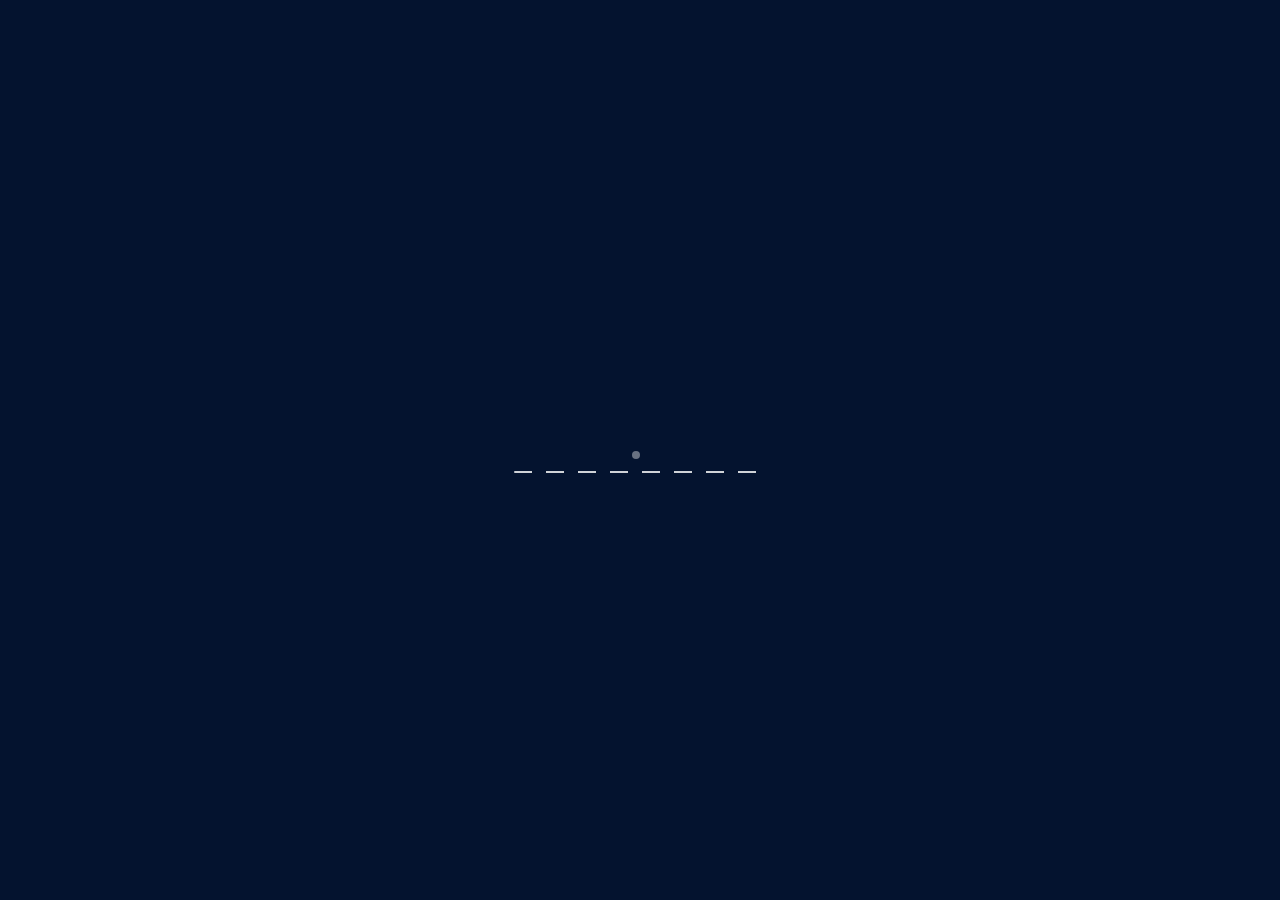
==== index.html @ 8ba049c6 "start" ====
<!Doctype html>
<html class="no-js" lang="zxx">
    
    <head>
        <meta charset="utf-8">
        <meta http-equiv="x-ua-compatible" content="ie=edge">
        <title>Optitech - IT Solutions & Services WordPress Theme</title>
        <meta name="description" content="">
        <meta name="viewport" content="width=device-width, initial-scale=1">
		<link rel="shortcut icon" type="image/x-icon" href="assets/img/favicon.png">
        <!-- Place favicon.ico in the root directory -->


		<!-- all-CSS-link-here -->
        <link rel="stylesheet" href="assets/css/bootstrap.min.css">
        <link rel="stylesheet" href="assets/css/swiper-bundle.min.css">
        <link rel="stylesheet" href="assets/css/all.min.css">
        <link rel="stylesheet" href="assets/css/odometer.min.css">
        <link rel="stylesheet" href="assets/css/nice-select.css">
        <link rel="stylesheet" href="assets/css/animate.css">
        <link rel="stylesheet" href="assets/css/magnific-popup.css">
        <link rel="stylesheet" href="assets/css/flaticon_optitech.css">
        <link rel="stylesheet" href="assets/css/TWK-Everett.css">
        <link rel="stylesheet" href="assets/css/main.css">
    </head>

    <body class="lt-home-1" style="background-color: #001D61;">

            
        <div class="lt-home-1-wrapper ">

            <!-- start preloader -->
            <div class="lt-preloader-1">
                <div class="lt-preloader-1-wrap" role="status" aria-label="Loading Logistox">
                    <div class="lt-preloader-1-road">
                        <span class="truck">
                            <i class="flaticon-truck flaticon"></i>
                        </span>
                        <span class="line"></span>
                    </div>
                </div>
            </div>
            <!-- end preloader -->


            <!-- header-start -->
            <header class="ot-header-1-area">
                <div class="ot-header-1-top">
                    <div class="ot-header-1-social">
                        <a href="#" class="link-elm ot-p-1">
                            Instagram
                            <i class="flaticon-up-right-arrow flaticon"></i>
                        </a>
                        <a href="#" class="link-elm ot-p-1">
                            Facebook
                            <i class="flaticon-up-right-arrow flaticon"></i>
                        </a>
                        <a href="#" class="link-elm ot-p-1">
                            Twitter
                            <i class="flaticon-up-right-arrow flaticon"></i>
                        </a>
                    </div>
                    <div class="ot-header-1-contact">
                        <p class="ot-p-1 link-elm">
                            <a href="#" aria-label="name">
                                <i class="flaticon-pin flaticon"></i>
                                info@themexriver.co.uk
                            </a>
                        </p>
                        <p class="ot-p-1 link-elm">
                            <a href="#" aria-label="name">
                                <i class="flaticon-phone flaticon"></i>
                                +44 20 8980 9731
                            </a>
                        </p>
                        <p class="ot-p-1 link-elm">
                            <i class="flaticon-email flaticon"></i>
                            3891 Ranchview Dr. Richardson, California 62639
                        </p>
                    </div>
                </div>
                <div class="ot-header-1-bottom">

                    <!-- logo -->
                    <div class="ot-header-1-logo">
                        <a href="index.html">
                            <img src="assets/img/logo/logo-1.svg" alt="">
                        </a>
                    </div>

                    <!-- menu -->
                    <div class="ot-header-1-menu d-xl-block d-none">
                        <nav class="lt-main-navigation">
                            <ul id="main-nav" class="nav navbar-nav">
                        
                                <li class="dropdown">
                                    <a href="#">
                                        Home
                                    </a>
                                    <ul class="dropdown-menu clearfix">
                                        <li><a href="index.html">Home O1</a></li>
                                        <li><a href="index-2.html">Home 02</a></li>
                                        <li><a href="index-3.html">Home 03</a></li>
                                    </ul>
                                </li>
                        
                                <li>
                                    <a href="services.html">
                                        About
                                    </a>
                                </li>
                        
                                <li>
                                    <a href="services.html">
                                        Pages
                                    </a>
                                </li>
                        
                                <li>
                                    <a href="services.html">
                                        Projects
                                    </a>
                                </li>
                                

                                <li class="dropdown">
                                    <a href="#">
                                        Pages
                                    </a>
                                    <ul class="dropdown-menu clearfix">
                        
                                        <li class="dropdown">
                                            <a href="team.html">Team</a>
                                            <ul class="dropdown-menu clearfix">
                                                <li><a href="team.html">Team One</a></li>
                                                <li><a href="team-2.html">team two</a></li>
                                                <li><a href="team-3.html">team three</a></li>
                                                <li><a href="team-4.html">team four</a></li>
                                                <li><a href="team-details.html">team details</a></li>
                                            </ul>
                                        </li>
                        
                                        <li class="dropdown">
                                            <a href="career-page.html">Career page</a>
                                            <ul class="dropdown-menu clearfix">
                                                <li><a href="career-page.html">Career page</a></li>
                                                <li><a href="career-single.html">Career single</a></li>
                                            </ul>
                                        </li>
                        
                                        <li><a href="price.html">Price Page</a></li>
                                        <li><a href="choose-us.html">Choose Us</a></li>
                                        <li><a href="testimonial.html">Testimonial</a></li>
                                        <li><a href="work-process.html">Work Process</a></li>
                                        <li><a href="faqs.html">FAQs Page</a></li>
                                        <li><a href="404.html">404</a></li>
                        
                                    </ul>
                                </li>

                                <li>
                                    <a href="#">
                                        Contact Us
                                    </a>
                                </li>

                            </ul>
                        </nav>
                    </div>


                    <!-- action-link -->
                    <div class="ot-header-1-action-link">

                        <!-- search-btn -->
                        <button class="ot-search-btn-1 search_btn_toggle">
                            <i class="flaticon-search flaticon"></i>
                            Search ...
                        </button>

                        <!-- cart-btn -->
                        <button class="ot-cart-btn-1">
                            <i class="flaticon-shopping-cart flaticon"></i>
                            <span class="cart-count">
                                0
                            </span>
                        </button>

                        <!-- primary-btn -->
                        <a href="#" aria-label="name" class="ot-pr-btn-1">
                            <span class="text">
                                Discover More
                            </span>
                            <span class="icon">
                                <i class="flaticon-up-right-arrow flaticon"></i>
                            </span>
                        </a>

                        <!-- offcanvas-btn -->
                        <button type="button" aria-label="name" class="ot-offcanvas-btn-1 offcanvas_toggle">
                            <i class="flaticon-dots flaticon"></i>
                        </button>
                    </div>
                </div>
            </header>
            <!-- header-end -->

            <!-- offcanvas-start -->
            <div class="wa-offcanvas-area   offcanvas_box_active lenis lenis-smooth ">
                <div class="wa-offcanvas-wrap ">
            
                    <!-- top -->
                    <div class="wa-offcanvas-top">
            
                        <!-- logo -->
                        <a href="#" aria-label="Email" class="wa-offcanvas-top-logo">
                            <img src="assets/img/logo/logo-1-black.svg" alt="">
                        </a>
            
                        <!-- close-btn -->
                        <button class="wa-offcanvas-close offcanvas_box_close" aria-label="name">
                            <span></span>
                            <span></span>
                        </button>
            
                    </div>
            
                    <!-- mobile-menu-list -->
                    <nav class="mobile-main-navigation mb-50 d-block d-xl-none">
                        <ul class="navbar-nav">
                            <li class="dropdown">
                                <a href="#">
                                    Home
                                </a>
                                <ul class="dropdown-menu clearfix">
                                    <li><a href="index.html">Home One</a></li>
                                    <li><a href="index-2.html">Home Two</a></li>
                                    <li><a href="index-3.html">Home Three</a></li>
                                    <li><a href="index-4.html">Home Four</a></li>
                                    <li><a href="index-5.html">Home Five</a></li>
                                    <li><a href="index-6.html">Home Six</a></li>
                                    <li><a href="index-7.html">Home Seven</a></li>
                                </ul>
                            </li>
            
                            <li>
                                <a href="about-us.html">
                                    About
                                </a>
                            </li>

                            <li class="dropdown">
                                <a href="#">
                                    Page
                                </a>
                                <ul class="dropdown-menu clearfix">
                                    <li><a href="pricing.html">Pricing Page</a></li>
                                    <li><a href="faqs.html">FAQs</a></li>
                                    <li class="dropdown">
                                        <a href="#">Team</a>
                                        <ul class="dropdown-menu clearfix">
                                            <li><a href="team.html">Team</a></li>
                                            <li><a href="team-details.html">Team Details</a></li>
                                        </ul>
                                    </li>
                                    <li class="dropdown">
                                        <a href="#">Career Page</a>
                                        <ul class="dropdown-menu clearfix">
                                            <li><a href="career.html">Career Page</a></li>
                                            <li><a href="career-details.html">Career Single</a></li>
                                        </ul>
                                    </li>
                                    <li class="dropdown">
                                        <a href="#">Shop</a>
                                        <ul class="dropdown-menu clearfix">
                                            <li><a href="shop.html">Shop</a></li>
                                            <li><a href="shop-sidebar.html">Shop Right Sidebar</a></li>
                                            <li><a href="shop-sidebar-2.html">Shop Left Sidebar</a></li>
                                        </ul>
                                    </li>
                                    <li><a href="404.html">404</a></li>
                                </ul>
                            </li>

                            <li >
                                <a href="features.html">
                                    Features
                                </a>
                            </li>
                    
                            <li class="dropdown">
                                <a href="#">
                                    Blog
                                </a>
                                <ul class="dropdown-menu clearfix">
                                    <li><a href="blog.html">Blog Grid</a></li>
                                    <li><a href="blog-2.html">Blog Right Sidebar</a></li>
                                    <li><a href="blog-3.html">Blog Left Sidebar</a></li>
                                    <li><a href="blog-4.html">Blog Standard</a></li>
                                    <li><a href="blog-details.html">Blog Details 01</a></li>
                                    <li><a href="blog-details-2.html">Blog Details 02</a></li>
                                    <li><a href="blog-details-3.html">Blog Details 03</a></li>
                                </ul>
                            </li>
                            <li >
                                <a href="contact-us.html">
                                    Contact
                                </a>
                            </li>
                        </ul>
                    </nav>
            
                    <div class="wa-offcanvas-gallery">
                        <h6 class="wa-offcanvas-gallery-title lt-p-1 ">Stay Inspired with Instagram</h6>
            
                        <div class="wa-offcanvas-gallery-grid">
                            <a href="assets/img/offcanvas/img-1.jpg" aria-label="name"
                                class="popup-img wa-offcanvas-gallery-item wa-img-cover wa-fix">
                                <img src="assets/img/offcanvas/img-1.jpg" alt="">
                            </a>
                            <a href="assets/img/offcanvas/img-2.jpg" aria-label="name"
                                class="popup-img wa-offcanvas-gallery-item wa-img-cover wa-fix">
                                <img src="assets/img/offcanvas/img-2.jpg" alt="">
                            </a>
                            <a href="assets/img/offcanvas/img-3.jpg" aria-label="name"
                                class="popup-img wa-offcanvas-gallery-item wa-img-cover wa-fix">
                                <img src="assets/img/offcanvas/img-3.jpg" alt="">
                            </a>
                            <a href="assets/img/offcanvas/img-4.jpg" aria-label="name"
                                class="popup-img wa-offcanvas-gallery-item wa-img-cover wa-fix">
                                <img src="assets/img/offcanvas/img-4.jpg" alt="">
                            </a>
                        </div>
                    </div>
            
                    <!-- social -->
                    <div class="wa-offcanvas-social">
                        <h6 class="wa-offcanvas-social-title lt-p-1 ">We're on social media:</h6>
            
                        <div class="wa-offcanvas-social-flex d-flex flex-wrap">
                            <a href="#" class="wa-offcanvas-social-link " aria-label="name">
                                <i class="fa-brands fa-linkedin-in"></i>
                            </a>
                            <a href="#" class="wa-offcanvas-social-link " aria-label="name">
                                <i class="fa-brands fa-facebook-f"></i>
                            </a>
                            <a href="#" class="wa-offcanvas-social-link " aria-label="name">
                                <i class="fa-brands fa-x-twitter"></i>
                            </a>
                            <a href="#" class="wa-offcanvas-social-link" aria-label="name">
                                <i class="fa-brands fa-instagram"></i>
                            </a>
                        </div>
            
                    </div>
            
                </div>
            
            </div>
            <div class="wa-overly"></div>
            <!-- offcanvas-end -->

            <!-- search-popup-start -->
            <div class="wa-search-box search_box_active ">
            
                <div class="wa-search-container">
                    <div class="wa-search-wrap text-center mb-55">
                        <h5 class="wa-search-title lt-h-1">Search</h5>
                        <form action="#" class="wa-search-form">
                            <input class="wa-search-form-input" type="text" placeholder="What are you looking for?...">
                        </form>
                    </div>
            
                    <div class="wa-search-tag-wrap text-center">
                        <h6 class="wa-search-tag-title lt-h-1">People also search for:</h6>
                        <div class="wa-search-tag d-inline-flex flex-wrap  ">
                            <a href="#" aria-label="name" class="wa-search-tag-item lt-h-1">Modern</a>
                            <a href="#" aria-label="name" class="wa-search-tag-item lt-h-1">Classical</a>
                            <a href="#" aria-label="name" class="wa-search-tag-item lt-h-1">Sustainable</a>
                            <a href="#" aria-label="name" class="wa-search-tag-item lt-h-1">Urban</a>
                            <a href="#" aria-label="name" class="wa-search-tag-item lt-h-1">Landscape</a>
                        </div>
                    </div>
                </div>
            
                <button aria-label="search-close" type="button" class="wa-search-box-close search_box_close">
                    <i class="fa-solid fa-x"></i>
                </button>
            
            </div>
            <!-- search-popup-end -->


        </div>


		<!-- all-JS-link-here -->
        <script src="assets/js/jquery-3.7.1.min.js"></script>
        <script src="assets/js/bootstrap.bundle.min.js"></script>
        <script src="assets/js/swiper-bundle.min.js"></script>
        <script src="assets/js/wow.js"></script>
        <script src="assets/js/MotionPathPlugin.min.js"></script>
        <script src="assets/js/odometer.min.js"></script>
        <script src="assets/js/nice-select.min.js"></script>
        <script src="assets/js/marquee.min.js"></script>
        <script src="assets/js/magnific-popup.min.js"></script>
        <script src="assets/js/SplitText.min.js"></script>
        <script src="assets/js/gsap.min.js"></script>
        <script src="assets/js/CustomEase.min.js"></script>
        <script src="assets/js/appear.js"></script>
        <script src="assets/js/ScrollTrigger.min.js"></script>
        <script src="assets/js/main-common.js"></script>
        <script src="assets/js/main.js"></script>
        
    </body>
</html>
---- assets/css/TWK-Everett.css ----
@font-face {
    font-family: 'TWK Everett';
    src: url('../fonts/TWKEverett-Black.woff2') format('woff2'),
        url('../fonts/TWKEverett-Black.woff') format('woff');
    font-weight: 800;
    font-style: normal;
    font-display: swap;
}

@font-face {
    font-family: 'TWK Everett';
    src: url('../fonts/TWKEverett-BlackItalic.woff2') format('woff2'),
        url('../fonts/TWKEverett-BlackItalic.woff') format('woff');
    font-weight: 800;
    font-style: italic;
    font-display: swap;
}

@font-face {
    font-family: 'TWK Everett';
    src: url('../fonts/TWKEverett-Bold.woff2') format('woff2'),
        url('../fonts/TWKEverett-Bold.woff') format('woff');
    font-weight: bold;
    font-style: normal;
    font-display: swap;
}

@font-face {
    font-family: 'TWK Everett';
    src: url('../fonts/TWKEverett-BoldItalic.woff2') format('woff2'),
        url('../fonts/TWKEverett-BoldItalic.woff') format('woff');
    font-weight: bold;
    font-style: italic;
    font-display: swap;
}

@font-face {
    font-family: 'TWK Everett';
    src: url('../fonts/TWKEverett-Extrabold.woff2') format('woff2'),
        url('../fonts/TWKEverett-Extrabold.woff') format('woff');
    font-weight: bold;
    font-style: normal;
    font-display: swap;
}

@font-face {
    font-family: 'TWK Everett';
    src: url('../fonts/TWKEverett-ExtraboldItalic.woff2') format('woff2'),
        url('../fonts/TWKEverett-ExtraboldItalic.woff') format('woff');
    font-weight: bold;
    font-style: italic;
    font-display: swap;
}

@font-face {
    font-family: 'TWK Everett';
    src: url('../fonts/TWKEverett-Hairline.woff2') format('woff2'),
        url('../fonts/TWKEverett-Hairline.woff') format('woff');
    font-weight: 100;
    font-style: normal;
    font-display: swap;
}

@font-face {
    font-family: 'TWK Everett';
    src: url('../fonts/TWKEverett-HairlineItalic.woff2') format('woff2'),
        url('../fonts/TWKEverett-HairlineItalic.woff') format('woff');
    font-weight: 100;
    font-style: italic;
    font-display: swap;
}

@font-face {
    font-family: 'TWK Everett';
    src: url('../fonts/TWKEverett-Light.woff2') format('woff2'),
        url('../fonts/TWKEverett-Light.woff') format('woff');
    font-weight: 300;
    font-style: normal;
    font-display: swap;
}

@font-face {
    font-family: 'TWK Everett';
    src: url('../fonts/TWKEverett-LightItalic.woff2') format('woff2'),
        url('../fonts/TWKEverett-LightItalic.woff') format('woff');
    font-weight: 300;
    font-style: italic;
    font-display: swap;
}

@font-face {
    font-family: 'TWK Everett';
    src: url('../fonts/TWKEverett-Medium.woff2') format('woff2'),
        url('../fonts/TWKEverett-Medium.woff') format('woff');
    font-weight: 500;
    font-style: normal;
    font-display: swap;
}

@font-face {
    font-family: 'TWK Everett';
    src: url('../fonts/TWKEverett-MediumItalic.woff2') format('woff2'),
        url('../fonts/TWKEverett-MediumItalic.woff') format('woff');
    font-weight: 500;
    font-style: italic;
    font-display: swap;
}

@font-face {
    font-family: 'TWK Everett';
    src: url('../fonts/TWKEverett-Regular.woff2') format('woff2'),
        url('../fonts/TWKEverett-Regular.woff') format('woff');
    font-weight: normal;
    font-style: normal;
    font-display: swap;
}

@font-face {
    font-family: 'TWK Everett';
    src: url('../fonts/TWKEverett-RegularItalic.woff2') format('woff2'),
        url('../fonts/TWKEverett-RegularItalic.woff') format('woff');
    font-weight: normal;
    font-style: italic;
    font-display: swap;
}

@font-face {
    font-family: 'TWK Everett';
    src: url('../fonts/TWKEverett-Super.woff2') format('woff2'),
        url('../fonts/TWKEverett-Super.woff') format('woff');
    font-weight: 900;
    font-style: normal;
    font-display: swap;
}

@font-face {
    font-family: 'TWK Everett';
    src: url('../fonts/TWKEverett-SuperItalic.woff2') format('woff2'),
        url('../fonts/TWKEverett-SuperItalic.woff') format('woff');
    font-weight: 900;
    font-style: italic;
    font-display: swap;
}

@font-face {
    font-family: 'TWK Everett';
    src: url('../fonts/TWKEverett-Thin.woff2') format('woff2'),
        url('../fonts/TWKEverett-Thin.woff') format('woff');
    font-weight: 100;
    font-style: normal;
    font-display: swap;
}

@font-face {
    font-family: 'TWK Everett';
    src: url('../fonts/TWKEverett-ThinItalic.woff2') format('woff2'),
        url('../fonts/TWKEverett-ThinItalic.woff') format('woff');
    font-weight: 100;
    font-style: italic;
    font-display: swap;
}

@font-face {
    font-family: 'TWK Everett';
    src: url('../fonts/TWKEverett-Ultralight.woff2') format('woff2'),
        url('../fonts/TWKEverett-Ultralight.woff') format('woff');
    font-weight: 200;
    font-style: normal;
    font-display: swap;
}

@font-face {
    font-family: 'TWK Everett';
    src: url('../fonts/TWKEverett-UltralightItalic.woff2') format('woff2'),
        url('../fonts/TWKEverett-UltralightItalic.woff') format('woff');
    font-weight: 200;
    font-style: italic;
    font-display: swap;
}
---- assets/css/main.css ----
/*
************
*************************

   Template Name: Business Consulting and Services HTML Template
   Description: A modern, professional HTML template designed specifically for business consulting firms, corporate services, and professional advisory companies. This comprehensive template features multiple homepage variations, extensive service showcases, team member profiles, project portfolios, client testimonials, and interactive elements. Built with Bootstrap, SCSS, and modern JavaScript libraries including GSAP animations, Swiper sliders, and WOW.js effects. Includes responsive design, SEO optimization, contact forms, blog/news sections, pricing tables, FAQ pages, and a complete admin dashboard. Perfect for consulting agencies, business advisors, corporate services, and professional service providers looking to establish a strong online presence with a sophisticated, trustworthy design that builds client confidence and drives business growth.
   Author: https://themexriver.com/
   Version: 1.0

-----------------------------------------------------------------------------------

CSS INDEX
=================== 
    01. common
    02. utility
    03. typography
    04. mouse-cursor
    05. button
    06. offcanvas
    07. form
    08. search
    09. preloader
    10. animation
    11. wow-plus
    12. element
    13. back-to-top
    14. typing-text
    15. header
    16. hero
    17. core-features
    18. about
    19. projects
    20. work
    21. property
    22. showcase
    23. award
    24. brand
    25. marquee-text
    26. video
    27. experience
    28. choose
    29. services
    30. core-services
    31. testimonial
    32. contact
    33. team
    34. price
    35. gallery
    36. counter
    37. sponsor
    38. faqs
    39. blog
    40. office
    41. breadcrumb
    42. service-details
    43. team-details
    44. project-details
    45. career
    46. career-single
    47. blog-details
    48. contact-page
    49. error-page
    50. footer
******************************************************* 
*************************************************************** */
/*
    01. common
*/
@import url("https://fonts.googleapis.com/css2?family=Inter:ital,opsz,wght@0,14..32,100..900;1,14..32,100..900&display=swap");
:root {
  scroll-behavior: smooth;
  --ot-font-1: "Inter", sans-serif;
  --ot-font-2: 'TWK Everett';
  --ot-clr-pr-1: #135CFD;
  --ot-clr-sd-1: #3CEDB7;
  --ot-clr-h-1: #030F2B;
  --ot-clr-h-1: #41434A;
  --ot-clr-gd-1: linear-gradient(180deg, #004CF4 0%, #407BFF 100%);
  --ot-cube-1: .3s ;
}

body {
  font-family: var(--sk-font-1);
  font-size: 18px;
  font-weight: 400;
  -moz-osx-font-smoothing: grayscale;
  -webkit-font-smoothing: antialiased;
  line-height: 28px;
  color: #000;
  overflow-x: hidden;
  font-optical-sizing: auto;
  font-feature-settings: "liga" off, "clig" off;
}

.img, img {
  max-width: 100%;
}

a:focus,
.button:focus {
  text-decoration: none;
  outline: none;
}

a, span {
  display: inline-block;
  color: inherit;
  font-size: inherit;
  font-family: inherit;
  font-weight: inherit;
  text-transform: inherit;
  text-decoration: none;
  line-height: inherit;
  transition: inherit;
}

button {
  border: none;
  outline: none;
}

a:focus,
a:hover {
  color: inherit;
  text-decoration: none;
}

h1 {
  font-size: 55px;
}

h2 {
  font-size: 55px;
}

h3 {
  font-size: 42px;
}

h4 {
  font-size: 27px;
}

h5 {
  font-size: 20px;
}

h6 {
  font-size: 16px;
}

::-moz-selection {
  background-color: #3065D0;
  color: white;
  text-shadow: none;
}

::-moz-selection {
  background-color: #3065D0;
  color: white;
  text-shadow: none;
}

::selection {
  background-color: #3065D0;
  color: white;
  text-shadow: none;
}

input, textarea {
  outline: none;
}
input::placeholder, textarea::placeholder {
  font-size: inherit;
  font-weight: inherit;
  color: inherit;
  font-family: inherit;
}

input:focus::placeholder, textarea:focus::placeholder {
  opacity: 0;
}

@media (min-width: 1800px), only screen and (min-width: 1600px) and (max-width: 1799px), only screen and (min-width: 1400px) and (max-width: 1599px) {
  ::-webkit-scrollbar {
    width: 7px;
    background: #fff;
    box-shadow: none;
    border: none;
  }
  ::-webkit-scrollbar-track {
    background: transparent;
    box-shadow: none;
    border: none;
  }
  ::-webkit-scrollbar-thumb {
    background: var(--lt-clr-pr-1);
    border-radius: 6px;
  }
}
.swiper-notification {
  display: none;
}

/* 
    global-css-end
*/
/*
    02. utility
*/
/* 
    margin-&-padding_variable-start
*/
.mt-5 {
  margin-top: 5px;
}

.mt-10 {
  margin-top: 10px;
}

.mt-15 {
  margin-top: 15px;
}

.mt-20 {
  margin-top: 20px;
}

.mt-25 {
  margin-top: 25px;
}

.mt-30 {
  margin-top: 30px;
}

.mt-35 {
  margin-top: 35px;
}

.mt-40 {
  margin-top: 40px;
}

.mt-45 {
  margin-top: 45px;
}

.mt-50 {
  margin-top: 50px;
}

.mt-55 {
  margin-top: 55px;
}

.mt-60 {
  margin-top: 60px;
}

.mt-65 {
  margin-top: 65px;
}

.mt-70 {
  margin-top: 70px;
}

.mt-75 {
  margin-top: 75px;
}

.mt-80 {
  margin-top: 80px;
}

.mt-85 {
  margin-top: 85px;
}

.mt-90 {
  margin-top: 90px;
}

.mt-95 {
  margin-top: 95px;
}

.mt-100 {
  margin-top: 100px;
}

.mt-105 {
  margin-top: 105px;
}

.mt-110 {
  margin-top: 110px;
}

.mt-115 {
  margin-top: 115px;
}

.mt-120 {
  margin-top: 120px;
}

.mt-125 {
  margin-top: 125px;
}

.mt-130 {
  margin-top: 130px;
}

.mt-135 {
  margin-top: 135px;
}

.mt-140 {
  margin-top: 140px;
}

.mt-145 {
  margin-top: 145px;
}

.mt-150 {
  margin-top: 150px;
}

.mt-155 {
  margin-top: 155px;
}

.mt-160 {
  margin-top: 160px;
}

.mt-165 {
  margin-top: 165px;
}

.mt-170 {
  margin-top: 170px;
}

.mt-175 {
  margin-top: 175px;
}

.mt-180 {
  margin-top: 180px;
}

.mt-185 {
  margin-top: 185px;
}

.mt-190 {
  margin-top: 190px;
}

.mt-195 {
  margin-top: 195px;
}

.mt-200 {
  margin-top: 200px;
}

.mb-5 {
  margin-bottom: 5px;
}

.mb-10 {
  margin-bottom: 10px;
}

.mb-15 {
  margin-bottom: 15px;
}

.mb-20 {
  margin-bottom: 20px;
}

.mb-25 {
  margin-bottom: 25px;
}

.mb-30 {
  margin-bottom: 30px;
}

.mb-35 {
  margin-bottom: 35px;
}

.mb-40 {
  margin-bottom: 40px;
}

.mb-45 {
  margin-bottom: 45px;
}

.mb-50 {
  margin-bottom: 50px;
}

.mb-55 {
  margin-bottom: 55px;
}

.mb-60 {
  margin-bottom: 60px;
}

.mb-65 {
  margin-bottom: 65px;
}

.mb-70 {
  margin-bottom: 70px;
}

.mb-75 {
  margin-bottom: 75px;
}

.mb-80 {
  margin-bottom: 80px;
}

.mb-85 {
  margin-bottom: 85px;
}

.mb-90 {
  margin-bottom: 90px;
}

.mb-95 {
  margin-bottom: 95px;
}

.mb-100 {
  margin-bottom: 100px;
}

.mb-105 {
  margin-bottom: 105px;
}

.mb-110 {
  margin-bottom: 110px;
}

.mb-115 {
  margin-bottom: 115px;
}

.mb-120 {
  margin-bottom: 120px;
}

.mb-125 {
  margin-bottom: 125px;
}

.mb-130 {
  margin-bottom: 130px;
}

.mb-135 {
  margin-bottom: 135px;
}

.mb-140 {
  margin-bottom: 140px;
}

.mb-145 {
  margin-bottom: 145px;
}

.mb-150 {
  margin-bottom: 150px;
}

.mb-155 {
  margin-bottom: 155px;
}

.mb-160 {
  margin-bottom: 160px;
}

.mb-165 {
  margin-bottom: 165px;
}

.mb-170 {
  margin-bottom: 170px;
}

.mb-175 {
  margin-bottom: 175px;
}

.mb-180 {
  margin-bottom: 180px;
}

.mb-185 {
  margin-bottom: 185px;
}

.mb-190 {
  margin-bottom: 190px;
}

.mb-195 {
  margin-bottom: 195px;
}

.mb-200 {
  margin-bottom: 200px;
}

.pt-5 {
  padding-top: 5px;
}

.pt-10 {
  padding-top: 10px;
}

.pt-15 {
  padding-top: 15px;
}

.pt-20 {
  padding-top: 20px;
}

.pt-25 {
  padding-top: 25px;
}

.pt-30 {
  padding-top: 30px;
}

.pt-35 {
  padding-top: 35px;
}

.pt-40 {
  padding-top: 40px;
}

.pt-45 {
  padding-top: 45px;
}

.pt-50 {
  padding-top: 50px;
}

.pt-55 {
  padding-top: 55px;
}

.pt-60 {
  padding-top: 60px;
}

.pt-65 {
  padding-top: 65px;
}

.pt-70 {
  padding-top: 70px;
}

.pt-75 {
  padding-top: 75px;
}

.pt-80 {
  padding-top: 80px;
}

.pt-85 {
  padding-top: 85px;
}

.pt-90 {
  padding-top: 90px;
}

.pt-95 {
  padding-top: 95px;
}

.pt-100 {
  padding-top: 100px;
}

.pt-105 {
  padding-top: 105px;
}

.pt-110 {
  padding-top: 110px;
}

.pt-115 {
  padding-top: 115px;
}

.pt-120 {
  padding-top: 120px;
}

.pt-125 {
  padding-top: 125px;
}

.pt-130 {
  padding-top: 130px;
}

.pt-135 {
  padding-top: 135px;
}

.pt-140 {
  padding-top: 140px;
}

.pt-145 {
  padding-top: 145px;
}

.pt-150 {
  padding-top: 150px;
}

.pt-155 {
  padding-top: 155px;
}

.pt-160 {
  padding-top: 160px;
}

.pt-165 {
  padding-top: 165px;
}

.pt-170 {
  padding-top: 170px;
}

.pt-175 {
  padding-top: 175px;
}

.pt-180 {
  padding-top: 180px;
}

.pt-185 {
  padding-top: 185px;
}

.pt-190 {
  padding-top: 190px;
}

.pt-195 {
  padding-top: 195px;
}

.pt-200 {
  padding-top: 200px;
}

.pb-5 {
  padding-bottom: 5px;
}

.pb-10 {
  padding-bottom: 10px;
}

.pb-15 {
  padding-bottom: 15px;
}

.pb-20 {
  padding-bottom: 20px;
}

.pb-25 {
  padding-bottom: 25px;
}

.pb-30 {
  padding-bottom: 30px;
}

.pb-35 {
  padding-bottom: 35px;
}

.pb-40 {
  padding-bottom: 40px;
}

.pb-45 {
  padding-bottom: 45px;
}

.pb-50 {
  padding-bottom: 50px;
}

.pb-55 {
  padding-bottom: 55px;
}

.pb-60 {
  padding-bottom: 60px;
}

.pb-65 {
  padding-bottom: 65px;
}

.pb-70 {
  padding-bottom: 70px;
}

.pb-75 {
  padding-bottom: 75px;
}

.pb-80 {
  padding-bottom: 80px;
}

.pb-85 {
  padding-bottom: 85px;
}

.pb-90 {
  padding-bottom: 90px;
}

.pb-95 {
  padding-bottom: 95px;
}

.pb-100 {
  padding-bottom: 100px;
}

.pb-105 {
  padding-bottom: 105px;
}

.pb-110 {
  padding-bottom: 110px;
}

.pb-115 {
  padding-bottom: 115px;
}

.pb-120 {
  padding-bottom: 120px;
}

.pb-125 {
  padding-bottom: 125px;
}

.pb-130 {
  padding-bottom: 130px;
}

.pb-135 {
  padding-bottom: 135px;
}

.pb-140 {
  padding-bottom: 140px;
}

.pb-145 {
  padding-bottom: 145px;
}

.pb-150 {
  padding-bottom: 150px;
}

.pb-155 {
  padding-bottom: 155px;
}

.pb-160 {
  padding-bottom: 160px;
}

.pb-165 {
  padding-bottom: 165px;
}

.pb-170 {
  padding-bottom: 170px;
}

.pb-175 {
  padding-bottom: 175px;
}

.pb-180 {
  padding-bottom: 180px;
}

.pb-185 {
  padding-bottom: 185px;
}

.pb-190 {
  padding-bottom: 190px;
}

.pb-195 {
  padding-bottom: 195px;
}

.pb-200 {
  padding-bottom: 200px;
}

.pb-205 {
  padding-bottom: 205px;
}

.pb-210 {
  padding-bottom: 210px;
}

.pb-215 {
  padding-bottom: 215px;
}

.pb-220 {
  padding-bottom: 220px;
}

.pb-225 {
  padding-bottom: 225px;
}

.pb-230 {
  padding-bottom: 230px;
}

.pb-235 {
  padding-bottom: 235px;
}

.pb-240 {
  padding-bottom: 240px;
}

.pb-245 {
  padding-bottom: 245px;
}

.pb-250 {
  padding-bottom: 250px;
}

.pb-255 {
  padding-bottom: 255px;
}

.pb-260 {
  padding-bottom: 260px;
}

.pb-265 {
  padding-bottom: 265px;
}

.pb-270 {
  padding-bottom: 270px;
}

.pb-275 {
  padding-bottom: 275px;
}

.pb-280 {
  padding-bottom: 280px;
}

.pb-285 {
  padding-bottom: 285px;
}

.pb-290 {
  padding-bottom: 290px;
}

.pb-295 {
  padding-bottom: 295px;
}

.pb-300 {
  padding-bottom: 300px;
}

/* 
    margin-&-padding_variable-end
*/
.mb-24 {
  margin-bottom: 24px;
}

.wa-fix {
  overflow: hidden;
}

.wa-ul {
  margin: 0px;
  padding: 0px;
  list-style: none;
}

.wa-img-cover img {
  width: 100%;
  height: 100% !important;
  object-fit: cover;
}

.wa-video-cover video {
  width: 100%;
  height: 100%;
  object-fit: cover;
}

.wa-bg-default {
  background-size: cover;
  background-position: center center;
  background-repeat: no-repeat;
}

.flaticon {
  display: inline-block;
  line-height: 0.65;
}

.wa-z-index-3 {
  position: relative;
  z-index: 3;
}

.wa-p-absolute {
  position: absolute;
}

.wa-p-relative {
  position: relative;
  z-index: 1;
}

.z-index-3 {
  position: relative;
  z-index: 3;
}

.wa-origin-left {
  transform-origin: left;
}

.wa-origin-right {
  transform-origin: right;
}

.wa-fw-400 {
  font-weight: 400;
}

.wa-fw-500 {
  font-weight: 500;
}

.wa-fw-600 {
  font-weight: 600;
}

.wa-fw-700 {
  font-weight: 700;
}

.wa-fw-800 {
  font-weight: 800;
}

.wa-fw-900 {
  font-weight: 900;
}

.wa-ml-auto {
  margin-left: auto;
}

.wa-mr-auto {
  margin-right: auto;
}

.mr-0 {
  margin-right: 0 !important;
}

.wa-line-limit {
  overflow: hidden;
  display: -webkit-box;
  -webkit-box-orient: vertical;
}
.wa-line-limit:is(.has-line-1) {
  -webkit-line-clamp: 1;
  line-clamp: 1;
}
.wa-line-limit:is(.has-line-2) {
  -webkit-line-clamp: 2;
  line-clamp: 2;
}
.wa-line-limit:is(.has-line-3) {
  -webkit-line-clamp: 3;
  line-clamp: 3;
}
.wa-line-limit:is(.has-line-4) {
  -webkit-line-clamp: 4;
  line-clamp: 4;
}
.wa-line-limit:is(.has-line-5) {
  -webkit-line-clamp: 5;
  line-clamp: 5;
}
.wa-line-limit:is(.has-line-6) {
  -webkit-line-clamp: 6;
  line-clamp: 6;
}
.wa-line-limit:is(.has-line-7) {
  -webkit-line-clamp: 7;
  line-clamp: 7;
}
.wa-line-limit:is(.has-line-8) {
  -webkit-line-clamp: 8;
  line-clamp: 8;
}
.wa-line-limit:is(.has-line-9) {
  -webkit-line-clamp: 9;
  line-clamp: 9;
}
.wa-line-limit:is(.has-line-10) {
  -webkit-line-clamp: 10;
  line-clamp: 10;
}

.wa-will-change {
  will-change: transform, opacity;
}

.wa-no-ani-tf {
  transform: none !important;
}

.text-right {
  text-align: right;
}

.wa-parallax-img {
  will-change: object-position;
}

.wa-parallax-bg {
  will-change: background-position;
}

.wa-origin-center {
  transform-origin: center;
}

/* 
    components
*/
/* 
    custom-container-start
*/
@media (min-width: 1600px) {
  .container.lt-container-1 {
    max-width: 1424px;
  }
}
/* 
    custom-container-end
*/
/* 
    typography-start
*/
.ot-p-1 {
  font-family: var(--ot-font-1);
  font-weight: 400;
  font-size: 18px;
  color: var(--ot-clr-p-1);
  line-height: 1.555;
  margin-bottom: 0;
}

.ot-h-1 {
  font-family: var(--ot-font-2);
  font-weight: 500;
  color: var(--ot-clr-h-1);
  line-height: 1.083;
  margin-bottom: 0;
}

.lt-subtitle-1 {
  font-family: var(--lt-font-1);
  font-size: 15px;
  font-weight: 500;
  line-height: 1.5;
  color: var(--lt-clr-pr-1);
  border: 1px solid rgba(10, 31, 67, 0.12);
  display: inline-flex;
  border-radius: 100px;
  gap: 6px;
  align-items: center;
  padding-right: 16px;
  margin-bottom: 16px;
}
.lt-subtitle-1 .icon {
  width: 40px;
  background: var(--lt-clr-pr-1);
  border-radius: 100px;
  text-align: center;
  padding: 3px 0;
}

.lt-subtitle-2 {
  font-family: var(--lt-font-1);
  display: inline-flex;
  background-color: #FAC12E;
  font-size: 15px;
  font-weight: 500;
  border-radius: 4px;
  color: var(--lt-clr-sd-1);
  padding: 4px 10px;
  margin-bottom: 12px;
}
.lt-subtitle-2:is(.has-v2) {
  background-color: #fff;
}

.lt-sec-title-1 {
  font-family: var(--lt-font-1);
  font-weight: 700;
  line-height: 1.0769;
  font-size: 52px;
  color: var(--lt-clr-h-1);
  letter-spacing: -2%;
  margin-bottom: 0;
}
@media only screen and (min-width: 1200px) and (max-width: 1399px) {
  .lt-sec-title-1 {
    font-size: 48px;
  }
}
@media only screen and (min-width: 992px) and (max-width: 1199px) {
  .lt-sec-title-1 {
    font-size: 42px;
  }
}
@media only screen and (min-width: 768px) and (max-width: 991px) {
  .lt-sec-title-1 {
    font-size: 36px;
  }
}
@media (max-width: 767px) {
  .lt-sec-title-1 {
    font-size: 30px;
  }
}
@media only screen and (min-width: 576px) and (max-width: 767px) {
  .lt-sec-title-1 {
    font-size: 34px;
  }
}
.lt-sec-title-1:is(.has-v2) {
  line-height: 1;
}

/*
    typography-end
*/
/* 
    button-start
*/
.ot-search-btn-1 {
  display: inline-flex;
  align-items: center;
  background: transparent;
  font-family: var(--ot-font-1);
  color: rgba(255, 255, 255, 0.6);
  gap: 6px;
  font-size: 16px;
  padding: 0;
}
.ot-search-btn-1 i {
  color: #fff;
}

.ot-cart-btn-1 {
  width: 48px;
  height: 48px;
  display: inline-flex;
  align-items: center;
  justify-content: center;
  border-radius: 50%;
  border: 1px solid rgba(255, 255, 255, 0.32);
  background: transparent;
  color: #fff;
  font-size: 20px;
  position: relative;
  z-index: 1;
  padding: 0;
}
.ot-cart-btn-1 .cart-count {
  width: 18px;
  height: 18px;
  background: var(--ot-clr-pr-1);
  border-radius: 50%;
  display: flex;
  align-items: center;
  justify-content: center;
  font-family: var(--ot-font-1);
  font-size: 12px;
  font-weight: 400;
  position: absolute;
  right: -1px;
  top: -1px;
}

.ot-pr-btn-1 {
  font-family: var(--ot-font-2);
  color: #fff;
  font-weight: 500;
  font-size: 16px;
  line-height: 24px;
  display: inline-flex;
  gap: 16px;
  padding: 8px 8px 8px 26px;
  align-items: center;
  border: 3px solid #407BFF;
  background: var(--ot-clr-gd-1);
  box-shadow: 0px 0px 0.224852px 0.224852px rgba(0, 0, 0, 0.07), 0px 0px 0.224852px 0.674556px rgba(0, 0, 0, 0.05), 0px 2.69822px 2.92308px -1.34911px rgba(0, 0, 0, 0.25), 0px 0.899408px 3.59763px 0.899408px rgba(0, 0, 0, 0.12);
  border-radius: 10px;
}
.ot-pr-btn-1 .icon {
  width: 40px;
  height: 40px;
  display: inline-flex;
  align-items: center;
  justify-content: center;
  background: radial-gradient(72.29% 266.57% at 14.71% 21.14%, rgba(78, 133, 255, 0.3) 0%, rgba(78, 133, 255, 0) 100%), #FFFFFF;
  border: 3px solid rgba(255, 255, 255, 0.5);
  border-radius: 6px;
  color: var(--ot-clr-pr-1);
  font-size: 24px;
}

/* 
    button-end
*/
/* 
    offcanvas-start
*/
.wa-offcanvas-area {
  position: fixed;
  right: 0;
  top: 0;
  background: #fff;
  z-index: 9;
  max-width: 450px;
  width: 100%;
  height: 100%;
  overflow: scroll;
  opacity: 1;
  padding: 50px 50px;
  transition: 0.5s ease-in-out;
  transform: translateX(105%);
  visibility: hidden;
  opacity: 0;
}
.wa-offcanvas-area:is(.active) {
  transform: translateX(0%);
  visibility: visible;
  opacity: 1;
  transition: transform 0.5s ease-in-out, opacity 0.2s ease-in-out;
}
.wa-offcanvas-area::-webkit-scrollbar {
  display: none;
}
.wa-offcanvas-close {
  display: flex;
  flex: 0 0 auto;
  width: 25px;
  background: transparent;
  height: 25px;
  justify-content: center;
  align-items: center;
  transition: 300ms;
  gap: 10px;
  flex-direction: column;
  position: relative;
}
.wa-offcanvas-close span {
  transition: 300ms;
  width: 100%;
  height: 3px;
  background: #000;
  position: absolute;
}
.wa-offcanvas-close span:nth-child(1) {
  transform: rotate(45deg);
}
.wa-offcanvas-close span:nth-child(2) {
  transform: rotate(-45deg);
}
.wa-offcanvas-close:hover span {
  transform: rotate(0);
}
.wa-offcanvas-top {
  display: flex;
  align-items: center;
  gap: 20px;
  justify-content: space-between;
  margin-bottom: 50px;
}
.wa-offcanvas-top-logo {
  flex: 0 0 auto;
  max-width: 150px;
  width: 100%;
}
.wa-offcanvas-social-title {
  color: #000;
  font-size: 20px;
  font-weight: 500;
  margin-bottom: 20px;
}
.wa-offcanvas-social-flex {
  gap: 10px;
}
.wa-offcanvas-social-link {
  display: flex;
  width: 40px;
  border: 1px solid rgba(0, 0, 0, 0.3);
  height: 40px;
  color: #000;
  font-size: 18px;
  transition: 400ms;
  justify-content: center;
  align-items: center;
}
.wa-offcanvas-social-link:hover {
  background: #000;
  color: #fff;
  opacity: 1;
}
.wa-offcanvas-gallery {
  margin-bottom: 50px;
}
.wa-offcanvas-gallery-title {
  color: #000;
  font-size: 20px;
  font-weight: 500;
  margin-bottom: 20px;
}
.wa-offcanvas-gallery-grid {
  display: grid;
  grid-template-columns: 1fr 1fr;
  gap: 20px;
}
@media (max-width: 767px) {
  .wa-offcanvas-gallery-grid {
    grid-template-columns: 1fr;
  }
}
@media only screen and (min-width: 576px) and (max-width: 767px) {
  .wa-offcanvas-gallery-grid {
    grid-template-columns: 1fr 1fr;
  }
}
.wa-offcanvas-gallery-item {
  height: 200px;
}
.wa-offcanvas-gallery-item img {
  transition: 0.3s;
}
.wa-offcanvas-gallery-item:hover img {
  transform: scale(102%);
}

.wa-overly {
  position: fixed;
  top: 0;
  left: 0;
  width: 100%;
  height: 100%;
  background-color: rgba(0, 0, 0, 0.8);
  z-index: 4;
  transform: scaleX(0);
  transform-origin: right;
  transition: opacity 0.5s;
  opacity: 0;
}
.wa-overly:is(.active) {
  transform: scaleX(1);
  transition: opacity 0.5s;
  opacity: 1;
}

/* 
    header-menu-customization-start
*/
.mobile-main-navigation ul li {
  position: relative;
  padding: 0px 0;
}
.mobile-main-navigation ul li:not(:last-child) {
  border-bottom: 1px solid rgba(0, 0, 0, 0.1);
}
.mobile-main-navigation ul li a {
  font-family: var(--lt-font-2);
  text-transform: capitalize;
  font-size: 20px;
  font-weight: 500;
  width: 100%;
  line-height: 1;
  transition: 300ms;
  padding: 20px 0;
}
.mobile-main-navigation ul li .dropdown-btn {
  position: absolute;
  top: 0;
  right: 0;
  cursor: pointer;
  width: 100%;
  height: 69px;
  display: flex;
  align-items: center;
  justify-content: end;
  background: transparent;
  font-size: 18px;
  color: #000;
  transition: 300ms;
}
.mobile-main-navigation ul li .dropdown-btn i {
  transition: 300ms;
}
.mobile-main-navigation ul li .dropdown-btn:is(.active) i {
  transform: rotate(90deg);
}
.mobile-main-navigation ul li:hover > a {
  color: var(--el-clr-pr-1);
}
.mobile-main-navigation ul li:hover > .dropdown-btn {
  color: var(--el-clr-pr-1);
}
.mobile-main-navigation ul li .dropdown-menu {
  border-radius: 0;
  background-color: transparent;
  border: none;
  margin-left: 30px;
  padding: 0;
}
.mobile-main-navigation ul li .dropdown-menu li {
  padding: 0px 0;
}
.mobile-main-navigation ul li .dropdown-menu li a {
  font-size: 18px;
}
.mobile-main-navigation ul li .dropdown-menu li .dropdown-btn {
  height: 55px;
  font-size: 16px;
}

/* 
    header-menu-customization-start
*/
/* 
    offcanvas-end
*/
/* 
    search-box-css-start
*/
.wa-search-box {
  padding-top: 56px;
  padding-bottom: 56px;
  background-color: rgb(255, 255, 255);
  position: fixed;
  display: flex;
  left: 0;
  top: 0;
  width: 100%;
  z-index: 9;
  align-items: center;
  transition: 500ms;
  transform-origin: top;
  transform: scaleY(0);
  visibility: hidden;
  box-shadow: 0 5px 10px 1px rgba(0, 0, 0, 0.05);
}
.wa-search-box-close {
  height: 40px;
  width: 40px;
  font-size: 18px;
  border: none;
  outline: none;
  border-radius: 2px;
  background: rgba(0, 0, 0, 0.1);
  color: #000;
  flex: 0 0 auto;
  transition: all 0.3s ease-in-out;
  position: absolute;
  right: 40px;
  top: 35px;
  line-height: 1;
}
@media (max-width: 767px) {
  .wa-search-box-close {
    right: 20px;
    top: 15px;
  }
}
.wa-search-box-close i {
  font-weight: 400;
  line-height: 1;
}
.wa-search-box-close:hover {
  background: #000;
  color: #fff;
}
.wa-search-box.active {
  top: 0;
  opacity: 1;
  visibility: visible;
  transform: scaleY(1);
}
.wa-search-box.active .wa-search-form::after {
  transform: scaleX(1);
  transition-delay: 0.3s;
}
.wa-search-container {
  width: 100%;
  max-width: 840px;
  margin-left: auto;
  margin-right: auto;
  padding-left: 20px;
  padding-right: 20px;
}
.wa-search-title {
  font-size: 23px;
  line-height: 1;
  margin-bottom: 18px;
}
.wa-search-form {
  position: relative;
  z-index: 1;
}
.wa-search-form-input {
  width: 100%;
  margin: 0;
  border: none;
  outline: none;
  text-align: center;
  font-size: 16px;
  color: #888888;
  font-weight: 300;
  padding: 3px 10px;
  background: transparent;
}
.wa-search-form::after {
  content: "";
  width: 100%;
  bottom: 0;
  left: 0;
  right: 0;
  height: 1px;
  position: absolute;
  background-color: #6D6D6D;
  transition: all 0.5s ease-in-out;
  transform: scaleX(0);
  transition-delay: 0s;
}
.wa-search-tag {
  gap: 8px;
  justify-content: center;
}
.wa-search-tag-title {
  font-size: 16px;
  font-weight: 400;
  color: #5D5D5D;
  margin-bottom: 12px;
}
.wa-search-tag-item {
  flex: 0 0 auto;
  display: inline-block;
  font-size: 15px;
  font-weight: 500;
  color: #454545;
  border: 1px solid #DFE1E5;
  line-height: 1;
  padding: 9px 17px;
  transition: all 0.2s ease-in-out;
}
.wa-search-tag-item:hover {
  background: #000;
  color: #fff;
}

/* 
    search-box-css-end
*/
/*
    preloader-1-start
*/
@keyframes lt-preloader-1-road {
  to {
    background-position-x: -32px;
  }
}
@keyframes lt-preloader-1-drive {
  0%, 100% {
    transform: translateY(0) rotate(0deg);
  }
  25% {
    transform: translateY(-3px) rotate(-1.5deg);
  }
  75% {
    transform: translateY(-1px) rotate(1.5deg);
  }
}
@keyframes lt-preloader-1-smoke {
  0% {
    opacity: 0.5;
    transform: translate(0, 0) scale(0.6);
  }
  100% {
    opacity: 0;
    transform: translate(-26px, -10px) scale(1.4);
  }
}
.lt-preloader-1 {
  position: fixed;
  inset: 0;
  z-index: 99999;
  display: flex;
  align-items: center;
  justify-content: center;
  background: #04132F;
  transition: opacity 0.55s var(--lt-cube-1), visibility 0.55s var(--lt-cube-1);
  opacity: 1;
  visibility: visible;
}
.lt-preloader-1.loaded {
  opacity: 0;
  visibility: hidden;
  pointer-events: none;
}
.lt-preloader-1-wrap {
  display: flex;
  flex-direction: column;
  align-items: center;
  width: min(100%, 300px);
  padding: 0 24px;
}
.lt-preloader-1-road {
  position: relative;
  width: 100%;
  height: 46px;
  display: flex;
  align-items: flex-end;
}
.lt-preloader-1-road .truck {
  position: absolute;
  left: 50%;
  bottom: 10px;
  translate: -50% 0;
  font-size: 42px;
  line-height: 0;
  color: var(--lt-clr-pr-1);
  animation: lt-preloader-1-drive 0.5s ease-in-out infinite;
  /* exhaust puff trailing the truck */
}
.lt-preloader-1-road .truck::after {
  content: "";
  position: absolute;
  right: 100%;
  bottom: 4px;
  width: 8px;
  height: 8px;
  border-radius: 50%;
  background-color: rgba(255, 255, 255, 0.4);
  animation: lt-preloader-1-smoke 1s linear infinite;
}
.lt-preloader-1-road .line {
  width: 100%;
  height: 2px;
  border-radius: 2px;
  background-image: linear-gradient(90deg, rgba(255, 255, 255, 0.808) 0 18px, rgba(255, 255, 255, 0) 18px 32px);
  background-size: 32px 2px;
  background-repeat: repeat-x;
  animation: lt-preloader-1-road 0.5s linear infinite;
}

/*
    preloader-1-end
*/
/*
    wow-plus-start
*/
/*
    loop-animations
*/
@keyframes wa-rotated {
  to {
    transform: rotate(360deg);
  }
}
@keyframes wa-rotated-minus {
  to {
    transform: rotate(-360deg);
  }
}
@keyframes wa-fade-in-out {
  0% {
    opacity: 0;
  }
  50% {
    opacity: 1;
  }
  100% {
    opacity: 0;
  }
}
/*
    wow-entrance-animations
*/
@keyframes fadeInUp2 {
  0% {
    opacity: 0;
    transform: translateY(40px);
  }
  100% {
    opacity: 1;
    transform: translateY(0);
  }
}
@keyframes fadeInDown2 {
  0% {
    opacity: 0;
    transform: translateY(-40px);
  }
  100% {
    opacity: 1;
    transform: translateY(0);
  }
}
@keyframes fadeInLeft2 {
  0% {
    opacity: 0;
    transform: translateX(-40px);
  }
  100% {
    opacity: 1;
    transform: translateX(0);
  }
}
@keyframes fadeInRight2 {
  0% {
    opacity: 0;
    transform: translateX(40px);
  }
  100% {
    opacity: 1;
    transform: translateX(0);
  }
}
@keyframes slideInUp2 {
  0% {
    opacity: 0;
    transform: translateY(100%);
  }
  100% {
    opacity: 1;
    transform: translateY(0);
  }
}
@keyframes slideInDown2 {
  0% {
    opacity: 0;
    transform: translateY(-100%);
  }
  100% {
    opacity: 1;
    transform: translateY(0);
  }
}
@keyframes slideInUp3 {
  0% {
    visibility: visible;
    transform: translate3d(0, 100%, 0);
  }
  100% {
    transform: translate3d(0, 0, 0);
  }
}
.fadeInUp2,
.fadeInDown2,
.fadeInLeft2,
.fadeInRight2 {
  animation-duration: 700ms;
  animation-timing-function: var(--lt-cube-1);
  animation-fill-mode: both;
}

.slideInUp2,
.slideInDown2,
.animate__slideInUp3 {
  animation-duration: 1000ms;
  animation-timing-function: var(--lt-cube-1);
  animation-fill-mode: both;
}

.fadeInUp2 {
  animation-name: fadeInUp2;
}

.fadeInDown2 {
  animation-name: fadeInDown2;
}

.fadeInLeft2 {
  animation-name: fadeInLeft2;
}

.fadeInRight2 {
  animation-name: fadeInRight2;
}

.slideInUp2 {
  animation-name: slideInUp2;
}

.slideInDown2 {
  animation-name: slideInDown2;
}

.animate__slideInUp3 {
  animation-name: slideInUp3;
}

/*
    wow-plus-end
*/
/* 
    elements-start
*/
/* 
    elements-end
*/
/* 
    start-back-to-top
*/
.wa-back-to-top {
  position: fixed;
  right: 1.5%;
  bottom: -12.5%;
  z-index: 4;
  width: 40px;
  height: 50px;
  background-color: var(--lt-clr-pr-1);
  transition: 0.3s;
  display: flex;
  align-items: center;
  justify-content: center;
  border-radius: 3px;
  cursor: pointer;
}
@media (max-width: 767px) {
  .wa-back-to-top {
    right: 3%;
  }
}
.wa-back-to-top svg {
  transition: 0.3s;
}
.wa-back-to-top svg * {
  fill: #fff;
  transition: 0.3s;
}
.wa-back-to-top:hover {
  height: 35px;
}
.wa-back-to-top:hover svg {
  transform: translateY(-20px);
  mix-blend-mode: difference;
}
.wa-back-to-top:hover svg * {
  fill: var(--lt-clr-pr-1);
}
.wa-back-to-top:is(.active) {
  bottom: 2.5%;
}

/* 
    start-back-to-end
*/
/* 
    layout
*/
/* 
    header-1-start
*/
.ot-header-1-area {
  position: absolute;
  top: 0;
  left: 0;
  width: 100%;
  z-index: 3;
}
.ot-header-1-top {
  display: flex;
  align-items: center;
  justify-content: space-between;
  background-color: var(--ot-clr-pr-1);
  padding: 5px 0;
}
@media only screen and (min-width: 992px) and (max-width: 1199px), only screen and (min-width: 768px) and (max-width: 991px) {
  .ot-header-1-top {
    justify-content: center;
  }
}
@media (max-width: 767px) {
  .ot-header-1-top {
    display: none;
  }
}
@media only screen and (min-width: 576px) and (max-width: 767px) {
  .ot-header-1-top {
    display: flex;
    justify-content: center;
  }
}
.ot-header-1-social {
  display: flex;
  align-items: center;
}
.ot-header-1-social .link-elm {
  display: flex;
  align-items: center;
  gap: 4px;
  font-size: 14px;
  color: #fff;
  line-height: 1.4;
  padding: 0 22px;
}
.ot-header-1-social .link-elm:not(:last-child) {
  border-right: 1px solid rgba(255, 255, 255, 0.32);
}
.ot-header-1-contact {
  display: flex;
  align-items: center;
}
@media only screen and (min-width: 992px) and (max-width: 1199px), only screen and (min-width: 768px) and (max-width: 991px), (max-width: 767px) {
  .ot-header-1-contact {
    display: none;
  }
}
.ot-header-1-contact .link-elm {
  font-size: 14px;
  color: #fff;
  display: flex;
  align-items: center;
  gap: 8px;
  padding: 0 22px;
}
.ot-header-1-contact .link-elm:not(:first-child) {
  border-left: 1px solid rgba(255, 255, 255, 0.32);
}
.ot-header-1-contact .link-elm a {
  display: flex;
  align-items: center;
  gap: 8px;
}
.ot-header-1-bottom {
  position: relative;
  display: flex;
  align-items: center;
  gap: 60px;
  padding: 0 24px;
  border-bottom: 1px solid rgba(255, 255, 255, 0.4);
  /* blur sits on its own layer, so the nav dropdowns are no longer
     descendants of a backdrop-filtered box (paint ghosting) */
}
.ot-header-1-bottom::before {
  content: "";
  position: absolute;
  inset: 0;
  z-index: -1;
  background: rgba(3, 15, 43, 0.18);
  backdrop-filter: blur(4px);
}
.ot-header-1-action-link {
  margin-left: auto;
}

.lt-main-navigation .navbar-nav {
  display: flex;
  flex-direction: row;
  gap: 60px;
  justify-content: center;
}
.lt-main-navigation .navbar-nav li a {
  position: relative;
  z-index: 1;
  font-family: var(--ot-font-1);
  font-size: 16px;
  font-weight: 400;
  line-height: 1.5;
  text-decoration: none;
  color: #fff;
  padding: 20px 0px;
  display: inline-flex;
  align-items: center;
  transition: var(--ot-cube-1);
}
.lt-main-navigation .navbar-nav li:is(.dropdown) > a {
  padding-right: 10px;
}
.lt-main-navigation .navbar-nav li:is(.dropdown) > a::before {
  content: "";
  display: block;
  width: 6px;
  height: 6px;
  position: absolute;
  right: 0px;
  top: 54%;
  transform: translateY(-50%);
  transition: 0.4s var(--ot-cube-1);
  clip-path: polygon(100% 0, 0% 100%, 100% 100%);
  background-color: var(--ot-clr-sd-1);
}
.lt-main-navigation .navbar-nav li:hover > a {
  opacity: 1;
  color: var(--ot-clr-sd-1);
}
.lt-main-navigation .navbar-nav li:hover > .dropdown-menu {
  opacity: 1;
  visibility: visible;
  transform: scaleY(1);
}
.lt-main-navigation .navbar-nav li .dropdown-menu {
  left: 0;
  top: 100%;
  z-index: 100;
  padding: 0px 0px;
  height: auto;
  min-width: 200px;
  display: block;
  position: absolute;
  text-align: left;
  opacity: 0;
  visibility: hidden;
  transform: scaleY(0);
  transform-origin: top;
  border-radius: 0;
  box-shadow: 0px 0px 5px rgba(0, 0, 0, 0.05);
  background: var(--ot-clr-h-1);
  border: 1px solid rgba(255, 255, 255, 0.1);
  background-color: #001D61;
  transition: var(--ot-cube-1);
}
.lt-main-navigation .navbar-nav li .dropdown-menu li {
  display: block;
  margin: 0;
  transition: var(--ot-cube-1);
}
.lt-main-navigation .navbar-nav li .dropdown-menu li a {
  width: 100%;
  display: block;
  padding: 9px 20px;
  padding-left: 30px;
  font-size: 16px;
  opacity: 1;
}
.lt-main-navigation .navbar-nav li .dropdown-menu li a::after {
  top: 0;
  height: 100%;
}
.lt-main-navigation .navbar-nav li .dropdown-menu li:is(.dropdown) > a {
  padding-right: 13px;
}
.lt-main-navigation .navbar-nav li .dropdown-menu li:is(.dropdown) > a::before {
  right: 20px;
}
.lt-main-navigation .navbar-nav li .dropdown-menu li:hover {
  background: var(--ot-clr-sd-1);
}
.lt-main-navigation .navbar-nav li .dropdown-menu li:hover > a {
  color: var(--ot-clr-h-1);
}
.lt-main-navigation .navbar-nav li .dropdown-menu li .dropdown-menu {
  top: 0;
  left: 100%;
}

/* 
    header-1-end
*/
/* 
    sticky-header-css-start
*/
.wa_sticky_header {
  position: fixed;
  width: 100%;
  top: 0;
  left: 0;
  right: 0;
  transition: 400ms ease-in-out;
  z-index: 8;
}
.wa_sticky_header:is(.wa_sticky) {
  transform: translateY(-190%);
}
.wa_sticky_header:is(.wa_sticky):is(.wa_sticky_show) {
  transform: translateY(0%);
}
.wa_sticky_header:is(.ag-header-1-area) {
  top: 12px;
}
.wa_sticky_header:is(.ag-header-1-area):is(.wa_sticky_show) {
  animation: none;
}

/* 
    sticky-header-css-end
*/
/* 
    pages
*/
/* 
    home-page-css-start
*/
.lt-home-1 {
  background-color: #F3F3F6;
}

.ag-home-3 {
  background-color: #F5F5F5;
}
.ag-home-3 .wa-back-to-top {
  background-color: var(--ag-clr-h-1);
}
.ag-home-3 .wa-back-to-top:hover svg * {
  fill: var(--ag-clr-h-1);
}
@media (min-width: 1800px), only screen and (min-width: 1600px) and (max-width: 1799px), only screen and (min-width: 1400px) and (max-width: 1599px) {
  .ag-home-3::-webkit-scrollbar-thumb {
    background: var(--ag-clr-gd-3);
  }
}

/* 
    home-page-css-end
*/

/*# sourceMappingURL=main.css.map */
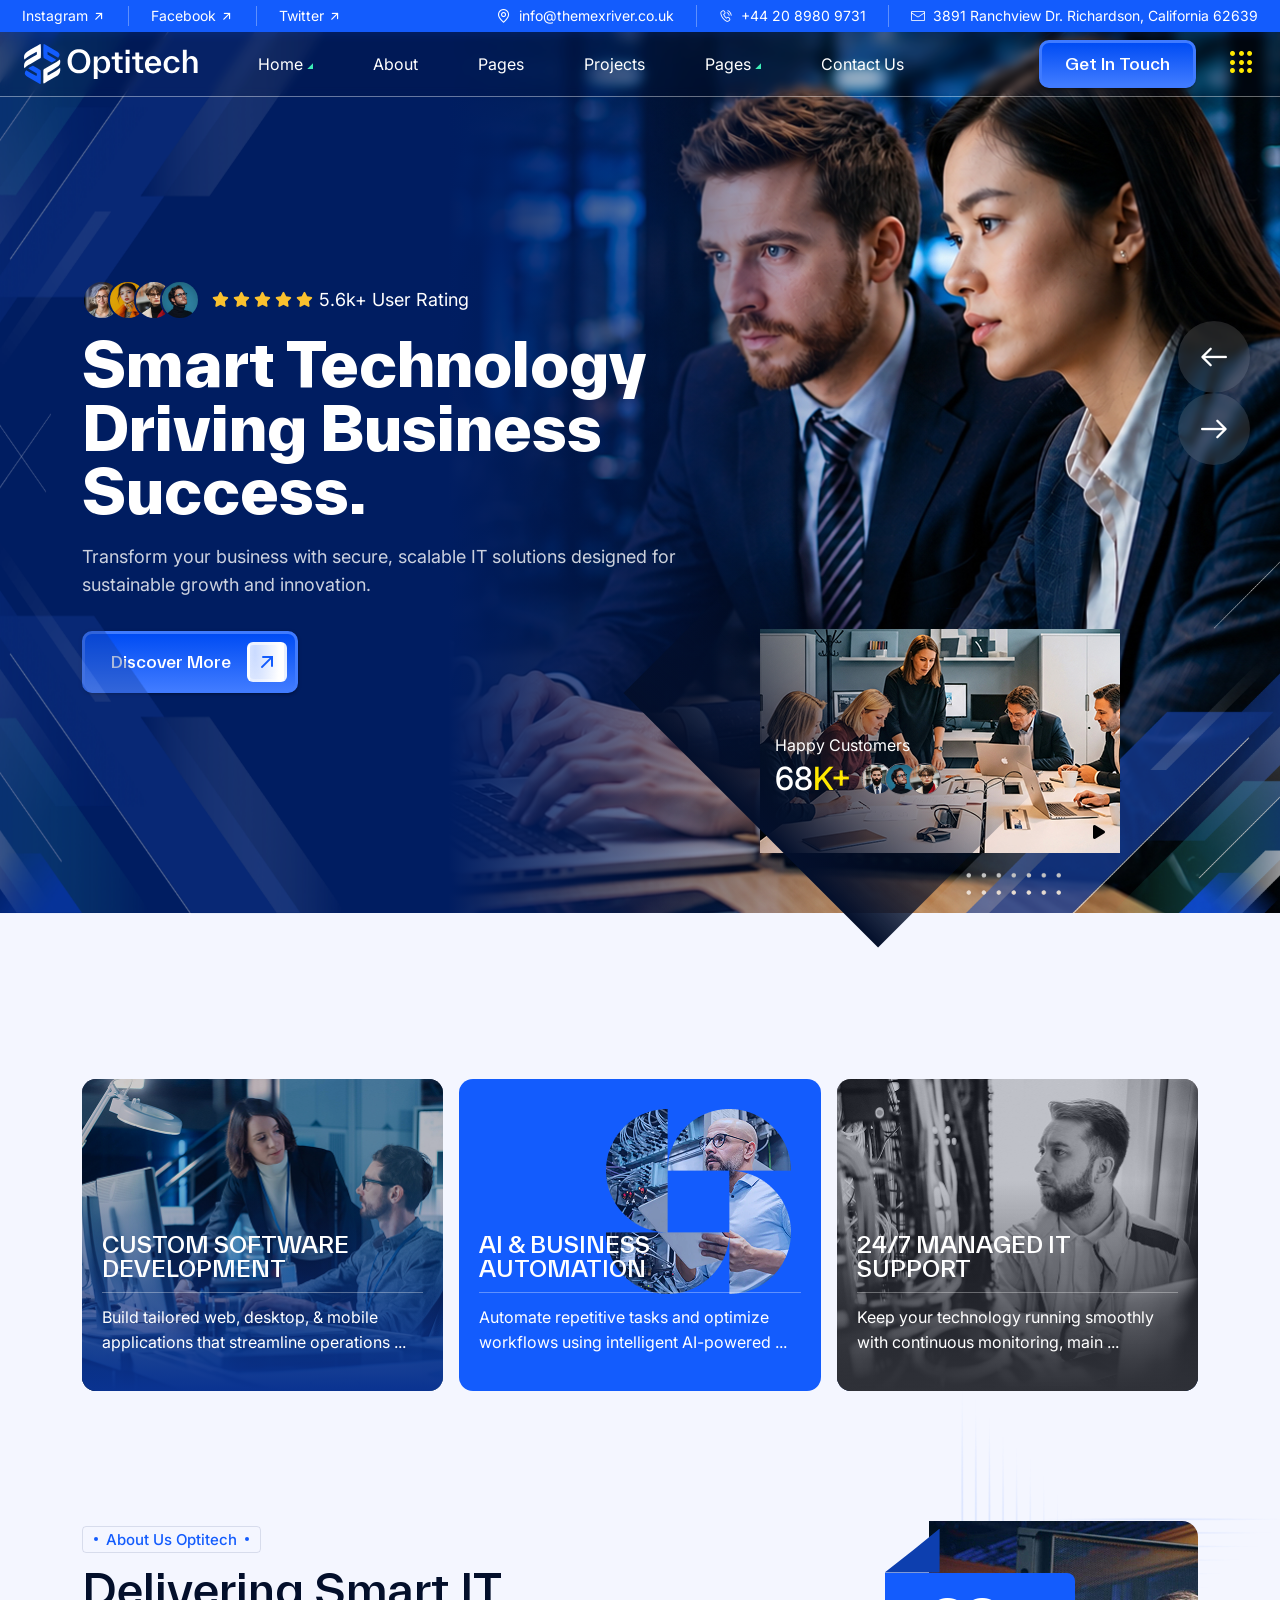
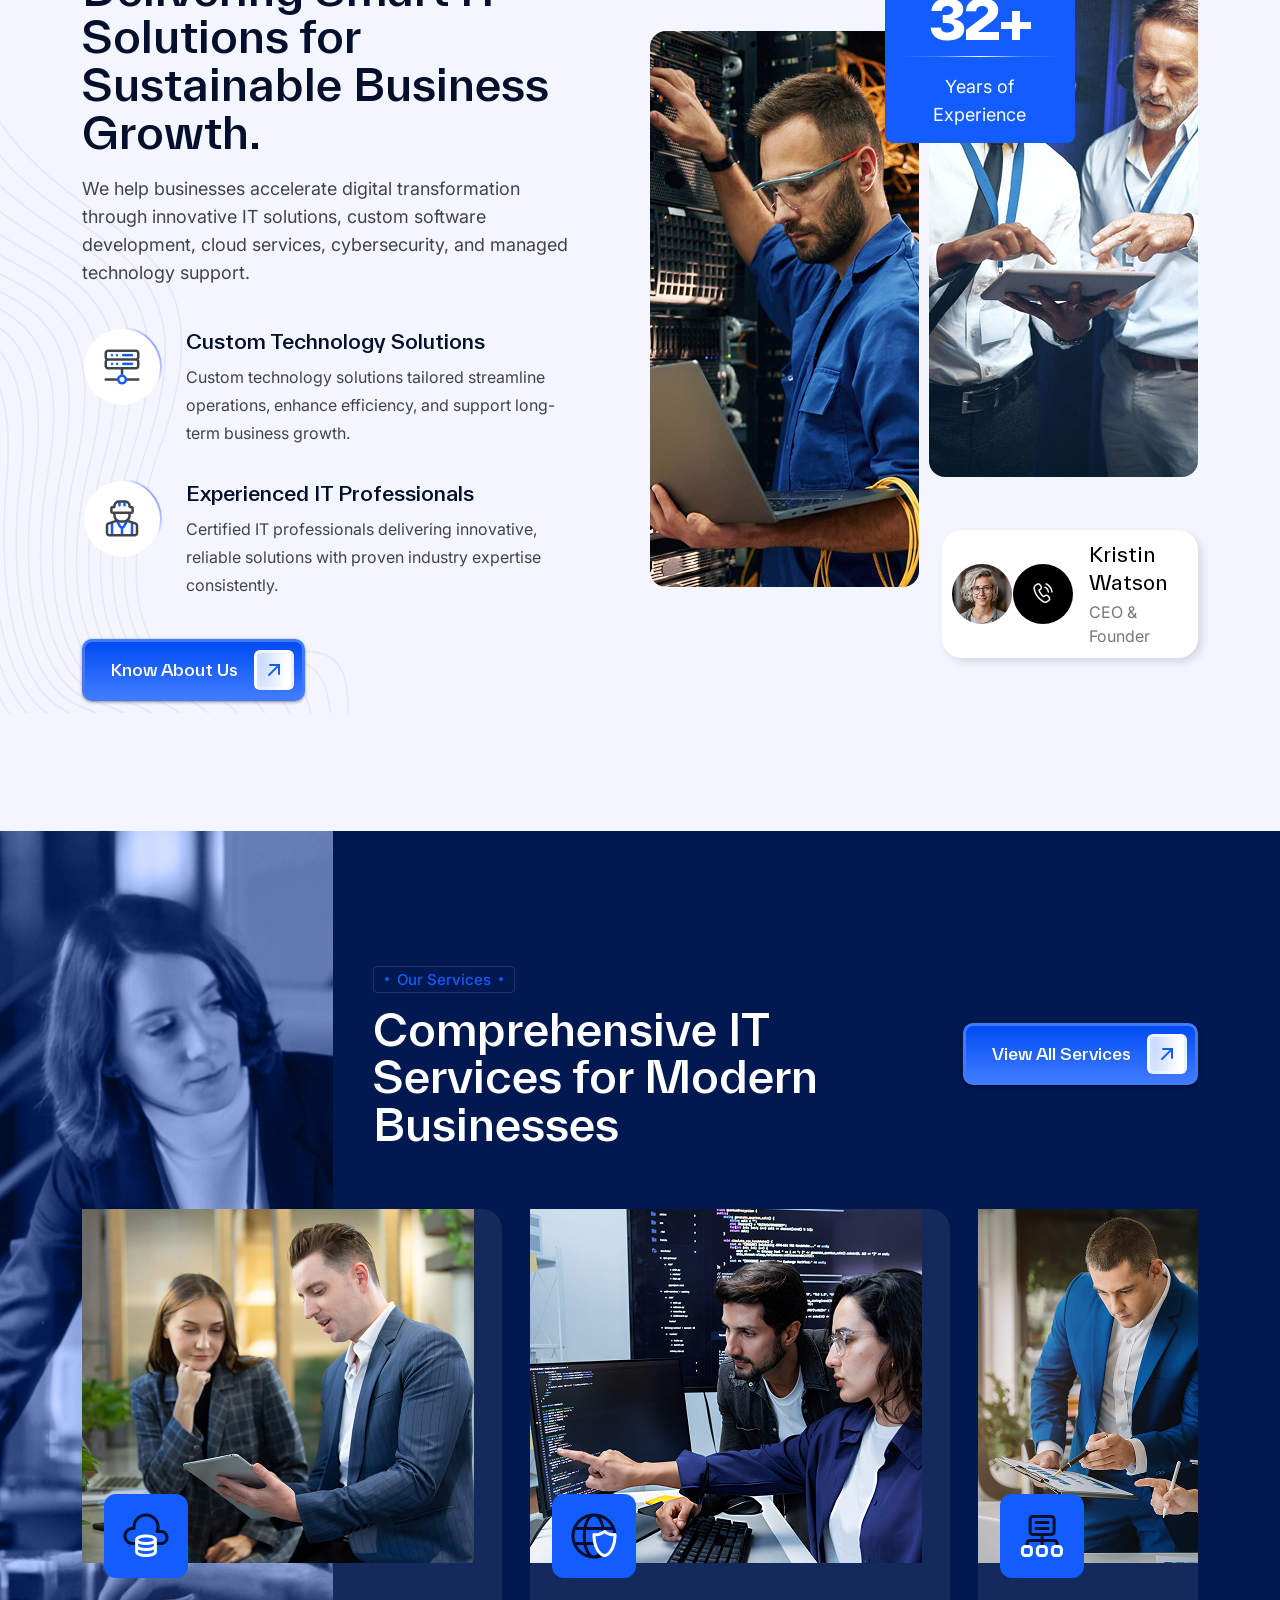
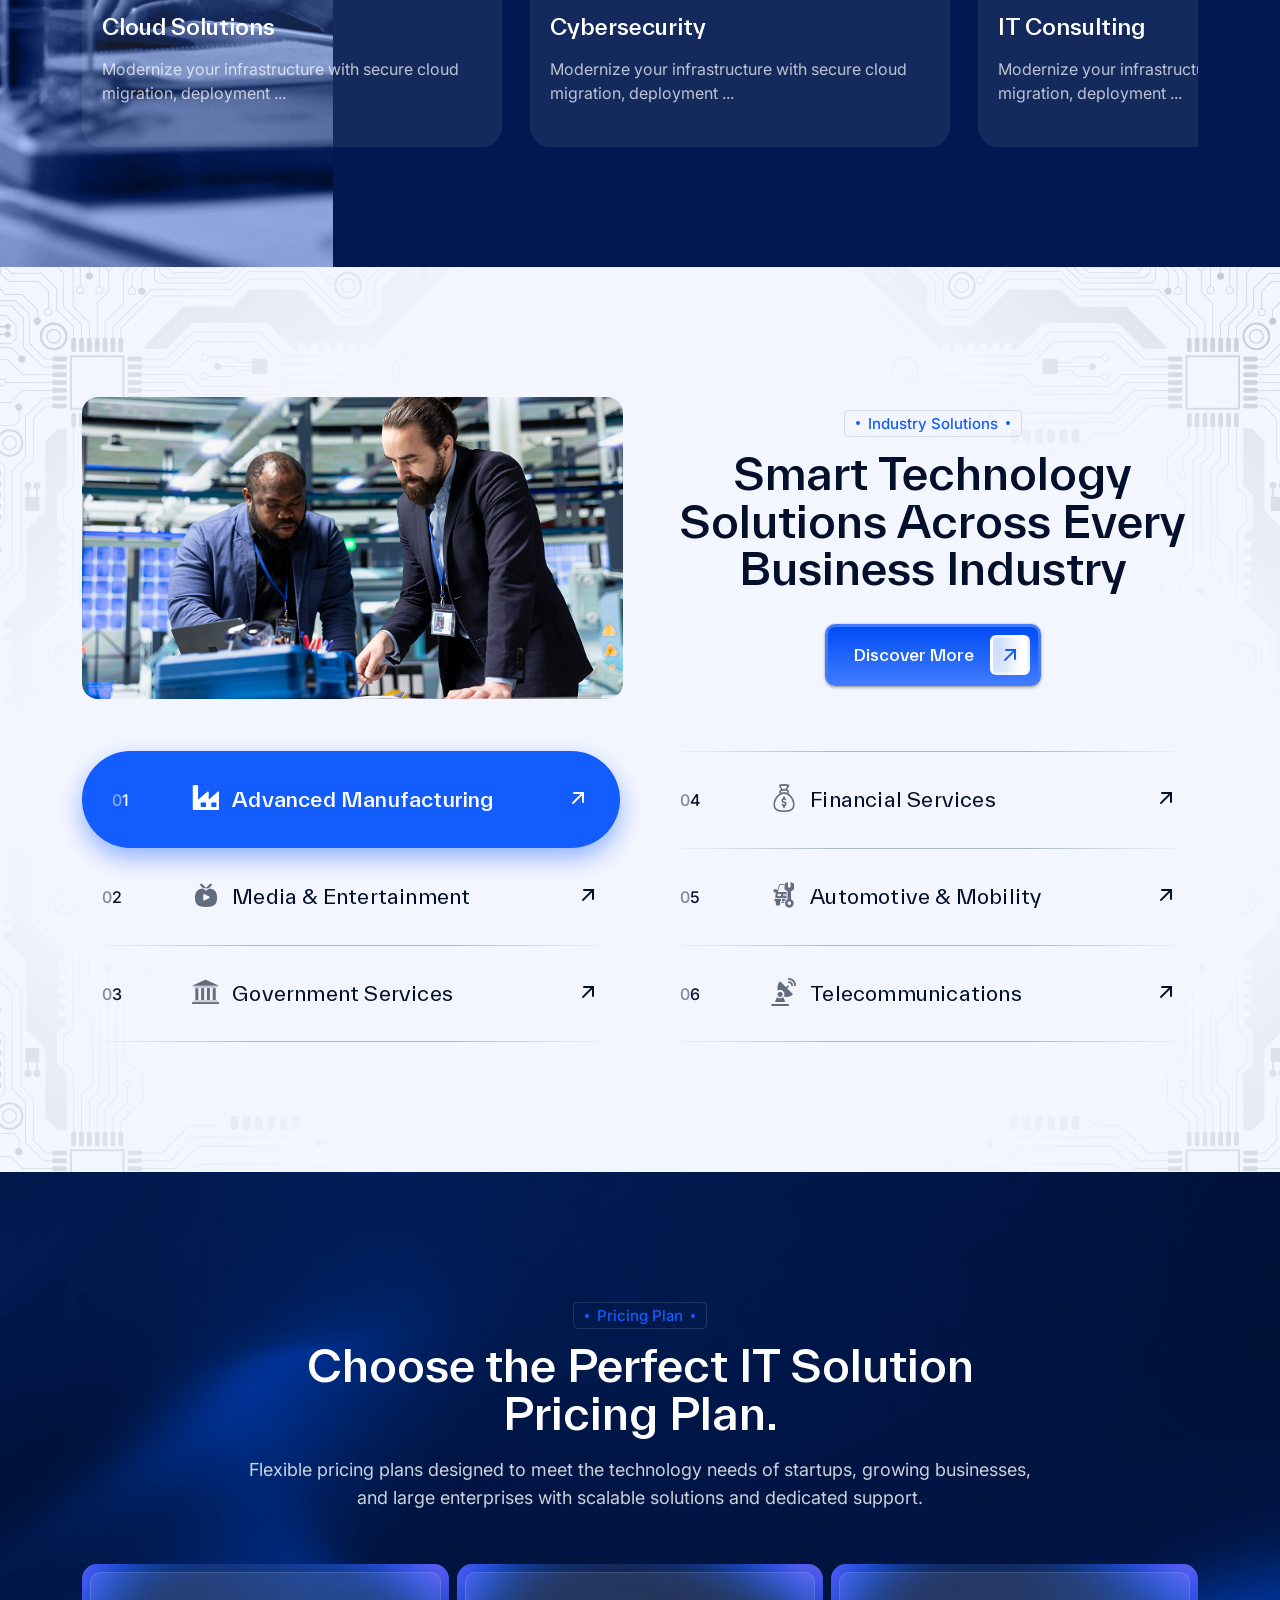
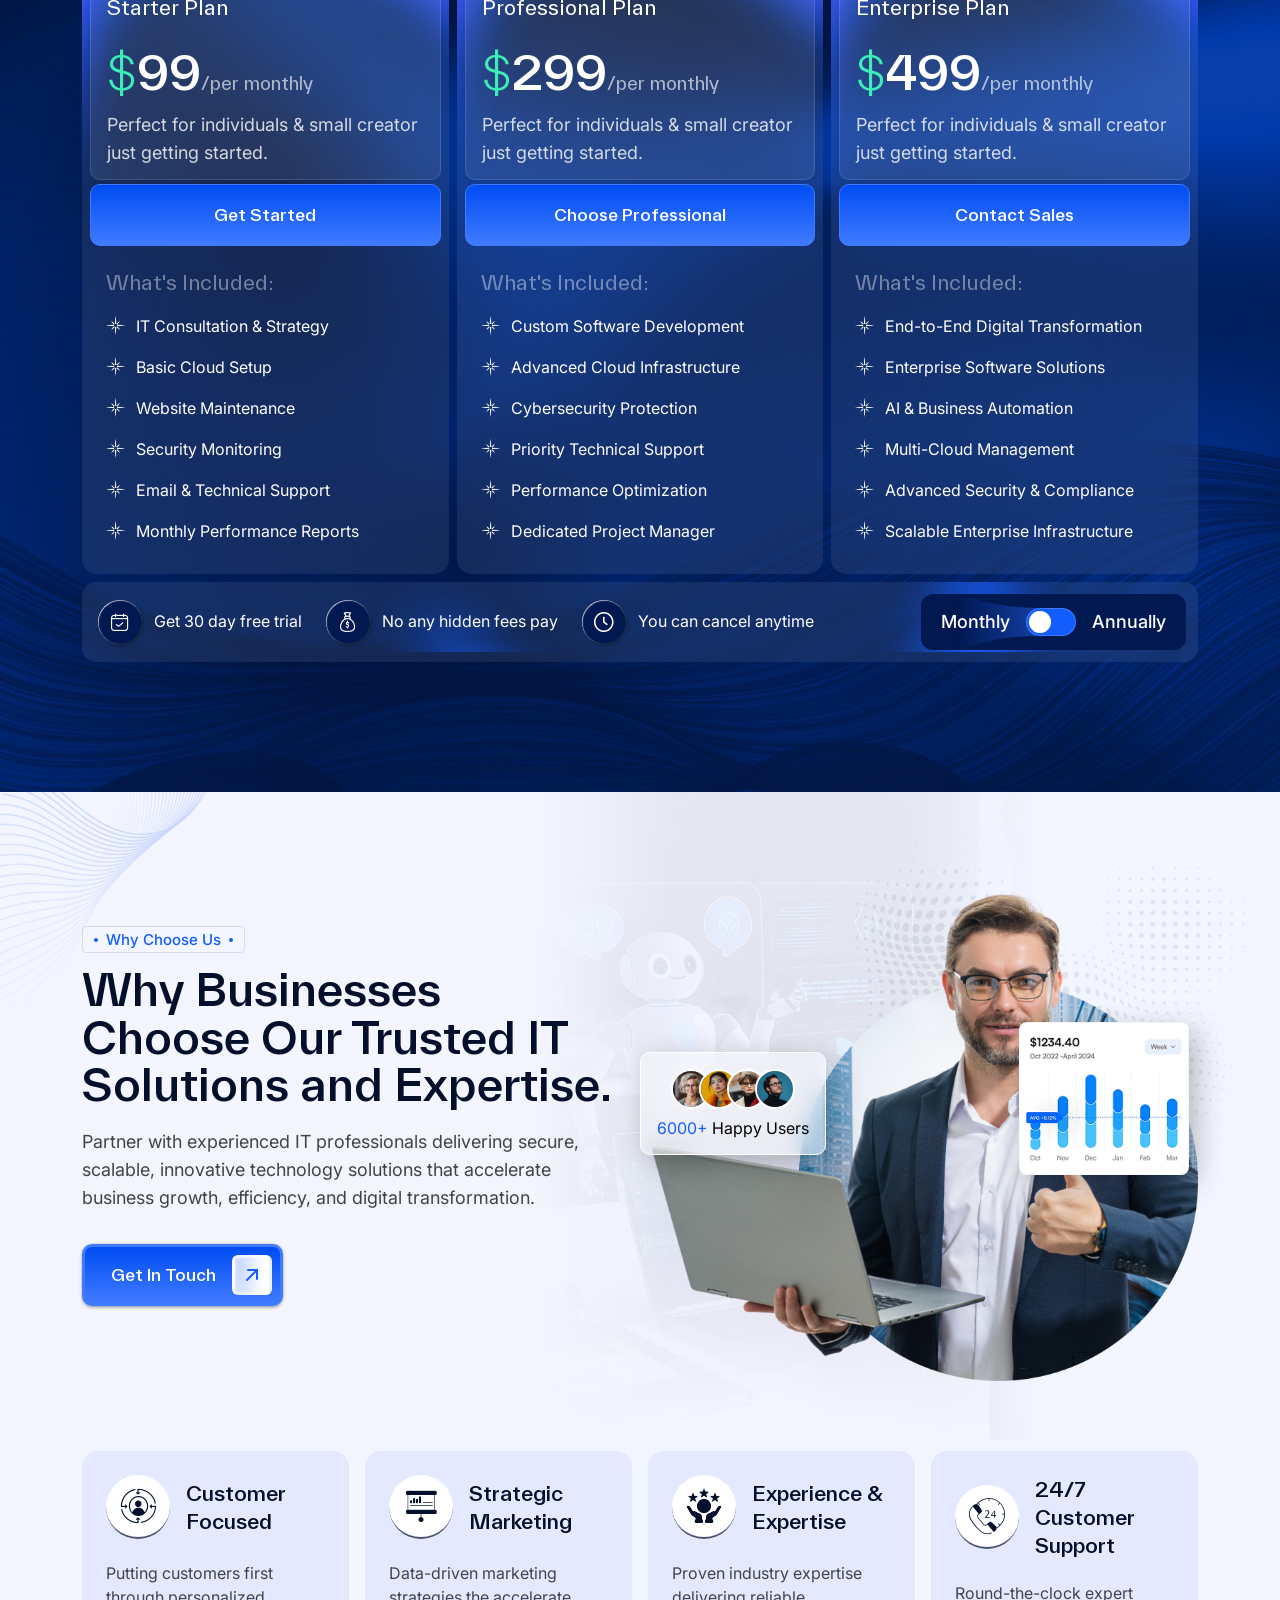
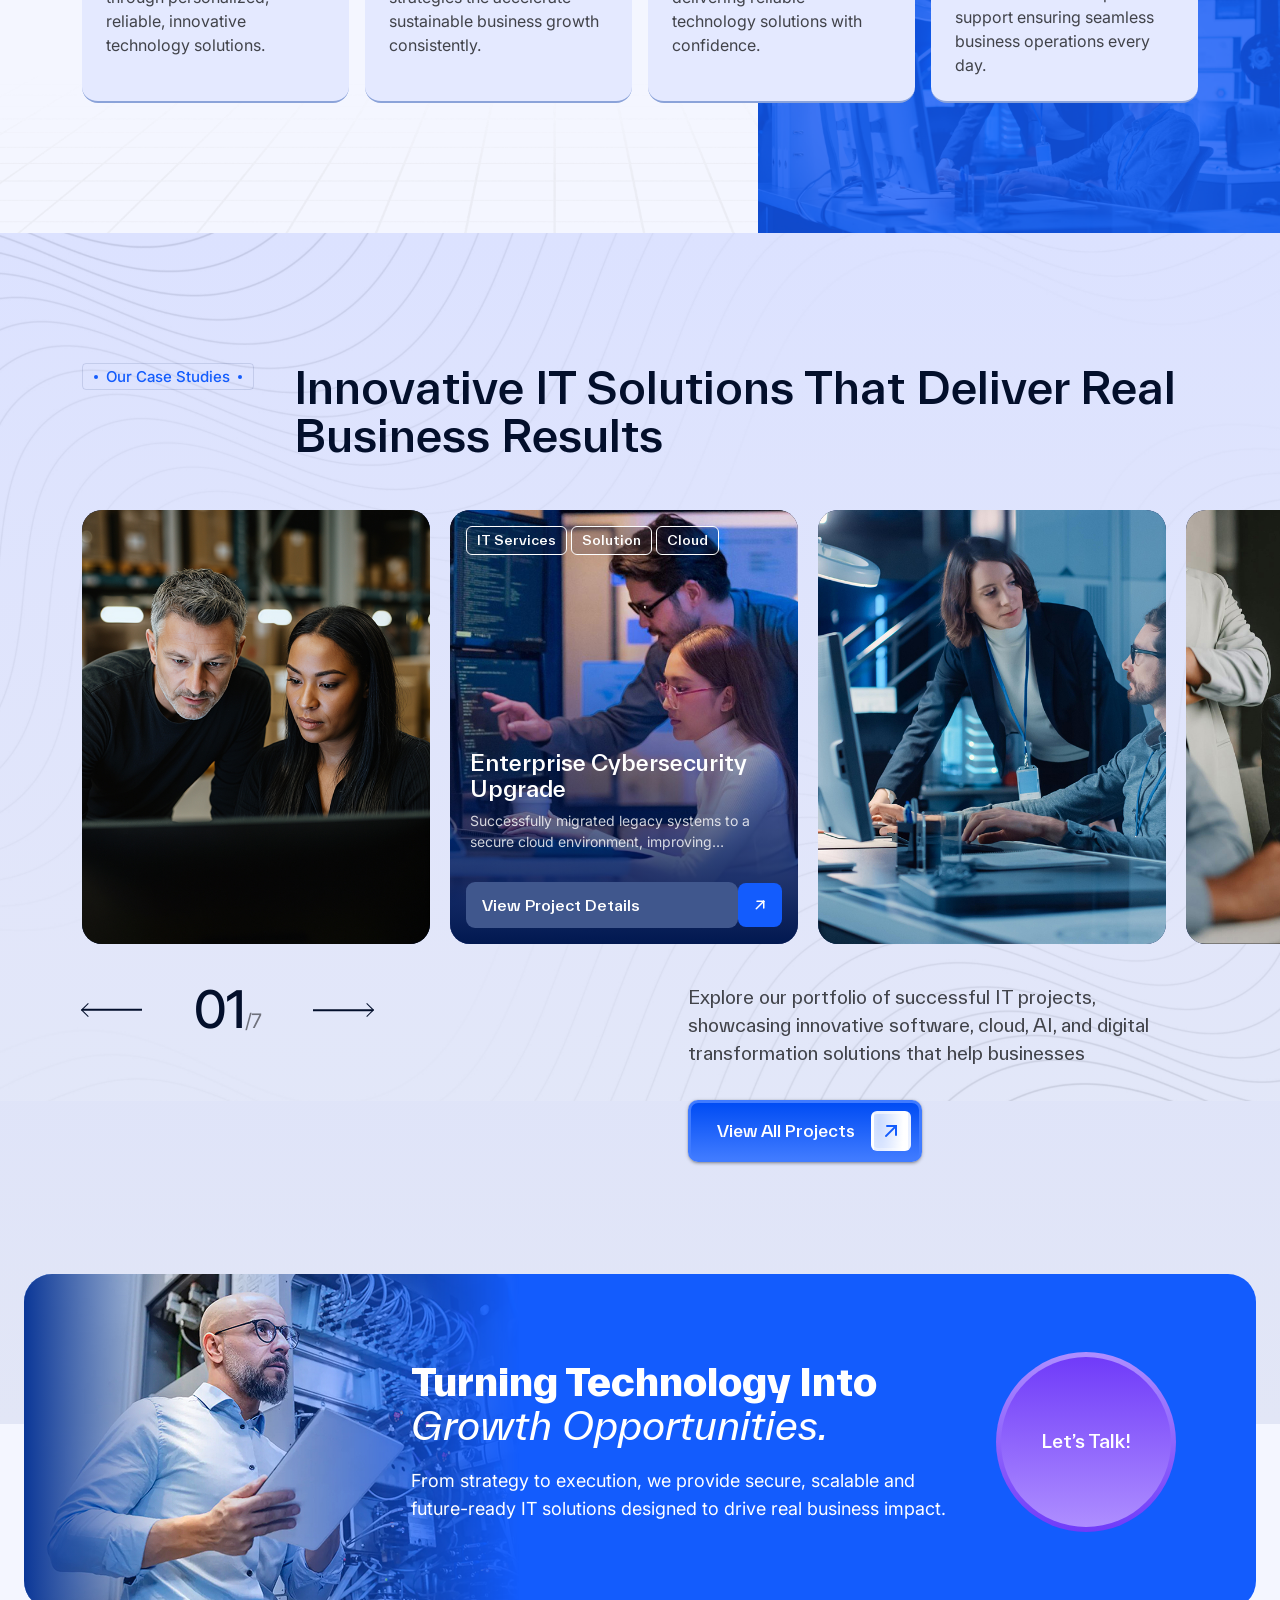
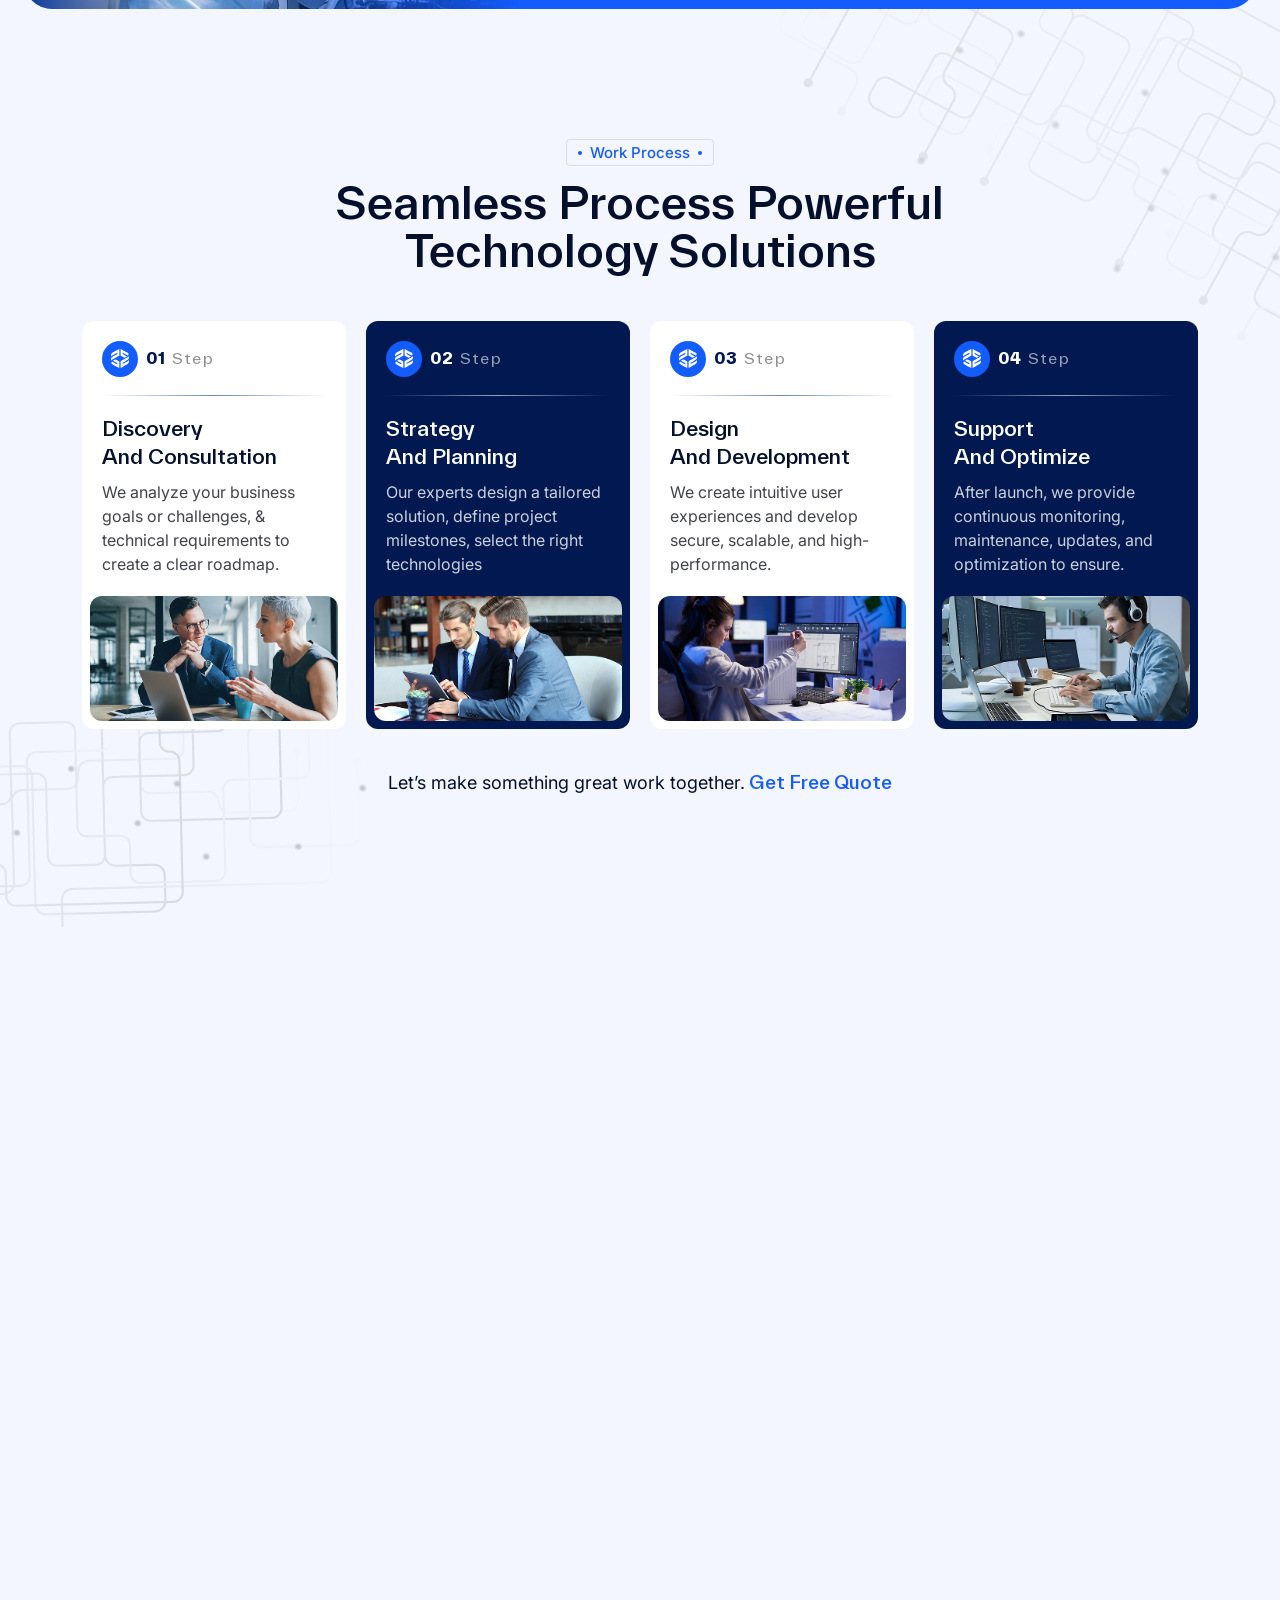
==== commit 6ce4e627: "h1-70%" ====
--- a/index.html
+++ b/index.html
@@ -24,10 +24,10 @@
         <link rel="stylesheet" href="assets/css/main.css">
     </head>
 
-    <body class="lt-home-1" style="background-color: #001D61;">
-
-            
-        <div class="lt-home-1-wrapper ">
+    <body class="ot-home-1" >
+
+            
+        <div class="ot-home-1-wrapper ">
 
             <!-- start preloader -->
             <div class="lt-preloader-1">
@@ -189,21 +189,1377 @@
                         <!-- primary-btn -->
                         <a href="#" aria-label="name" class="ot-pr-btn-1">
                             <span class="text">
-                                Discover More
-                            </span>
-                            <span class="icon">
-                                <i class="flaticon-up-right-arrow flaticon"></i>
+                                Get In Touch
                             </span>
                         </a>
 
                         <!-- offcanvas-btn -->
                         <button type="button" aria-label="name" class="ot-offcanvas-btn-1 offcanvas_toggle">
-                            <i class="flaticon-dots flaticon"></i>
+                            <i class="flaticon-menu flaticon"></i>
                         </button>
                     </div>
                 </div>
             </header>
             <!-- header-end -->
+
+            <!-- hero-start -->
+            <section class="ot-hero-1-area">
+                <!-- slider -->
+                <div class="ot-hero-1-slider ot_hero1_slider">
+                    <div class="swiper-wrapper">
+                        <div class="swiper-slide">
+                            <div class="ot-hero-1-slider-item">
+                                <div class="bg-img wa-img-cover wa-fix wa_clip_animation" data-clip-manual>
+                                    <img class="wa_clip_animation_img" data-animate="true" src="assets/img/hero/h1-img-1.jpg" alt="">
+                                </div>
+                                <div class="container ot-container-1">
+                                    <div class="ot-hero-1-slider-item-content">
+                                        <div class="ot-hero-1-slider-item-author">
+                                            <div class="author-img">
+                                                <div class="author-img-single wa-fix wa-img-cover">
+                                                    <img src="assets/img/testimonial/author-img-1.jpg" alt="">
+                                                </div>
+                                                <div class="author-img-single wa-fix wa-img-cover">
+                                                    <img src="assets/img/testimonial/author-img-2.jpg" alt="">
+                                                </div>
+                                                <div class="author-img-single wa-fix wa-img-cover">
+                                                    <img src="assets/img/testimonial/author-img-3.jpg" alt="">
+                                                </div>
+                                                <div class="author-img-single wa-fix wa-img-cover">
+                                                    <img src="assets/img/testimonial/author-img-4.jpg" alt="">
+                                                </div>
+                                            </div>
+                                            <p class="text-elm ot-p-1">
+                                                <span class="icon">
+                                                    <i class="fa-solid fa-star"></i>
+                                                    <i class="fa-solid fa-star"></i>
+                                                    <i class="fa-solid fa-star"></i>
+                                                    <i class="fa-solid fa-star"></i>
+                                                    <i class="fa-solid fa-star"></i>
+                                                </span>
+                                                5.6k+ User Rating
+                                            </p>
+                                        </div>
+                                        <h2 class="ot-hero-1-slider-item-title ot-h-1">Smart Technology Driving Business Success.</h2>
+                                        <p class="ot-hero-1-slider-item-disc ot-p-1">Transform your business with secure, scalable IT solutions designed for sustainable growth and innovation.</p>
+
+                                        <div class="btn-elm">
+                                            <!-- primary-btn -->
+                                            <a href="#" aria-label="name" class="ot-pr-btn-1">
+                                                <span class="text">
+                                                    Discover More
+                                                </span>
+                                                <span class="icon">
+                                                    <i class="flaticon-up-right-arrow flaticon"></i>
+                                                </span>
+                                            </a>
+                                        </div>
+                                    </div>
+                                </div>
+                            </div>
+                        </div>
+                        <div class="swiper-slide">
+                            <div class="ot-hero-1-slider-item">
+                                <div class="bg-img wa-img-cover wa-fix wa_clip_animation" data-clip-manual>
+                                    <img class="wa_clip_animation_img" data-animate="true" src="assets/img/hero/h1-img-2.jpg" alt="">
+                                </div>
+                                <div class="container ot-container-1">
+                                    <div class="ot-hero-1-slider-item-content">
+                                        <div class="ot-hero-1-slider-item-author">
+                                            <div class="author-img">
+                                                <div class="author-img-single wa-fix wa-img-cover">
+                                                    <img src="assets/img/testimonial/author-img-1.jpg" alt="">
+                                                </div>
+                                                <div class="author-img-single wa-fix wa-img-cover">
+                                                    <img src="assets/img/testimonial/author-img-2.jpg" alt="">
+                                                </div>
+                                                <div class="author-img-single wa-fix wa-img-cover">
+                                                    <img src="assets/img/testimonial/author-img-3.jpg" alt="">
+                                                </div>
+                                                <div class="author-img-single wa-fix wa-img-cover">
+                                                    <img src="assets/img/testimonial/author-img-4.jpg" alt="">
+                                                </div>
+                                            </div>
+                                            <p class="text-elm ot-p-1">
+                                                <span class="icon">
+                                                    <i class="fa-solid fa-star"></i>
+                                                    <i class="fa-solid fa-star"></i>
+                                                    <i class="fa-solid fa-star"></i>
+                                                    <i class="fa-solid fa-star"></i>
+                                                    <i class="fa-solid fa-star"></i>
+                                                </span>
+                                                5.6k+ User Rating
+                                            </p>
+                                        </div>
+                                        <h2 class="ot-hero-1-slider-item-title ot-h-1">Smart Technology Driving Business Success.</h2>
+                                        <p class="ot-hero-1-slider-item-disc ot-p-1">Transform your business with secure, scalable IT solutions designed for sustainable growth and innovation.</p>
+
+                                        <div class="btn-elm">
+                                            <!-- primary-btn -->
+                                            <a href="#" aria-label="name" class="ot-pr-btn-1">
+                                                <span class="text">
+                                                    Discover More
+                                                </span>
+                                                <span class="icon">
+                                                    <i class="flaticon-up-right-arrow flaticon"></i>
+                                                </span>
+                                            </a>
+                                        </div>
+                                    </div>
+                                </div>
+                            </div>
+                        </div>
+                        <div class="swiper-slide">
+                            <div class="ot-hero-1-slider-item">
+                                <div class="bg-img wa-img-cover wa-fix wa_clip_animation" data-clip-manual>
+                                    <img class="wa_clip_animation_img" data-animate="true" src="assets/img/hero/h1-img-3.jpg" alt="">
+                                </div>
+                                <div class="container ot-container-1">
+                                    <div class="ot-hero-1-slider-item-content">
+                                        <div class="ot-hero-1-slider-item-author">
+                                            <div class="author-img">
+                                                <div class="author-img-single wa-fix wa-img-cover">
+                                                    <img src="assets/img/testimonial/author-img-1.jpg" alt="">
+                                                </div>
+                                                <div class="author-img-single wa-fix wa-img-cover">
+                                                    <img src="assets/img/testimonial/author-img-2.jpg" alt="">
+                                                </div>
+                                                <div class="author-img-single wa-fix wa-img-cover">
+                                                    <img src="assets/img/testimonial/author-img-3.jpg" alt="">
+                                                </div>
+                                                <div class="author-img-single wa-fix wa-img-cover">
+                                                    <img src="assets/img/testimonial/author-img-4.jpg" alt="">
+                                                </div>
+                                            </div>
+                                            <p class="text-elm ot-p-1">
+                                                <span class="icon">
+                                                    <i class="fa-solid fa-star"></i>
+                                                    <i class="fa-solid fa-star"></i>
+                                                    <i class="fa-solid fa-star"></i>
+                                                    <i class="fa-solid fa-star"></i>
+                                                    <i class="fa-solid fa-star"></i>
+                                                </span>
+                                                5.6k+ User Rating
+                                            </p>
+                                        </div>
+                                        <h2 class="ot-hero-1-slider-item-title ot-h-1">Smart Technology Driving Business Success.</h2>
+                                        <p class="ot-hero-1-slider-item-disc ot-p-1">Transform your business with secure, scalable IT solutions designed for sustainable growth and innovation.</p>
+
+                                        <div class="btn-elm">
+                                            <!-- primary-btn -->
+                                            <a href="#" aria-label="name" class="ot-pr-btn-1">
+                                                <span class="text">
+                                                    Discover More
+                                                </span>
+                                                <span class="icon">
+                                                    <i class="flaticon-up-right-arrow flaticon"></i>
+                                                </span>
+                                            </a>
+                                        </div>
+                                    </div>
+                                </div>
+                            </div>
+                        </div>
+                        <div class="swiper-slide">
+                            <div class="ot-hero-1-slider-item">
+                                <div class="bg-img wa-img-cover wa-fix wa_clip_animation" data-clip-manual>
+                                    <img class="wa_clip_animation_img" data-animate="true" src="assets/img/hero/h1-img-4.jpg" alt="">
+                                </div>
+                                <div class="container ot-container-1">
+                                    <div class="ot-hero-1-slider-item-content">
+                                        <div class="ot-hero-1-slider-item-author">
+                                            <div class="author-img">
+                                                <div class="author-img-single wa-fix wa-img-cover">
+                                                    <img src="assets/img/testimonial/author-img-1.jpg" alt="">
+                                                </div>
+                                                <div class="author-img-single wa-fix wa-img-cover">
+                                                    <img src="assets/img/testimonial/author-img-2.jpg" alt="">
+                                                </div>
+                                                <div class="author-img-single wa-fix wa-img-cover">
+                                                    <img src="assets/img/testimonial/author-img-3.jpg" alt="">
+                                                </div>
+                                                <div class="author-img-single wa-fix wa-img-cover">
+                                                    <img src="assets/img/testimonial/author-img-4.jpg" alt="">
+                                                </div>
+                                            </div>
+                                            <p class="text-elm ot-p-1">
+                                                <span class="icon">
+                                                    <i class="fa-solid fa-star"></i>
+                                                    <i class="fa-solid fa-star"></i>
+                                                    <i class="fa-solid fa-star"></i>
+                                                    <i class="fa-solid fa-star"></i>
+                                                    <i class="fa-solid fa-star"></i>
+                                                </span>
+                                                5.6k+ User Rating
+                                            </p>
+                                        </div>
+                                        <h2 class="ot-hero-1-slider-item-title ot-h-1">Smart Technology Driving Business Success.</h2>
+                                        <p class="ot-hero-1-slider-item-disc ot-p-1">Transform your business with secure, scalable IT solutions designed for sustainable growth and innovation.</p>
+
+                                        <div class="btn-elm">
+                                            <!-- primary-btn -->
+                                            <a href="#" aria-label="name" class="ot-pr-btn-1">
+                                                <span class="text">
+                                                    Discover More
+                                                </span>
+                                                <span class="icon">
+                                                    <i class="flaticon-up-right-arrow flaticon"></i>
+                                                </span>
+                                            </a>
+                                        </div>
+                                    </div>
+                                </div>
+                            </div>
+                        </div>
+                    </div>
+                </div>
+                
+                <!-- video -->
+                <div class="ot-hero-1-video " data-mask-image="assets/img/hero/h1-video-mask.png">
+                    <div class="bg-img wa-img-cover wa-fix">
+                        <img src="assets/img/hero/h2-video.jpg" alt="">
+                    </div>
+                    <div class="elm-wrap">
+                        <div class="elm-wrap-left">
+                            <h3 class="ot-p-1 title">Happy Customers</h3>
+                            <div class="author-x-number">
+                                <h4 class="ot-p-1 number">
+                                    68<span>K+</span>
+                                </h4>
+                                <div class="author-img">
+                                    <div class="author-img-single wa-fix wa-img-cover">
+                                        <img src="assets/img/testimonial/author-img-5.jpg" alt="">
+                                    </div>
+                                    <div class="author-img-single wa-fix wa-img-cover">
+                                        <img src="assets/img/testimonial/author-img-4.jpg" alt="">
+                                    </div>
+                                    <div class="author-img-single wa-fix wa-img-cover">
+                                        <img src="assets/img/testimonial/author-img-3.jpg" alt="">
+                                    </div>
+                                </div>
+                            </div>
+                        </div>
+                        <a href="#" class="playbtn">
+                            <i class="fa-solid fa-play"></i>
+                        </a>
+                    </div>
+                </div>
+
+                <!-- slider-btn -->
+                <div class="ot-hero-1-slider-btn">
+                    <button type="button" aria-label="previous slide" class="single-btn prev-btn ot_hero1_slider_prev">
+                        <div class="bg-img wa-img-cover wa-fix ot_hero1_prev_img">
+                            <img src="assets/img/hero/h1-img-2.jpg" alt="">
+                        </div>
+                        <i class="flaticon-back flaticon"></i>
+                    </button>
+                    <button type="button" aria-label="next slide" class="single-btn next-btn ot_hero1_slider_next">
+                        <div class="bg-img wa-img-cover wa-fix ot_hero1_next_img">
+                            <img src="assets/img/hero/h1-img-2.jpg" alt="">
+                        </div>
+                        <i class="flaticon-back flaticon"></i>
+                    </button>
+                </div>
+
+                <div class="bg-shape-1">
+                    <img src="assets/img/hero/h1-bg-shape-1.png" alt="">
+                </div>
+                <div class="bg-shape-2">
+                    <img src="assets/img/hero/h1-bg-shape-2.png" alt="">
+                </div>
+            </section>
+            <!-- hero-end -->
+            <div class="ot-dot-shape" data-background="assets/img/hero/dot-shape.png"></div>
+
+            <!-- core-features-start -->
+            <section class="ot-core-features-1-area pt-100">
+                <div class="container ot-container-1">
+                    <div class="ot-core-features-1-wrap">
+                        <!-- single-card -->
+                        <div class="ot-core-features-1-card">
+                            <div class="bg-img wa-img-cover wa-fix">
+                                <img src="assets/img/core-features/cf1-img-1.jpg" alt="">
+                            </div>
+                            <div class="content-wrap">
+                                <h4 class="ot-h-1 title">Custom Software Development</h4>
+                                <div class="br-line"></div>
+                                <p class="ot-p-1 disc">Build tailored web, desktop, & mobile applications that streamline operations ...</p>
+                            </div>
+                        </div>
+                        <!-- single-card -->
+                        <div class="ot-core-features-1-card has-v2">
+                            <div class="bg-img wa-img-cover wa-fix">
+                                <img src="assets/img/core-features/cf1-img-2.png" alt="">
+                            </div>
+                            <div class="content-wrap">
+                                <h4 class="ot-h-1 title">AI & Business <br> Automation</h4>
+                                <div class="br-line"></div>
+                                <p class="ot-p-1 disc">Automate repetitive tasks and optimize workflows using intelligent AI-powered ...</p>
+                            </div>
+                        </div>
+                        <!-- single-card -->
+                        <div class="ot-core-features-1-card has-v3">
+                            <div class="bg-img wa-img-cover wa-fix">
+                                <img src="assets/img/core-features/cf1-img-3.jpg" alt="">
+                            </div>
+                            <div class="content-wrap">
+                                <h4 class="ot-h-1 title">24/7 Managed IT <br> Support</h4>
+                                <div class="br-line"></div>
+                                <p class="ot-p-1 disc">Keep your technology running smoothly with continuous monitoring, main ...</p>
+                            </div>
+                        </div>
+                    </div>
+                </div>
+            </section>
+            <!-- core-features-end -->
+
+            <!-- about-start -->
+            <section class="ot-about-1-area pt-130 pb-130">
+                <div class="container ot-container-1">
+                    <div class="ot-about-1-wrap">
+                        <!-- content -->
+                        <div class="ot-about-1-content ">
+                            <span class="ot-subtitle-1">About Us Optitech</span>
+                            <h2 class="ot-sec-title-1 sec-title">Delivering Smart IT Solutions for Sustainable Business Growth.</h2>
+                            <p class="ot-p-1 sec-disc">We help businesses accelerate digital transformation through innovative IT solutions, custom software development, cloud services, cybersecurity, and managed technology support.</p>
+
+                            <div class="ot-about-1-service">
+                                <!-- single-service -->
+                                <div class="ot-about-1-service-item">
+                                    <div class="icon">
+                                        <img src="assets/img/about/a1-icon-1.png" alt="">
+                                    </div>
+                                    <div class="text-elm">
+                                        <h3 class="ot-h-1 title">Custom Technology Solutions</h3>
+                                        <p class="ot-p-1 disc">Custom technology solutions tailored streamline operations, enhance efficiency, and support long-term business growth.</p>
+                                    </div>
+                                </div>
+                                <!-- single-service -->
+                                <div class="ot-about-1-service-item">
+                                    <div class="icon">
+                                        <img src="assets/img/about/a1-icon-2.png" alt="">
+                                    </div>
+                                    <div class="text-elm">
+                                        <h3 class="ot-h-1 title">Experienced IT Professionals</h3>
+                                        <p class="ot-p-1 disc">Certified IT professionals delivering innovative, reliable solutions with proven industry expertise consistently.</p>
+                                    </div>
+                                </div>
+                            </div>
+
+                            <div class="btn-elm">
+                                <!-- primary-btn -->
+                                <a href="#" aria-label="name" class="ot-pr-btn-1">
+                                    <span class="text">
+                                        Know About Us
+                                    </span>
+                                    <span class="icon">
+                                        <i class="flaticon-up-right-arrow flaticon"></i>
+                                    </span>
+                                </a>
+                            </div>
+                        </div>
+
+                        <!-- images -->
+                        <div class="ot-about-1-img">
+                            <div class="img-single wa-img-cover wa-fix">
+                                <img src="assets/img/about/a1-img-1.jpg" alt="">
+                            </div>
+                            <div class="img-single wa-img-cover wa-fix">
+                                <img src="assets/img/about/a1-img-2.jpg" alt="">
+                            </div>
+
+                            <!-- experience -->
+                            <div class="ot-about-1-exp">
+                                <h3 class="ot-h-1 number">32+</h3>
+                                <div class="br-line"></div>
+                                <p class="ot-p-1 text">Years of Experience</p>
+                            </div>
+
+                            <!-- ceo -->
+                            <div class="ot-about-1-ceo">
+                                <div class="img-elm">
+                                    <div class="author-img wa-img-cover wa-fix">
+                                        <img src="assets/img/testimonial/author-img-1.jpg" alt="">
+                                    </div>
+                                    <div class="icon">
+                                        <i class="flaticon-phone flaticon"></i>
+                                    </div>
+                                </div>
+                                <div class="text-elm">
+                                    <h4 class="ot-h-1 name">Kristin Watson</h4>
+                                    <p class="ot-p-1 designation">CEO &amp; Founder</p>
+                                </div>
+                            </div>
+                        </div>
+                    </div>
+                </div>
+
+                <div class="bg-shape-1">
+                    <img src="assets/img/about/a1-bg-shape-1.png" alt="">
+                </div>
+                <div class="bg-shape-2">
+                    <img src="assets/img/about/a1-bg-shape-2.png" alt="">
+                </div>
+            </section>
+            <!-- about-end -->
+            
+            <!-- services-start -->
+            <section class="ot-services-1-area pt-130 pb-120 wa-p-relative">
+                <div class="bg-dot-shape-1 " data-background="assets/img/services/s1-dot-shape-1.png"></div>
+                <div class="bg-dot-shape-2 " data-background="assets/img/services/s1-dot-shape-2.png"></div>
+
+                <div class="left-bg-img wa-img-cover wa-fix" data-mask-image="assets/img/services/s1-image-mask.png">
+                    <img src="assets/img/services/s1-big-img.jpg" alt="">
+                </div>
+
+                <div class="container ot-container-1">
+                    <div class="ot-services-1-title-wrap">
+                        <div class="title-elm">
+                            <span class="ot-subtitle-1 has-v2">Our Services</span>
+                            <h2 class="ot-sec-title-1 ot-services-1-title">Comprehensive IT Services for Modern Businesses</h2>
+                        </div>
+                        <div class="btn-elm">
+                            <!-- primary-btn -->
+                            <a href="#" aria-label="name" class="ot-pr-btn-1">
+                                <span class="text">
+                                    View All Services
+                                </span>
+                                <span class="icon">
+                                    <i class="flaticon-up-right-arrow flaticon"></i>
+                                </span>
+                            </a>
+                        </div>
+                    </div>
+
+                    <div class="ot-services-1-slider ot_services1_slider wa-fix">
+                        <div class="swiper-wrapper">
+                            <!-- single-card -->
+                            <div class="swiper-slide">
+                                <div class="ot-services-1-card">
+                                    <div class="img-wrap">
+                                        <div class="img-elm wa-img-cover wa-fix " data-mask-image="assets/img/services/s1-card-mask.png">
+                                            <img src="assets/img/services/s1-card-img-1.jpg" alt="">
+                                        </div>
+                                        <div class="icon">
+                                            <img src="assets/img/services/s1-icon-1.png" alt="">
+                                        </div>
+                                    </div>
+                                    <div class="content-wrap">
+                                        <h3 class="ot-h-1 title">
+                                            <a href="#">Cloud Solutions</a>
+                                        </h3>
+                                        <p class="ot-p-1 disc">Modernize your infrastructure with secure cloud migration, deployment ...</p>
+                                    </div>
+                                </div>
+                            </div>
+                            <!-- single-card -->
+                            <div class="swiper-slide">
+                                <div class="ot-services-1-card has-v2">
+                                    <div class="img-wrap">
+                                        <div class="img-elm wa-img-cover wa-fix" data-mask-image="assets/img/services/s1-card-mask.png">
+                                            <img src="assets/img/services/s1-card-img-2.jpg" alt="">
+                                        </div>
+                                        <div class="icon">
+                                            <img src="assets/img/services/s1-icon-2.png" alt="">
+                                        </div>
+                                    </div>
+                                    <div class="content-wrap">
+                                        <h3 class="ot-h-1 title">
+                                            <a href="#">Cybersecurity</a>
+                                        </h3>
+                                        <p class="ot-p-1 disc">Modernize your infrastructure with secure cloud migration, deployment ...</p>
+                                    </div>
+                                </div>
+                            </div>
+                            <!-- single-card -->
+                            <div class="swiper-slide">
+                                <div class="ot-services-1-card">
+                                    <div class="img-wrap">
+                                        <div class="img-elm wa-img-cover wa-fix" data-mask-image="assets/img/services/s1-card-mask.png">
+                                            <img src="assets/img/services/s1-card-img-3.jpg" alt="">
+                                        </div>
+                                        <div class="icon">
+                                            <img src="assets/img/services/s1-icon-3.png" alt="">
+                                        </div>
+                                    </div>
+                                    <div class="content-wrap">
+                                        <h3 class="ot-h-1 title">
+                                            <a href="#">IT Consulting</a>
+                                        </h3>
+                                        <p class="ot-p-1 disc">Modernize your infrastructure with secure cloud migration, deployment ...</p>
+                                    </div>
+                                </div>
+                            </div>
+                            <!-- single-card -->
+                            <div class="swiper-slide">
+                                <div class="ot-services-1-card">
+                                    <div class="img-wrap">
+                                        <div class="img-elm wa-img-cover wa-fix" data-mask-image="assets/img/services/s1-card-mask.png">
+                                            <img src="assets/img/services/s1-card-img-4.jpg" alt="">
+                                        </div>
+                                        <div class="icon">
+                                            <img src="assets/img/services/s1-icon-4.png" alt="">
+                                        </div>
+                                    </div>
+                                    <div class="content-wrap">
+                                        <h3 class="ot-h-1 title">
+                                            <a href="#">AI & Automation</a>
+                                        </h3>
+                                        <p class="ot-p-1 disc">Automate workflows using artificial intelligence to improve productivity ...</p>
+                                    </div>
+                                </div>
+                            </div>
+                            <!-- single-card -->
+                            <div class="swiper-slide">
+                                <div class="ot-services-1-card">
+                                    <div class="img-wrap">
+                                        <div class="img-elm wa-img-cover wa-fix " data-mask-image="assets/img/services/s1-card-mask.png">
+                                            <img src="assets/img/services/s1-card-img-1.jpg" alt="">
+                                        </div>
+                                        <div class="icon">
+                                            <img src="assets/img/services/s1-icon-1.png" alt="">
+                                        </div>
+                                    </div>
+                                    <div class="content-wrap">
+                                        <h3 class="ot-h-1 title">
+                                            <a href="#">Cloud Solutions</a>
+                                        </h3>
+                                        <p class="ot-p-1 disc">Modernize your infrastructure with secure cloud migration, deployment ...</p>
+                                    </div>
+                                </div>
+                            </div>
+                            <!-- single-card -->
+                            <div class="swiper-slide">
+                                <div class="ot-services-1-card has-v2">
+                                    <div class="img-wrap">
+                                        <div class="img-elm wa-img-cover wa-fix" data-mask-image="assets/img/services/s1-card-mask.png">
+                                            <img src="assets/img/services/s1-card-img-2.jpg" alt="">
+                                        </div>
+                                        <div class="icon">
+                                            <img src="assets/img/services/s1-icon-2.png" alt="">
+                                        </div>
+                                    </div>
+                                    <div class="content-wrap">
+                                        <h3 class="ot-h-1 title">
+                                            <a href="#">Cybersecurity</a>
+                                        </h3>
+                                        <p class="ot-p-1 disc">Modernize your infrastructure with secure cloud migration, deployment ...</p>
+                                    </div>
+                                </div>
+                            </div>
+
+                        </div>
+                    </div>
+                </div>
+            </section>
+            <!-- services-end -->
+
+            <!-- industry-start -->
+            <section class="ot-industry-1-area pt-130 pb-130">
+                <div class="bg-img-left">
+                    <img src="assets/img/solutions/bg-img-left.png" alt="">
+                </div>
+                <div class="bg-img-right">
+                    <img src="assets/img/solutions/bg-img-right.png" alt="">
+                </div>
+                <div class="container ot-container-1">
+                    <div class="ot-industry-1-top">
+                        <!-- tab-images -->
+                        <div class="ot-industry-1-img tab-content">
+                <div class="tab-pane fade show active" id="ot-industry-tab-1" role="tabpanel">
+                    <div class="img-elm wa-img-cover wa-fix">
+                        <img src="assets/img/solutions/s1-img-1.jpg" alt="">
+                    </div>
+                </div>
+                <div class="tab-pane fade" id="ot-industry-tab-2" role="tabpanel">
+                    <div class="img-elm wa-img-cover wa-fix">
+                        <img src="assets/img/solutions/s1-img-2.jpg" alt="">
+                    </div>
+                </div>
+                <div class="tab-pane fade" id="ot-industry-tab-3" role="tabpanel">
+                    <div class="img-elm wa-img-cover wa-fix">
+                        <img src="assets/img/solutions/s1-img-3.jpg" alt="">
+                    </div>
+                </div>
+                <div class="tab-pane fade" id="ot-industry-tab-4" role="tabpanel">
+                    <div class="img-elm wa-img-cover wa-fix">
+                        <img src="assets/img/solutions/s1-img-4.jpg" alt="">
+                    </div>
+                </div>
+                <div class="tab-pane fade" id="ot-industry-tab-5" role="tabpanel">
+                    <div class="img-elm wa-img-cover wa-fix">
+                        <img src="assets/img/solutions/s1-img-5.jpg" alt="">
+                    </div>
+                </div>
+                <div class="tab-pane fade" id="ot-industry-tab-6" role="tabpanel">
+                    <div class="img-elm wa-img-cover wa-fix">
+                        <img src="assets/img/solutions/s1-img-6.jpg" alt="">
+                    </div>
+                </div>
+                        </div>
+
+                        <div class="ot-industry-1-title-wrap">
+                            <span class="ot-subtitle-1">Industry Solutions</span>
+                            <h2 class="ot-sec-title-1 ot-industry-1-title">Smart Technology Solutions Across Every Business Industry</h2>
+                            <div class="btn-elm">
+                                <!-- primary-btn -->
+                                <a href="#" aria-label="name" class="ot-pr-btn-1">
+                                    <span class="text">
+                                        Discover More
+                                    </span>
+                                    <span class="icon">
+                                        <i class="flaticon-up-right-arrow flaticon"></i>
+                                    </span>
+                                </a>
+                            </div>
+                        </div>
+                    </div>
+
+                    <!-- tabs -->
+                    <div class="ot-industry-1-tabs nav" role="tablist">
+                <button class="single-tab nav-link active" data-bs-toggle="tab" data-bs-target="#ot-industry-tab-1" type="button" role="tab" aria-selected="true">
+                    <span class="number"><span>0</span>1</span>
+                    <span class="text-elm">
+                        <i class="flaticon-factory"></i>
+                        Advanced Manufacturing
+                    </span>
+                    <span class="arrow">
+                        <i class="flaticon-up-right-arrow"></i>
+                    </span>
+                </button>
+                <button class="single-tab nav-link" data-bs-toggle="tab" data-bs-target="#ot-industry-tab-2" type="button" role="tab" aria-selected="false">
+                    <span class="number"><span>0</span>2</span>
+                    <span class="text-elm">
+                        <i class="flaticon-media"></i>
+                        Media &amp; Entertainment
+                    </span>
+                    <span class="arrow">
+                        <i class="flaticon-up-right-arrow"></i>
+                    </span>
+                </button>
+                <button class="single-tab nav-link" data-bs-toggle="tab" data-bs-target="#ot-industry-tab-3" type="button" role="tab" aria-selected="false">
+                    <span class="number"><span>0</span>3</span>
+                    <span class="text-elm">
+                        <i class="flaticon-bank"></i>
+                        Government Services
+                    </span>
+                    <span class="arrow">
+                        <i class="flaticon-up-right-arrow"></i>
+                    </span>
+                </button>
+                <button class="single-tab nav-link" data-bs-toggle="tab" data-bs-target="#ot-industry-tab-4" type="button" role="tab" aria-selected="false">
+                    <span class="number"><span>0</span>4</span>
+                    <span class="text-elm">
+                        <i class="flaticon-money-bag"></i>
+                        Financial Services
+                    </span>
+                    <span class="arrow">
+                        <i class="flaticon-up-right-arrow"></i>
+                    </span>
+                </button>
+                <button class="single-tab nav-link" data-bs-toggle="tab" data-bs-target="#ot-industry-tab-5" type="button" role="tab" aria-selected="false">
+                    <span class="number"><span>0</span>5</span>
+                    <span class="text-elm">
+                        <i class="flaticon-repair"></i>
+                        Automotive &amp; Mobility
+                    </span>
+                    <span class="arrow">
+                        <i class="flaticon-up-right-arrow"></i>
+                    </span>
+                </button>
+                <button class="single-tab nav-link" data-bs-toggle="tab" data-bs-target="#ot-industry-tab-6" type="button" role="tab" aria-selected="false">
+                    <span class="number"><span>0</span>6</span>
+                    <span class="text-elm">
+                        <i class="flaticon-satellite-dish"></i>
+                        Telecommunications
+                    </span>
+                    <span class="arrow">
+                        <i class="flaticon-up-right-arrow"></i>
+                    </span>
+                </button>
+                    </div>
+                </div>
+            </section>
+            <!-- industry-end -->
+
+            <!-- price-start -->
+            <section class="ot-price-1-area pt-130 pb-130">
+                <div class="bg-dot-shape-1 " data-background="assets/img/services/s1-dot-shape-1.png"></div>
+                <div class="bg-dot-shape-2 " data-background="assets/img/services/s1-dot-shape-2.png"></div>
+
+                <div class="bg-img wa-img-cover wa-fix">
+                    <img src="assets/img/price/p1-bg-img.png" alt="">
+                </div>
+
+                <div class="container ot-container-1">
+                    <div class="ot-price-1-title-wrap">
+                        <span class="ot-subtitle-1 has-v2">Pricing Plan</span>
+                        <h2 class="ot-sec-title-1 ot-price-1-title">Choose the Perfect IT Solution Pricing Plan.</h2>
+                        <p class="ot-p-1 ot-price-1-disc">Flexible pricing plans designed to meet the technology needs of startups, growing businesses, and large enterprises with scalable solutions and dedicated support.</p>
+                    </div>
+
+                    <div class="ot-price-1-wrap">
+                        <!-- single-card -->
+                        <div class="ot-price-1-card">
+                            <div class="card-bg">
+                                <img src="assets/img/price/p1-card-bg-1.png" alt="">
+                            </div>
+                            <div class="card-bg has-hover">
+                                <img src="assets/img/price/p1-card-bg-2.png" alt="">
+                            </div>
+                            <div class="top-content">
+                                <h3 class="ot-h-1 plan-name">Starter Plan</h3>
+                                <h4 class="price"><span class="currency">$</span><span class="amount" data-monthly="99" data-yearly="990">99</span><span class="duration">/per monthly</span></h4>
+                                <p class="ot-p-1 disc">Perfect for individuals &amp; small creator just getting started.</p>
+                            </div>
+                            <a href="#" aria-label="name" class="card-btn">Get Started</a>
+                            <div class="included">
+                                <h4 class="title">What&#39;s Included:</h4>
+                                <ul class="list wa-ul">
+                                    <li>
+                                        <i class="flaticon-sparkler"></i>
+                                        IT Consultation &amp; Strategy
+                                    </li>
+                                    <li>
+                                        <i class="flaticon-sparkler"></i>
+                                        Basic Cloud Setup
+                                    </li>
+                                    <li>
+                                        <i class="flaticon-sparkler"></i>
+                                        Website Maintenance
+                                    </li>
+                                    <li>
+                                        <i class="flaticon-sparkler"></i>
+                                        Security Monitoring
+                                    </li>
+                                    <li>
+                                        <i class="flaticon-sparkler"></i>
+                                        Email &amp; Technical Support
+                                    </li>
+                                    <li>
+                                        <i class="flaticon-sparkler"></i>
+                                        Monthly Performance Reports
+                                    </li>
+                                </ul>
+                            </div>
+                        </div>
+                        <!-- single-card -->
+                        <div class="ot-price-1-card">
+                            <div class="card-bg">
+                                <img src="assets/img/price/p1-card-bg-1.png" alt="">
+                            </div>
+                            <div class="card-bg has-hover">
+                                <img src="assets/img/price/p1-card-bg-2.png" alt="">
+                            </div>
+                            <div class="top-content">
+                                <h3 class="ot-h-1 plan-name">Professional Plan</h3>
+                                <h4 class="price"><span class="currency">$</span><span class="amount" data-monthly="299" data-yearly="2990">299</span><span class="duration">/per monthly</span></h4>
+                                <p class="ot-p-1 disc">Perfect for individuals &amp; small creator just getting started.</p>
+                            </div>
+                            <a href="#" aria-label="name" class="card-btn">Choose Professional</a>
+                            <div class="included">
+                                <h4 class="title">What&#39;s Included:</h4>
+                                <ul class="list wa-ul">
+                                    <li>
+                                        <i class="flaticon-sparkler"></i>
+                                        Custom Software Development
+                                    </li>
+                                    <li>
+                                        <i class="flaticon-sparkler"></i>
+                                        Advanced Cloud Infrastructure
+                                    </li>
+                                    <li>
+                                        <i class="flaticon-sparkler"></i>
+                                        Cybersecurity Protection
+                                    </li>
+                                    <li>
+                                        <i class="flaticon-sparkler"></i>
+                                        Priority Technical Support
+                                    </li>
+                                    <li>
+                                        <i class="flaticon-sparkler"></i>
+                                        Performance Optimization
+                                    </li>
+                                    <li>
+                                        <i class="flaticon-sparkler"></i>
+                                        Dedicated Project Manager
+                                    </li>
+                                </ul>
+                            </div>
+                        </div>
+                        <!-- single-card -->
+                        <div class="ot-price-1-card">
+                            <div class="card-bg">
+                                <img src="assets/img/price/p1-card-bg-1.png" alt="">
+                            </div>
+                            <div class="card-bg has-hover">
+                                <img src="assets/img/price/p1-card-bg-2.png" alt="">
+                            </div>
+                            <div class="top-content">
+                                <h3 class="ot-h-1 plan-name">Enterprise Plan</h3>
+                                <h4 class="price"><span class="currency">$</span><span class="amount" data-monthly="499" data-yearly="4990">499</span><span class="duration">/per monthly</span></h4>
+                                <p class="ot-p-1 disc">Perfect for individuals &amp; small creator just getting started.</p>
+                            </div>
+                            <a href="#" aria-label="name" class="card-btn">Contact Sales</a>
+                            <div class="included">
+                                <h4 class="title">What&#39;s Included:</h4>
+                                <ul class="list wa-ul">
+                                    <li>
+                                        <i class="flaticon-sparkler"></i>
+                                        End-to-End Digital Transformation
+                                    </li>
+                                    <li>
+                                        <i class="flaticon-sparkler"></i>
+                                        Enterprise Software Solutions
+                                    </li>
+                                    <li>
+                                        <i class="flaticon-sparkler"></i>
+                                        AI &amp; Business Automation
+                                    </li>
+                                    <li>
+                                        <i class="flaticon-sparkler"></i>
+                                        Multi-Cloud Management
+                                    </li>
+                                    <li>
+                                        <i class="flaticon-sparkler"></i>
+                                        Advanced Security &amp; Compliance
+                                    </li>
+                                    <li>
+                                        <i class="flaticon-sparkler"></i>
+                                        Scalable Enterprise Infrastructure
+                                    </li>
+                                </ul>
+                            </div>
+                        </div>
+                    </div>
+
+                    <!-- bottom-bar -->
+                    <div class="ot-price-1-bottom">
+                        <div class="bg-clr">
+                            <img src="assets/img/price/p1-bottom-bg-clr.png" alt="">
+                        </div>
+                        <div class="feature-elm">
+                                <div class="single-feature">
+                                    <span class="icon">
+                                        <i class="flaticon-check-mark flaticon"></i>
+                                    </span>
+                                    Get 30 day free trial
+                                </div>
+                                <div class="single-feature">
+                                    <span class="icon">
+                                        <i class="flaticon-money-bag flaticon"></i>
+                                    </span>
+                                    No any hidden fees pay
+                                </div>
+                                <div class="single-feature">
+                                    <span class="icon">
+                                        <i class="flaticon-clock flaticon"></i>
+                                    </span>
+                                    You can cancel anytime
+                                </div>
+                        </div>
+                        <div class="toggle-elm">
+                            <label class="toggle-label" for="ot-price-1-toggle">Monthly</label>
+                            <input type="checkbox" id="ot-price-1-toggle" class="toggle-input">
+                            <label class="toggle-switch" for="ot-price-1-toggle" aria-label="monthly or annually"></label>
+                            <label class="toggle-label" for="ot-price-1-toggle">Annually</label>
+
+                            <img class="toggle-elm-light-1" src="assets/img/price/p1-toggle-light-1.png" alt="">
+                            <img class="toggle-elm-light-2" src="assets/img/price/p1-toggle-light-1.png" alt="">
+                        </div>
+                    </div>
+                </div>
+            </section>
+            <!-- price-end -->
+
+            <!-- choose-start -->
+            <section class="ot-choose-1-area pt-130 pb-130">
+                <div class="bg-shape-1">
+                    <img src="assets/img/choose/c1-bg-shape.png" alt="">
+                </div>
+                <div class="bg-shape-2">
+                    <img src="assets/img/choose/c1-bg-shape-2.png" alt="">
+                </div>
+                <div class="bg-line">
+                    <img src="assets/img/choose/c1-bg-line.png" alt="">
+                </div>
+                <div class="bg-img">
+                    <img src="assets/img/choose/c1-bg-img.png" alt="">
+                </div>
+                <div class="container ot-container-1">
+                    <div class="ot-choose-1-top">
+                        <div class="ot-choose-1-content">
+                            <span class="ot-subtitle-1">Why Choose Us</span>
+                            <h2 class="ot-sec-title-1 ot-choose-1-title">Why Businesses Choose Our Trusted IT Solutions and Expertise.</h2>
+                            <p class="ot-p-1 ot-choose-1-disc">Partner with experienced IT professionals delivering secure, scalable, innovative technology solutions that accelerate business growth, efficiency, and digital transformation.</p>
+                            <div class="btn-elm">
+                                <!-- primary-btn -->
+                                <a href="#" aria-label="name" class="ot-pr-btn-1">
+                                    <span class="text">
+                                        Get In Touch
+                                    </span>
+                                    <span class="icon">
+                                        <i class="flaticon-up-right-arrow flaticon"></i>
+                                    </span>
+                                </a>
+                            </div>
+                        </div>
+
+                        <div class="ot-choose-1-img">
+                            <img src="assets/img/choose/c1-main-img.png" alt="">
+                        </div>
+
+                        <!-- happy-users -->
+                        <div class="ot-choose-1-author">
+                            <div class="author-img">
+                                <div class="author-img-single wa-img-cover wa-fix">
+                                    <img src="assets/img/testimonial/author-img-1.jpg" alt="">
+                                </div>
+                                <div class="author-img-single wa-img-cover wa-fix">
+                                    <img src="assets/img/testimonial/author-img-2.jpg" alt="">
+                                </div>
+                                <div class="author-img-single wa-img-cover wa-fix">
+                                    <img src="assets/img/testimonial/author-img-3.jpg" alt="">
+                                </div>
+                                <div class="author-img-single wa-img-cover wa-fix">
+                                    <img src="assets/img/testimonial/author-img-4.jpg" alt="">
+                                </div>
+                            </div>
+                            <p class="text-elm"><span>6000+</span> Happy Users</p>
+                        </div>
+
+                        <div class="ot-choose-1-graph">
+                            <img src="assets/img/choose/c1-graph.png" alt="">
+                        </div>
+                    </div>
+
+                    <div class="ot-choose-1-wrap">
+                        <!-- single-card -->
+                        <div class="ot-choose-1-card">
+                            <div class="top-elm">
+                                <span class="icon">
+                                    <i class="flaticon-customer-centricity flaticon"></i>
+                                </span>
+                                <h3 class="ot-h-1 title">Customer <br> Focused</h3>
+                            </div>
+                            <p class="ot-p-1 disc">Putting customers first through personalized, reliable, innovative technology solutions.</p>
+                        </div>
+                        <!-- single-card -->
+                        <div class="ot-choose-1-card">
+                            <div class="top-elm">
+                                <span class="icon">
+                                    <i class="flaticon-marketing-plan flaticon"></i>
+                                </span>
+                                <h3 class="ot-h-1 title">Strategic <br> Marketing</h3>
+                            </div>
+                            <p class="ot-p-1 disc">Data-driven marketing strategies the accelerate sustainable business growth consistently.</p>
+                        </div>
+                        <!-- single-card -->
+                        <div class="ot-choose-1-card">
+                            <div class="top-elm">
+                                <span class="icon">
+                                    <i class="flaticon-customer-loyalty flaticon"></i>
+                                </span>
+                                <h3 class="ot-h-1 title">Experience &amp; <br> Expertise</h3>
+                            </div>
+                            <p class="ot-p-1 disc">Proven industry expertise delivering reliable technology solutions with confidence.</p>
+                        </div>
+                        <!-- single-card -->
+                        <div class="ot-choose-1-card">
+                            <div class="top-elm">
+                                <span class="icon">
+                                    <i class="flaticon-customer-care flaticon"></i>
+                                </span>
+                                <h3 class="ot-h-1 title">24/7 Customer <br> Support</h3>
+                            </div>
+                            <p class="ot-p-1 disc">Round-the-clock expert support ensuring seamless business operations every day.</p>
+                        </div>
+                    </div>
+                </div>
+            </section>
+            <!-- choose-end -->
+
+            <!-- project-start -->
+            <section class="ot-project-1-area pt-130">
+                <div class="bg-shape">
+                    <img src="assets/img/projects/p1-bg-shape.png" alt="">
+                </div>
+                <div class="container ot-container-1">
+                    <div class="ot-project-1-title-wrap">
+                        <span class="ot-subtitle-1">Our Case Studies</span>
+                        <h2 class="ot-sec-title-1 ot-project-1-title">Innovative IT Solutions That Deliver Real Business Results</h2>
+                    </div>
+
+                    <div class="ot-project-1-slider ot_project1_slider ">
+                        <div class="swiper-wrapper">
+                            <!-- single-item -->
+                            <div class="swiper-slide">
+                                <div class="ot-project-1-item">
+                                    <div class="bg-img wa-img-cover wa-fix">
+                                        <img src="assets/img/projects/p1-img-1.jpg" alt="">
+                                    </div>
+                                    <div class="tag-elm">
+                                        <span class="single-tag">IT Services</span>
+                                        <span class="single-tag">Solution</span>
+                                        <span class="single-tag">Cloud</span>
+                                    </div>
+                                    <div class="content-elm">
+                                        <h3 class="title">
+                                            <a href="#" aria-label="name">Cloud Infrastructure Migration</a>
+                                        </h3>
+                                        <p class="disc">Successfully migrated legacy systems to a secure cloud environment, improving scalability, reducing ...</p>
+                                    </div>
+                                    <a href="#" aria-label="name" class="item-btn">
+                                        <span class="text">View Project Details</span>
+                                        <span class="icon">
+                                            <i class="flaticon-up-right-arrow flaticon"></i>
+                                        </span>
+                                    </a>
+                                </div>
+                            </div>
+                            <!-- single-item -->
+                            <div class="swiper-slide">
+                                <div class="ot-project-1-item">
+                                    <div class="bg-img wa-img-cover wa-fix">
+                                        <img src="assets/img/projects/p1-img-2.jpg" alt="">
+                                    </div>
+                                    <div class="tag-elm">
+                                        <span class="single-tag">IT Services</span>
+                                        <span class="single-tag">Solution</span>
+                                        <span class="single-tag">Cloud</span>
+                                    </div>
+                                    <div class="content-elm">
+                                        <h3 class="title">
+                                            <a href="#" aria-label="name">Enterprise Cybersecurity Upgrade</a>
+                                        </h3>
+                                        <p class="disc">Successfully migrated legacy systems to a secure cloud environment, improving scalability, reducing ...</p>
+                                    </div>
+                                    <a href="#" aria-label="name" class="item-btn">
+                                        <span class="text">View Project Details</span>
+                                        <span class="icon">
+                                            <i class="flaticon-up-right-arrow flaticon"></i>
+                                        </span>
+                                    </a>
+                                </div>
+                            </div>
+                            <!-- single-item -->
+                            <div class="swiper-slide">
+                                <div class="ot-project-1-item">
+                                    <div class="bg-img wa-img-cover wa-fix">
+                                        <img src="assets/img/projects/p1-img-3.jpg" alt="">
+                                    </div>
+                                    <div class="tag-elm">
+                                        <span class="single-tag">IT Services</span>
+                                        <span class="single-tag">Solution</span>
+                                        <span class="single-tag">Cloud</span>
+                                    </div>
+                                    <div class="content-elm">
+                                        <h3 class="title">
+                                            <a href="#" aria-label="name">AI-Powered Business Automation</a>
+                                        </h3>
+                                        <p class="disc">Successfully migrated legacy systems to a secure cloud environment, improving scalability, reducing ...</p>
+                                    </div>
+                                    <a href="#" aria-label="name" class="item-btn">
+                                        <span class="text">View Project Details</span>
+                                        <span class="icon">
+                                            <i class="flaticon-up-right-arrow flaticon"></i>
+                                        </span>
+                                    </a>
+                                </div>
+                            </div>
+                            <!-- single-item -->
+                            <div class="swiper-slide">
+                                <div class="ot-project-1-item">
+                                    <div class="bg-img wa-img-cover wa-fix">
+                                        <img src="assets/img/projects/p1-img-4.jpg" alt="">
+                                    </div>
+                                    <div class="tag-elm">
+                                        <span class="single-tag">IT Services</span>
+                                        <span class="single-tag">Solution</span>
+                                        <span class="single-tag">Cloud</span>
+                                    </div>
+                                    <div class="content-elm">
+                                        <h3 class="title">
+                                            <a href="#" aria-label="name">Custom Software Development</a>
+                                        </h3>
+                                        <p class="disc">Successfully migrated legacy systems to a secure cloud environment, improving scalability, reducing ...</p>
+                                    </div>
+                                    <a href="#" aria-label="name" class="item-btn">
+                                        <span class="text">View Project Details</span>
+                                        <span class="icon">
+                                            <i class="flaticon-up-right-arrow flaticon" ></i>
+                                        </span>
+                                    </a>
+                                </div>
+                            </div>
+                            <!-- single-item -->
+                            <div class="swiper-slide">
+                                <div class="ot-project-1-item">
+                                    <div class="bg-img wa-img-cover wa-fix">
+                                        <img src="assets/img/projects/p1-img-5.jpg" alt="">
+                                    </div>
+                                    <div class="tag-elm">
+                                        <span class="single-tag">IT Services</span>
+                                        <span class="single-tag">Solution</span>
+                                        <span class="single-tag">Cloud</span>
+                                    </div>
+                                    <div class="content-elm">
+                                        <h3 class="title">
+                                            <a href="#" aria-label="name">
+                                                Managed IT Support Rollout
+                                            </a>
+                                        </h3>
+                                        <p class="disc">Successfully migrated legacy systems to a secure cloud environment, improving scalability, reducing ...</p>
+                                    </div>
+                                    <a href="#" aria-label="name" class="item-btn">
+                                        <span class="text">View Project Details</span>
+                                        <span class="icon">
+                                            <i class="flaticon-up-right-arrow flaticon"></i>
+                                        </span>
+                                    </a>
+                                </div>
+                            </div>
+                            <!-- single-item -->
+                            <div class="swiper-slide">
+                                <div class="ot-project-1-item">
+                                    <div class="bg-img wa-img-cover wa-fix">
+                                        <img src="assets/img/projects/p1-img-1.jpg" alt="">
+                                    </div>
+                                    <div class="tag-elm">
+                                        <span class="single-tag">IT Services</span>
+                                        <span class="single-tag">Solution</span>
+                                        <span class="single-tag">Cloud</span>
+                                    </div>
+                                    <div class="content-elm">
+                                        <h3 class="title">
+                                            <a href="#" aria-label="name">Cloud Infrastructure Migration</a>
+                                        </h3>
+                                        <p class="disc">Successfully migrated legacy systems to a secure cloud environment, improving scalability, reducing ...</p>
+                                    </div>
+                                    <a href="#" aria-label="name" class="item-btn">
+                                        <span class="text">View Project Details</span>
+                                        <span class="icon">
+                                            <i class="flaticon-up-right-arrow flaticon"></i>
+                                        </span>
+                                    </a>
+                                </div>
+                            </div>
+                            <!-- single-item -->
+                            <div class="swiper-slide">
+                                <div class="ot-project-1-item">
+                                    <div class="bg-img wa-img-cover wa-fix">
+                                        <img src="assets/img/projects/p1-img-2.jpg" alt="">
+                                    </div>
+                                    <div class="tag-elm">
+                                        <span class="single-tag">IT Services</span>
+                                        <span class="single-tag">Solution</span>
+                                        <span class="single-tag">Cloud</span>
+                                    </div>
+                                    <div class="content-elm">
+                                        <h3 class="title">
+                                            <a href="#" aria-label="name">Enterprise Cybersecurity Upgrade</a>
+                                        </h3>
+                                        <p class="disc">Successfully migrated legacy systems to a secure cloud environment, improving scalability, reducing ...</p>
+                                    </div>
+                                    <a href="#" aria-label="name" class="item-btn">
+                                        <span class="text">View Project Details</span>
+                                        <span class="icon">
+                                            <i class="flaticon-up-right-arrow flaticon"></i>
+                                        </span>
+                                    </a>
+                                </div>
+                            </div>
+
+                        </div>
+                    </div>
+
+                    <div class="ot-project-1-bottom">
+                        <div class="ot-project-1-arrows">
+                            <button type="button" aria-label="previous project" class="arrow-btn prev ot_project1_prev"></button>
+                            <div class="counter ot_project1_pagination"></div>
+                            <button type="button" aria-label="next project" class="arrow-btn next ot_project1_next"></button>
+                        </div>
+
+                        <div class="ot-project-1-content">
+                            <p class="disc">Explore our portfolio of successful IT projects, showcasing innovative software, cloud, AI, and digital transformation solutions that help businesses</p>
+                            <div class="btn-elm">
+                                <!-- primary-btn -->
+                                <a href="#" aria-label="name" class="ot-pr-btn-1">
+                                    <span class="text">
+                                        View All Projects
+                                    </span>
+                                    <span class="icon">
+                                        <i class="flaticon-up-right-arrow flaticon"></i>
+                                    </span>
+                                </a>
+                            </div>
+                        </div>
+                    </div>
+                </div>
+            </section>
+            <!-- project-end -->
+            
+            <!-- cta-start -->
+            <section class="ot-cta-1-area">
+                <div class="ot-cta-1-wrap">
+                    <div class="bg-img wa-img-cover wa-fix">
+                        <img src="assets/img/cta/c1-img-1.jpg" alt="">
+                    </div>
+
+                    <div class="ot-cta-1-content">
+                        <h2 class="title">Turning Technology Into <span>Growth Opportunities.</span></h2>
+                        <p class="disc">From strategy to execution, we provide secure, scalable and future-ready IT solutions designed to drive real business impact.</p>
+                    </div>
+
+                    <a href="#" aria-label="name" class="ot-cta-1-btn">Let&rsquo;s Talk!</a>
+                </div>
+            </section>
+            <!-- cta-end -->
+
+            <!-- process-start -->
+            <section class="ot-process-1-area  pb-130">
+                <div class="bg-shape-1">
+                    <img src="assets/img/process/p1-bg-shape.png" alt="">
+                </div>
+                <div class="bg-shape-2">
+                    <img src="assets/img/process/p1-bg-shape-2.png" alt="">
+                </div>
+
+                <div class="container ot-container-1">
+
+
+
+                    <div class="ot-process-1-wrap-height">
+                        <div class="ot-process-1-wrap-pin">
+
+                            <div class="ot-process-1-title-wrap">
+                                <span class="ot-subtitle-1">Work Process</span>
+                                <h2 class="ot-sec-title-1">Seamless Process Powerful Technology Solutions</h2>
+                            </div>
+
+                            <div class="ot-process-1-wrap">
+                                <!-- single-card -->
+                                <div class="ot-process-1-card">
+                                    <div class="content-wrap">
+                                        <div class="step-elm">
+                                            <span class="icon">
+                                                <img src="assets/img/process/p1-step-icon.svg" alt="">
+                                            </span>
+                                            <span class="text"><span class="number">01</span> Step</span>
+                                        </div>
+                                        <div class="br-line"></div>
+                                        <h3 class="ot-h-1 title">Discovery <br> And Consultation</h3>
+                                        <p class="ot-p-1 disc">We analyze your business goals or challenges, &amp; technical requirements to create a clear roadmap.</p>
+                                    </div>
+                                    <div class="img-elm wa-img-cover wa-fix">
+                                        <img src="assets/img/process/p1-img-1.jpg" alt="">
+                                    </div>
+                                </div>
+                                <!-- single-card -->
+                                <div class="ot-process-1-card has-v2">
+                                    <div class="content-wrap">
+                                        <div class="step-elm">
+                                            <span class="icon">
+                                                <img src="assets/img/process/p1-step-icon.svg" alt="">
+                                            </span>
+                                            <span class="text"><span class="number">02</span> Step</span>
+                                        </div>
+                                        <div class="br-line"></div>
+                                        <h3 class="ot-h-1 title">Strategy <br> And Planning</h3>
+                                        <p class="ot-p-1 disc">Our experts design a tailored solution, define project milestones, select the right technologies</p>
+                                    </div>
+                                    <div class="img-elm wa-img-cover wa-fix">
+                                        <img src="assets/img/process/p1-img-2.jpg" alt="">
+                                    </div>
+                                </div>
+                                <!-- single-card -->
+                                <div class="ot-process-1-card">
+                                    <div class="content-wrap">
+                                        <div class="step-elm">
+                                            <span class="icon">
+                                                <img src="assets/img/process/p1-step-icon.svg" alt="">
+                                            </span>
+                                            <span class="text"><span class="number">03</span> Step</span>
+                                        </div>
+                                        <div class="br-line"></div>
+                                        <h3 class="ot-h-1 title">Design <br> And Development</h3>
+                                        <p class="ot-p-1 disc">We create intuitive user experiences and develop secure, scalable, and high-performance.</p>
+                                    </div>
+                                    <div class="img-elm wa-img-cover wa-fix">
+                                        <img src="assets/img/process/p1-img-3.jpg" alt="">
+                                    </div>
+                                </div>
+                                <!-- single-card -->
+                                <div class="ot-process-1-card has-v2">
+                                    <div class="content-wrap">
+                                        <div class="step-elm">
+                                            <span class="icon">
+                                                <img src="assets/img/process/p1-step-icon.svg" alt="">
+                                            </span>
+                                            <span class="text"><span class="number">04</span> Step</span>
+                                        </div>
+                                        <div class="br-line"></div>
+                                        <h3 class="ot-h-1 title">Support <br> And Optimize</h3>
+                                        <p class="ot-p-1 disc">After launch, we provide continuous monitoring, maintenance, updates, and optimization to ensure.</p>
+                                    </div>
+                                    <div class="img-elm wa-img-cover wa-fix">
+                                        <img src="assets/img/process/p1-img-4.jpg" alt="">
+                                    </div>
+                                </div>
+                            </div>
+
+                        </div>
+                    </div>
+
+                    <div class="ot-process-1-bottom">
+                        Let&rsquo;s make something great work together.
+                        <a href="#" aria-label="name" class="quote-link">Get Free Quote</a>
+                    </div>
+                </div>
+            </section>
+            <!-- process-end -->
+
+            
+            <br>
+            <br>
+            <br>
+            <br>
+            <br>
+            <br>
+            <br>
+            <br>
+            <br>
+            <br>
+            <br>
+            <br>
+            <br>
+            <br>
+            <br>
+            <br>
+            <br>
+            <br>
+            <br>
+            <br>
+            <br>
+            <br>
+            <br>
+            <br>
+            <br>
+            <br>
+            <br>
+            <br>
+            <br>
+            <br>
+            <br>
+            <br>
+            <br>
+            <br>
+            <br>
+            <br>
+            <br>
+            <br>
+            <br>
+
 
             <!-- offcanvas-start -->
             <div class="wa-offcanvas-area   offcanvas_box_active lenis lenis-smooth ">
@@ -311,7 +1667,7 @@
                     </nav>
             
                     <div class="wa-offcanvas-gallery">
-                        <h6 class="wa-offcanvas-gallery-title lt-p-1 ">Stay Inspired with Instagram</h6>
+                        <h6 class="wa-offcanvas-gallery-title ot-p-1 ">Stay Inspired with Instagram</h6>
             
                         <div class="wa-offcanvas-gallery-grid">
                             <a href="assets/img/offcanvas/img-1.jpg" aria-label="name"
@@ -335,7 +1691,7 @@
             
                     <!-- social -->
                     <div class="wa-offcanvas-social">
-                        <h6 class="wa-offcanvas-social-title lt-p-1 ">We're on social media:</h6>
+                        <h6 class="wa-offcanvas-social-title ot-p-1 ">We're on social media:</h6>
             
                         <div class="wa-offcanvas-social-flex d-flex flex-wrap">
                             <a href="#" class="wa-offcanvas-social-link " aria-label="name">
@@ -365,20 +1721,20 @@
             
                 <div class="wa-search-container">
                     <div class="wa-search-wrap text-center mb-55">
-                        <h5 class="wa-search-title lt-h-1">Search</h5>
+                        <h5 class="wa-search-title ot-h-1">Search</h5>
                         <form action="#" class="wa-search-form">
                             <input class="wa-search-form-input" type="text" placeholder="What are you looking for?...">
                         </form>
                     </div>
             
                     <div class="wa-search-tag-wrap text-center">
-                        <h6 class="wa-search-tag-title lt-h-1">People also search for:</h6>
+                        <h6 class="wa-search-tag-title ot-h-1">People also search for:</h6>
                         <div class="wa-search-tag d-inline-flex flex-wrap  ">
-                            <a href="#" aria-label="name" class="wa-search-tag-item lt-h-1">Modern</a>
-                            <a href="#" aria-label="name" class="wa-search-tag-item lt-h-1">Classical</a>
-                            <a href="#" aria-label="name" class="wa-search-tag-item lt-h-1">Sustainable</a>
-                            <a href="#" aria-label="name" class="wa-search-tag-item lt-h-1">Urban</a>
-                            <a href="#" aria-label="name" class="wa-search-tag-item lt-h-1">Landscape</a>
+                            <a href="#" aria-label="name" class="wa-search-tag-item ot-h-1">Modern</a>
+                            <a href="#" aria-label="name" class="wa-search-tag-item ot-h-1">Classical</a>
+                            <a href="#" aria-label="name" class="wa-search-tag-item ot-h-1">Sustainable</a>
+                            <a href="#" aria-label="name" class="wa-search-tag-item ot-h-1">Urban</a>
+                            <a href="#" aria-label="name" class="wa-search-tag-item ot-h-1">Landscape</a>
                         </div>
                     </div>
                 </div>
--- a/assets/css/main.css
+++ b/assets/css/main.css
@@ -1,3 +1,4 @@
+@charset "UTF-8";
 /*
 ************
 *************************
@@ -74,7 +75,7 @@
   --ot-clr-pr-1: #135CFD;
   --ot-clr-sd-1: #3CEDB7;
   --ot-clr-h-1: #030F2B;
-  --ot-clr-h-1: #41434A;
+  --ot-clr-p-1: #41434A;
   --ot-clr-gd-1: linear-gradient(180deg, #004CF4 0%, #407BFF 100%);
   --ot-cube-1: .3s ;
 }
@@ -1111,7 +1112,7 @@
     custom-container-start
 */
 @media (min-width: 1600px) {
-  .container.lt-container-1 {
+  .container.ot-container-1 {
     max-width: 1424px;
   }
 }
@@ -1138,79 +1139,68 @@
   margin-bottom: 0;
 }
 
-.lt-subtitle-1 {
-  font-family: var(--lt-font-1);
+.ot-subtitle-1 {
+  font-family: var(--ot-font-1);
   font-size: 15px;
   font-weight: 500;
-  line-height: 1.5;
-  color: var(--lt-clr-pr-1);
-  border: 1px solid rgba(10, 31, 67, 0.12);
+  line-height: normal;
+  color: var(--ot-clr-pr-1);
   display: inline-flex;
-  border-radius: 100px;
-  gap: 6px;
-  align-items: center;
-  padding-right: 16px;
-  margin-bottom: 16px;
-}
-.lt-subtitle-1 .icon {
-  width: 40px;
-  background: var(--lt-clr-pr-1);
-  border-radius: 100px;
-  text-align: center;
-  padding: 3px 0;
-}
-
-.lt-subtitle-2 {
-  font-family: var(--lt-font-1);
-  display: inline-flex;
-  background-color: #FAC12E;
-  font-size: 15px;
+  align-items: center;
+  gap: 8px;
+  padding: 3px 11px;
+  border: 1px solid rgba(13, 38, 101, 0.12);
+  border-radius: 4px;
+  margin-bottom: 12px;
+  /* the two dots that bracket the label */
+}
+.ot-subtitle-1::before, .ot-subtitle-1::after {
+  content: "";
+  width: 4px;
+  height: 4px;
+  border-radius: 50%;
+  background-color: currentColor;
+}
+.ot-subtitle-1 {
+  /* on dark sections the frame goes white */
+}
+.ot-subtitle-1:is(.has-v2) {
+  border-color: rgba(255, 255, 255, 0.12);
+}
+
+.ot-sec-title-1 {
+  font-family: var(--ot-font-2);
   font-weight: 500;
-  border-radius: 4px;
-  color: var(--lt-clr-sd-1);
-  padding: 4px 10px;
-  margin-bottom: 12px;
-}
-.lt-subtitle-2:is(.has-v2) {
-  background-color: #fff;
-}
-
-.lt-sec-title-1 {
-  font-family: var(--lt-font-1);
-  font-weight: 700;
-  line-height: 1.0769;
-  font-size: 52px;
-  color: var(--lt-clr-h-1);
+  color: var(--ot-clr-h-1);
+  font-size: 48px;
+  line-height: 1.083;
+  margin-bottom: 0;
   letter-spacing: -2%;
-  margin-bottom: 0;
 }
 @media only screen and (min-width: 1200px) and (max-width: 1399px) {
-  .lt-sec-title-1 {
-    font-size: 48px;
+  .ot-sec-title-1 {
+    font-size: 44px;
   }
 }
 @media only screen and (min-width: 992px) and (max-width: 1199px) {
-  .lt-sec-title-1 {
-    font-size: 42px;
+  .ot-sec-title-1 {
+    font-size: 40px;
   }
 }
 @media only screen and (min-width: 768px) and (max-width: 991px) {
-  .lt-sec-title-1 {
+  .ot-sec-title-1 {
     font-size: 36px;
   }
 }
 @media (max-width: 767px) {
-  .lt-sec-title-1 {
-    font-size: 30px;
+  .ot-sec-title-1 {
+    font-size: 28px;
   }
 }
 @media only screen and (min-width: 576px) and (max-width: 767px) {
-  .lt-sec-title-1 {
-    font-size: 34px;
-  }
-}
-.lt-sec-title-1:is(.has-v2) {
-  line-height: 1;
+  .ot-sec-title-1 {
+    font-size: 32px;
+  }
 }
 
 /*
@@ -1219,6 +1209,13 @@
 /* 
     button-start
 */
+.ot-offcanvas-btn-1 {
+  background: transparent;
+  color: #FFE900;
+  padding: 0;
+  font-size: 30px;
+}
+
 .ot-search-btn-1 {
   display: inline-flex;
   align-items: center;
@@ -1890,6 +1887,26 @@
 /* 
     elements-start
 */
+.wa_clip_animation {
+  width: 100%;
+  display: grid;
+  align-items: center;
+  justify-items: center;
+  overflow: hidden;
+  position: relative;
+}
+.wa_clip_animation > * {
+  grid-area: 1/1/2/2;
+  width: 100%;
+  height: 100%;
+  max-height: 100%;
+}
+.wa_clip_animation .wa_clip_animation_img {
+  opacity: 0;
+  width: 100%;
+  height: 100%;
+}
+
 /* 
     elements-end
 */
@@ -2024,8 +2041,11 @@
   gap: 60px;
   padding: 0 24px;
   border-bottom: 1px solid rgba(255, 255, 255, 0.4);
-  /* blur sits on its own layer, so the nav dropdowns are no longer
-     descendants of a backdrop-filtered box (paint ghosting) */
+}
+@media only screen and (min-width: 992px) and (max-width: 1199px), only screen and (min-width: 768px) and (max-width: 991px), (max-width: 767px) {
+  .ot-header-1-bottom {
+    padding: 10px 24px;
+  }
 }
 .ot-header-1-bottom::before {
   content: "";
@@ -2037,6 +2057,32 @@
 }
 .ot-header-1-action-link {
   margin-left: auto;
+  display: flex;
+  align-items: center;
+  gap: 30px;
+}
+.ot-header-1-action-link .ot-pr-btn-1 {
+  padding: 9px 23px;
+}
+@media only screen and (min-width: 1200px) and (max-width: 1399px), only screen and (min-width: 992px) and (max-width: 1199px), only screen and (min-width: 768px) and (max-width: 991px), (max-width: 767px) {
+  .ot-header-1-action-link .ot-search-btn-1 {
+    display: none;
+  }
+}
+@media only screen and (min-width: 1200px) and (max-width: 1399px), only screen and (min-width: 992px) and (max-width: 1199px), only screen and (min-width: 768px) and (max-width: 991px), (max-width: 767px) {
+  .ot-header-1-action-link .ot-cart-btn-1 {
+    display: none;
+  }
+}
+@media (max-width: 767px) {
+  .ot-header-1-action-link .ot-pr-btn-1 {
+    display: none;
+  }
+}
+@media only screen and (min-width: 576px) and (max-width: 767px) {
+  .ot-header-1-action-link .ot-pr-btn-1 {
+    display: inline-flex;
+  }
 }
 
 .lt-main-navigation .navbar-nav {
@@ -2171,13 +2217,2509 @@
     sticky-header-css-end
 */
 /* 
+    hero-1-start
+*/
+.ot-hero-1-area {
+  background-color: #001D61;
+  position: relative;
+  z-index: 1;
+}
+.ot-hero-1-area .bg-shape-1 {
+  position: absolute;
+  top: 0;
+  left: 0;
+  z-index: 1;
+  width: 27%;
+  pointer-events: none;
+  height: 100%;
+}
+.ot-hero-1-area .bg-shape-1 img {
+  height: 100%;
+}
+.ot-hero-1-area .bg-shape-2 {
+  position: absolute;
+  right: 0;
+  bottom: 0;
+  z-index: 1;
+  width: 28%;
+  text-align: right;
+  pointer-events: none;
+}
+.ot-hero-1-slider-item {
+  position: relative;
+  z-index: 1;
+  padding-top: 280px;
+  padding-bottom: 220px;
+}
+.ot-hero-1-slider-item-content {
+  max-width: 610px;
+}
+.ot-hero-1-slider-item .bg-img {
+  position: absolute;
+  right: 0;
+  top: 0;
+  width: 78.3%;
+  height: 100%;
+  z-index: -3;
+}
+.ot-hero-1-slider-item .bg-img::after {
+  content: "";
+  width: 100%;
+  height: 100%;
+  position: absolute;
+  top: 0;
+  left: 0;
+  background: linear-gradient(90deg, rgb(0, 29, 97) 17%, rgba(255, 255, 255, 0) 60%);
+}
+.ot-hero-1-slider-item-author {
+  display: inline-flex;
+  align-items: center;
+  gap: 12px;
+  margin-bottom: 12px;
+}
+.ot-hero-1-slider-item-author .author-img {
+  display: flex;
+}
+.ot-hero-1-slider-item-author .author-img-single {
+  width: 40px;
+  height: 40px;
+  border-radius: 50%;
+  border: 2px solid #001D61;
+}
+.ot-hero-1-slider-item-author .author-img-single:not(:first-child) {
+  margin-left: -14px;
+}
+.ot-hero-1-slider-item-author .text-elm {
+  color: #fff;
+  display: flex;
+  align-items: center;
+  gap: 6px;
+}
+.ot-hero-1-slider-item-author .text-elm .icon {
+  color: #FAC12E;
+  font-size: 15px;
+}
+.ot-hero-1-slider-item-title {
+  color: #fff;
+  font-weight: 700;
+  font-size: 64px;
+  line-height: 1.062;
+  margin-bottom: 20px;
+}
+@media only screen and (min-width: 1200px) and (max-width: 1399px) {
+  .ot-hero-1-slider-item-title {
+    font-size: 60px;
+  }
+}
+@media only screen and (min-width: 992px) and (max-width: 1199px) {
+  .ot-hero-1-slider-item-title {
+    font-size: 55px;
+  }
+}
+@media only screen and (min-width: 768px) and (max-width: 991px) {
+  .ot-hero-1-slider-item-title {
+    font-size: 50px;
+  }
+}
+@media (max-width: 767px) {
+  .ot-hero-1-slider-item-title {
+    font-size: 40px;
+  }
+}
+@media only screen and (min-width: 576px) and (max-width: 767px) {
+  .ot-hero-1-slider-item-title {
+    font-size: 45px;
+  }
+}
+.ot-hero-1-slider-item-disc {
+  color: #fff;
+  opacity: 80%;
+  margin-bottom: 32px;
+}
+.ot-hero-1-slider-btn {
+  position: absolute;
+  right: 49px;
+  top: 43%;
+  transform: translateY(-50%);
+  z-index: 2;
+  width: 72px;
+  display: flex;
+  flex-direction: column;
+}
+@media only screen and (min-width: 1400px) and (max-width: 1599px), only screen and (min-width: 1200px) and (max-width: 1399px) {
+  .ot-hero-1-slider-btn {
+    right: 30px;
+  }
+}
+@media only screen and (min-width: 992px) and (max-width: 1199px), only screen and (min-width: 768px) and (max-width: 991px) {
+  .ot-hero-1-slider-btn {
+    right: 20px;
+    width: 60px;
+  }
+}
+@media (max-width: 767px) {
+  .ot-hero-1-slider-btn {
+    display: none;
+  }
+}
+.ot-hero-1-slider-btn .single-btn {
+  width: 100%;
+  height: 72px;
+  position: relative;
+  z-index: 1;
+  display: flex;
+  align-items: center;
+  justify-content: center;
+  padding: 20px;
+  overflow: hidden;
+  border-radius: 36px;
+  color: #fff;
+  font-size: 28px;
+  background: rgba(255, 255, 255, 0.12);
+  backdrop-filter: blur(4px);
+}
+@media only screen and (min-width: 992px) and (max-width: 1199px), only screen and (min-width: 768px) and (max-width: 991px) {
+  .ot-hero-1-slider-btn .single-btn {
+    height: 60px;
+    font-size: 24px;
+  }
+}
+.ot-hero-1-slider-btn .single-btn .bg-img {
+  position: absolute;
+  inset: 0;
+  z-index: -1;
+  opacity: 0;
+  transition: var(--ot-cube-1);
+}
+.ot-hero-1-slider-btn .single-btn .bg-img::after {
+  content: "";
+  width: 100%;
+  height: 100%;
+  position: absolute;
+  top: 0;
+  left: 0;
+  background: rgba(19, 92, 253, 0.5);
+}
+.ot-hero-1-slider-btn .single-btn:hover .bg-img {
+  opacity: 1;
+}
+.ot-hero-1-slider-btn .single-btn:is(.next-btn) i {
+  transform: rotate(180deg);
+}
+.ot-hero-1-video {
+  max-width: 360px;
+  width: 100%;
+  height: 224px;
+  position: absolute;
+  right: 160px;
+  bottom: 60px;
+  z-index: 2;
+  display: flex;
+  align-items: end;
+  justify-content: space-between;
+  mask-size: 100% 100%;
+  padding: 0 15px;
+}
+@media (max-width: 767px) {
+  .ot-hero-1-video {
+    display: none;
+  }
+}
+.ot-hero-1-video::after {
+  content: "";
+  width: 100%;
+  height: 100%;
+  background: linear-gradient(180deg, rgba(3, 15, 43, 0) 0%, #030F2B 100%);
+  position: absolute;
+  left: -110px;
+  bottom: 0;
+  z-index: -1;
+  transform: rotate(45deg);
+}
+.ot-hero-1-video .bg-img {
+  position: absolute;
+  inset: 0;
+  width: 100%;
+  height: 100%;
+  z-index: -3;
+}
+.ot-hero-1-video .elm-wrap {
+  display: flex;
+  justify-content: space-between;
+  width: 100%;
+  align-items: end;
+}
+.ot-hero-1-video .elm-wrap-left {
+  margin-bottom: 58px;
+}
+.ot-hero-1-video .author-x-number {
+  display: flex;
+  align-items: center;
+  gap: 10px;
+}
+.ot-hero-1-video .author-x-number .number {
+  font-size: 32px;
+  font-weight: 500;
+  line-height: 1;
+  color: #fff;
+}
+.ot-hero-1-video .author-x-number .number span {
+  color: #FFE900;
+}
+.ot-hero-1-video .title {
+  color: #fff;
+  font-size: 16px;
+  margin-bottom: 5px;
+}
+.ot-hero-1-video .author-img {
+  display: flex;
+  align-items: center;
+}
+.ot-hero-1-video .author-img-single {
+  width: 32px;
+  height: 32px;
+  border-radius: 50%;
+  border: 1px solid #757077;
+}
+.ot-hero-1-video .author-img-single:not(:first-child) {
+  margin-left: -8px;
+}
+.ot-hero-1-video .playbtn {
+  font-size: 16px;
+  margin-bottom: 6px;
+}
+
+.ot-dot-shape {
+  width: 100%;
+  height: 76px;
+  margin-top: -10px;
+}
+
+/* 
+    hero-1-end
+*/
+/* 
+    core-features-1-start
+*/
+.ot-core-features-1-wrap {
+  display: grid;
+  grid-template-columns: 1fr 1fr 1fr;
+  gap: 16px;
+}
+@media only screen and (min-width: 768px) and (max-width: 991px) {
+  .ot-core-features-1-wrap {
+    grid-template-columns: 1fr 1fr;
+  }
+}
+@media (max-width: 767px) {
+  .ot-core-features-1-wrap {
+    grid-template-columns: 1fr;
+  }
+}
+.ot-core-features-1-card {
+  min-height: 312px;
+  border-radius: 14px;
+  overflow: hidden;
+  position: relative;
+  z-index: 1;
+  display: flex;
+  align-items: end;
+  background-color: var(--ot-clr-h-1);
+}
+.ot-core-features-1-card::after {
+  content: "";
+  position: absolute;
+  width: 100%;
+  height: 210px;
+  bottom: 0;
+  left: 0;
+  background: linear-gradient(180deg, rgba(3, 15, 43, 0) 0%, #0A3391 100%);
+  z-index: -1;
+}
+.ot-core-features-1-card .bg-img {
+  position: absolute;
+  inset: 0;
+  width: 100%;
+  height: 100%;
+  z-index: -2;
+  opacity: 80%;
+}
+.ot-core-features-1-card .content-wrap {
+  padding: 36px;
+}
+@media only screen and (min-width: 1200px) and (max-width: 1399px), only screen and (min-width: 992px) and (max-width: 1199px), only screen and (min-width: 768px) and (max-width: 991px), (max-width: 767px) {
+  .ot-core-features-1-card .content-wrap {
+    padding: 36px 20px;
+  }
+}
+.ot-core-features-1-card .title {
+  font-size: 22px;
+  font-weight: 500;
+  text-transform: uppercase;
+  color: #fff;
+  margin-bottom: 12px;
+  letter-spacing: -1%;
+}
+.ot-core-features-1-card .br-line {
+  width: 100%;
+  height: 1px;
+  background: #fff;
+  opacity: 32%;
+  margin-bottom: 12px;
+}
+.ot-core-features-1-card .disc {
+  font-size: 16px;
+  color: #fff;
+}
+.ot-core-features-1-card:is(.has-v2) {
+  background-color: var(--ot-clr-pr-1);
+}
+.ot-core-features-1-card:is(.has-v2)::after {
+  display: none;
+}
+.ot-core-features-1-card:is(.has-v2) .bg-img {
+  right: 30px;
+  top: 30px;
+  width: auto;
+  left: unset;
+}
+.ot-core-features-1-card:is(.has-v2) .bg-img img {
+  width: auto;
+  height: auto !important;
+  object-fit: unset;
+}
+.ot-core-features-1-card:is(.has-v3) {
+  background-color: #41434A;
+}
+.ot-core-features-1-card:is(.has-v3) .bg-img {
+  mix-blend-mode: luminosity;
+}
+.ot-core-features-1-card:is(.has-v3)::after {
+  mix-blend-mode: luminosity;
+}
+
+/* 
+    core-features-1-end
+*/
+/* 
+    about-1-start
+*/
+.ot-about-1-area {
+  position: relative;
+  z-index: 1;
+}
+.ot-about-1-area .bg-shape-1 {
+  position: absolute;
+  left: 0;
+  top: 329px;
+  z-index: -1;
+  pointer-events: none;
+}
+@media only screen and (min-width: 992px) and (max-width: 1199px), only screen and (min-width: 768px) and (max-width: 991px), (max-width: 767px) {
+  .ot-about-1-area .bg-shape-1 {
+    display: none;
+  }
+}
+.ot-about-1-area .bg-shape-2 {
+  position: absolute;
+  right: 0;
+  top: 0;
+  z-index: -1;
+  pointer-events: none;
+}
+@media only screen and (min-width: 768px) and (max-width: 991px), (max-width: 767px) {
+  .ot-about-1-area .bg-shape-2 {
+    display: none;
+  }
+}
+.ot-about-1-wrap {
+  display: grid;
+  grid-template-columns: 1fr 1.1fr;
+  gap: 70px;
+}
+@media only screen and (min-width: 992px) and (max-width: 1199px), only screen and (min-width: 768px) and (max-width: 991px), (max-width: 767px) {
+  .ot-about-1-wrap {
+    grid-template-columns: 1fr;
+  }
+}
+.ot-about-1-content .sec-title {
+  margin-bottom: 20px;
+}
+.ot-about-1-content .sec-disc {
+  margin-bottom: 40px;
+}
+.ot-about-1-service {
+  margin-bottom: 40px;
+}
+.ot-about-1-service-item {
+  display: flex;
+  align-items: flex-start;
+  gap: 24px;
+}
+.ot-about-1-service-item:not(:last-child) {
+  margin-bottom: 32px;
+}
+@media (max-width: 767px) {
+  .ot-about-1-service-item {
+    gap: 16px;
+  }
+}
+.ot-about-1-service-item .icon {
+  width: 80px;
+  height: 80px;
+  flex-shrink: 0;
+  display: flex;
+  align-items: center;
+  justify-content: center;
+  border-radius: 50%;
+  position: relative;
+  z-index: 1;
+}
+.ot-about-1-service-item .icon::after {
+  content: "";
+  width: 100%;
+  height: 100%;
+  border-radius: 50%;
+  position: absolute;
+  inset: 0;
+  z-index: -1;
+  background: linear-gradient(#fff, #fff) padding-box, linear-gradient(60deg, rgba(0, 76, 244, 0) 70%, #406CFF 100%) border-box;
+  border: 2px solid transparent;
+  animation: wa-rotated 10s linear infinite;
+}
+@media (max-width: 767px) {
+  .ot-about-1-service-item .icon {
+    width: 64px;
+    height: 64px;
+  }
+  .ot-about-1-service-item .icon img {
+    width: 32px;
+  }
+}
+.ot-about-1-service-item .title {
+  font-size: 20px;
+  line-height: 1.4;
+  margin-bottom: 8px;
+}
+.ot-about-1-service-item .disc {
+  font-size: 16px;
+  line-height: 1.75;
+}
+.ot-about-1-service-item:nth-child(2) {
+  animation-delay: 4s;
+}
+.ot-about-1-img {
+  display: grid;
+  gap: 10px;
+  grid-template-columns: 1fr 1fr;
+  position: relative;
+  z-index: 1;
+}
+@media (max-width: 767px) {
+  .ot-about-1-img {
+    grid-template-columns: 1fr;
+  }
+}
+@media only screen and (min-width: 576px) and (max-width: 767px) {
+  .ot-about-1-img {
+    grid-template-columns: 1fr 1fr;
+  }
+}
+.ot-about-1-img .img-single {
+  border-radius: 16px;
+  height: 556px;
+}
+.ot-about-1-img .img-single:nth-child(1) {
+  margin-top: 110px;
+}
+.ot-about-1-img .img-single:nth-child(2) {
+  border-radius: 0 16px 16px 16px;
+}
+.ot-about-1-exp {
+  position: absolute;
+  left: 42.8%;
+  top: 6.6%;
+  z-index: 2;
+  width: 210px;
+  padding: 22px 20px 17px;
+  text-align: center;
+  border-radius: 0 8px 8px 8px;
+  background-color: var(--ot-clr-pr-1);
+  /* folded tab that ties the badge into the image corner */
+}
+.ot-about-1-exp::before {
+  content: "";
+  position: absolute;
+  left: 0;
+  top: -44px;
+  width: 55px;
+  height: 44px;
+  background-color: #0D3FAF;
+  clip-path: polygon(53.43% 47.41%, 100% 0, 100% 100%, 0 100%);
+}
+.ot-about-1-exp .number {
+  font-weight: 700;
+  font-size: 62px;
+  line-height: 1;
+  letter-spacing: -0.04em;
+  color: #fff;
+  margin-bottom: 11px;
+}
+.ot-about-1-exp .br-line {
+  width: 100%;
+  height: 1px;
+  margin-bottom: 16px;
+  background: linear-gradient(90deg, #135CFD 0%, #4E85FE 25%, #FFFFFF 50%, #4E85FE 75%, #135CFD 100%);
+}
+.ot-about-1-exp .text {
+  font-size: 18px;
+  line-height: 1.555;
+  color: #fff;
+}
+@media only screen and (min-width: 1200px) and (max-width: 1399px) {
+  .ot-about-1-exp {
+    width: 190px;
+    padding: 18px 16px 14px;
+  }
+  .ot-about-1-exp .number {
+    font-size: 54px;
+  }
+}
+@media (max-width: 767px) {
+  .ot-about-1-exp {
+    width: 150px;
+    padding: 14px 12px 12px;
+  }
+  .ot-about-1-exp::before {
+    width: 40px;
+    height: 32px;
+    top: -32px;
+  }
+  .ot-about-1-exp .number {
+    font-size: 40px;
+    margin-bottom: 8px;
+  }
+  .ot-about-1-exp .br-line {
+    margin-bottom: 10px;
+  }
+  .ot-about-1-exp .text {
+    font-size: 15px;
+  }
+}
+.ot-about-1-ceo {
+  position: absolute;
+  left: 53.2%;
+  top: 78%;
+  z-index: 2;
+  display: flex;
+  align-items: center;
+  gap: 16px;
+  padding: 10px 20px 10px 10px;
+  border-radius: 20px;
+  background-color: #fff;
+  box-shadow: 4px 4px 8px rgba(0, 0, 0, 0.12);
+}
+.ot-about-1-ceo .img-elm {
+  display: flex;
+  align-items: center;
+  gap: 1px;
+  flex-shrink: 0;
+}
+.ot-about-1-ceo .author-img {
+  width: 60px;
+  height: 60px;
+  border-radius: 50%;
+}
+.ot-about-1-ceo .icon {
+  width: 60px;
+  height: 60px;
+  display: flex;
+  align-items: center;
+  justify-content: center;
+  border-radius: 50%;
+  font-size: 24px;
+  color: #fff;
+  background-color: #000;
+}
+.ot-about-1-ceo .name {
+  font-weight: 400;
+  font-size: 20px;
+  line-height: 1.4;
+  color: #000;
+  margin-bottom: 4px;
+}
+.ot-about-1-ceo .designation {
+  font-size: 16px;
+  line-height: 1.5;
+  opacity: 72%;
+}
+@media only screen and (min-width: 1200px) and (max-width: 1399px) {
+  .ot-about-1-ceo {
+    padding: 10px 24px 10px 10px;
+  }
+}
+@media (max-width: 767px) {
+  .ot-about-1-ceo {
+    left: auto;
+    right: 0;
+    gap: 10px;
+    padding: 8px 16px 8px 8px;
+    border-radius: 14px;
+  }
+  .ot-about-1-ceo .author-img,
+  .ot-about-1-ceo .icon {
+    width: 44px;
+    height: 44px;
+  }
+  .ot-about-1-ceo .icon {
+    font-size: 18px;
+  }
+  .ot-about-1-ceo .name {
+    font-size: 16px;
+  }
+  .ot-about-1-ceo .designation {
+    font-size: 14px;
+  }
+}
+
+/* 
+    about-1-end
+*/
+/* 
+    services-1-start
+*/
+.ot-services-1-area {
+  position: relative;
+  z-index: 1;
+  overflow: hidden;
+  background-color: #011850;
+  /* the photo sits behind everything, desaturated into the navy */
+}
+.ot-services-1-area .left-bg-img {
+  position: absolute;
+  left: 0;
+  top: 0;
+  z-index: -1;
+  width: 28.75%;
+  height: 100%;
+  mix-blend-mode: luminosity;
+  mask-size: 100% 100%;
+}
+@media only screen and (min-width: 1400px) and (max-width: 1599px), only screen and (min-width: 1200px) and (max-width: 1399px) {
+  .ot-services-1-area .left-bg-img {
+    width: 26%;
+  }
+}
+@media only screen and (min-width: 992px) and (max-width: 1199px), only screen and (min-width: 768px) and (max-width: 991px), (max-width: 767px) {
+  .ot-services-1-area .left-bg-img {
+    display: none;
+  }
+}
+.ot-services-1-area .bg-dot-shape-1 {
+  position: absolute;
+  top: -8px;
+  left: 0;
+  width: 100%;
+  height: 76px;
+  z-index: 1;
+  pointer-events: none;
+}
+.ot-services-1-area .bg-dot-shape-2 {
+  position: absolute;
+  bottom: -8px;
+  left: 0;
+  width: 100%;
+  height: 76px;
+  z-index: 1;
+  pointer-events: none;
+}
+.ot-services-1-title-wrap {
+  display: flex;
+  align-items: center;
+  justify-content: space-between;
+  gap: 40px;
+  margin-bottom: 61px;
+  /* cleared to the right of the background photo */
+  padding-left: 26.1%;
+}
+@media only screen and (min-width: 992px) and (max-width: 1199px), only screen and (min-width: 768px) and (max-width: 991px), (max-width: 767px) {
+  .ot-services-1-title-wrap {
+    padding-left: 0;
+  }
+}
+@media only screen and (min-width: 768px) and (max-width: 991px), (max-width: 767px) {
+  .ot-services-1-title-wrap {
+    flex-direction: column;
+    align-items: flex-start;
+    gap: 24px;
+    margin-bottom: 40px;
+  }
+}
+.ot-services-1-title-wrap .btn-elm {
+  flex: 0 0 auto;
+}
+.ot-services-1-title {
+  max-width: 725px;
+  color: #fff;
+}
+.ot-services-1 {
+  /* the slider keeps running past the container on the right */
+}
+.ot-services-1-slider {
+  position: relative;
+}
+@media (min-width: 1800px), only screen and (min-width: 1600px) and (max-width: 1799px) {
+  .ot-services-1-slider {
+    margin-right: -410px;
+    margin-left: 40px;
+  }
+}
+.ot-services-1-slider .swiper-slide {
+  max-width: 420px;
+}
+.ot-services-1-card {
+  position: relative;
+  z-index: 1;
+  border-radius: 20px;
+  background-color: rgba(255, 255, 255, 0.08);
+  transition: var(--ot-cube-1);
+  border-bottom: 4px solid transparent;
+}
+.ot-services-1-card .img-wrap {
+  position: relative;
+  z-index: 1;
+  margin-right: 28px;
+}
+.ot-services-1-card .img-elm {
+  height: 354px;
+  mask-size: 100% 100%;
+}
+.ot-services-1-card .icon {
+  position: absolute;
+  left: 22px;
+  bottom: -15px;
+  width: 84px;
+  height: 84px;
+  display: flex;
+  align-items: center;
+  justify-content: center;
+  border-radius: 12px;
+  background-color: var(--ot-clr-pr-1);
+  transition: var(--ot-cube-1);
+}
+.ot-services-1-card .icon img {
+  width: 48px;
+  height: 48px;
+  transition: var(--ot-cube-1);
+}
+@media (max-width: 767px) {
+  .ot-services-1-card .icon {
+    left: 16px;
+    width: 68px;
+    height: 68px;
+  }
+  .ot-services-1-card .icon img {
+    width: 38px;
+    height: 38px;
+  }
+}
+.ot-services-1-card .content-wrap {
+  padding: 38px 36px;
+  padding-top: 50px;
+}
+@media only screen and (min-width: 1200px) and (max-width: 1399px), only screen and (min-width: 992px) and (max-width: 1199px), only screen and (min-width: 768px) and (max-width: 991px), (max-width: 767px) {
+  .ot-services-1-card .content-wrap {
+    padding: 38px 20px;
+    padding-top: 50px;
+  }
+}
+.ot-services-1-card .title {
+  font-size: 22px;
+  line-height: 1.2727;
+  color: #fff;
+  margin-bottom: 16px;
+}
+@media (max-width: 767px) {
+  .ot-services-1-card .title {
+    font-size: 20px;
+    margin-bottom: 12px;
+  }
+}
+.ot-services-1-card .disc {
+  font-size: 16px;
+  line-height: 1.5;
+  color: #fff;
+  opacity: 72%;
+}
+.ot-services-1-card:hover {
+  border-bottom: 4px solid rgba(255, 255, 255, 0.32);
+  background-color: var(--ot-clr-pr-1);
+}
+.ot-services-1-card:hover .icon {
+  border-bottom: 3px solid #fff;
+  background-color: #030F2B;
+}
+.ot-services-1-card:hover .icon img {
+  /* solved filter chain: black → #135CFD */
+  filter: brightness(0) saturate(100%) invert(47%) sepia(42%) saturate(2059%) hue-rotate(202deg) brightness(78%) contrast(177%);
+}
+
+/* 
+    services-1-end
+*/
+/* 
+    industry-1-start
+*/
+.ot-industry-1-area {
+  position: relative;
+  z-index: 1;
+  overflow: hidden;
+}
+.ot-industry-1-area .bg-img-left,
+.ot-industry-1-area .bg-img-right {
+  position: absolute;
+  top: 0;
+  z-index: -1;
+  pointer-events: none;
+}
+@media only screen and (min-width: 992px) and (max-width: 1199px), only screen and (min-width: 768px) and (max-width: 991px), (max-width: 767px) {
+  .ot-industry-1-area .bg-img-left,
+  .ot-industry-1-area .bg-img-right {
+    display: none;
+  }
+}
+.ot-industry-1-area .bg-img-left {
+  left: 0;
+}
+.ot-industry-1-area .bg-img-right {
+  right: 0;
+}
+.ot-industry-1-top {
+  display: flex;
+  align-items: center;
+  gap: 46px;
+  margin-bottom: 52px;
+}
+@media only screen and (min-width: 768px) and (max-width: 991px), (max-width: 767px) {
+  .ot-industry-1-top {
+    flex-direction: column;
+    gap: 40px;
+    margin-bottom: 40px;
+  }
+}
+.ot-industry-1-img {
+  flex: 0 1 684px;
+  width: 684px;
+  max-width: 100%;
+}
+@media only screen and (min-width: 768px) and (max-width: 991px), (max-width: 767px) {
+  .ot-industry-1-img {
+    flex: unset;
+  }
+}
+.ot-industry-1-img .img-elm {
+  aspect-ratio: 684/383;
+  border-radius: 16px;
+}
+.ot-industry-1-title-wrap {
+  flex: 0 1 670px;
+  width: 670px;
+  max-width: 100%;
+  display: flex;
+  flex-direction: column;
+  align-items: center;
+  text-align: center;
+}
+@media only screen and (min-width: 768px) and (max-width: 991px), (max-width: 767px) {
+  .ot-industry-1-title-wrap {
+    flex: unset;
+  }
+}
+.ot-industry-1-title {
+  max-width: 644px;
+  margin-bottom: 32px;
+}
+.ot-industry-1-tabs {
+  display: grid;
+  grid-auto-flow: column;
+  grid-template-columns: 1fr 1fr;
+  grid-template-rows: repeat(3, auto);
+  column-gap: 60px;
+}
+@media only screen and (min-width: 1400px) and (max-width: 1599px), only screen and (min-width: 1200px) and (max-width: 1399px) {
+  .ot-industry-1-tabs {
+    column-gap: 40px;
+  }
+}
+@media only screen and (min-width: 992px) and (max-width: 1199px) {
+  .ot-industry-1-tabs {
+    column-gap: 30px;
+  }
+}
+@media only screen and (min-width: 768px) and (max-width: 991px), (max-width: 767px) {
+  .ot-industry-1-tabs {
+    grid-auto-flow: row;
+    grid-template-columns: 1fr;
+    grid-template-rows: auto;
+  }
+}
+.ot-industry-1-tabs .single-tab {
+  position: relative;
+  z-index: 1;
+  width: 100%;
+  height: 97px;
+  display: flex;
+  align-items: center;
+  padding: 0 24px;
+  border: 0;
+  border-radius: 150px;
+  text-align: left;
+  background-color: transparent;
+  transition: var(--ot-cube-1);
+  /* hairline between the rows — dark in the middle, faded at both ends */
+}
+.ot-industry-1-tabs .single-tab::before, .ot-industry-1-tabs .single-tab::after {
+  content: "";
+  position: absolute;
+  left: 0;
+  width: 100%;
+  height: 1px;
+  opacity: 32%;
+  background: linear-gradient(90deg, #fff 0%, #023D3F 32.5%, #023D3F 67.5%, #fff 100%);
+}
+.ot-industry-1-tabs .single-tab::before {
+  top: 0;
+}
+.ot-industry-1-tabs .single-tab::after {
+  bottom: 0;
+  opacity: 0;
+}
+.ot-industry-1-tabs .single-tab:nth-child(3n)::after {
+  opacity: 32%;
+}
+.ot-industry-1-tabs .single-tab .number {
+  flex: 0 0 118px;
+  font-family: var(--ot-font-1);
+  font-size: 16px;
+  font-weight: 500;
+  line-height: 1;
+  color: var(--ot-clr-h-1);
+}
+.ot-industry-1-tabs .single-tab .number span {
+  opacity: 48%;
+}
+.ot-industry-1-tabs .single-tab .text-elm {
+  display: flex;
+  align-items: center;
+  gap: 12px;
+  margin-right: auto;
+  font-family: var(--ot-font-2);
+  font-size: 22px;
+  font-weight: 400;
+  line-height: 1.3636;
+  letter-spacing: 0.01em;
+  color: var(--ot-clr-h-1);
+}
+.ot-industry-1-tabs .single-tab .text-elm i {
+  font-size: 28px;
+  line-height: 1;
+  opacity: 60%;
+  transition: var(--ot-cube-1);
+}
+.ot-industry-1-tabs .single-tab .arrow {
+  font-size: 24px;
+  line-height: 1;
+  color: var(--ot-clr-h-1);
+}
+.ot-industry-1-tabs .single-tab:is(.active) {
+  padding: 0 40px;
+  background-color: var(--ot-clr-pr-1);
+  box-shadow: 0px 10px 25px rgba(19, 92, 253, 0.44);
+}
+.ot-industry-1-tabs .single-tab:is(.active)::before, .ot-industry-1-tabs .single-tab:is(.active)::after {
+  opacity: 0;
+}
+.ot-industry-1-tabs .single-tab:is(.active) + .single-tab::before {
+  opacity: 0;
+}
+.ot-industry-1-tabs .single-tab:is(.active) .number {
+  flex-basis: 102px;
+}
+.ot-industry-1-tabs .single-tab:is(.active) .number,
+.ot-industry-1-tabs .single-tab:is(.active) .arrow {
+  color: #fff;
+}
+.ot-industry-1-tabs .single-tab:is(.active) .text-elm {
+  font-weight: 500;
+  color: #fff;
+}
+.ot-industry-1-tabs .single-tab:is(.active) .text-elm i {
+  opacity: 1;
+}
+@media only screen and (min-width: 1200px) and (max-width: 1399px) {
+  .ot-industry-1-tabs .single-tab {
+    padding: 0 20px;
+  }
+  .ot-industry-1-tabs .single-tab .number {
+    flex-basis: 90px;
+  }
+  .ot-industry-1-tabs .single-tab .text-elm {
+    font-size: 20px;
+  }
+  .ot-industry-1-tabs .single-tab:is(.active) {
+    padding: 0 30px;
+  }
+  .ot-industry-1-tabs .single-tab:is(.active) .number {
+    flex-basis: 80px;
+  }
+}
+@media only screen and (min-width: 992px) and (max-width: 1199px), only screen and (min-width: 768px) and (max-width: 991px) {
+  .ot-industry-1-tabs .single-tab {
+    height: 84px;
+    padding: 0 16px;
+  }
+  .ot-industry-1-tabs .single-tab .number {
+    flex-basis: 56px;
+  }
+  .ot-industry-1-tabs .single-tab .text-elm {
+    gap: 10px;
+    font-size: 18px;
+  }
+  .ot-industry-1-tabs .single-tab .text-elm i {
+    font-size: 24px;
+  }
+  .ot-industry-1-tabs .single-tab:is(.active) {
+    padding: 0 26px;
+  }
+  .ot-industry-1-tabs .single-tab:is(.active) .number {
+    flex-basis: 46px;
+  }
+}
+@media (max-width: 767px) {
+  .ot-industry-1-tabs .single-tab {
+    height: 76px;
+    padding: 0 12px;
+  }
+  .ot-industry-1-tabs .single-tab .number {
+    flex: 0 0 42px;
+    font-size: 14px;
+  }
+  .ot-industry-1-tabs .single-tab .text-elm {
+    gap: 8px;
+    font-size: 16px;
+  }
+  .ot-industry-1-tabs .single-tab .text-elm i {
+    font-size: 22px;
+  }
+  .ot-industry-1-tabs .single-tab .arrow {
+    font-size: 18px;
+  }
+  .ot-industry-1-tabs .single-tab:is(.active) {
+    padding: 0 20px;
+  }
+  .ot-industry-1-tabs .single-tab:is(.active) .number {
+    flex-basis: 34px;
+  }
+}
+
+/* 
+    industry-1-end
+*/
+/*
+    price-1-start
+*/
+.ot-price-1-area {
+  position: relative;
+  z-index: 1;
+  overflow: hidden;
+  background-color: #011850;
+}
+.ot-price-1-area .bg-dot-shape-1 {
+  position: absolute;
+  top: -27px;
+  left: 0;
+  width: 100%;
+  height: 76px;
+  z-index: 1;
+  pointer-events: none;
+}
+.ot-price-1-area .bg-dot-shape-2 {
+  position: absolute;
+  bottom: -27px;
+  left: 0;
+  width: 100%;
+  height: 76px;
+  z-index: 1;
+  pointer-events: none;
+}
+.ot-price-1-area .bg-img {
+  position: absolute;
+  inset: 0;
+  z-index: -1;
+  pointer-events: none;
+}
+.ot-price-1-title-wrap {
+  max-width: 805px;
+  margin: 0 auto 52px;
+  display: flex;
+  flex-direction: column;
+  align-items: center;
+  text-align: center;
+}
+@media only screen and (min-width: 768px) and (max-width: 991px), (max-width: 767px) {
+  .ot-price-1-title-wrap {
+    margin-bottom: 40px;
+  }
+}
+.ot-price-1-title {
+  color: #fff;
+  margin-bottom: 20px;
+}
+.ot-price-1-disc {
+  color: #fff;
+  opacity: 80%;
+}
+@media (max-width: 767px) {
+  .ot-price-1-disc {
+    font-size: 16px;
+  }
+}
+.ot-price-1-wrap {
+  max-width: 1276px;
+  margin: 0 auto;
+  display: grid;
+  grid-template-columns: repeat(3, 1fr);
+  gap: 8px;
+}
+@media only screen and (min-width: 768px) and (max-width: 991px) {
+  .ot-price-1-wrap {
+    grid-template-columns: repeat(2, 1fr);
+  }
+}
+@media (max-width: 767px) {
+  .ot-price-1-wrap {
+    grid-template-columns: 1fr;
+  }
+}
+.ot-price-1-card {
+  position: relative;
+  z-index: 1;
+  overflow: hidden;
+  padding: 8px 8px 30px;
+  border-radius: 15px;
+  background-color: rgba(255, 255, 255, 0.08);
+  backdrop-filter: blur(50px);
+  /* the dotted / colourful wash that fills the lower half */
+}
+.ot-price-1-card .card-bg {
+  position: absolute;
+  left: 0;
+  top: 0;
+  width: 100%;
+  z-index: -1;
+  pointer-events: none;
+}
+.ot-price-1-card .card-bg img {
+  width: 100%;
+}
+.ot-price-1-card .card-bg {
+  /* the colourful wash only shows on hover */
+}
+.ot-price-1-card .card-bg:is(.has-hover) {
+  top: unset;
+  bottom: 0;
+  opacity: 0;
+  transition: var(--ot-cube-1);
+}
+.ot-price-1-card:hover .card-bg:is(.has-hover) {
+  opacity: 1;
+}
+.ot-price-1-card .top-content {
+  padding: 24px 20px 12px;
+  border: 1px solid rgba(255, 255, 255, 0.12);
+  border-radius: 10px;
+  background-color: rgba(255, 255, 255, 0.08);
+}
+.ot-price-1-card .plan-name {
+  font-size: 20px;
+  line-height: 1.4;
+  color: #fff;
+  margin-bottom: 28px;
+  font-weight: 400;
+}
+.ot-price-1-card .price {
+  font-family: var(--ot-font-2);
+  font-size: 52px;
+  line-height: 1;
+  color: #fff;
+  margin-bottom: 16px;
+}
+.ot-price-1-card .price .currency {
+  font-weight: 300;
+  color: var(--ot-clr-sd-1);
+}
+.ot-price-1-card .price .duration {
+  font-size: 18px;
+  font-weight: 400;
+  color: rgba(255, 255, 255, 0.64);
+}
+@media only screen and (min-width: 1200px) and (max-width: 1399px), only screen and (min-width: 992px) and (max-width: 1199px) {
+  .ot-price-1-card .price {
+    font-size: 46px;
+  }
+}
+@media (max-width: 767px) {
+  .ot-price-1-card .price {
+    font-size: 40px;
+  }
+}
+.ot-price-1-card .disc {
+  font-size: 18px;
+  line-height: 1.555;
+  color: #fff;
+  opacity: 80%;
+}
+.ot-price-1-card .card-btn {
+  display: flex;
+  align-items: center;
+  justify-content: center;
+  margin-top: 4px;
+  padding: 15px 26px;
+  border: 1px solid #407BFF;
+  border-radius: 10px;
+  background: var(--ot-clr-gd-1);
+  font-family: var(--ot-font-2);
+  font-weight: 500;
+  font-size: 16px;
+  line-height: 1.5;
+  color: #fff;
+}
+.ot-price-1-card .included {
+  margin-top: 22px;
+  padding: 0 20px;
+}
+.ot-price-1-card .included .title {
+  font-family: var(--ot-font-2);
+  font-weight: 400;
+  font-size: 20px;
+  line-height: 1.4;
+  color: #fff;
+  opacity: 40%;
+  margin-bottom: 18px;
+}
+.ot-price-1-card .included .list li {
+  display: flex;
+  align-items: center;
+  gap: 10px;
+  font-family: var(--ot-font-1);
+  font-size: 18px;
+  line-height: 1.555;
+  color: #fff;
+}
+.ot-price-1-card .included .list li:not(:last-child) {
+  margin-bottom: 16px;
+}
+.ot-price-1-card .included .list li i {
+  font-size: 20px;
+  line-height: 1;
+}
+@media only screen and (min-width: 1200px) and (max-width: 1399px), only screen and (min-width: 992px) and (max-width: 1199px) {
+  .ot-price-1-card .top-content {
+    padding: 20px 16px 12px;
+  }
+  .ot-price-1-card .card-btn {
+    padding: 18px 20px;
+  }
+  .ot-price-1-card .included {
+    padding: 0 16px;
+  }
+  .ot-price-1-card .included .list li {
+    font-size: 16px;
+  }
+}
+.ot-price-1-bottom {
+  position: relative;
+  z-index: 1;
+  overflow: hidden;
+  max-width: 1276px;
+  margin: 8px auto 0;
+  display: flex;
+  align-items: center;
+  justify-content: space-between;
+  gap: 30px;
+  padding: 12px 12px 12px 16px;
+  border-radius: 14px;
+  background-color: rgba(255, 255, 255, 0.08);
+  backdrop-filter: blur(4px);
+}
+@media only screen and (min-width: 992px) and (max-width: 1199px), only screen and (min-width: 768px) and (max-width: 991px), (max-width: 767px) {
+  .ot-price-1-bottom {
+    flex-wrap: wrap;
+    justify-content: center;
+    gap: 20px;
+  }
+}
+.ot-price-1-bottom .bg-clr {
+  position: absolute;
+  left: 23.2%;
+  top: 0;
+  z-index: -1;
+  pointer-events: none;
+}
+@media only screen and (min-width: 992px) and (max-width: 1199px), only screen and (min-width: 768px) and (max-width: 991px), (max-width: 767px) {
+  .ot-price-1-bottom .bg-clr {
+    display: none;
+  }
+}
+.ot-price-1-bottom .feature-elm {
+  display: flex;
+  align-items: center;
+  flex-wrap: wrap;
+  gap: 40px;
+}
+@media only screen and (min-width: 1400px) and (max-width: 1599px), only screen and (min-width: 1200px) and (max-width: 1399px), only screen and (min-width: 992px) and (max-width: 1199px) {
+  .ot-price-1-bottom .feature-elm {
+    gap: 24px;
+  }
+}
+@media only screen and (min-width: 768px) and (max-width: 991px), (max-width: 767px) {
+  .ot-price-1-bottom .feature-elm {
+    gap: 16px;
+    justify-content: center;
+  }
+}
+.ot-price-1-bottom .single-feature {
+  display: flex;
+  align-items: center;
+  gap: 12px;
+  font-family: var(--ot-font-1);
+  font-size: 18px;
+  line-height: 1.555;
+  color: #fff;
+}
+@media only screen and (min-width: 1200px) and (max-width: 1399px), only screen and (min-width: 992px) and (max-width: 1199px), only screen and (min-width: 768px) and (max-width: 991px), (max-width: 767px) {
+  .ot-price-1-bottom .single-feature {
+    font-size: 16px;
+  }
+}
+.ot-price-1-bottom .single-feature .icon {
+  width: 52px;
+  height: 52px;
+  flex-shrink: 0;
+  display: flex;
+  align-items: center;
+  justify-content: center;
+  border-radius: 50%;
+  font-size: 24px;
+  color: #fff;
+  background-color: #011850;
+  box-shadow: inset 0.5px 0.5px 1px #fff, inset -0.5px -0.5px 1px rgba(20, 28, 20, 0.15), 1.33px 1.33px 1px rgba(20, 28, 20, 0.25), 2.95px 2.95px 2px rgba(20, 28, 20, 0.1);
+}
+@media only screen and (min-width: 1200px) and (max-width: 1399px), only screen and (min-width: 992px) and (max-width: 1199px), only screen and (min-width: 768px) and (max-width: 991px), (max-width: 767px) {
+  .ot-price-1-bottom .single-feature .icon {
+    width: 44px;
+    height: 44px;
+    font-size: 20px;
+  }
+}
+.ot-price-1-bottom .toggle-elm {
+  height: 56px;
+  display: flex;
+  align-items: center;
+  gap: 16px;
+  padding: 0 20px;
+  border-radius: 12px;
+  background-color: #011850;
+  position: relative;
+  z-index: 1;
+}
+.ot-price-1-bottom .toggle-elm .toggle-elm-light-1,
+.ot-price-1-bottom .toggle-elm .toggle-elm-light-2 {
+  position: absolute;
+  z-index: -1;
+  pointer-events: none;
+  transition: var(--ot-cube-1);
+}
+.ot-price-1-bottom .toggle-elm .toggle-elm-light-1 {
+  left: 35px;
+}
+.ot-price-1-bottom .toggle-elm .toggle-elm-light-2 {
+  right: 35px;
+  opacity: 0;
+  transform: scaleX(-1);
+}
+.ot-price-1-bottom .toggle-elm {
+  /* the glow follows whichever side is switched on */
+}
+.ot-price-1-bottom .toggle-elm .toggle-input:checked ~ .toggle-elm-light-1 {
+  opacity: 0;
+}
+.ot-price-1-bottom .toggle-elm .toggle-input:checked ~ .toggle-elm-light-2 {
+  opacity: 1;
+}
+.ot-price-1-bottom .toggle-label {
+  font-family: var(--ot-font-1);
+  font-weight: 500;
+  font-size: 18px;
+  line-height: 1;
+  color: #fff;
+  margin-bottom: 0;
+  cursor: pointer;
+}
+.ot-price-1-bottom .toggle-input {
+  display: none;
+}
+.ot-price-1-bottom .toggle-switch {
+  position: relative;
+  width: 50px;
+  height: 28px;
+  flex-shrink: 0;
+  margin-bottom: 0;
+  border: 1px solid rgba(255, 255, 255, 0.18);
+  border-radius: 40px;
+  background-color: var(--ot-clr-pr-1);
+  cursor: pointer;
+}
+.ot-price-1-bottom .toggle-switch::after {
+  content: "";
+  position: absolute;
+  left: 2px;
+  top: 2px;
+  width: 22px;
+  height: 22px;
+  border-radius: 50%;
+  background-color: #fff;
+  box-shadow: inset 0 0 4px rgba(255, 255, 255, 0.75);
+  transition: var(--ot-cube-1);
+}
+.ot-price-1-bottom .toggle-input:checked + .toggle-switch::after {
+  transform: translateX(22px);
+}
+
+/*
+    price-1-end
+*/
+/*
+    choose-1-start
+*/
+.ot-choose-1-area {
+  position: relative;
+  z-index: 1;
+  overflow: hidden;
+}
+.ot-choose-1-area .bg-shape-1,
+.ot-choose-1-area .bg-shape-2,
+.ot-choose-1-area .bg-line,
+.ot-choose-1-area .bg-img {
+  position: absolute;
+  z-index: -1;
+  pointer-events: none;
+}
+.ot-choose-1-area .bg-shape-1 img,
+.ot-choose-1-area .bg-shape-2 img,
+.ot-choose-1-area .bg-line img,
+.ot-choose-1-area .bg-img img {
+  width: 100%;
+}
+@media only screen and (min-width: 768px) and (max-width: 991px), (max-width: 767px) {
+  .ot-choose-1-area .bg-shape-1,
+  .ot-choose-1-area .bg-shape-2,
+  .ot-choose-1-area .bg-line,
+  .ot-choose-1-area .bg-img {
+    display: none;
+  }
+}
+.ot-choose-1-area .bg-shape-1 {
+  left: 0;
+  top: 0;
+  width: 16.25%;
+  z-index: -1;
+}
+.ot-choose-1-area .bg-shape-2 {
+  left: 41.5%;
+  top: 0;
+  width: 57.4%;
+}
+.ot-choose-1-area .bg-line {
+  left: 0;
+  bottom: 0;
+  width: 100%;
+  z-index: -2;
+}
+.ot-choose-1-area .bg-img {
+  right: 0;
+  bottom: 0;
+  width: 40.8%;
+  background: var(--ot-clr-pr-1);
+  z-index: -1;
+}
+.ot-choose-1-top {
+  position: relative;
+  z-index: 1;
+}
+.ot-choose-1-content {
+  position: relative;
+  z-index: 2;
+  max-width: 605px;
+}
+@media only screen and (min-width: 1400px) and (max-width: 1599px), only screen and (min-width: 1200px) and (max-width: 1399px) {
+  .ot-choose-1-content {
+    max-width: 48%;
+  }
+}
+@media only screen and (min-width: 992px) and (max-width: 1199px), only screen and (min-width: 768px) and (max-width: 991px), (max-width: 767px) {
+  .ot-choose-1-content {
+    max-width: 100%;
+  }
+}
+.ot-choose-1-title {
+  max-width: 639px;
+  margin-bottom: 20px;
+}
+.ot-choose-1-disc {
+  max-width: 639px;
+  margin-bottom: 32px;
+}
+@media (max-width: 767px) {
+  .ot-choose-1-disc {
+    font-size: 16px;
+  }
+}
+.ot-choose-1 {
+  /* the artwork rides above the cards, the badges ride above both */
+}
+.ot-choose-1-img {
+  position: absolute;
+  right: 0;
+  top: -66px;
+  width: 57.4%;
+  z-index: 1;
+}
+@media only screen and (min-width: 1400px) and (max-width: 1599px), only screen and (min-width: 1200px) and (max-width: 1399px) {
+  .ot-choose-1-img {
+    top: -40px;
+    width: 52%;
+  }
+}
+@media only screen and (min-width: 992px) and (max-width: 1199px), only screen and (min-width: 768px) and (max-width: 991px), (max-width: 767px) {
+  .ot-choose-1-img {
+    position: static;
+    width: 100%;
+    max-width: 600px;
+    margin-top: 40px;
+  }
+}
+.ot-choose-1-img img {
+  width: 100%;
+}
+.ot-choose-1-author {
+  position: absolute;
+  left: 53.9%;
+  top: 170px;
+  z-index: 4;
+  display: flex;
+  flex-direction: column;
+  align-items: center;
+  gap: 9px;
+  padding: 16px;
+  border: 1px solid #fff;
+  border-radius: 10px;
+  background-color: rgba(255, 255, 255, 0.36);
+  backdrop-filter: blur(12px);
+  box-shadow: 8px 8px 28px rgba(0, 0, 0, 0.25);
+}
+@media only screen and (min-width: 1400px) and (max-width: 1599px), only screen and (min-width: 1200px) and (max-width: 1399px) {
+  .ot-choose-1-author {
+    left: 50%;
+    top: 130px;
+  }
+}
+@media only screen and (min-width: 992px) and (max-width: 1199px), only screen and (min-width: 768px) and (max-width: 991px), (max-width: 767px) {
+  .ot-choose-1-author {
+    display: none;
+  }
+}
+.ot-choose-1-author .author-img {
+  display: flex;
+  align-items: center;
+}
+.ot-choose-1-author .author-img-single {
+  width: 40px;
+  height: 40px;
+  border-radius: 50%;
+  border: 2px solid #fff;
+}
+.ot-choose-1-author .author-img-single:not(:last-child) {
+  margin-right: -12px;
+}
+.ot-choose-1-author .text-elm {
+  font-family: var(--ot-font-1);
+  font-size: 16px;
+  line-height: 1.25;
+  color: #000;
+  margin-bottom: 0;
+  white-space: nowrap;
+}
+.ot-choose-1-author .text-elm span {
+  color: var(--ot-clr-pr-1);
+}
+.ot-choose-1-graph {
+  position: absolute;
+  left: 90.4%;
+  top: 130px;
+  z-index: 4;
+  width: 209px;
+  pointer-events: none;
+  box-shadow: 8px 8px 28px rgba(0, 0, 0, 0.25);
+  border-radius: 8px;
+  overflow: hidden;
+}
+@media only screen and (min-width: 1400px) and (max-width: 1599px), only screen and (min-width: 1200px) and (max-width: 1399px) {
+  .ot-choose-1-graph {
+    left: 84%;
+    top: 100px;
+    width: 170px;
+  }
+}
+@media only screen and (min-width: 992px) and (max-width: 1199px), only screen and (min-width: 768px) and (max-width: 991px), (max-width: 767px) {
+  .ot-choose-1-graph {
+    display: none;
+  }
+}
+.ot-choose-1-graph img {
+  width: 100%;
+}
+.ot-choose-1-wrap {
+  position: relative;
+  z-index: 3;
+  margin-top: 145px;
+  display: grid;
+  grid-template-columns: repeat(4, 1fr);
+  gap: 16px;
+}
+@media only screen and (min-width: 992px) and (max-width: 1199px), only screen and (min-width: 768px) and (max-width: 991px) {
+  .ot-choose-1-wrap {
+    grid-template-columns: repeat(2, 1fr);
+    margin-top: 60px;
+  }
+}
+@media (max-width: 767px) {
+  .ot-choose-1-wrap {
+    grid-template-columns: 1fr;
+    margin-top: 50px;
+  }
+}
+.ot-choose-1-card {
+  padding: 32px;
+  border-bottom: 2px solid #8BA3D9;
+  border-radius: 16px;
+  background-color: #E4E9FF;
+}
+@media only screen and (min-width: 1200px) and (max-width: 1399px), only screen and (min-width: 992px) and (max-width: 1199px) {
+  .ot-choose-1-card {
+    padding: 24px;
+  }
+}
+.ot-choose-1-card .top-elm {
+  display: flex;
+  align-items: center;
+  gap: 16px;
+  margin-bottom: 22px;
+}
+.ot-choose-1-card .icon {
+  width: 64px;
+  height: 64px;
+  flex-shrink: 0;
+  display: flex;
+  align-items: center;
+  justify-content: center;
+  border-bottom: 2px solid #465370;
+  border-radius: 50%;
+  background-color: #fff;
+  font-size: 36px;
+  line-height: 1;
+  color: var(--ot-clr-h-1);
+}
+.ot-choose-1-card .title {
+  font-size: 20px;
+  line-height: 1.4;
+  color: var(--ot-clr-h-1);
+}
+.ot-choose-1-card .disc {
+  font-size: 16px;
+  line-height: 1.5;
+  color: var(--ot-clr-p-1);
+}
+
+/*
+    choose-1-end
+*/
+/*
+    project-1-start
+*/
+.ot-project-1-area {
+  position: relative;
+  z-index: 1;
+  overflow: hidden;
+  background: linear-gradient(180deg, #D8DFFF 0%, #E2E6F6 100%);
+  padding-bottom: 262px;
+}
+.ot-project-1-area .bg-shape {
+  position: absolute;
+  left: 0;
+  top: 0;
+  width: 100%;
+  z-index: -1;
+  pointer-events: none;
+}
+.ot-project-1-area .bg-shape img {
+  width: 100%;
+}
+.ot-project-1-title-wrap {
+  max-width: 1231px;
+  margin-bottom: 52px;
+  display: flex;
+  align-items: flex-start;
+  justify-content: space-between;
+  gap: 40px;
+}
+.ot-project-1-title-wrap .ot-subtitle-1 {
+  flex-shrink: 0;
+  margin-bottom: 0;
+}
+@media only screen and (min-width: 768px) and (max-width: 991px), (max-width: 767px) {
+  .ot-project-1-title-wrap {
+    flex-direction: column;
+    gap: 12px;
+    margin-bottom: 40px;
+  }
+}
+.ot-project-1-title {
+  max-width: 911px;
+}
+.ot-project-1 {
+  /* the row starts at the container edge and runs on to the viewport edge,
+     so the last slide can still reach the right of the screen */
+}
+.ot-project-1-slider {
+  position: relative;
+  width: calc((100vw + 100%) / 2);
+}
+.ot-project-1-slider .swiper-wrapper {
+  align-items: flex-start;
+}
+.ot-project-1-slider .swiper-slide {
+  max-width: 348px;
+  transition: var(--ot-cube-1);
+}
+@media (max-width: 767px) {
+  .ot-project-1-slider .swiper-slide {
+    max-width: 280px;
+  }
+}
+.ot-project-1-slider {
+  /* the featured card only grows on the full 1920 canvas */
+}
+@media (min-width: 1920px) {
+  .ot-project-1-slider {
+    /* held at the tall slide's height, otherwise the bottom row
+       bounces while the growing / shrinking cards animate */
+    min-height: 748px;
+  }
+  .ot-project-1-slider .swiper-slide-next {
+    position: relative;
+    z-index: 1;
+    max-width: 600px;
+  }
+}
+.ot-project-1-item {
+  position: relative;
+  z-index: 1;
+  height: 434px;
+  overflow: hidden;
+  border-radius: 20px;
+  background-color: #011850;
+  transition: var(--ot-cube-1);
+}
+@media (max-width: 767px) {
+  .ot-project-1-item {
+    height: 360px;
+  }
+}
+.ot-project-1-item .bg-img {
+  position: absolute;
+  inset: 0;
+  z-index: -2;
+}
+.ot-project-1-item {
+  /* the wash only lifts in behind the active slide's copy */
+}
+.ot-project-1-item::after {
+  content: "";
+  position: absolute;
+  left: 0;
+  bottom: 0;
+  width: 100%;
+  height: 75%;
+  z-index: -1;
+  opacity: 0;
+  background: linear-gradient(180deg, rgba(1, 24, 80, 0) 0%, #011850 100%);
+  transition: var(--ot-cube-1);
+}
+.ot-project-1-item .tag-elm,
+.ot-project-1-item .content-elm,
+.ot-project-1-item .item-btn {
+  opacity: 0;
+  visibility: hidden;
+  transition: var(--ot-cube-1);
+}
+.ot-project-1-item .tag-elm {
+  position: absolute;
+  left: 16px;
+  top: 16px;
+  display: flex;
+  align-items: center;
+  flex-wrap: wrap;
+  gap: 4px;
+}
+.ot-project-1-item .tag-elm .single-tag {
+  padding: 3px 10px;
+  border: 1px solid #fff;
+  border-radius: 6px;
+  background-color: rgba(3, 15, 43, 0.13);
+  backdrop-filter: blur(27px);
+  font-family: var(--ot-font-2);
+  font-weight: 500;
+  font-size: 13px;
+  line-height: 1.6;
+  color: #fff;
+}
+.ot-project-1-item .content-elm {
+  position: absolute;
+  left: 20px;
+  right: 20px;
+  bottom: 92px;
+}
+.ot-project-1-item .content-elm .title {
+  font-family: var(--ot-font-2);
+  font-size: 22px;
+  line-height: 1.2;
+  color: #fff;
+  margin-bottom: 8px;
+  max-width: 423px;
+}
+.ot-project-1-item .content-elm .disc {
+  font-family: var(--ot-font-1);
+  font-size: 14px;
+  line-height: 1.5;
+  color: #fff;
+  opacity: 80%;
+  margin-bottom: 0;
+  /* the small card only has room for a couple of lines */
+  display: -webkit-box;
+  -webkit-line-clamp: 2;
+  line-clamp: 2;
+  -webkit-box-orient: vertical;
+  overflow: hidden;
+}
+.ot-project-1-item .item-btn {
+  position: absolute;
+  left: 16px;
+  right: 16px;
+  bottom: 16px;
+  display: flex;
+  align-items: center;
+}
+.ot-project-1-item .item-btn .text {
+  flex: 1 1 auto;
+  padding: 12px 16px;
+  border-radius: 9px;
+  background-color: #40578D;
+  font-family: var(--ot-font-2);
+  font-weight: 500;
+  font-size: 15px;
+  line-height: 1.5;
+  color: #fff;
+}
+.ot-project-1-item .item-btn .icon {
+  width: 44px;
+  height: 44px;
+  flex-shrink: 0;
+  display: flex;
+  align-items: center;
+  justify-content: center;
+  border-radius: 8px;
+  background-color: var(--ot-clr-pr-1);
+  font-size: 18px;
+  color: #fff;
+}
+.ot-project-1-item {
+  /* the slide in focus carries the copy at every width */
+}
+.swiper-slide-next .ot-project-1-item {
+  background-color: var(--ot-clr-h-1);
+}
+.swiper-slide-next .ot-project-1-item::after {
+  opacity: 1;
+}
+.swiper-slide-next .ot-project-1-item .tag-elm,
+.swiper-slide-next .ot-project-1-item .content-elm,
+.swiper-slide-next .ot-project-1-item .item-btn {
+  opacity: 1;
+  visibility: visible;
+}
+.swiper-slide-next .ot-project-1-item {
+  /* only the full canvas has room for the tall card and the
+     copy at its designed size */
+}
+@media (min-width: 1920px) {
+  .swiper-slide-next .ot-project-1-item {
+    height: 748px;
+  }
+  .swiper-slide-next .ot-project-1-item::after {
+    height: 443px;
+  }
+  .swiper-slide-next .ot-project-1-item .tag-elm {
+    left: 28px;
+    top: 28px;
+  }
+  .swiper-slide-next .ot-project-1-item .tag-elm .single-tag {
+    padding: 3px 14px;
+    font-size: 15px;
+  }
+  .swiper-slide-next .ot-project-1-item .content-elm {
+    left: 37px;
+    right: 37px;
+    bottom: 115px;
+  }
+  .swiper-slide-next .ot-project-1-item .content-elm .title {
+    font-size: 40px;
+    line-height: 1.1;
+    margin-bottom: 12px;
+  }
+  .swiper-slide-next .ot-project-1-item .content-elm .disc {
+    display: block;
+    font-size: 18px;
+    line-height: 1.555;
+  }
+  .swiper-slide-next .ot-project-1-item .item-btn {
+    left: 28px;
+    right: 28px;
+    bottom: 27px;
+  }
+  .swiper-slide-next .ot-project-1-item .item-btn .text {
+    padding: 16px 24px;
+    font-size: 16px;
+  }
+  .swiper-slide-next .ot-project-1-item .item-btn .icon {
+    width: 56px;
+    height: 56px;
+    font-size: 20px;
+  }
+}
+.ot-project-1-bottom {
+  position: relative;
+  z-index: 2;
+  margin-top: 40px;
+  display: flex;
+  align-items: flex-start;
+  justify-content: space-between;
+  gap: 40px;
+  /* the row is pulled up over the slide, so its empty area must not
+     swallow the card's own button */
+  pointer-events: none;
+  /* only the tall featured card leaves room to tuck the row in */
+}
+@media (min-width: 1920px) {
+  .ot-project-1-bottom {
+    margin-top: -178px;
+  }
+}
+@media only screen and (min-width: 992px) and (max-width: 1199px), only screen and (min-width: 768px) and (max-width: 991px), (max-width: 767px) {
+  .ot-project-1-bottom {
+    flex-direction: column;
+    margin-top: 40px;
+  }
+}
+.ot-project-1-arrows {
+  display: flex;
+  align-items: center;
+  gap: 52px;
+  pointer-events: auto;
+}
+@media (min-width: 1920px) {
+  .ot-project-1-arrows {
+    margin-top: 126px;
+  }
+}
+@media only screen and (min-width: 992px) and (max-width: 1199px), only screen and (min-width: 768px) and (max-width: 991px), (max-width: 767px) {
+  .ot-project-1-arrows {
+    gap: 30px;
+    margin-top: 0;
+    order: 2;
+  }
+}
+.ot-project-1-arrows .arrow-btn {
+  position: relative;
+  width: 60px;
+  height: 16px;
+  padding: 0;
+  border: 0;
+  background-color: transparent;
+  cursor: pointer;
+  /* shaft */
+}
+.ot-project-1-arrows .arrow-btn::before {
+  content: "";
+  position: absolute;
+  left: 0;
+  top: 50%;
+  width: 100%;
+  height: 1.5px;
+  background-color: var(--ot-clr-h-1);
+  transform: translateY(-50%);
+}
+.ot-project-1-arrows .arrow-btn {
+  /* head */
+}
+.ot-project-1-arrows .arrow-btn::after {
+  content: "";
+  position: absolute;
+  right: 1px;
+  top: 50%;
+  width: 10px;
+  height: 10px;
+  border-top: 1.5px solid var(--ot-clr-h-1);
+  border-right: 1.5px solid var(--ot-clr-h-1);
+  transform: translateY(-50%) rotate(45deg);
+}
+.ot-project-1-arrows .arrow-btn:is(.prev) {
+  transform: rotate(180deg);
+}
+.ot-project-1-arrows .arrow-btn:is(.swiper-button-disabled) {
+  opacity: 32%;
+}
+.ot-project-1-arrows .arrow-btn:hover::after {
+  border-color: var(--ot-clr-pr-1);
+}
+.ot-project-1-arrows .arrow-btn:hover::before {
+  background-color: var(--ot-clr-pr-1);
+}
+.ot-project-1-arrows .counter {
+  font-family: var(--ot-font-1);
+  font-weight: 500;
+  font-size: 52px;
+  line-height: 1;
+  letter-spacing: -0.0123em;
+  color: var(--ot-clr-h-1);
+  white-space: nowrap;
+  width: auto;
+}
+.ot-project-1-arrows .counter .divider {
+  font-size: 20px;
+  font-weight: 400;
+  color: rgba(65, 67, 74, 0.72);
+}
+@media (max-width: 767px) {
+  .ot-project-1-arrows .counter {
+    font-size: 40px;
+  }
+}
+.ot-project-1-content {
+  max-width: 510px;
+  margin-left: auto;
+  pointer-events: auto;
+}
+@media (min-width: 1800px) {
+  .ot-project-1-content {
+    margin-right: -170px;
+  }
+}
+@media only screen and (min-width: 992px) and (max-width: 1199px), only screen and (min-width: 768px) and (max-width: 991px), (max-width: 767px) {
+  .ot-project-1-content {
+    margin-left: 0;
+    order: 1;
+  }
+}
+.ot-project-1-content .disc {
+  font-family: var(--ot-font-2);
+  font-weight: 400;
+  font-size: 18px;
+  line-height: 1.555;
+  color: var(--ot-clr-p-1);
+  margin-bottom: 32px;
+}
+@media (max-width: 767px) {
+  .ot-project-1-content .disc {
+    font-size: 16px;
+  }
+}
+
+/*
+    project-1-end
+*/
+/*
+    cta-1-start
+*/
+.ot-cta-1-area {
+  padding: 0 24px;
+  margin-top: -150px;
+}
+.ot-cta-1-wrap {
+  position: relative;
+  z-index: 1;
+  max-width: 1560px;
+  min-height: 335px;
+  margin: 0 auto;
+  overflow: hidden;
+  border-radius: 28px;
+  background-color: var(--ot-clr-pr-1);
+  display: flex;
+  align-items: center;
+  gap: 40px;
+  padding: 40px 80px 40px 31.4%;
+}
+@media only screen and (min-width: 992px) and (max-width: 1199px) {
+  .ot-cta-1-wrap {
+    padding-left: 32%;
+  }
+}
+@media only screen and (min-width: 768px) and (max-width: 991px), (max-width: 767px) {
+  .ot-cta-1-wrap {
+    flex-direction: column;
+    align-items: flex-start;
+    gap: 28px;
+    padding: 40px 24px;
+  }
+}
+.ot-cta-1-wrap {
+  /* the photo fades out into the blue on its right edge */
+}
+.ot-cta-1-wrap .bg-img {
+  position: absolute;
+  left: 0;
+  top: 0;
+  width: 40.3%;
+  height: 100%;
+  z-index: -1;
+  mask-image: linear-gradient(to right, #000 34%, rgba(0, 0, 0, 0) 100%);
+  -webkit-mask-image: linear-gradient(to right, #000 34%, rgba(0, 0, 0, 0) 100%);
+}
+@media only screen and (min-width: 768px) and (max-width: 991px), (max-width: 767px) {
+  .ot-cta-1-wrap .bg-img {
+    display: none;
+  }
+}
+.ot-cta-1-wrap {
+  /* darker wash pinned to the left edge */
+}
+.ot-cta-1-wrap::before {
+  content: "";
+  position: absolute;
+  left: 0;
+  top: 0;
+  width: 160px;
+  height: 100%;
+  z-index: 1;
+  background: linear-gradient(270deg, rgba(19, 92, 253, 0) 0%, #0B3797 100%);
+}
+@media only screen and (min-width: 768px) and (max-width: 991px), (max-width: 767px) {
+  .ot-cta-1-wrap::before {
+    display: none;
+  }
+}
+.ot-cta-1-content {
+  max-width: 585px;
+}
+.ot-cta-1-content .title {
+  font-family: var(--ot-font-2);
+  font-weight: 600;
+  font-size: 44px;
+  line-height: 1.15;
+  color: #fff;
+  margin-bottom: 20px;
+}
+.ot-cta-1-content .title span {
+  font-weight: 400;
+  font-style: italic;
+}
+@media only screen and (min-width: 1200px) and (max-width: 1399px), only screen and (min-width: 992px) and (max-width: 1199px) {
+  .ot-cta-1-content .title {
+    font-size: 38px;
+  }
+}
+@media only screen and (min-width: 768px) and (max-width: 991px) {
+  .ot-cta-1-content .title {
+    font-size: 34px;
+  }
+}
+@media (max-width: 767px) {
+  .ot-cta-1-content .title {
+    font-size: 28px;
+  }
+}
+.ot-cta-1-content .disc {
+  font-family: var(--ot-font-1);
+  font-size: 18px;
+  line-height: 1.555;
+  color: #fff;
+  margin-bottom: 0;
+}
+@media (max-width: 767px) {
+  .ot-cta-1-content .disc {
+    font-size: 16px;
+  }
+}
+.ot-cta-1-btn {
+  width: 180px;
+  height: 180px;
+  flex-shrink: 0;
+  margin-left: auto;
+  display: flex;
+  align-items: center;
+  justify-content: center;
+  text-align: center;
+  border: 5px solid transparent;
+  border-radius: 50%;
+  font-family: var(--ot-font-2);
+  font-weight: 500;
+  font-size: 18px;
+  line-height: 1.555;
+  color: #fff;
+  /* gradient fill with the reverse gradient on the ring */
+  background: linear-gradient(180deg, #703BF9 0%, #AE8EFF 100%) padding-box, linear-gradient(180deg, #AE8EFF 0%, #703BF9 100%) border-box;
+}
+@media only screen and (min-width: 992px) and (max-width: 1199px) {
+  .ot-cta-1-btn {
+    width: 160px;
+    height: 160px;
+  }
+}
+@media only screen and (min-width: 768px) and (max-width: 991px), (max-width: 767px) {
+  .ot-cta-1-btn {
+    width: 140px;
+    height: 140px;
+    margin-left: 0;
+    font-size: 16px;
+  }
+}
+
+/*
+    cta-1-end
+*/
+/*
+    process-1-start
+*/
+.ot-process-1-area {
+  position: relative;
+}
+@media only screen and (min-width: 1200px) and (max-width: 1399px), only screen and (min-width: 992px) and (max-width: 1199px), only screen and (min-width: 768px) and (max-width: 991px), (max-width: 767px) {
+  .ot-process-1-area {
+    padding-top: 130px;
+  }
+}
+.ot-process-1-area .bg-shape-1,
+.ot-process-1-area .bg-shape-2 {
+  position: absolute;
+  z-index: -1;
+  pointer-events: none;
+  mix-blend-mode: luminosity;
+}
+@media only screen and (min-width: 768px) and (max-width: 991px), (max-width: 767px) {
+  .ot-process-1-area .bg-shape-1,
+  .ot-process-1-area .bg-shape-2 {
+    display: none;
+  }
+}
+.ot-process-1-area .bg-shape-1 {
+  right: 0;
+  top: -180px;
+}
+.ot-process-1-area .bg-shape-2 {
+  left: 0;
+  bottom: 0;
+}
+.ot-process-1-title-wrap {
+  max-width: 768px;
+  margin: 0 auto 47px;
+  display: flex;
+  flex-direction: column;
+  align-items: center;
+  text-align: center;
+}
+@media only screen and (min-width: 768px) and (max-width: 991px), (max-width: 767px) {
+  .ot-process-1-title-wrap {
+    margin-bottom: 40px;
+  }
+}
+.ot-process-1-wrap {
+  display: grid;
+  grid-template-columns: repeat(4, 1fr);
+  gap: 20px;
+}
+@media only screen and (min-width: 992px) and (max-width: 1199px), only screen and (min-width: 768px) and (max-width: 991px) {
+  .ot-process-1-wrap {
+    grid-template-columns: repeat(2, 1fr);
+  }
+}
+@media (max-width: 767px) {
+  .ot-process-1-wrap {
+    grid-template-columns: 1fr;
+  }
+}
+.ot-process-1-card {
+  padding: 8px;
+  border-radius: 12px;
+  background-color: #fff;
+}
+.ot-process-1-card .content-wrap {
+  padding: 12px 12px 20px;
+}
+.ot-process-1-card .step-elm {
+  display: flex;
+  align-items: center;
+  gap: 8px;
+  margin-bottom: 18px;
+}
+.ot-process-1-card .step-elm .icon {
+  width: 36px;
+  height: 36px;
+  flex-shrink: 0;
+  display: flex;
+  align-items: center;
+  justify-content: center;
+  border-radius: 50%;
+  background-color: var(--ot-clr-pr-1);
+}
+.ot-process-1-card .step-elm .icon img {
+  width: 18px;
+}
+.ot-process-1-card .step-elm .text {
+  font-family: var(--ot-font-2);
+  font-size: 15px;
+  line-height: 1.333;
+  letter-spacing: 0.085em;
+  color: rgba(65, 67, 74, 0.6);
+}
+.ot-process-1-card .step-elm .text .number {
+  font-weight: 700;
+  color: #011850;
+}
+.ot-process-1-card {
+  /* hairline that fades out towards both ends */
+}
+.ot-process-1-card .br-line {
+  width: 100%;
+  height: 1px;
+  margin-bottom: 18px;
+  opacity: 60%;
+  background: linear-gradient(90deg, rgba(10, 51, 145, 0) 0%, rgb(10, 51, 145) 50%, rgba(10, 51, 145, 0) 100%);
+}
+.ot-process-1-card .title {
+  font-size: 20px;
+  line-height: 1.4;
+  color: var(--ot-clr-h-1);
+  margin-bottom: 10px;
+}
+.ot-process-1-card .disc {
+  font-size: 16px;
+  line-height: 1.5;
+  color: var(--ot-clr-p-1);
+  margin-bottom: 0;
+}
+.ot-process-1-card .img-elm {
+  aspect-ratio: 319/161;
+  border-radius: 12px;
+}
+.ot-process-1-card:is(.has-v2) {
+  background-color: #011850;
+}
+.ot-process-1-card:is(.has-v2) .step-elm .text {
+  color: rgba(255, 255, 255, 0.6);
+}
+.ot-process-1-card:is(.has-v2) .step-elm .text .number {
+  color: #fff;
+}
+.ot-process-1-card:is(.has-v2) .br-line {
+  background: linear-gradient(90deg, rgba(10, 51, 145, 0) 0%, #fff 50%, rgba(10, 51, 145, 0) 100%);
+}
+.ot-process-1-card:is(.has-v2) .title {
+  color: #fff;
+}
+.ot-process-1-card:is(.has-v2) .disc {
+  color: #fff;
+  opacity: 80%;
+}
+.ot-process-1-bottom {
+  display: flex;
+  align-items: center;
+  justify-content: center;
+  flex-wrap: wrap;
+  gap: 4px;
+  margin-top: 40px;
+  font-family: var(--ot-font-1);
+  font-size: 18px;
+  line-height: 1.555;
+  color: var(--ot-clr-h-1);
+  text-align: center;
+}
+@media (max-width: 767px) {
+  .ot-process-1-bottom {
+    font-size: 16px;
+  }
+}
+.ot-process-1-bottom .quote-link {
+  font-family: var(--ot-font-2);
+  font-weight: 500;
+  color: var(--ot-clr-pr-1);
+}
+.ot-process-1-bottom {
+  /* the row is only tucked up under the pinned cards */
+}
+@media (min-width: 1400px) {
+  .ot-process-1-bottom {
+    margin-top: -12vh;
+  }
+}
+
+/* the pinned scroll only runs where the row is four columns wide */
+.ot-process-1-wrap-height {
+  height: 300vh;
+  position: relative;
+}
+@media only screen and (min-width: 1200px) and (max-width: 1399px), only screen and (min-width: 992px) and (max-width: 1199px), only screen and (min-width: 768px) and (max-width: 991px), (max-width: 767px) {
+  .ot-process-1-wrap-height {
+    height: auto;
+  }
+}
+.ot-process-1-wrap-pin {
+  position: sticky;
+  top: 0;
+  display: flex;
+  flex-direction: column;
+  align-items: center;
+  justify-content: center;
+  height: 100vh;
+}
+@media only screen and (min-width: 1200px) and (max-width: 1399px), only screen and (min-width: 992px) and (max-width: 1199px), only screen and (min-width: 768px) and (max-width: 991px), (max-width: 767px) {
+  .ot-process-1-wrap-pin {
+    position: static;
+    display: block;
+    height: auto;
+  }
+}
+
+/*
+    process-1-end
+*/
+/* 
     pages
 */
 /* 
     home-page-css-start
 */
-.lt-home-1 {
-  background-color: #F3F3F6;
+.ot-home-1 {
+  background-color: #F4F6FF;
 }
 
 .ag-home-3 {
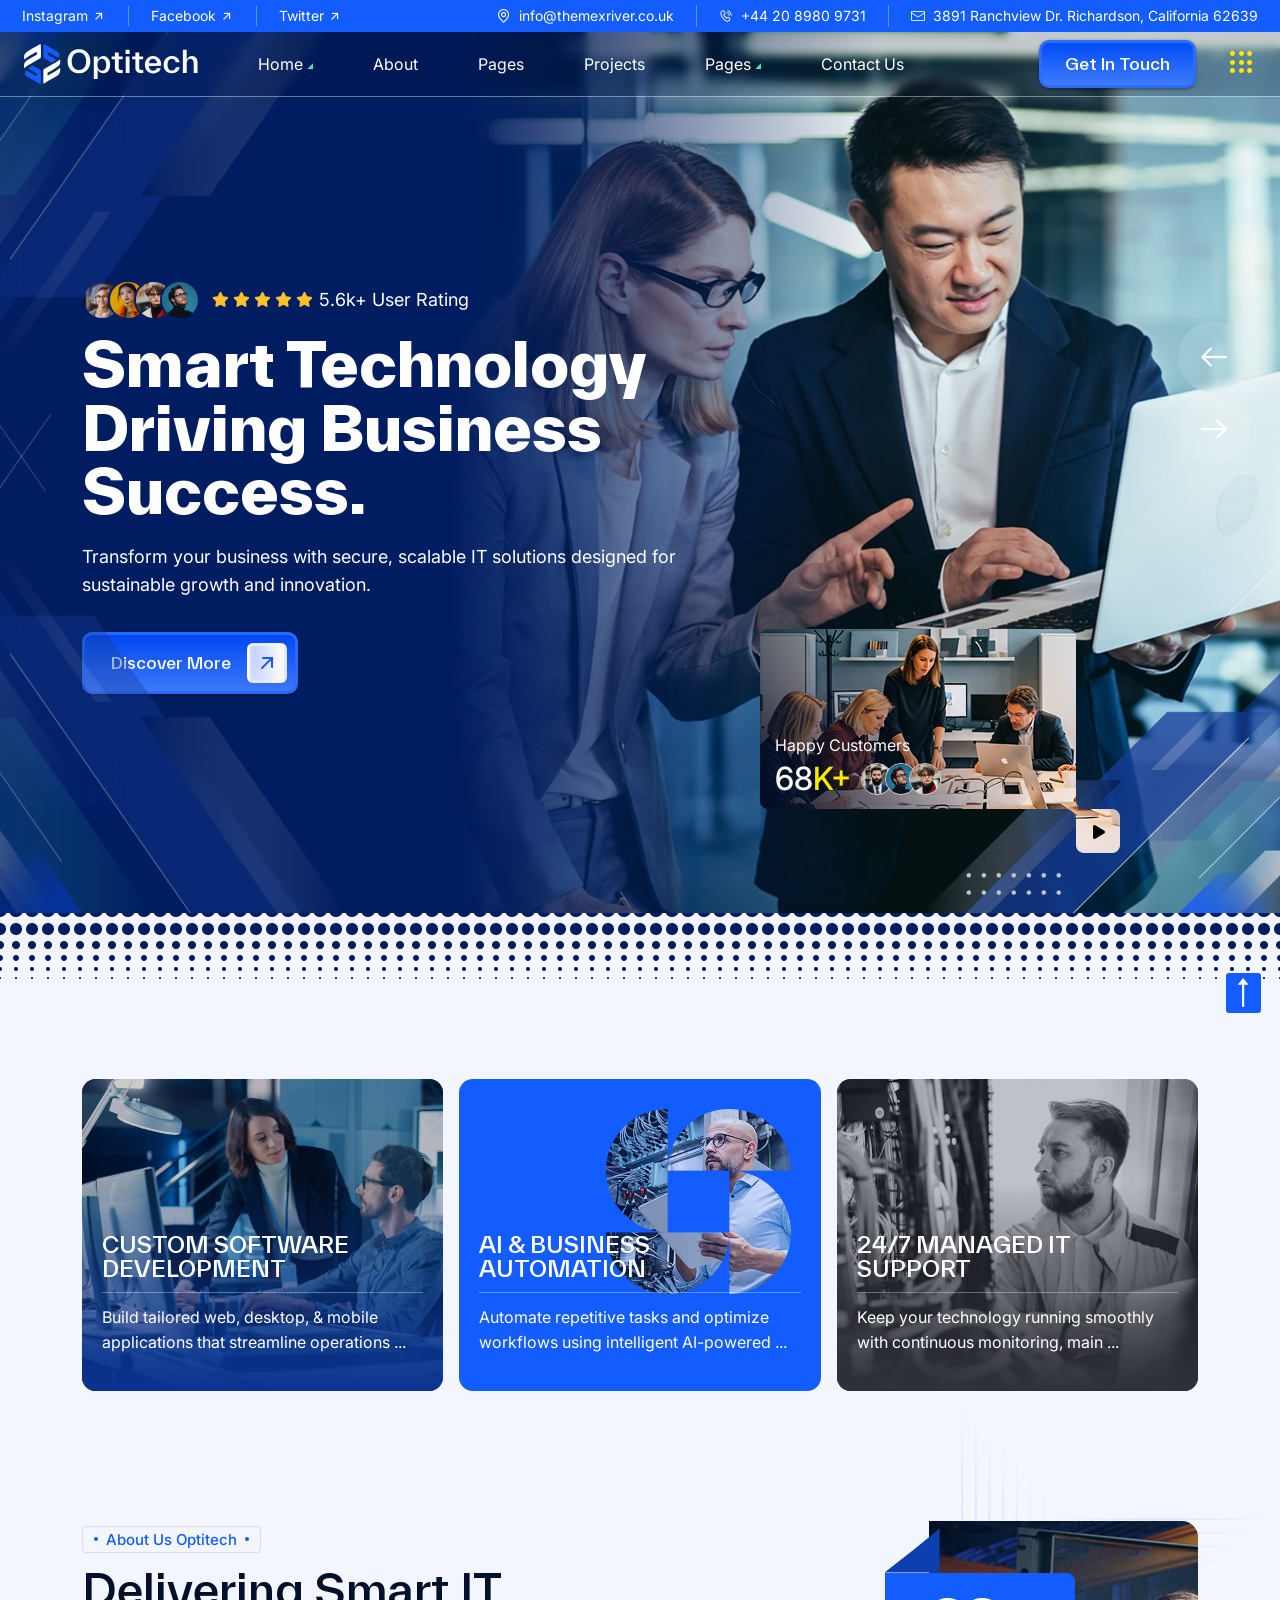
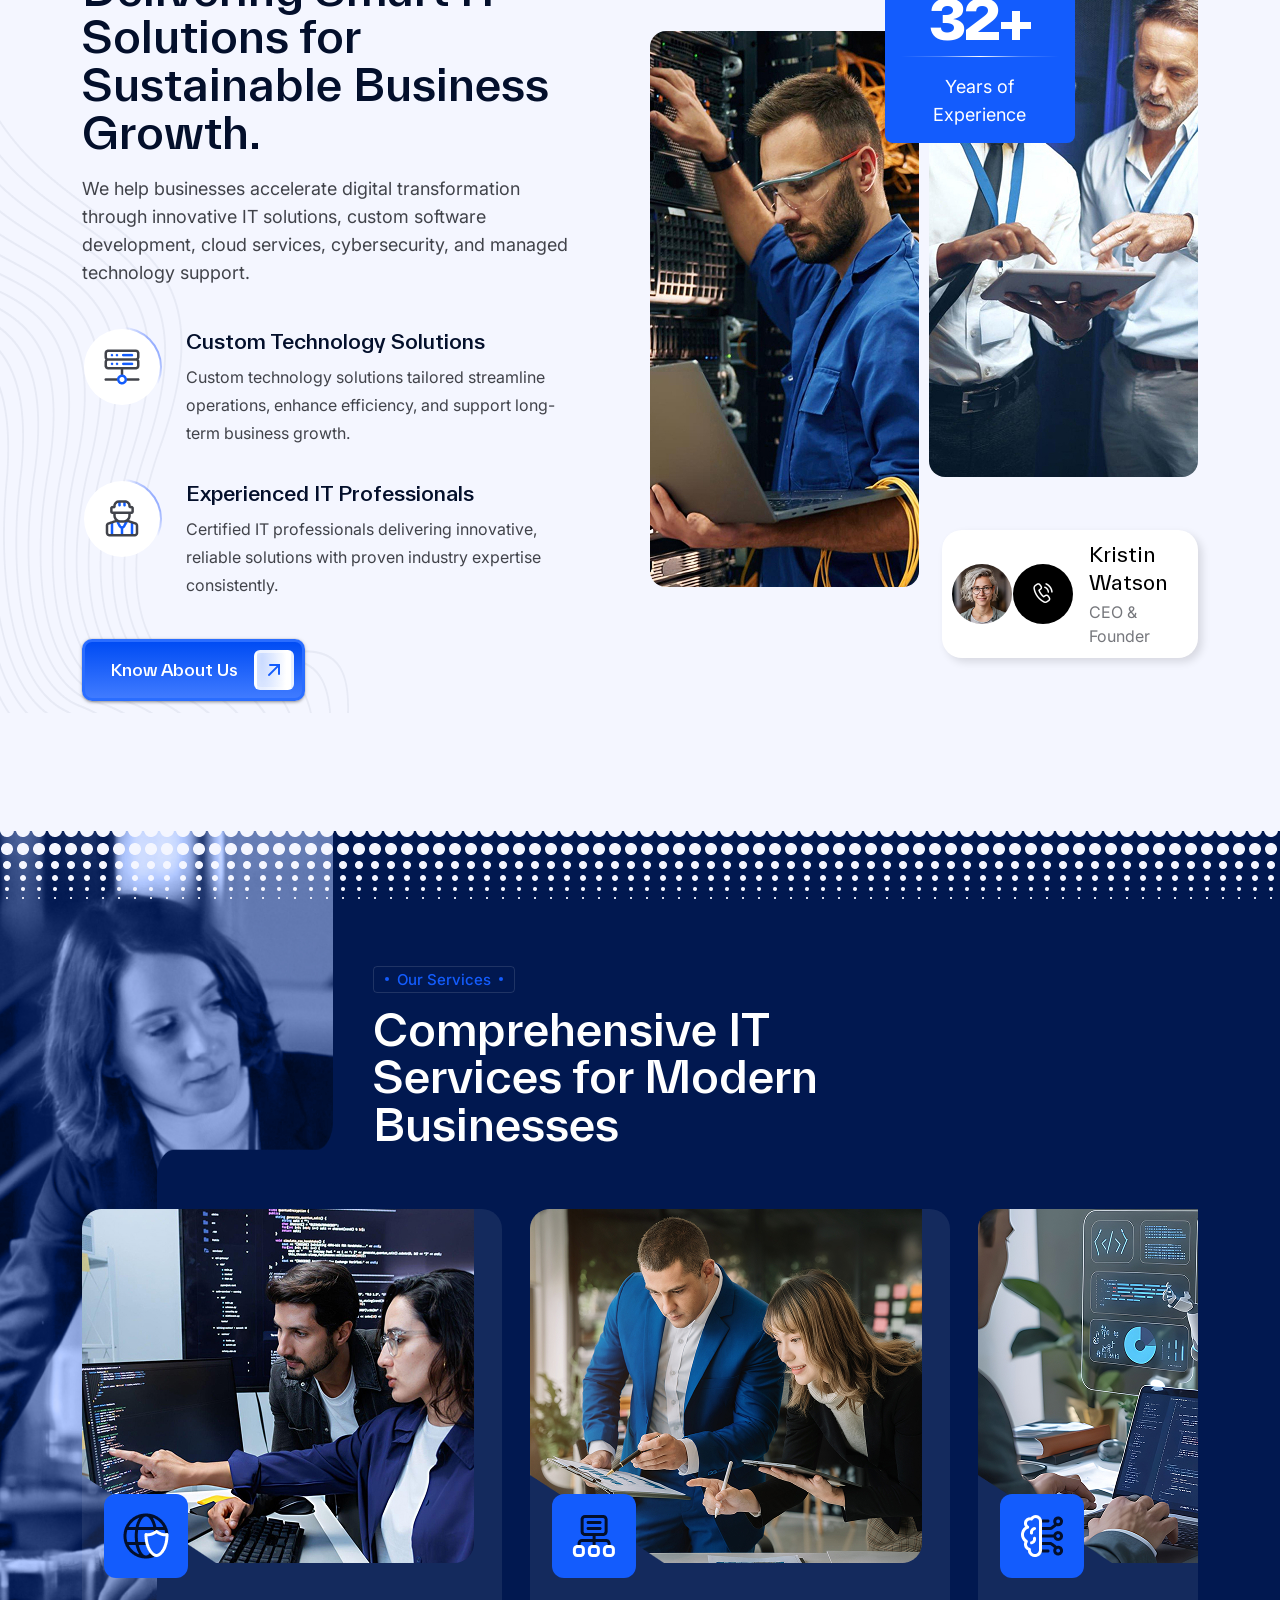
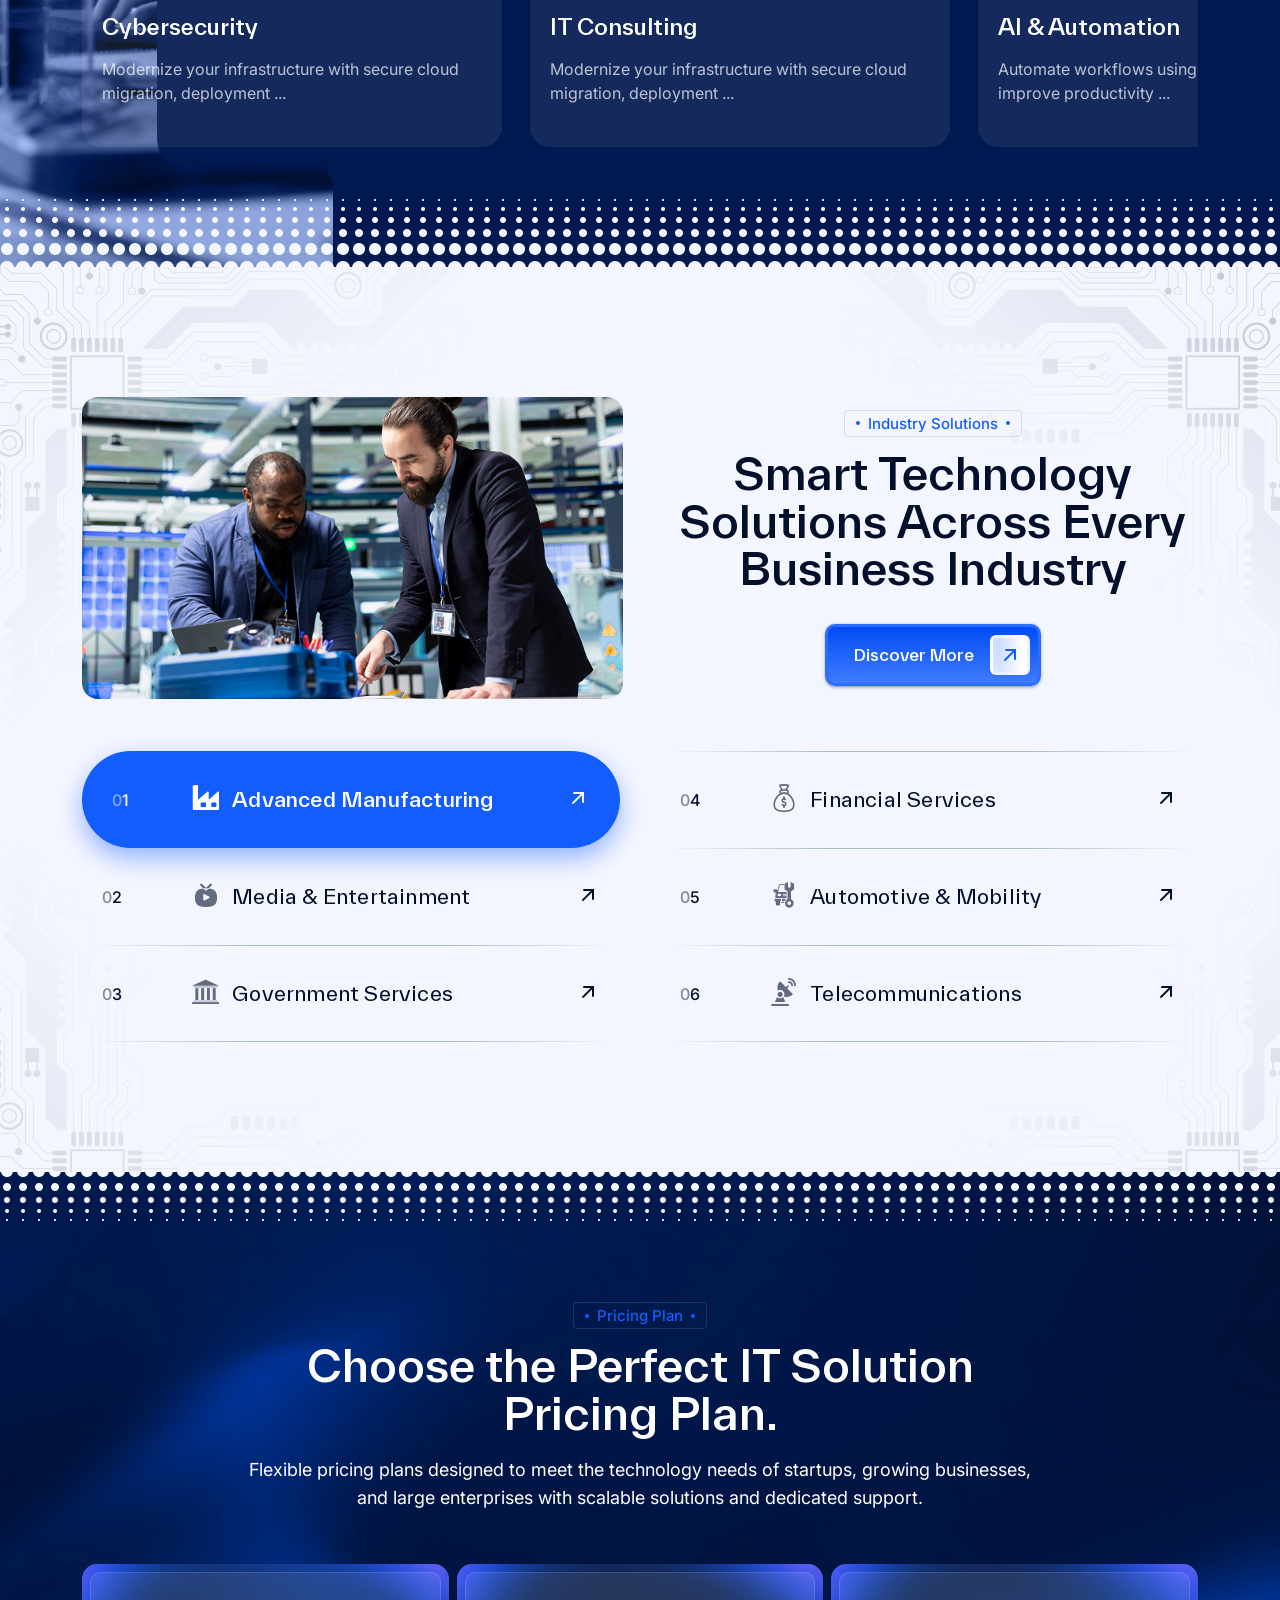
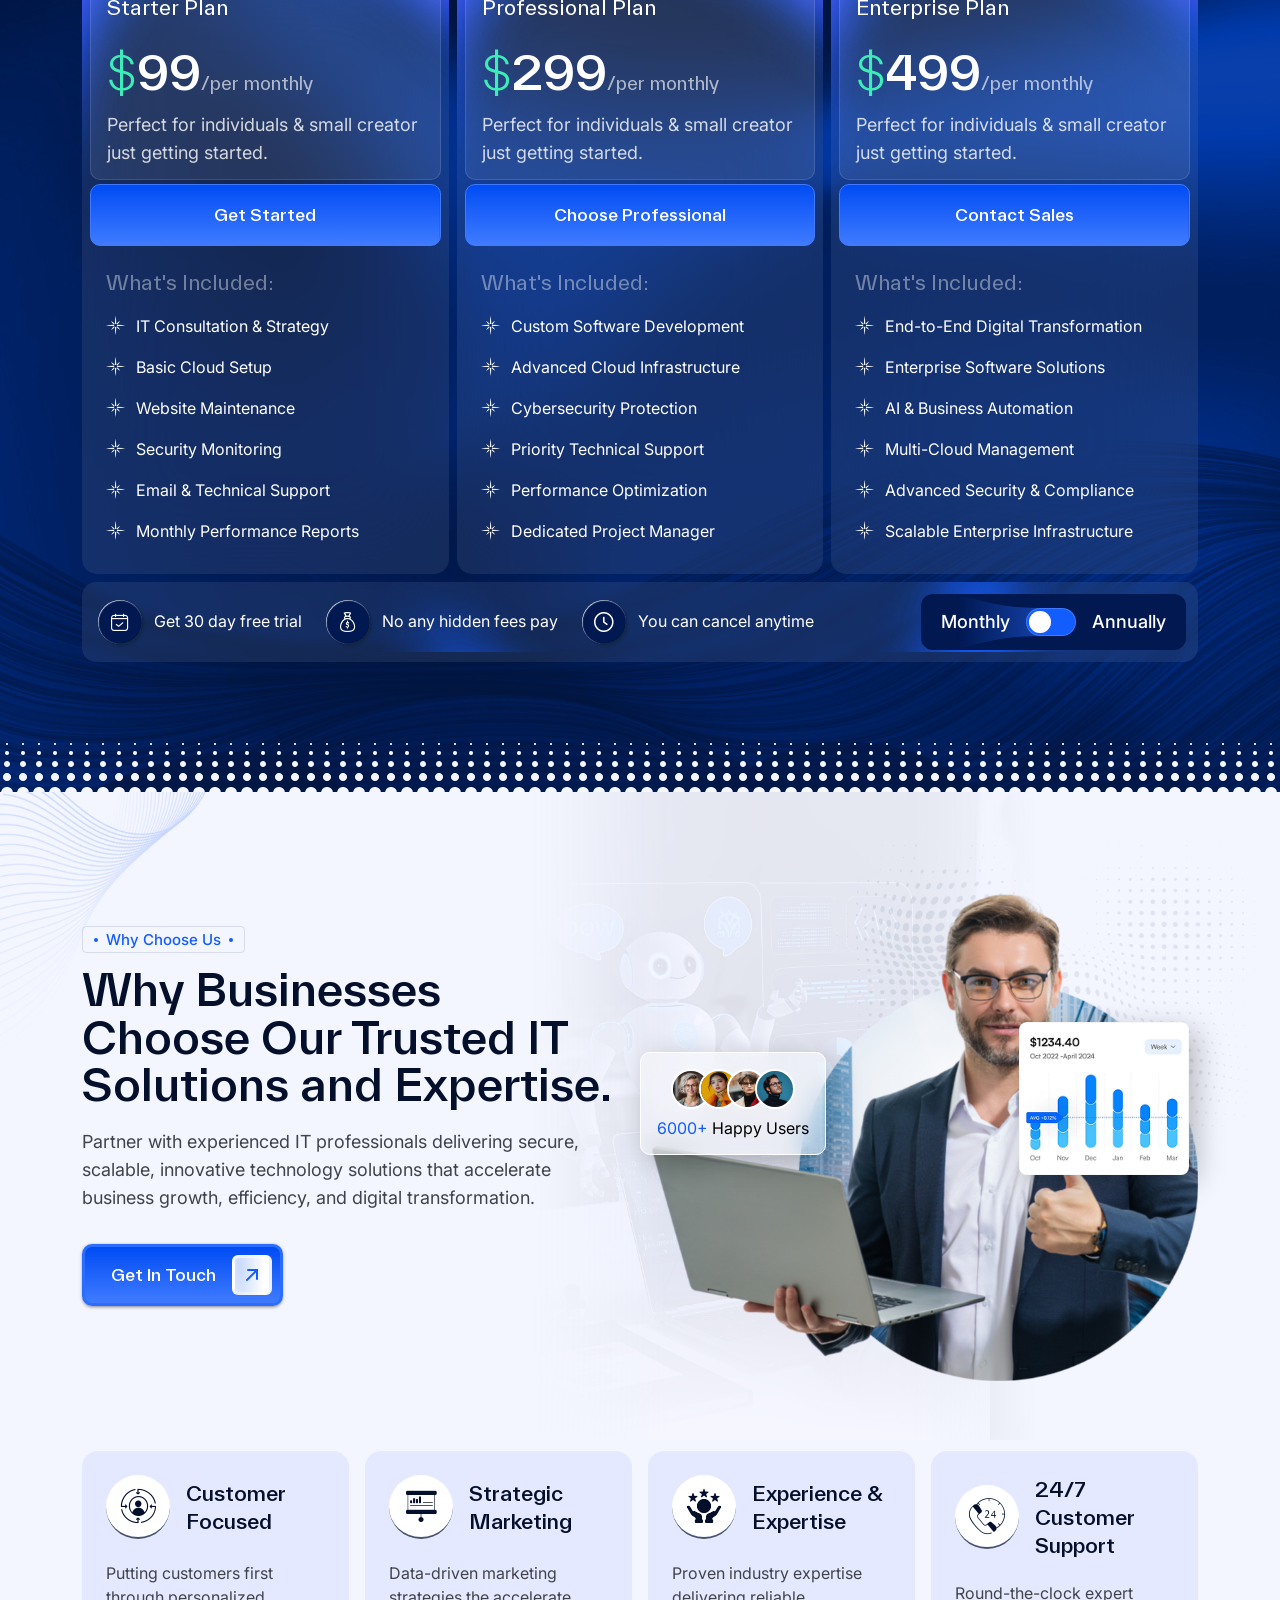
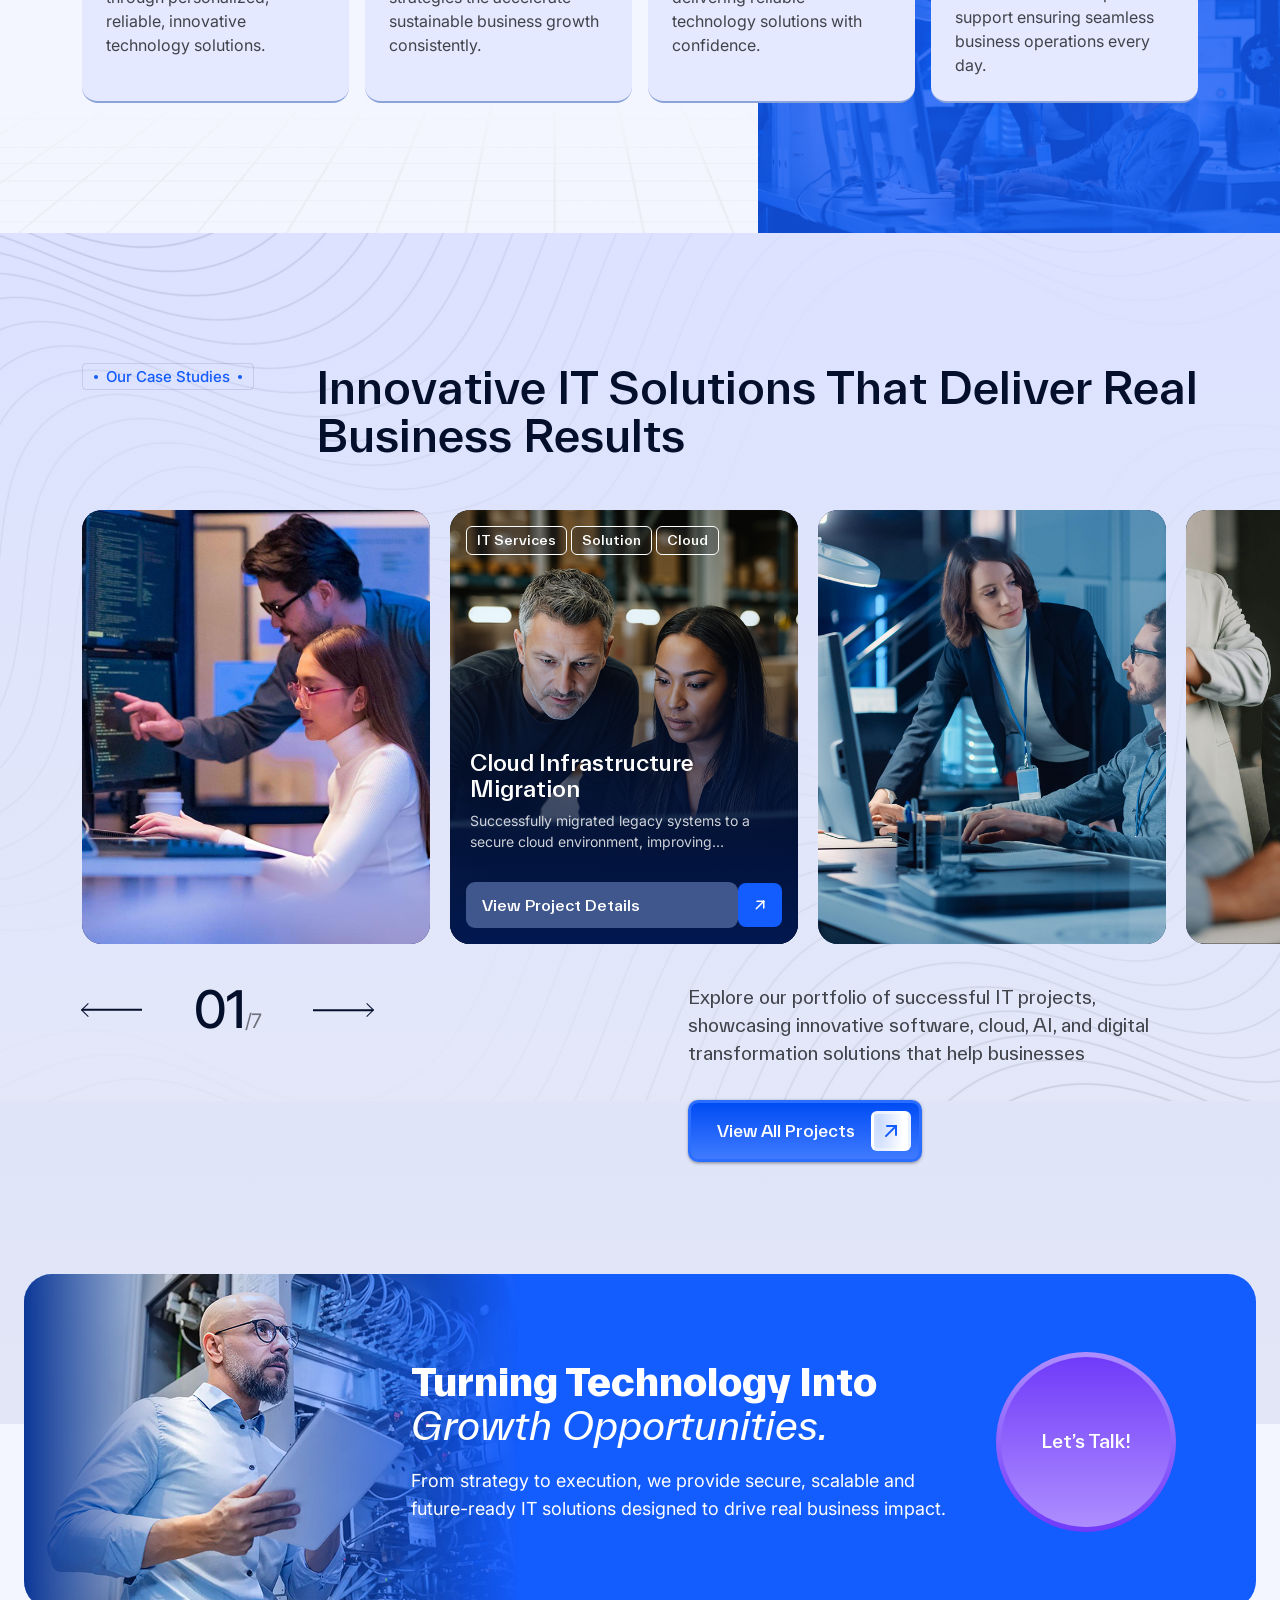
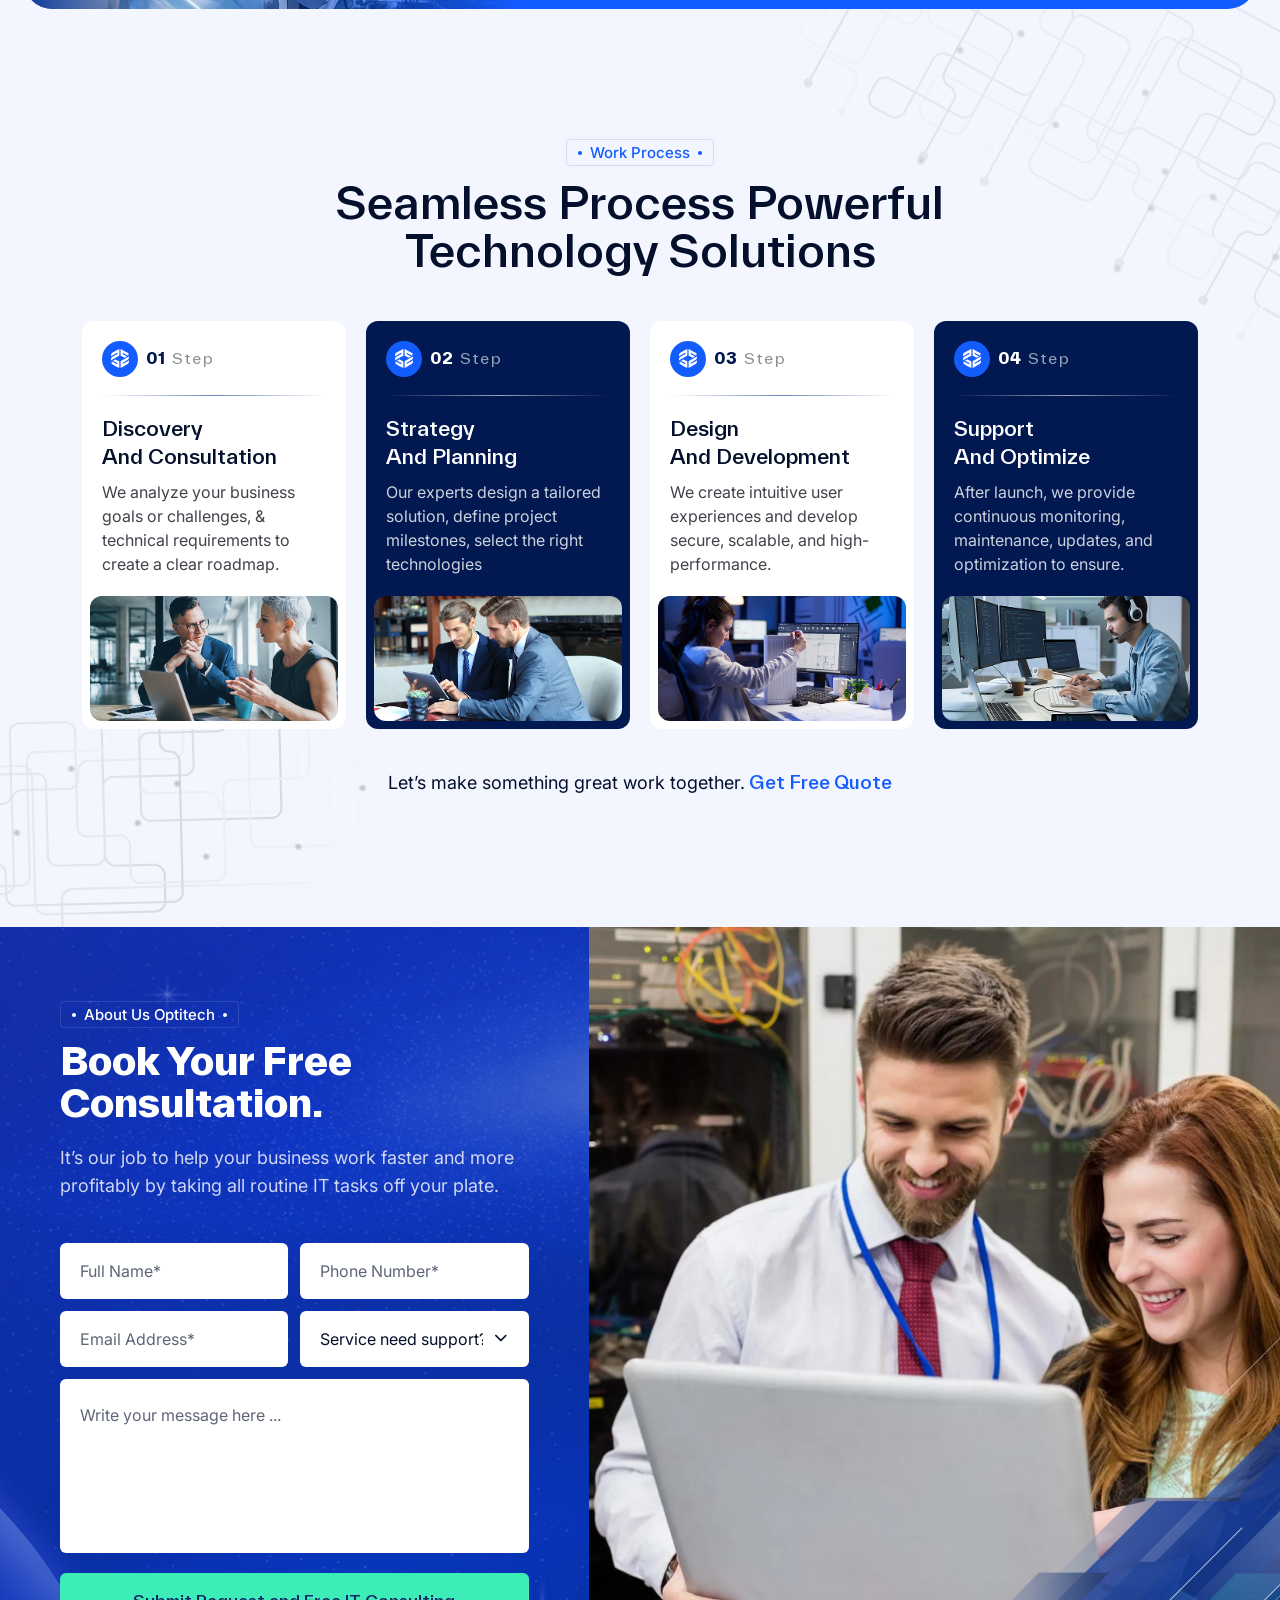
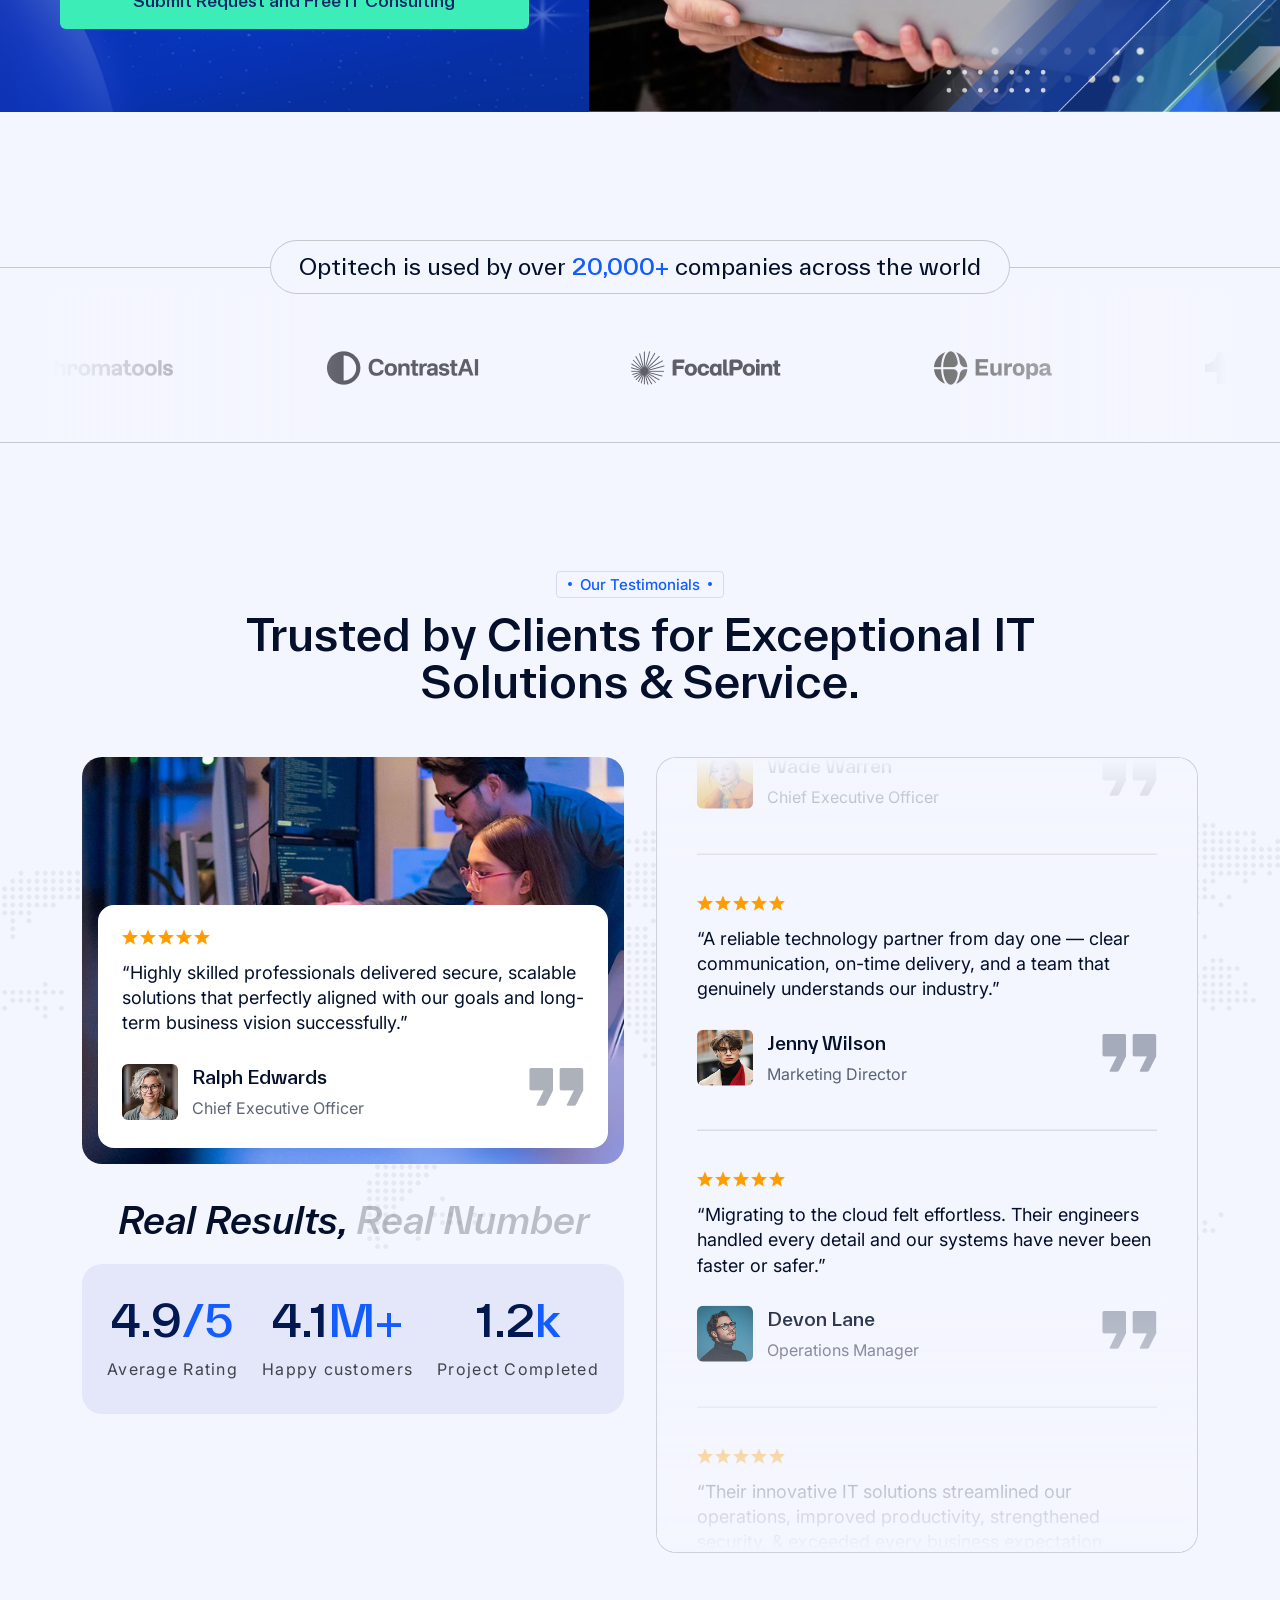
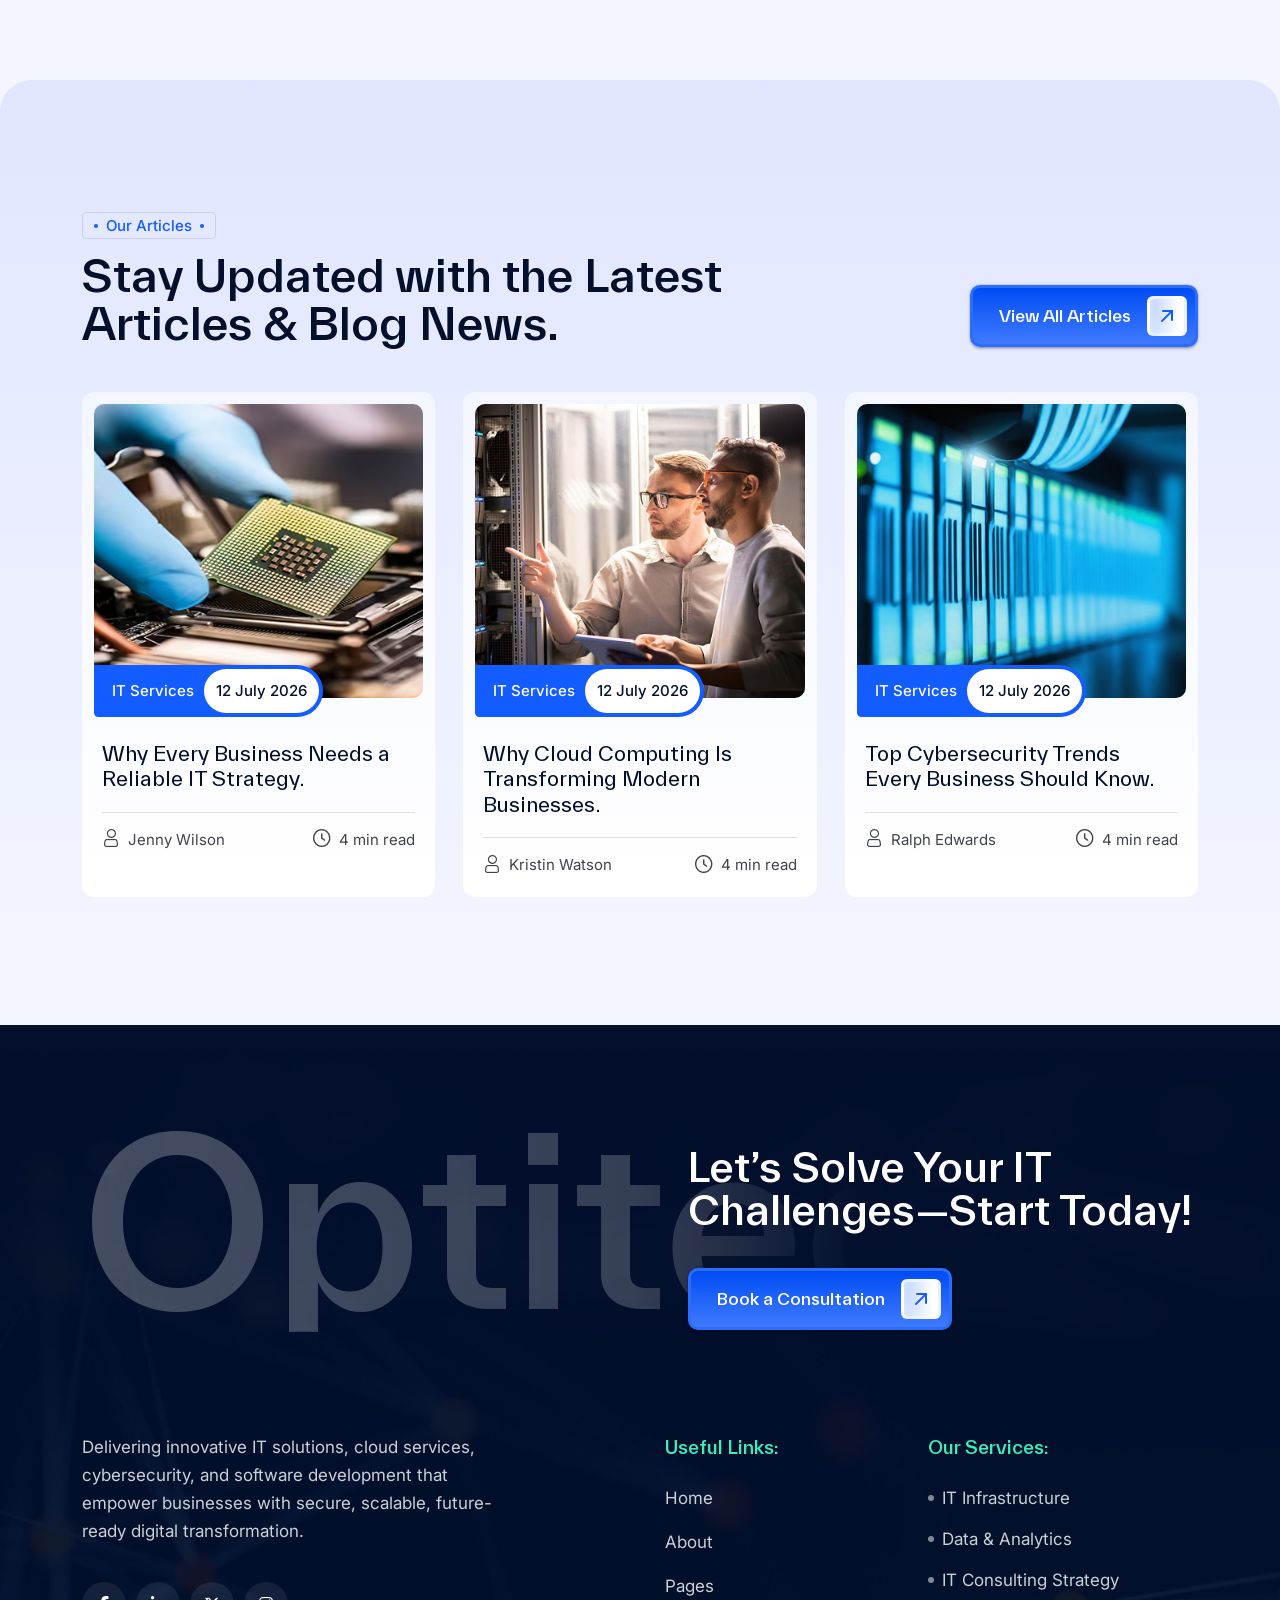
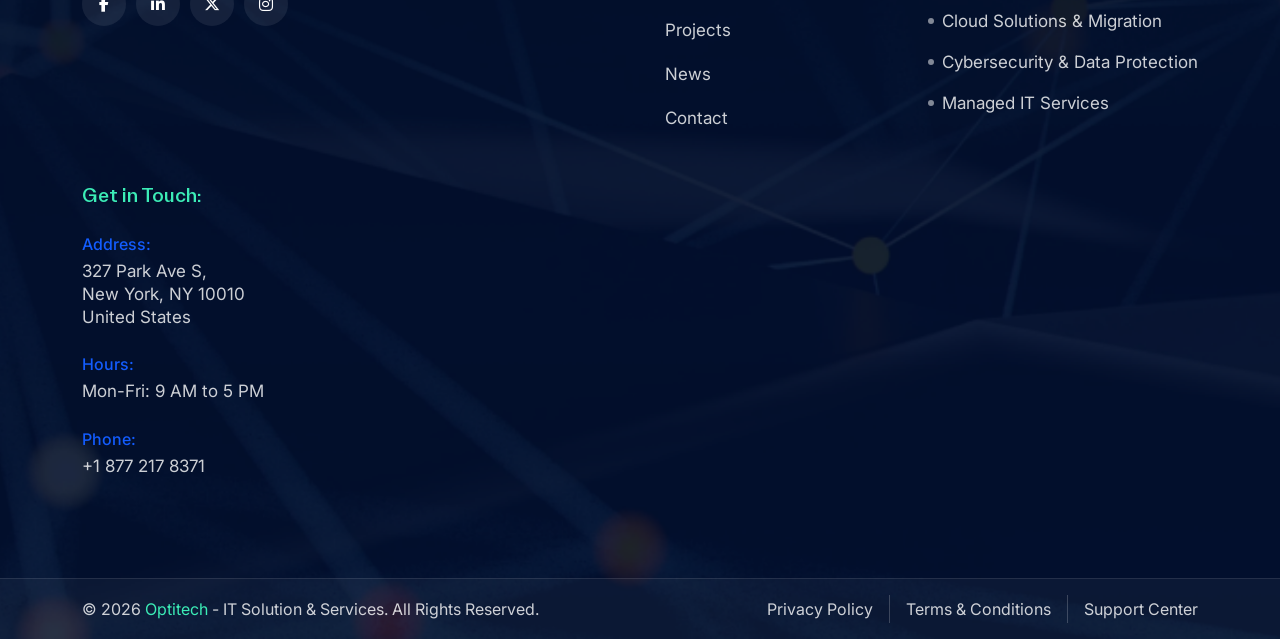
==== commit 79961820: "home-1-dev-done" ====
--- a/index.html
+++ b/index.html
@@ -30,13 +30,12 @@
         <div class="ot-home-1-wrapper ">
 
             <!-- start preloader -->
-            <div class="lt-preloader-1">
-                <div class="lt-preloader-1-wrap" role="status" aria-label="Loading Logistox">
-                    <div class="lt-preloader-1-road">
-                        <span class="truck">
-                            <i class="flaticon-truck flaticon"></i>
-                        </span>
-                        <span class="line"></span>
+            <div class="ot-preloader-1">
+                <div class="ot-preloader-1-wrap" role="status" aria-label="Loading Optitech">
+                    <div class="logo-elm">
+                        <span class="ring"></span>
+                        <span class="ring has-v2"></span>
+                        <img src="assets/img/process/p1-step-icon.svg" alt="">
                     </div>
                 </div>
             </div>
@@ -415,7 +414,7 @@
                 </div>
                 
                 <!-- video -->
-                <div class="ot-hero-1-video " data-mask-image="assets/img/hero/h1-video-mask.png">
+                <div class="ot-hero-1-video wow fadeInUp2" data-wow-delay=".3s" data-mask-image="assets/img/hero/h1-video-mask.png">
                     <div class="bg-img wa-img-cover wa-fix">
                         <img src="assets/img/hero/h2-video.jpg" alt="">
                     </div>
@@ -476,7 +475,7 @@
                 <div class="container ot-container-1">
                     <div class="ot-core-features-1-wrap">
                         <!-- single-card -->
-                        <div class="ot-core-features-1-card">
+                        <div class="ot-core-features-1-card wow fadeInUp2">
                             <div class="bg-img wa-img-cover wa-fix">
                                 <img src="assets/img/core-features/cf1-img-1.jpg" alt="">
                             </div>
@@ -487,7 +486,7 @@
                             </div>
                         </div>
                         <!-- single-card -->
-                        <div class="ot-core-features-1-card has-v2">
+                        <div class="ot-core-features-1-card has-v2 wow fadeInUp2" data-wow-delay=".1s">
                             <div class="bg-img wa-img-cover wa-fix">
                                 <img src="assets/img/core-features/cf1-img-2.png" alt="">
                             </div>
@@ -498,7 +497,7 @@
                             </div>
                         </div>
                         <!-- single-card -->
-                        <div class="ot-core-features-1-card has-v3">
+                        <div class="ot-core-features-1-card has-v3 wow fadeInUp2" data-wow-delay=".2s">
                             <div class="bg-img wa-img-cover wa-fix">
                                 <img src="assets/img/core-features/cf1-img-3.jpg" alt="">
                             </div>
@@ -520,12 +519,12 @@
                         <!-- content -->
                         <div class="ot-about-1-content ">
                             <span class="ot-subtitle-1">About Us Optitech</span>
-                            <h2 class="ot-sec-title-1 sec-title">Delivering Smart IT Solutions for Sustainable Business Growth.</h2>
-                            <p class="ot-p-1 sec-disc">We help businesses accelerate digital transformation through innovative IT solutions, custom software development, cloud services, cybersecurity, and managed technology support.</p>
+                            <h2 class="ot-sec-title-1 wa_title_ani_1 sec-title">Delivering Smart IT Solutions for Sustainable Business Growth.</h2>
+                            <p class="ot-p-1 sec-disc wow fadeInUp2">We help businesses accelerate digital transformation through innovative IT solutions, custom software development, cloud services, cybersecurity, and managed technology support.</p>
 
                             <div class="ot-about-1-service">
                                 <!-- single-service -->
-                                <div class="ot-about-1-service-item">
+                                <div class="ot-about-1-service-item wow fadeInUp2">
                                     <div class="icon">
                                         <img src="assets/img/about/a1-icon-1.png" alt="">
                                     </div>
@@ -535,7 +534,7 @@
                                     </div>
                                 </div>
                                 <!-- single-service -->
-                                <div class="ot-about-1-service-item">
+                                <div class="ot-about-1-service-item wow fadeInUp2">
                                     <div class="icon">
                                         <img src="assets/img/about/a1-icon-2.png" alt="">
                                     </div>
@@ -546,7 +545,7 @@
                                 </div>
                             </div>
 
-                            <div class="btn-elm">
+                            <div class="btn-elm wow fadeInUp2">
                                 <!-- primary-btn -->
                                 <a href="#" aria-label="name" class="ot-pr-btn-1">
                                     <span class="text">
@@ -616,9 +615,9 @@
                     <div class="ot-services-1-title-wrap">
                         <div class="title-elm">
                             <span class="ot-subtitle-1 has-v2">Our Services</span>
-                            <h2 class="ot-sec-title-1 ot-services-1-title">Comprehensive IT Services for Modern Businesses</h2>
-                        </div>
-                        <div class="btn-elm">
+                            <h2 class="ot-sec-title-1 wa_title_ani_1 ot-services-1-title">Comprehensive IT Services for Modern Businesses</h2>
+                        </div>
+                        <div class="btn-elm wow fadeInRight2">
                             <!-- primary-btn -->
                             <a href="#" aria-label="name" class="ot-pr-btn-1">
                                 <span class="text">
@@ -765,43 +764,43 @@
                 <div class="container ot-container-1">
                     <div class="ot-industry-1-top">
                         <!-- tab-images -->
-                        <div class="ot-industry-1-img tab-content">
-                <div class="tab-pane fade show active" id="ot-industry-tab-1" role="tabpanel">
-                    <div class="img-elm wa-img-cover wa-fix">
-                        <img src="assets/img/solutions/s1-img-1.jpg" alt="">
-                    </div>
-                </div>
-                <div class="tab-pane fade" id="ot-industry-tab-2" role="tabpanel">
-                    <div class="img-elm wa-img-cover wa-fix">
-                        <img src="assets/img/solutions/s1-img-2.jpg" alt="">
-                    </div>
-                </div>
-                <div class="tab-pane fade" id="ot-industry-tab-3" role="tabpanel">
-                    <div class="img-elm wa-img-cover wa-fix">
-                        <img src="assets/img/solutions/s1-img-3.jpg" alt="">
-                    </div>
-                </div>
-                <div class="tab-pane fade" id="ot-industry-tab-4" role="tabpanel">
-                    <div class="img-elm wa-img-cover wa-fix">
-                        <img src="assets/img/solutions/s1-img-4.jpg" alt="">
-                    </div>
-                </div>
-                <div class="tab-pane fade" id="ot-industry-tab-5" role="tabpanel">
-                    <div class="img-elm wa-img-cover wa-fix">
-                        <img src="assets/img/solutions/s1-img-5.jpg" alt="">
-                    </div>
-                </div>
-                <div class="tab-pane fade" id="ot-industry-tab-6" role="tabpanel">
-                    <div class="img-elm wa-img-cover wa-fix">
-                        <img src="assets/img/solutions/s1-img-6.jpg" alt="">
-                    </div>
-                </div>
+                        <div class="ot-industry-1-img tab-content wow fadeInUp2">
+                            <div class="tab-pane active" id="ot-industry-tab-1" role="tabpanel">
+                                <div class="img-elm wa-img-cover wa-fix">
+                                    <img src="assets/img/solutions/s1-img-1.jpg" alt="">
+                                </div>
+                            </div>
+                            <div class="tab-pane" id="ot-industry-tab-2" role="tabpanel">
+                                <div class="img-elm wa-img-cover wa-fix">
+                                    <img src="assets/img/solutions/s1-img-2.jpg" alt="">
+                                </div>
+                            </div>
+                            <div class="tab-pane" id="ot-industry-tab-3" role="tabpanel">
+                                <div class="img-elm wa-img-cover wa-fix">
+                                    <img src="assets/img/solutions/s1-img-3.jpg" alt="">
+                                </div>
+                            </div>
+                            <div class="tab-pane" id="ot-industry-tab-4" role="tabpanel">
+                                <div class="img-elm wa-img-cover wa-fix">
+                                    <img src="assets/img/solutions/s1-img-4.jpg" alt="">
+                                </div>
+                            </div>
+                            <div class="tab-pane" id="ot-industry-tab-5" role="tabpanel">
+                                <div class="img-elm wa-img-cover wa-fix">
+                                    <img src="assets/img/solutions/s1-img-5.jpg" alt="">
+                                </div>
+                            </div>
+                            <div class="tab-pane" id="ot-industry-tab-6" role="tabpanel">
+                                <div class="img-elm wa-img-cover wa-fix">
+                                    <img src="assets/img/solutions/s1-img-6.jpg" alt="">
+                                </div>
+                            </div>
                         </div>
 
                         <div class="ot-industry-1-title-wrap">
                             <span class="ot-subtitle-1">Industry Solutions</span>
-                            <h2 class="ot-sec-title-1 ot-industry-1-title">Smart Technology Solutions Across Every Business Industry</h2>
-                            <div class="btn-elm">
+                            <h2 class="ot-sec-title-1 wa_title_ani_1 ot-industry-1-title">Smart Technology Solutions Across Every Business Industry</h2>
+                            <div class="btn-elm wow fadeInUp2">
                                 <!-- primary-btn -->
                                 <a href="#" aria-label="name" class="ot-pr-btn-1">
                                     <span class="text">
@@ -817,66 +816,66 @@
 
                     <!-- tabs -->
                     <div class="ot-industry-1-tabs nav" role="tablist">
-                <button class="single-tab nav-link active" data-bs-toggle="tab" data-bs-target="#ot-industry-tab-1" type="button" role="tab" aria-selected="true">
-                    <span class="number"><span>0</span>1</span>
-                    <span class="text-elm">
-                        <i class="flaticon-factory"></i>
-                        Advanced Manufacturing
-                    </span>
-                    <span class="arrow">
-                        <i class="flaticon-up-right-arrow"></i>
-                    </span>
-                </button>
-                <button class="single-tab nav-link" data-bs-toggle="tab" data-bs-target="#ot-industry-tab-2" type="button" role="tab" aria-selected="false">
-                    <span class="number"><span>0</span>2</span>
-                    <span class="text-elm">
-                        <i class="flaticon-media"></i>
-                        Media &amp; Entertainment
-                    </span>
-                    <span class="arrow">
-                        <i class="flaticon-up-right-arrow"></i>
-                    </span>
-                </button>
-                <button class="single-tab nav-link" data-bs-toggle="tab" data-bs-target="#ot-industry-tab-3" type="button" role="tab" aria-selected="false">
-                    <span class="number"><span>0</span>3</span>
-                    <span class="text-elm">
-                        <i class="flaticon-bank"></i>
-                        Government Services
-                    </span>
-                    <span class="arrow">
-                        <i class="flaticon-up-right-arrow"></i>
-                    </span>
-                </button>
-                <button class="single-tab nav-link" data-bs-toggle="tab" data-bs-target="#ot-industry-tab-4" type="button" role="tab" aria-selected="false">
-                    <span class="number"><span>0</span>4</span>
-                    <span class="text-elm">
-                        <i class="flaticon-money-bag"></i>
-                        Financial Services
-                    </span>
-                    <span class="arrow">
-                        <i class="flaticon-up-right-arrow"></i>
-                    </span>
-                </button>
-                <button class="single-tab nav-link" data-bs-toggle="tab" data-bs-target="#ot-industry-tab-5" type="button" role="tab" aria-selected="false">
-                    <span class="number"><span>0</span>5</span>
-                    <span class="text-elm">
-                        <i class="flaticon-repair"></i>
-                        Automotive &amp; Mobility
-                    </span>
-                    <span class="arrow">
-                        <i class="flaticon-up-right-arrow"></i>
-                    </span>
-                </button>
-                <button class="single-tab nav-link" data-bs-toggle="tab" data-bs-target="#ot-industry-tab-6" type="button" role="tab" aria-selected="false">
-                    <span class="number"><span>0</span>6</span>
-                    <span class="text-elm">
-                        <i class="flaticon-satellite-dish"></i>
-                        Telecommunications
-                    </span>
-                    <span class="arrow">
-                        <i class="flaticon-up-right-arrow"></i>
-                    </span>
-                </button>
+                        <button class="single-tab nav-link active wow fadeInUp2" data-bs-toggle="tab" data-bs-target="#ot-industry-tab-1" type="button" role="tab" aria-selected="true">
+                            <span class="number"><span>0</span>1</span>
+                            <span class="text-elm">
+                                <i class="flaticon-factory"></i>
+                                Advanced Manufacturing
+                            </span>
+                            <span class="arrow">
+                                <i class="flaticon-up-right-arrow"></i>
+                            </span>
+                        </button>
+                        <button class="single-tab nav-link wow fadeInUp2 " data-wow-delay=".2s" data-bs-toggle="tab" data-bs-target="#ot-industry-tab-2" type="button" role="tab" aria-selected="false">
+                            <span class="number"><span>0</span>2</span>
+                            <span class="text-elm">
+                                <i class="flaticon-media"></i>
+                                Media &amp; Entertainment
+                            </span>
+                            <span class="arrow">
+                                <i class="flaticon-up-right-arrow"></i>
+                            </span>
+                        </button>
+                        <button class="single-tab nav-link wow fadeInUp2" data-bs-toggle="tab" data-bs-target="#ot-industry-tab-3" type="button" role="tab" aria-selected="false">
+                            <span class="number"><span>0</span>3</span>
+                            <span class="text-elm">
+                                <i class="flaticon-bank"></i>
+                                Government Services
+                            </span>
+                            <span class="arrow">
+                                <i class="flaticon-up-right-arrow"></i>
+                            </span>
+                        </button>
+                        <button class="single-tab nav-link wow fadeInUp2 " data-wow-delay=".2s" data-bs-toggle="tab" data-bs-target="#ot-industry-tab-4" type="button" role="tab" aria-selected="false">
+                            <span class="number"><span>0</span>4</span>
+                            <span class="text-elm">
+                                <i class="flaticon-money-bag"></i>
+                                Financial Services
+                            </span>
+                            <span class="arrow">
+                                <i class="flaticon-up-right-arrow"></i>
+                            </span>
+                        </button>
+                        <button class="single-tab nav-link wow fadeInUp2" data-bs-toggle="tab" data-bs-target="#ot-industry-tab-5" type="button" role="tab" aria-selected="false">
+                            <span class="number"><span>0</span>5</span>
+                            <span class="text-elm">
+                                <i class="flaticon-repair"></i>
+                                Automotive &amp; Mobility
+                            </span>
+                            <span class="arrow">
+                                <i class="flaticon-up-right-arrow"></i>
+                            </span>
+                        </button>
+                        <button class="single-tab nav-link wow fadeInUp2 " data-wow-delay=".2s" data-bs-toggle="tab" data-bs-target="#ot-industry-tab-6" type="button" role="tab" aria-selected="false">
+                            <span class="number"><span>0</span>6</span>
+                            <span class="text-elm">
+                                <i class="flaticon-satellite-dish"></i>
+                                Telecommunications
+                            </span>
+                            <span class="arrow">
+                                <i class="flaticon-up-right-arrow"></i>
+                            </span>
+                        </button>
                     </div>
                 </div>
             </section>
@@ -894,13 +893,13 @@
                 <div class="container ot-container-1">
                     <div class="ot-price-1-title-wrap">
                         <span class="ot-subtitle-1 has-v2">Pricing Plan</span>
-                        <h2 class="ot-sec-title-1 ot-price-1-title">Choose the Perfect IT Solution Pricing Plan.</h2>
-                        <p class="ot-p-1 ot-price-1-disc">Flexible pricing plans designed to meet the technology needs of startups, growing businesses, and large enterprises with scalable solutions and dedicated support.</p>
+                        <h2 class="ot-sec-title-1 wa_title_ani_1 ot-price-1-title">Choose the Perfect IT Solution Pricing Plan.</h2>
+                        <p class="ot-p-1 ot-price-1-disc wow fadeInUp2">Flexible pricing plans designed to meet the technology needs of startups, growing businesses, and large enterprises with scalable solutions and dedicated support.</p>
                     </div>
 
                     <div class="ot-price-1-wrap">
                         <!-- single-card -->
-                        <div class="ot-price-1-card">
+                        <div class="ot-price-1-card wow fadeInUp2" data-wow-delay=".2s">
                             <div class="card-bg">
                                 <img src="assets/img/price/p1-card-bg-1.png" alt="">
                             </div>
@@ -944,7 +943,7 @@
                             </div>
                         </div>
                         <!-- single-card -->
-                        <div class="ot-price-1-card">
+                        <div class="ot-price-1-card wow fadeInUp2">
                             <div class="card-bg">
                                 <img src="assets/img/price/p1-card-bg-1.png" alt="">
                             </div>
@@ -988,7 +987,7 @@
                             </div>
                         </div>
                         <!-- single-card -->
-                        <div class="ot-price-1-card">
+                        <div class="ot-price-1-card wow fadeInUp2" data-wow-delay=".2s">
                             <div class="card-bg">
                                 <img src="assets/img/price/p1-card-bg-1.png" alt="">
                             </div>
@@ -1034,7 +1033,7 @@
                     </div>
 
                     <!-- bottom-bar -->
-                    <div class="ot-price-1-bottom">
+                    <div class="ot-price-1-bottom wow fadeInUp2">
                         <div class="bg-clr">
                             <img src="assets/img/price/p1-bottom-bg-clr.png" alt="">
                         </div>
@@ -1089,10 +1088,10 @@
                 <div class="container ot-container-1">
                     <div class="ot-choose-1-top">
                         <div class="ot-choose-1-content">
-                            <span class="ot-subtitle-1">Why Choose Us</span>
-                            <h2 class="ot-sec-title-1 ot-choose-1-title">Why Businesses Choose Our Trusted IT Solutions and Expertise.</h2>
-                            <p class="ot-p-1 ot-choose-1-disc">Partner with experienced IT professionals delivering secure, scalable, innovative technology solutions that accelerate business growth, efficiency, and digital transformation.</p>
-                            <div class="btn-elm">
+                            <span class="ot-subtitle-1 wow fadeInUp2">Why Choose Us</span>
+                            <h2 class="ot-sec-title-1 wa_title_ani_1 ot-choose-1-title">Why Businesses Choose Our Trusted IT Solutions and Expertise.</h2>
+                            <p class="ot-p-1 ot-choose-1-disc wow fadeInUp2">Partner with experienced IT professionals delivering secure, scalable, innovative technology solutions that accelerate business growth, efficiency, and digital transformation.</p>
+                            <div class="btn-elm wow fadeInUp2">
                                 <!-- primary-btn -->
                                 <a href="#" aria-label="name" class="ot-pr-btn-1">
                                     <span class="text">
@@ -1105,12 +1104,12 @@
                             </div>
                         </div>
 
-                        <div class="ot-choose-1-img">
+                        <div class="ot-choose-1-img wow fadeInUp2">
                             <img src="assets/img/choose/c1-main-img.png" alt="">
                         </div>
 
                         <!-- happy-users -->
-                        <div class="ot-choose-1-author">
+                        <div class="ot-choose-1-author wow fadeInUp2" data-wow-delay=".2s">
                             <div class="author-img">
                                 <div class="author-img-single wa-img-cover wa-fix">
                                     <img src="assets/img/testimonial/author-img-1.jpg" alt="">
@@ -1128,14 +1127,14 @@
                             <p class="text-elm"><span>6000+</span> Happy Users</p>
                         </div>
 
-                        <div class="ot-choose-1-graph">
+                        <div class="ot-choose-1-graph wow fadeInUp2" data-wow-delay=".3s">
                             <img src="assets/img/choose/c1-graph.png" alt="">
                         </div>
                     </div>
 
                     <div class="ot-choose-1-wrap">
                         <!-- single-card -->
-                        <div class="ot-choose-1-card">
+                        <div class="ot-choose-1-card wow fadeInUp2">
                             <div class="top-elm">
                                 <span class="icon">
                                     <i class="flaticon-customer-centricity flaticon"></i>
@@ -1145,7 +1144,7 @@
                             <p class="ot-p-1 disc">Putting customers first through personalized, reliable, innovative technology solutions.</p>
                         </div>
                         <!-- single-card -->
-                        <div class="ot-choose-1-card">
+                        <div class="ot-choose-1-card wow fadeInUp2" data-wow-delay=".1s">
                             <div class="top-elm">
                                 <span class="icon">
                                     <i class="flaticon-marketing-plan flaticon"></i>
@@ -1155,7 +1154,7 @@
                             <p class="ot-p-1 disc">Data-driven marketing strategies the accelerate sustainable business growth consistently.</p>
                         </div>
                         <!-- single-card -->
-                        <div class="ot-choose-1-card">
+                        <div class="ot-choose-1-card wow fadeInUp2" data-wow-delay=".2s">
                             <div class="top-elm">
                                 <span class="icon">
                                     <i class="flaticon-customer-loyalty flaticon"></i>
@@ -1165,7 +1164,7 @@
                             <p class="ot-p-1 disc">Proven industry expertise delivering reliable technology solutions with confidence.</p>
                         </div>
                         <!-- single-card -->
-                        <div class="ot-choose-1-card">
+                        <div class="ot-choose-1-card wow fadeInUp2" data-wow-delay=".3s">
                             <div class="top-elm">
                                 <span class="icon">
                                     <i class="flaticon-customer-care flaticon"></i>
@@ -1187,16 +1186,17 @@
                 <div class="container ot-container-1">
                     <div class="ot-project-1-title-wrap">
                         <span class="ot-subtitle-1">Our Case Studies</span>
-                        <h2 class="ot-sec-title-1 ot-project-1-title">Innovative IT Solutions That Deliver Real Business Results</h2>
-                    </div>
-
-                    <div class="ot-project-1-slider ot_project1_slider ">
+                        <h2 class="ot-sec-title-1 wa_title_ani_1 ot-project-1-title">Innovative IT Solutions That Deliver Real Business Results</h2>
+                    </div>
+
+                    <div class="ot-project-1-slider ot_project1_slider wow fadeInUp2">
                         <div class="swiper-wrapper">
+
                             <!-- single-item -->
                             <div class="swiper-slide">
                                 <div class="ot-project-1-item">
                                     <div class="bg-img wa-img-cover wa-fix">
-                                        <img src="assets/img/projects/p1-img-1.jpg" alt="">
+                                        <img src="assets/img/projects/p1-img-2.jpg" alt="">
                                     </div>
                                     <div class="tag-elm">
                                         <span class="single-tag">IT Services</span>
@@ -1205,7 +1205,7 @@
                                     </div>
                                     <div class="content-elm">
                                         <h3 class="title">
-                                            <a href="#" aria-label="name">Cloud Infrastructure Migration</a>
+                                            <a href="#" aria-label="name">Enterprise Cybersecurity Upgrade</a>
                                         </h3>
                                         <p class="disc">Successfully migrated legacy systems to a secure cloud environment, improving scalability, reducing ...</p>
                                     </div>
@@ -1217,11 +1217,12 @@
                                     </a>
                                 </div>
                             </div>
+
                             <!-- single-item -->
                             <div class="swiper-slide">
                                 <div class="ot-project-1-item">
                                     <div class="bg-img wa-img-cover wa-fix">
-                                        <img src="assets/img/projects/p1-img-2.jpg" alt="">
+                                        <img src="assets/img/projects/p1-img-1.jpg" alt="">
                                     </div>
                                     <div class="tag-elm">
                                         <span class="single-tag">IT Services</span>
@@ -1230,7 +1231,7 @@
                                     </div>
                                     <div class="content-elm">
                                         <h3 class="title">
-                                            <a href="#" aria-label="name">Enterprise Cybersecurity Upgrade</a>
+                                            <a href="#" aria-label="name">Cloud Infrastructure Migration</a>
                                         </h3>
                                         <p class="disc">Successfully migrated legacy systems to a secure cloud environment, improving scalability, reducing ...</p>
                                     </div>
@@ -1242,6 +1243,7 @@
                                     </a>
                                 </div>
                             </div>
+
                             <!-- single-item -->
                             <div class="swiper-slide">
                                 <div class="ot-project-1-item">
@@ -1267,6 +1269,7 @@
                                     </a>
                                 </div>
                             </div>
+
                             <!-- single-item -->
                             <div class="swiper-slide">
                                 <div class="ot-project-1-item">
@@ -1292,6 +1295,7 @@
                                     </a>
                                 </div>
                             </div>
+                            
                             <!-- single-item -->
                             <div class="swiper-slide">
                                 <div class="ot-project-1-item">
@@ -1374,15 +1378,15 @@
                     </div>
 
                     <div class="ot-project-1-bottom">
-                        <div class="ot-project-1-arrows">
+                        <div class="ot-project-1-arrows wow fadeInUp2">
                             <button type="button" aria-label="previous project" class="arrow-btn prev ot_project1_prev"></button>
                             <div class="counter ot_project1_pagination"></div>
                             <button type="button" aria-label="next project" class="arrow-btn next ot_project1_next"></button>
                         </div>
 
                         <div class="ot-project-1-content">
-                            <p class="disc">Explore our portfolio of successful IT projects, showcasing innovative software, cloud, AI, and digital transformation solutions that help businesses</p>
-                            <div class="btn-elm">
+                            <p class="disc wow fadeInUp2">Explore our portfolio of successful IT projects, showcasing innovative software, cloud, AI, and digital transformation solutions that help businesses</p>
+                            <div class="btn-elm wow fadeInUp2">
                                 <!-- primary-btn -->
                                 <a href="#" aria-label="name" class="ot-pr-btn-1">
                                     <span class="text">
@@ -1402,16 +1406,16 @@
             <!-- cta-start -->
             <section class="ot-cta-1-area">
                 <div class="ot-cta-1-wrap">
-                    <div class="bg-img wa-img-cover wa-fix">
+                    <div class="bg-img wa-img-cover wa-fix wow fadeInLeft2">
                         <img src="assets/img/cta/c1-img-1.jpg" alt="">
                     </div>
 
                     <div class="ot-cta-1-content">
-                        <h2 class="title">Turning Technology Into <span>Growth Opportunities.</span></h2>
-                        <p class="disc">From strategy to execution, we provide secure, scalable and future-ready IT solutions designed to drive real business impact.</p>
-                    </div>
-
-                    <a href="#" aria-label="name" class="ot-cta-1-btn">Let&rsquo;s Talk!</a>
+                        <h2 class="title wow fadeInUp2">Turning Technology Into <span>Growth Opportunities.</span></h2>
+                        <p class="disc wow fadeInUp2" data-wow-delay=".1s">From strategy to execution, we provide secure, scalable and future-ready IT solutions designed to drive real business impact.</p>
+                    </div>
+
+                    <a href="#" aria-label="name" class="ot-cta-1-btn wow fadeInRight2" data-wow-delay=".2s">Let&rsquo;s Talk!</a>
                 </div>
             </section>
             <!-- cta-end -->
@@ -1434,7 +1438,7 @@
 
                             <div class="ot-process-1-title-wrap">
                                 <span class="ot-subtitle-1">Work Process</span>
-                                <h2 class="ot-sec-title-1">Seamless Process Powerful Technology Solutions</h2>
+                                <h2 class="ot-sec-title-1 wa_title_ani_1">Seamless Process Powerful Technology Solutions</h2>
                             </div>
 
                             <div class="ot-process-1-wrap">
@@ -1519,46 +1523,457 @@
             </section>
             <!-- process-end -->
 
-            
-            <br>
-            <br>
-            <br>
-            <br>
-            <br>
-            <br>
-            <br>
-            <br>
-            <br>
-            <br>
-            <br>
-            <br>
-            <br>
-            <br>
-            <br>
-            <br>
-            <br>
-            <br>
-            <br>
-            <br>
-            <br>
-            <br>
-            <br>
-            <br>
-            <br>
-            <br>
-            <br>
-            <br>
-            <br>
-            <br>
-            <br>
-            <br>
-            <br>
-            <br>
-            <br>
-            <br>
-            <br>
-            <br>
-            <br>
+            <!-- contact-start -->
+            <section class="ot-contact-1-area">
+                <div class="ot-contact-1-wrap">
+                    <!-- form-side -->
+                    <div class="ot-contact-1-left">
+                        <div class="bg-img wa-img-cover wa-fix">
+                            <img src="assets/img/contact/c1-bg-img.png" alt="">
+                        </div>
+
+                        <div class="ot-contact-1-content">
+                            <span class="ot-subtitle-1 has-v2">About Us Optitech</span>
+                            <h2 class="title">Book Your Free Consultation.</h2>
+                            <p class="disc">It&rsquo;s our job to help your business work faster and more profitably by taking all routine IT tasks off your plate.</p>
+                        </div>
+
+                        <form action="#" class="ot-contact-1-form">
+                            <div class="form-grp">
+                                <input type="text" placeholder="Full Name*">
+                            </div>
+                            <div class="form-grp">
+                                <input type="tel" placeholder="Phone Number*">
+                            </div>
+                            <div class="form-grp">
+                                <input type="email" placeholder="Email Address*">
+                            </div>
+                            <div class="form-grp has-select">
+                                <select>
+                                    <option>Service need support?</option>
+                                    <option>Cloud Solutions</option>
+                                    <option>Cybersecurity</option>
+                                    <option>IT Consulting</option>
+                                    <option>AI &amp; Automation</option>
+                                </select>
+                                <span class="icon">
+                                    <i class="flaticon-down"></i>
+                                </span>
+                            </div>
+                            <div class="form-grp has-textarea">
+                                <textarea placeholder="Write your message here ..."></textarea>
+                            </div>
+                            <button type="submit" class="form-btn">Submit Request and Free IT Consulting</button>
+                        </form>
+                    </div>
+
+                    <!-- image-side -->
+                    <div class="ot-contact-1-right">
+                        <div class="bg-img wa-img-cover wa-fix wa_clip_animation">
+                            <img class="wa_clip_animation_img" data-animate="true" src="assets/img/contact/c1-img.jpg" alt="">
+                        </div>
+                        <div class="bg-shape">
+                            <img src="assets/img/contact/c1-shape.png" alt="">
+                        </div>
+                    </div>
+                </div>
+            </section>
+            <!-- contact-end -->
+
+            <!-- partner-start -->
+            <section class="ot-partner-1-area">
+                <div class="ot-partner-1-top wa_add_class">
+                    <p class="text-elm">Optitech is used by over&nbsp;<span>20,000+</span>&nbsp;companies across the world</p>
+                </div>
+
+                <div class="ot-partner-1-marquee-wrap">
+                    <div class="ot-partner-1-marquee wa_marquee" data-speed="40" data-pause="true">
+                            <div class="single-logo">
+                                <img src="assets/img/partner/p1-logo-1.png" alt="">
+                            </div>
+                            <div class="single-logo">
+                                <img src="assets/img/partner/p1-logo-2.png" alt="">
+                            </div>
+                            <div class="single-logo">
+                                <img src="assets/img/partner/p1-logo-3.png" alt="">
+                            </div>
+                            <div class="single-logo">
+                                <img src="assets/img/partner/p1-logo-4.png" alt="">
+                            </div>
+                            <div class="single-logo">
+                                <img src="assets/img/partner/p1-logo-5.png" alt="">
+                            </div>
+                            <div class="single-logo">
+                                <img src="assets/img/partner/p1-logo-6.png" alt="">
+                            </div>
+                            <div class="single-logo">
+                                <img src="assets/img/partner/p1-logo-7.png" alt="">
+                            </div>
+                    </div>
+                </div>
+            </section>
+            <!-- partner-end -->
+
+            <!-- testimonial-start -->
+            <section class="ot-testimonial-1-area">
+                <div class="bg-dot-shape">
+                    <img src="assets/img/testimonial/t1-bg-dot-shape.png" alt="">
+                </div>
+                <div class="container ot-container-1">
+                    <div class="ot-testimonial-1-title-wrap">
+                        <span class="ot-subtitle-1">Our Testimonials</span>
+                        <h2 class="ot-sec-title-1 wa_title_ani_1">Trusted by Clients for Exceptional IT Solutions &amp; Service.</h2>
+                    </div>
+
+                    <div class="ot-testimonial-1-wrap">
+                        <!-- feature + results -->
+                        <div class="ot-testimonial-1-left">
+                            <div class="ot-testimonial-1-feature wow fadeInUp2">
+                                <div class="bg-img wa-img-cover wa-fix">
+                                    <img src="assets/img/testimonial/t1-img-1.jpg" alt="">
+                                </div>
+                                <div class="content-card wow fadeInUp2" data-wow-delay=".2s">
+                                            <div class="ot-testimonial-1-item">
+                                                <div class="star-elm">
+                                                    <i class="flaticon-star"></i>
+                                                    <i class="flaticon-star"></i>
+                                                    <i class="flaticon-star"></i>
+                                                    <i class="flaticon-star"></i>
+                                                    <i class="flaticon-star"></i>
+                                                </div>
+                                                <p class="disc">&ldquo;Highly skilled professionals delivered secure, scalable solutions that perfectly aligned with our goals and long-term business vision successfully.&rdquo;</p>
+                                                <div class="author-elm">
+                                                    <div class="author">
+                                                        <div class="author-img wa-img-cover wa-fix">
+                                                            <img src="assets/img/testimonial/author-img-1.jpg" alt="">
+                                                        </div>
+                                                        <div class="text-elm">
+                                                            <h4 class="name">Ralph Edwards</h4>
+                                                            <p class="designation">Chief Executive Officer</p>
+                                                        </div>
+                                                    </div>
+                                                    <span class="quote-icon">
+                                                        <i class="flaticon-quote"></i>
+                                                    </span>
+                                                </div>
+                                            </div>
+                                </div>
+                            </div>
+
+                            <div class="ot-testimonial-1-results">
+                                <h3 class="title wow fadeInUp2">Real Results, <span>Real Number</span></h3>
+                                <div class="counter-wrap wow fadeInUp2" data-wow-delay=".1s">
+                                    <div class="single-counter">
+                                        <h4 class="number">4.9<span>/5</span></h4>
+                                        <p class="text">Average Rating</p>
+                                    </div>
+                                    <div class="single-counter">
+                                        <h4 class="number">4.1<span>M+</span></h4>
+                                        <p class="text">Happy customers</p>
+                                    </div>
+                                    <div class="single-counter">
+                                        <h4 class="number">1.2<span>k</span></h4>
+                                        <p class="text">Project Completed</p>
+                                    </div>
+                                </div>
+                            </div>
+                        </div>
+
+                        <!-- auto sliding list -->
+                        <div class="ot-testimonial-1-right">
+                            <div class="slide-wrap wa_marquee_down_top">
+                                <div class="slide-item">
+                                            <div class="ot-testimonial-1-item">
+                                                <div class="star-elm">
+                                                    <i class="flaticon-star"></i>
+                                                    <i class="flaticon-star"></i>
+                                                    <i class="flaticon-star"></i>
+                                                    <i class="flaticon-star"></i>
+                                                    <i class="flaticon-star"></i>
+                                                </div>
+                                                <p class="disc">&ldquo;Their innovative IT solutions streamlined our operations, improved productivity, strengthened security, &amp; exceeded every business expectation consistently.&rdquo;</p>
+                                                <div class="author-elm">
+                                                    <div class="author">
+                                                        <div class="author-img wa-img-cover wa-fix">
+                                                            <img src="assets/img/testimonial/author-img-2.jpg" alt="">
+                                                        </div>
+                                                        <div class="text-elm">
+                                                            <h4 class="name">Wade Warren</h4>
+                                                            <p class="designation">Chief Executive Officer</p>
+                                                        </div>
+                                                    </div>
+                                                    <span class="quote-icon">
+                                                        <i class="flaticon-quote"></i>
+                                                    </span>
+                                                </div>
+                                            </div>
+                                </div>
+                                <div class="slide-item">
+                                            <div class="ot-testimonial-1-item">
+                                                <div class="star-elm">
+                                                    <i class="flaticon-star"></i>
+                                                    <i class="flaticon-star"></i>
+                                                    <i class="flaticon-star"></i>
+                                                    <i class="flaticon-star"></i>
+                                                    <i class="flaticon-star"></i>
+                                                </div>
+                                                <p class="disc">&ldquo;A reliable technology partner from day one — clear communication, on-time delivery, and a team that genuinely understands our industry.&rdquo;</p>
+                                                <div class="author-elm">
+                                                    <div class="author">
+                                                        <div class="author-img wa-img-cover wa-fix">
+                                                            <img src="assets/img/testimonial/author-img-3.jpg" alt="">
+                                                        </div>
+                                                        <div class="text-elm">
+                                                            <h4 class="name">Jenny Wilson</h4>
+                                                            <p class="designation">Marketing Director</p>
+                                                        </div>
+                                                    </div>
+                                                    <span class="quote-icon">
+                                                        <i class="flaticon-quote"></i>
+                                                    </span>
+                                                </div>
+                                            </div>
+                                </div>
+                                <div class="slide-item">
+                                            <div class="ot-testimonial-1-item">
+                                                <div class="star-elm">
+                                                    <i class="flaticon-star"></i>
+                                                    <i class="flaticon-star"></i>
+                                                    <i class="flaticon-star"></i>
+                                                    <i class="flaticon-star"></i>
+                                                    <i class="flaticon-star"></i>
+                                                </div>
+                                                <p class="disc">&ldquo;Migrating to the cloud felt effortless. Their engineers handled every detail and our systems have never been faster or safer.&rdquo;</p>
+                                                <div class="author-elm">
+                                                    <div class="author">
+                                                        <div class="author-img wa-img-cover wa-fix">
+                                                            <img src="assets/img/testimonial/author-img-4.jpg" alt="">
+                                                        </div>
+                                                        <div class="text-elm">
+                                                            <h4 class="name">Devon Lane</h4>
+                                                            <p class="designation">Operations Manager</p>
+                                                        </div>
+                                                    </div>
+                                                    <span class="quote-icon">
+                                                        <i class="flaticon-quote"></i>
+                                                    </span>
+                                                </div>
+                                            </div>
+                                </div>
+                            </div>
+                        </div>
+                    </div>
+                </div>
+            </section>
+            <!-- testimonial-end -->
+
+            <!-- blog-start -->
+            <section class="ot-blog-1-area">
+                <div class="container ot-container-1">
+                    <div class="ot-blog-1-title-wrap">
+                        <div class="title-elm">
+                            <span class="ot-subtitle-1">Our Articles</span>
+                            <h2 class="ot-sec-title-1 wa_title_ani_1 ot-blog-1-title">Stay Updated with the Latest Articles &amp; Blog News.</h2>
+                        </div>
+                        <div class="btn-elm wow fadeInRight2">
+                            <!-- primary-btn -->
+                            <a href="#" aria-label="name" class="ot-pr-btn-1">
+                                <span class="text">
+                                    View All Articles
+                                </span>
+                                <span class="icon">
+                                    <i class="flaticon-up-right-arrow flaticon"></i>
+                                </span>
+                            </a>
+                        </div>
+                    </div>
+
+                    <div class="ot-blog-1-wrap">
+                            <!-- single-card -->
+                            <div class="ot-blog-1-card wow fadeInUp2" >
+                                <div class="img-wrap">
+                                    <div class="img-elm wa-img-cover wa-fix">
+                                        <img src="assets/img/blog/b1-img-1.jpg" alt="">
+                                    </div>
+                                    <div class="tag-elm">
+                                        <span class="cat">IT Services</span>
+                                        <span class="date">12 July 2026</span>
+                                    </div>
+                                </div>
+                                <div class="content-wrap">
+                                    <h3 class="title">
+                                        <a href="#" aria-label="name">Why Every Business Needs a Reliable IT Strategy.</a>
+                                    </h3>
+                                    <div class="br-line"></div>
+                                    <div class="meta-elm">
+                                        <span class="single-meta">
+                                            <i class="flaticon-user"></i>
+                                            Jenny Wilson
+                                        </span>
+                                        <span class="single-meta">
+                                            <i class="flaticon-clock"></i>
+                                            4 min read
+                                        </span>
+                                    </div>
+                                </div>
+                            </div>
+                            <!-- single-card -->
+                            <div class="ot-blog-1-card wow fadeInUp2" data-wow-delay=".1s">
+                                <div class="img-wrap">
+                                    <div class="img-elm wa-img-cover wa-fix">
+                                        <img src="assets/img/blog/b1-img-2.jpg" alt="">
+                                    </div>
+                                    <div class="tag-elm">
+                                        <span class="cat">IT Services</span>
+                                        <span class="date">12 July 2026</span>
+                                    </div>
+                                </div>
+                                <div class="content-wrap">
+                                    <h3 class="title">
+                                        <a href="#" aria-label="name">Why Cloud Computing Is Transforming Modern Businesses.</a>
+                                    </h3>
+                                    <div class="br-line"></div>
+                                    <div class="meta-elm">
+                                        <span class="single-meta">
+                                            <i class="flaticon-user"></i>
+                                            Kristin Watson
+                                        </span>
+                                        <span class="single-meta">
+                                            <i class="flaticon-clock"></i>
+                                            4 min read
+                                        </span>
+                                    </div>
+                                </div>
+                            </div>
+                            <!-- single-card -->
+                            <div class="ot-blog-1-card wow fadeInUp2" data-wow-delay=".2s">
+                                <div class="img-wrap">
+                                    <div class="img-elm wa-img-cover wa-fix">
+                                        <img src="assets/img/blog/b1-img-3.jpg" alt="">
+                                    </div>
+                                    <div class="tag-elm">
+                                        <span class="cat">IT Services</span>
+                                        <span class="date">12 July 2026</span>
+                                    </div>
+                                </div>
+                                <div class="content-wrap">
+                                    <h3 class="title">
+                                        <a href="#" aria-label="name">Top Cybersecurity Trends Every Business Should Know.</a>
+                                    </h3>
+                                    <div class="br-line"></div>
+                                    <div class="meta-elm">
+                                        <span class="single-meta">
+                                            <i class="flaticon-user"></i>
+                                            Ralph Edwards
+                                        </span>
+                                        <span class="single-meta">
+                                            <i class="flaticon-clock"></i>
+                                            4 min read
+                                        </span>
+                                    </div>
+                                </div>
+                            </div>
+                    </div>
+                </div>
+            </section>
+            <!-- blog-end -->
+
+            <!-- footer-start -->
+            <footer class="ot-footer-1-area">
+                <div class="bg-img wa-img-cover wa-fix">
+                    <img src="assets/img/footer/f1-bg-img.png" alt="">
+                </div>
+
+                <div class="container ot-container-1">
+                    <div class="ot-footer-1-top wa_add_class">
+                        <span class="watermark">Optitech</span>
+                        <div class="cta-elm">
+                            <h2 class="title">Let&rsquo;s Solve Your IT Challenges&mdash;Start Today!</h2>
+                            <!-- primary-btn -->
+                            <a href="#" aria-label="name" class="ot-pr-btn-1">
+                                <span class="text">
+                                    Book a Consultation
+                                </span>
+                                <span class="icon">
+                                    <i class="flaticon-up-right-arrow flaticon"></i>
+                                </span>
+                            </a>
+                        </div>
+                    </div>
+
+                    <div class="ot-footer-1-widget-wrap">
+                        <!-- single-widget -->
+                        <div class="ot-footer-1-widget">
+                            <p class="disc">Delivering innovative IT solutions, cloud services, cybersecurity, and software development that empower businesses with secure, scalable, future-ready digital transformation.</p>
+                            <div class="social-elm">
+                                <a href="#" aria-label="social link" class=""><i class="fa-brands fa-facebook-f"></i></a>
+                                <a href="#" aria-label="social link" ><i class="fa-brands fa-linkedin-in"></i></a>
+                                <a href="#" aria-label="social link" class=""><i class="fa-brands fa-x-twitter"></i></a>
+                                <a href="#" aria-label="social link" class=""><i class="fa-brands fa-instagram"></i></a>
+                            </div>
+                        </div>
+
+                        <!-- single-widget -->
+                        <div class="ot-footer-1-widget">
+                            <h3 class="widget-title">Useful Links:</h3>
+                            <ul class="link-list wa-ul">
+                                    <li><a href="#" aria-label="name">Home</a></li>
+                                    <li><a href="#" aria-label="name">About</a></li>
+                                    <li><a href="#" aria-label="name">Pages</a></li>
+                                    <li><a href="#" aria-label="name">Projects</a></li>
+                                    <li><a href="#" aria-label="name">News</a></li>
+                                    <li><a href="#" aria-label="name">Contact</a></li>
+                            </ul>
+                        </div>
+
+                        <!-- single-widget -->
+                        <div class="ot-footer-1-widget">
+                            <h3 class="widget-title">Our Services:</h3>
+                            <ul class="service-list wa-ul">
+                                    <li><a href="#" aria-label="name">IT Infrastructure</a></li>
+                                    <li><a href="#" aria-label="name">Data &amp; Analytics</a></li>
+                                    <li><a href="#" aria-label="name">IT Consulting Strategy</a></li>
+                                    <li><a href="#" aria-label="name">Cloud Solutions &amp; Migration</a></li>
+                                    <li><a href="#" aria-label="name">Cybersecurity &amp; Data Protection</a></li>
+                                    <li><a href="#" aria-label="name">Managed IT Services</a></li>
+                            </ul>
+                        </div>
+
+                        <!-- single-widget -->
+                        <div class="ot-footer-1-widget">
+                            <h3 class="widget-title">Get in Touch:</h3>
+                            <div class="info-item">
+                                <h4 class="label">Address:</h4>
+                                <p class="text">327 Park Ave S, <br> New York, NY 10010 <br> United States</p>
+                            </div>
+                            <div class="info-item">
+                                <h4 class="label">Hours:</h4>
+                                <p class="text">Mon-Fri: 9 AM to 5 PM</p>
+                            </div>
+                            <div class="info-item">
+                                <h4 class="label">Phone:</h4>
+                                <p class="text"><a href="tel:+18772178371">+1 877 217 8371</a></p>
+                            </div>
+                        </div>
+                    </div>
+                </div>
+
+                <div class="ot-footer-1-bottom">
+                    <div class="container ot-container-1">
+                        <div class="bottom-wrap">
+                            <p class="copyright">&copy; 2026 <span>Optitech</span> - IT Solution &amp; Services. All Rights Reserved.</p>
+                            <ul class="bottom-link wa-ul">
+                                <li><a href="#" aria-label="name">Privacy Policy</a></li>
+                                <li><a href="#" aria-label="name">Terms &amp; Conditions</a></li>
+                                <li><a href="#" aria-label="name">Support Center</a></li>
+                            </ul>
+                        </div>
+                    </div>
+                </div>
+
+            </footer>
+            <!-- footer-end -->
+
 
 
             <!-- offcanvas-start -->
@@ -1746,7 +2161,11 @@
             </div>
             <!-- search-popup-end -->
 
-
+            <!-- back-to-top-button-start -->            
+            <div class="wa-back-to-top wa_backToTop">
+                <svg xmlns="http://www.w3.org/2000/svg" viewBox="0 0 24 24" class="injected-svg" data-src="https://static.elfsight.com/icons/app-back-to-top-arrow-4.svg" xmlns:xlink="http://www.w3.org/1999/xlink"><path d="M8 6.74 11.748 2l3.75 4.74h-3l.001 14.998H11V6.74z"></path></svg>
+            </div>
+            <!-- back-to-top-button-end -->
         </div>
 
 
@@ -1764,6 +2183,7 @@
         <script src="assets/js/gsap.min.js"></script>
         <script src="assets/js/CustomEase.min.js"></script>
         <script src="assets/js/appear.js"></script>
+        <script src="assets/js/lenis.min.js"></script>
         <script src="assets/js/ScrollTrigger.min.js"></script>
         <script src="assets/js/main-common.js"></script>
         <script src="assets/js/main.js"></script>
--- a/assets/css/main.css
+++ b/assets/css/main.css
@@ -69,7 +69,7 @@
 */
 @import url("https://fonts.googleapis.com/css2?family=Inter:ital,opsz,wght@0,14..32,100..900;1,14..32,100..900&display=swap");
 :root {
-  scroll-behavior: smooth;
+  scroll-behavior: inherit;
   --ot-font-1: "Inter", sans-serif;
   --ot-font-2: 'TWK Everett';
   --ot-clr-pr-1: #135CFD;
@@ -195,7 +195,7 @@
     border: none;
   }
   ::-webkit-scrollbar-thumb {
-    background: var(--lt-clr-pr-1);
+    background: var(--ot-clr-pr-1);
     border-radius: 6px;
   }
 }
@@ -1271,12 +1271,19 @@
   gap: 16px;
   padding: 8px 8px 8px 26px;
   align-items: center;
-  border: 3px solid #407BFF;
-  background: var(--ot-clr-gd-1);
+  border: 3px solid #2a6dff;
+  background-image: linear-gradient(180deg, #407BFF 0%, #0038B8 100%), var(--ot-clr-gd-1);
+  background-repeat: no-repeat;
+  background-position: left center, center;
+  background-size: 0% 100%, 100% 100%;
+  transition: background-size 0.5s cubic-bezier(0.16, 1, 0.3, 1);
   box-shadow: 0px 0px 0.224852px 0.224852px rgba(0, 0, 0, 0.07), 0px 0px 0.224852px 0.674556px rgba(0, 0, 0, 0.05), 0px 2.69822px 2.92308px -1.34911px rgba(0, 0, 0, 0.25), 0px 0.899408px 3.59763px 0.899408px rgba(0, 0, 0, 0.12);
   border-radius: 10px;
 }
 .ot-pr-btn-1 .icon {
+  position: relative;
+  z-index: 1;
+  overflow: hidden;
   width: 40px;
   height: 40px;
   display: inline-flex;
@@ -1287,6 +1294,35 @@
   border-radius: 6px;
   color: var(--ot-clr-pr-1);
   font-size: 24px;
+  transition: border-color 0.5s cubic-bezier(0.16, 1, 0.3, 1), box-shadow 0.5s cubic-bezier(0.16, 1, 0.3, 1);
+}
+.ot-pr-btn-1 .icon i {
+  transition: transform 0.45s cubic-bezier(0.16, 1, 0.3, 1);
+}
+.ot-pr-btn-1 .icon::after {
+  content: "\f103";
+  font-family: flaticon_optitech !important;
+  font-style: normal;
+  line-height: 1;
+  position: absolute;
+  left: 50%;
+  top: 50%;
+  transform: translate(-190%, 150%);
+  transition: transform 0.45s cubic-bezier(0.16, 1, 0.3, 1);
+}
+.ot-pr-btn-1:hover {
+  background-size: 100% 100%, 100% 100%;
+  color: #fff;
+}
+.ot-pr-btn-1:hover .icon {
+  border-color: #fff;
+  box-shadow: 0 0 0 4px rgba(255, 255, 255, 0.14);
+}
+.ot-pr-btn-1:hover .icon i {
+  transform: translate(160%, -160%);
+}
+.ot-pr-btn-1:hover .icon::after {
+  transform: translate(-50%, -50%);
 }
 
 /* 
@@ -1645,93 +1681,103 @@
 /*
     preloader-1-start
 */
-@keyframes lt-preloader-1-road {
+@keyframes ot-preloader-1-spin {
   to {
-    background-position-x: -32px;
-  }
-}
-@keyframes lt-preloader-1-drive {
+    transform: rotate(360deg);
+  }
+}
+@keyframes ot-preloader-1-spin-back {
+  to {
+    transform: rotate(-360deg);
+  }
+}
+@keyframes ot-preloader-1-pulse {
   0%, 100% {
-    transform: translateY(0) rotate(0deg);
-  }
-  25% {
-    transform: translateY(-3px) rotate(-1.5deg);
-  }
-  75% {
-    transform: translateY(-1px) rotate(1.5deg);
-  }
-}
-@keyframes lt-preloader-1-smoke {
-  0% {
-    opacity: 0.5;
-    transform: translate(0, 0) scale(0.6);
-  }
-  100% {
-    opacity: 0;
-    transform: translate(-26px, -10px) scale(1.4);
-  }
-}
-.lt-preloader-1 {
+    opacity: 0.35;
+    transform: scale(0.9);
+  }
+  50% {
+    opacity: 0.85;
+    transform: scale(1.15);
+  }
+}
+.ot-preloader-1 {
   position: fixed;
   inset: 0;
   z-index: 99999;
   display: flex;
   align-items: center;
   justify-content: center;
-  background: #04132F;
-  transition: opacity 0.55s var(--lt-cube-1), visibility 0.55s var(--lt-cube-1);
+  background-color: #030F2B;
   opacity: 1;
   visibility: visible;
-}
-.lt-preloader-1.loaded {
+  transition: opacity 0.55s ease, visibility 0.55s ease;
+}
+.ot-preloader-1:is(.loaded) {
   opacity: 0;
   visibility: hidden;
   pointer-events: none;
 }
-.lt-preloader-1-wrap {
+.ot-preloader-1-wrap {
   display: flex;
   flex-direction: column;
   align-items: center;
-  width: min(100%, 300px);
   padding: 0 24px;
 }
-.lt-preloader-1-road {
+.ot-preloader-1 {
+  /* the brand mark sits inside two counter-turning orbits */
+}
+.ot-preloader-1 .logo-elm {
   position: relative;
-  width: 100%;
-  height: 46px;
-  display: flex;
-  align-items: flex-end;
-}
-.lt-preloader-1-road .truck {
+  z-index: 1;
+  width: 120px;
+  height: 120px;
+  display: flex;
+  align-items: center;
+  justify-content: center;
+}
+.ot-preloader-1 .logo-elm img {
+  width: 34px;
+  /* the mark ships dark, the preloader is dark too */
+  filter: brightness(0) invert(1);
+}
+.ot-preloader-1 .logo-elm {
+  /* the soft signal behind the mark */
+}
+.ot-preloader-1 .logo-elm::before {
+  content: "";
   position: absolute;
   left: 50%;
-  bottom: 10px;
-  translate: -50% 0;
-  font-size: 42px;
-  line-height: 0;
-  color: var(--lt-clr-pr-1);
-  animation: lt-preloader-1-drive 0.5s ease-in-out infinite;
-  /* exhaust puff trailing the truck */
-}
-.lt-preloader-1-road .truck::after {
-  content: "";
-  position: absolute;
-  right: 100%;
-  bottom: 4px;
-  width: 8px;
-  height: 8px;
+  top: 50%;
+  width: 64px;
+  height: 64px;
+  margin: -32px 0 0 -32px;
   border-radius: 50%;
-  background-color: rgba(255, 255, 255, 0.4);
-  animation: lt-preloader-1-smoke 1s linear infinite;
-}
-.lt-preloader-1-road .line {
-  width: 100%;
-  height: 2px;
-  border-radius: 2px;
-  background-image: linear-gradient(90deg, rgba(255, 255, 255, 0.808) 0 18px, rgba(255, 255, 255, 0) 18px 32px);
-  background-size: 32px 2px;
-  background-repeat: repeat-x;
-  animation: lt-preloader-1-road 0.5s linear infinite;
+  z-index: -1;
+  background: radial-gradient(circle, rgba(19, 92, 253, 0.55) 0%, rgba(19, 92, 253, 0) 70%);
+  animation: ot-preloader-1-pulse 1.8s ease-in-out infinite;
+}
+.ot-preloader-1 .logo-elm .ring {
+  position: absolute;
+  left: 50%;
+  top: 50%;
+  border-radius: 50%;
+  /* outer dashed orbit */
+  width: 120px;
+  height: 120px;
+  margin: -60px 0 0 -60px;
+  border: 1px dashed rgba(255, 255, 255, 0.16);
+  animation: ot-preloader-1-spin 9s linear infinite;
+  /* inner arc in the two brand colours */
+}
+.ot-preloader-1 .logo-elm .ring:is(.has-v2) {
+  width: 92px;
+  height: 92px;
+  margin: -46px 0 0 -46px;
+  border: 2px solid transparent;
+  border-top-color: var(--ot-clr-pr-1);
+  border-right-color: var(--ot-clr-sd-1);
+  animation: ot-preloader-1-spin-back 1.4s cubic-bezier(0.65, 0.05, 0.36, 1) infinite;
 }
 
 /*
@@ -1841,7 +1887,7 @@
 .fadeInLeft2,
 .fadeInRight2 {
   animation-duration: 700ms;
-  animation-timing-function: var(--lt-cube-1);
+  animation-timing-function: var(--ot-cube-1);
   animation-fill-mode: both;
 }
 
@@ -1849,7 +1895,7 @@
 .slideInDown2,
 .animate__slideInUp3 {
   animation-duration: 1000ms;
-  animation-timing-function: var(--lt-cube-1);
+  animation-timing-function: var(--ot-cube-1);
   animation-fill-mode: both;
 }
 
@@ -1907,6 +1953,21 @@
   height: 100%;
 }
 
+/* the two passes SplitText makes for the line reveal: the mask clips,
+   the inner line is what actually moves */
+.wa-split-mask {
+  display: block;
+  overflow: hidden;
+  /* room for descenders, taken straight back out of the layout */
+  padding-bottom: 0.15em;
+  margin-bottom: -0.15em;
+}
+
+.wa-split-line {
+  display: block;
+  will-change: transform;
+}
+
 /* 
     elements-end
 */
@@ -1918,9 +1979,9 @@
   right: 1.5%;
   bottom: -12.5%;
   z-index: 4;
-  width: 40px;
-  height: 50px;
-  background-color: var(--lt-clr-pr-1);
+  width: 35px;
+  height: 40px;
+  background-color: var(--ot-clr-pr-1);
   transition: 0.3s;
   display: flex;
   align-items: center;
@@ -1948,7 +2009,7 @@
   mix-blend-mode: difference;
 }
 .wa-back-to-top:hover svg * {
-  fill: var(--lt-clr-pr-1);
+  fill: var(--ot-clr-pr-1);
 }
 .wa-back-to-top:is(.active) {
   bottom: 2.5%;
@@ -2005,6 +2066,16 @@
   color: #fff;
   line-height: 1.4;
   padding: 0 22px;
+  transition: var(--ot-cube-1);
+}
+.ot-header-1-social .link-elm i {
+  transition: var(--ot-cube-1);
+}
+.ot-header-1-social .link-elm:hover {
+  color: var(--ot-clr-sd-1);
+}
+.ot-header-1-social .link-elm:hover i {
+  transform: rotate(45deg);
 }
 .ot-header-1-social .link-elm:not(:last-child) {
   border-right: 1px solid rgba(255, 255, 255, 0.32);
@@ -2033,6 +2104,10 @@
   display: flex;
   align-items: center;
   gap: 8px;
+  transition: var(--ot-cube-1);
+}
+.ot-header-1-contact .link-elm a:hover {
+  color: var(--ot-clr-sd-1);
 }
 .ot-header-1-bottom {
   position: relative;
@@ -2117,7 +2192,7 @@
   right: 0px;
   top: 54%;
   transform: translateY(-50%);
-  transition: 0.4s var(--ot-cube-1);
+  transition: 0.4s cubic-bezier(0.16, 1, 0.3, 1);
   clip-path: polygon(100% 0, 0% 100%, 100% 100%);
   background-color: var(--ot-clr-sd-1);
 }
@@ -2254,6 +2329,10 @@
 .ot-hero-1-slider-item-content {
   max-width: 610px;
 }
+.ot-hero-1-slider-item-content .btn-elm {
+  position: relative;
+  z-index: 1;
+}
 .ot-hero-1-slider-item .bg-img {
   position: absolute;
   right: 0;
@@ -2479,10 +2558,15 @@
   width: 32px;
   height: 32px;
   border-radius: 50%;
-  border: 1px solid #757077;
+  border: 1px solid #d6d6d6;
+  position: relative;
+  z-index: 1;
 }
 .ot-hero-1-video .author-img-single:not(:first-child) {
   margin-left: -8px;
+}
+.ot-hero-1-video .author-img-single img {
+  transform: scale(1.05);
 }
 .ot-hero-1-video .playbtn {
   font-size: 16px;
@@ -2543,6 +2627,15 @@
   height: 100%;
   z-index: -2;
   opacity: 80%;
+}
+.ot-core-features-1-card .bg-img img {
+  transition: transform 0.6s cubic-bezier(0.16, 1, 0.3, 1);
+}
+.ot-core-features-1-card {
+  /* the photo eases in a touch under the card */
+}
+.ot-core-features-1-card:hover .bg-img img {
+  transform: scale(1.06);
 }
 .ot-core-features-1-card .content-wrap {
   padding: 36px;
@@ -2705,7 +2798,7 @@
   font-size: 16px;
   line-height: 1.75;
 }
-.ot-about-1-service-item:nth-child(2) {
+.ot-about-1-service-item:nth-child(2) .icon {
   animation-delay: 4s;
 }
 .ot-about-1-img {
@@ -3038,6 +3131,11 @@
   line-height: 1.2727;
   color: #fff;
   margin-bottom: 16px;
+  transition: transform 0.4s cubic-bezier(0.16, 1, 0.3, 1);
+  /* the heading nudges over when it is pointed at */
+}
+.ot-services-1-card .title:hover {
+  transform: translateX(3px);
 }
 @media (max-width: 767px) {
   .ot-services-1-card .title {
@@ -3483,16 +3581,43 @@
   display: flex;
   align-items: center;
   justify-content: center;
+  gap: 0;
   margin-top: 4px;
   padding: 15px 26px;
   border: 1px solid #407BFF;
   border-radius: 10px;
-  background: var(--ot-clr-gd-1);
   font-family: var(--ot-font-2);
   font-weight: 500;
   font-size: 16px;
   line-height: 1.5;
   color: #fff;
+  /* same two-layer wipe the primary button uses */
+  background-image: linear-gradient(180deg, #407BFF 0%, #0038B8 100%), var(--ot-clr-gd-1);
+  background-repeat: no-repeat;
+  background-position: left center, center;
+  background-size: 0% 100%, 100% 100%;
+  transition: background-size 0.5s cubic-bezier(0.16, 1, 0.3, 1), gap 0.5s cubic-bezier(0.16, 1, 0.3, 1), border-color 0.5s cubic-bezier(0.16, 1, 0.3, 1);
+  /* the arrow unfolds out of the label */
+}
+.ot-price-1-card .card-btn::after {
+  content: "\f103";
+  font-family: flaticon_optitech !important;
+  font-style: normal;
+  font-size: 15px;
+  line-height: 1;
+  max-width: 0;
+  opacity: 0;
+  overflow: hidden;
+  transition: max-width 0.5s cubic-bezier(0.16, 1, 0.3, 1), opacity 0.4s cubic-bezier(0.16, 1, 0.3, 1);
+}
+.ot-price-1-card .card-btn:hover {
+  gap: 10px;
+  border-color: #fff;
+  background-size: 100% 100%, 100% 100%;
+}
+.ot-price-1-card .card-btn:hover::after {
+  max-width: 20px;
+  opacity: 1;
 }
 .ot-price-1-card .included {
   margin-top: 22px;
@@ -3914,6 +4039,7 @@
   border-bottom: 2px solid #8BA3D9;
   border-radius: 16px;
   background-color: #E4E9FF;
+  transition: var(--ot-cube-1);
 }
 @media only screen and (min-width: 1200px) and (max-width: 1399px), only screen and (min-width: 992px) and (max-width: 1199px) {
   .ot-choose-1-card {
@@ -3949,6 +4075,9 @@
   font-size: 16px;
   line-height: 1.5;
   color: var(--ot-clr-p-1);
+}
+.ot-choose-1-card:hover {
+  border-color: var(--ot-clr-pr-1);
 }
 
 /*
@@ -4134,14 +4263,21 @@
   flex: 1 1 auto;
   padding: 12px 16px;
   border-radius: 9px;
-  background-color: #40578D;
   font-family: var(--ot-font-2);
   font-weight: 500;
   font-size: 15px;
   line-height: 1.5;
   color: #fff;
+  /* the brand blue wipes across the bar on hover */
+  background-image: linear-gradient(var(--ot-clr-pr-1), var(--ot-clr-pr-1)), linear-gradient(#40578D, #40578D);
+  background-repeat: no-repeat;
+  background-position: left center, center;
+  background-size: 0% 100%, 100% 100%;
+  transition: background-size 0.5s cubic-bezier(0.16, 1, 0.3, 1);
 }
 .ot-project-1-item .item-btn .icon {
+  position: relative;
+  overflow: hidden;
   width: 44px;
   height: 44px;
   flex-shrink: 0;
@@ -4153,6 +4289,32 @@
   font-size: 18px;
   color: #fff;
 }
+.ot-project-1-item .item-btn .icon i {
+  transition: transform 0.45s cubic-bezier(0.16, 1, 0.3, 1);
+}
+.ot-project-1-item .item-btn .icon {
+  /* the arrow waiting to take over */
+}
+.ot-project-1-item .item-btn .icon::after {
+  content: "\f103";
+  font-family: flaticon_optitech !important;
+  font-style: normal;
+  line-height: 1;
+  position: absolute;
+  left: 50%;
+  top: 50%;
+  transform: translate(-190%, 150%);
+  transition: transform 0.45s cubic-bezier(0.16, 1, 0.3, 1);
+}
+.ot-project-1-item .item-btn:hover .text {
+  background-size: 100% 100%, 100% 100%;
+}
+.ot-project-1-item .item-btn:hover .icon i {
+  transform: translate(160%, -160%);
+}
+.ot-project-1-item .item-btn:hover .icon::after {
+  transform: translate(-50%, -50%);
+}
 .ot-project-1-item {
   /* the slide in focus carries the copy at every width */
 }
@@ -4196,6 +4358,10 @@
     font-size: 40px;
     line-height: 1.1;
     margin-bottom: 12px;
+    transition: var(--ot-cube-1);
+  }
+  .swiper-slide-next .ot-project-1-item .content-elm .title:hover {
+    transform: translateX(3px);
   }
   .swiper-slide-next .ot-project-1-item .content-elm .disc {
     display: block;
@@ -4486,8 +4652,23 @@
   font-size: 18px;
   line-height: 1.555;
   color: #fff;
-  /* gradient fill with the reverse gradient on the ring */
-  background: linear-gradient(180deg, #703BF9 0%, #AE8EFF 100%) padding-box, linear-gradient(180deg, #AE8EFF 0%, #703BF9 100%) border-box;
+  /* three layers: the hover fill waits at the bottom edge, then the
+     base fill, then the reverse gradient that paints the ring */
+  background-image: linear-gradient(180deg, #AE8EFF 0%, #5B25E0 100%), linear-gradient(180deg, #703BF9 0%, #AE8EFF 100%), linear-gradient(180deg, #AE8EFF 0%, #703BF9 100%);
+  background-origin: padding-box, padding-box, border-box;
+  background-clip: padding-box, padding-box, border-box;
+  background-repeat: no-repeat;
+  background-position: bottom center, center, center;
+  background-size: 100% 0%, 100% 100%, 100% 100%;
+  box-shadow: 0 0 0 0 rgba(112, 59, 249, 0.45);
+  transition: background-size 0.6s cubic-bezier(0.16, 1, 0.3, 1), box-shadow 0.6s cubic-bezier(0.16, 1, 0.3, 1), letter-spacing 0.6s cubic-bezier(0.16, 1, 0.3, 1);
+  /* the fill floods up and a soft ring pushes out of the edge */
+}
+.ot-cta-1-btn:hover {
+  background-size: 100% 100%, 100% 100%, 100% 100%;
+  box-shadow: 0 0 0 14px rgba(112, 59, 249, 0);
+  letter-spacing: 0.03em;
+  color: #fff;
 }
 @media only screen and (min-width: 992px) and (max-width: 1199px) {
   .ot-cta-1-btn {
@@ -4662,6 +4843,8 @@
   line-height: 1.555;
   color: var(--ot-clr-h-1);
   text-align: center;
+  position: relative;
+  z-index: 1;
 }
 @media (max-width: 767px) {
   .ot-process-1-bottom {
@@ -4672,6 +4855,10 @@
   font-family: var(--ot-font-2);
   font-weight: 500;
   color: var(--ot-clr-pr-1);
+  transition: var(--ot-cube-1);
+}
+.ot-process-1-bottom .quote-link:hover {
+  color: var(--ot-clr-sd-1);
 }
 .ot-process-1-bottom {
   /* the row is only tucked up under the pinned cards */
@@ -4712,6 +4899,1206 @@
 /*
     process-1-end
 */
+/*
+    contact-1-start
+*/
+.ot-contact-1-area {
+  position: relative;
+  z-index: 1;
+  overflow: hidden;
+  background-color: #fff;
+}
+.ot-contact-1-wrap {
+  display: flex;
+  align-items: stretch;
+  min-height: 785px;
+}
+@media only screen and (min-width: 768px) and (max-width: 991px), (max-width: 767px) {
+  .ot-contact-1-wrap {
+    flex-direction: column;
+    min-height: 0;
+  }
+}
+.ot-contact-1 {
+  /* blue panel, full bleed to the left edge */
+}
+.ot-contact-1-left {
+  position: relative;
+  z-index: 1;
+  width: 41.15%;
+  flex-shrink: 0;
+  overflow: hidden;
+  padding: 100px;
+  background-color: #073EB8;
+}
+@media only screen and (min-width: 1400px) and (max-width: 1599px), only screen and (min-width: 1200px) and (max-width: 1399px) {
+  .ot-contact-1-left {
+    width: 46%;
+    padding: 70px 60px;
+  }
+}
+@media only screen and (min-width: 992px) and (max-width: 1199px) {
+  .ot-contact-1-left {
+    width: 50%;
+    padding: 60px 40px;
+  }
+}
+@media only screen and (min-width: 768px) and (max-width: 991px), (max-width: 767px) {
+  .ot-contact-1-left {
+    width: 100%;
+    padding: 60px 24px;
+  }
+}
+.ot-contact-1-left .bg-img {
+  position: absolute;
+  inset: 0;
+  z-index: -1;
+  pointer-events: none;
+}
+.ot-contact-1-right {
+  position: relative;
+  z-index: 1;
+  width: 58.85%;
+  flex-grow: 1;
+}
+@media only screen and (min-width: 768px) and (max-width: 991px), (max-width: 767px) {
+  .ot-contact-1-right {
+    width: 100%;
+    min-height: 420px;
+  }
+}
+.ot-contact-1-right .bg-img {
+  position: absolute;
+  inset: 0;
+}
+.ot-contact-1-right .bg-shape {
+  position: absolute;
+  right: 0;
+  bottom: 0;
+  width: 55%;
+  pointer-events: none;
+}
+.ot-contact-1-right .bg-shape img {
+  width: 100%;
+}
+.ot-contact-1-content {
+  max-width: 590px;
+  margin-bottom: 43px;
+}
+.ot-contact-1-content .ot-subtitle-1 {
+  color: #fff;
+}
+.ot-contact-1-content .title {
+  font-family: var(--ot-font-2);
+  font-weight: 700;
+  font-size: 38px;
+  line-height: 1.1;
+  color: #fff;
+  margin-bottom: 20px;
+}
+@media only screen and (min-width: 992px) and (max-width: 1199px), only screen and (min-width: 768px) and (max-width: 991px) {
+  .ot-contact-1-content .title {
+    font-size: 34px;
+  }
+}
+@media (max-width: 767px) {
+  .ot-contact-1-content .title {
+    font-size: 28px;
+  }
+}
+.ot-contact-1-content .disc {
+  font-family: var(--ot-font-1);
+  font-size: 18px;
+  line-height: 1.555;
+  color: #fff;
+  opacity: 80%;
+  margin-bottom: 0;
+}
+@media (max-width: 767px) {
+  .ot-contact-1-content .disc {
+    font-size: 16px;
+  }
+}
+.ot-contact-1-form {
+  max-width: 590px;
+  display: grid;
+  grid-template-columns: repeat(2, 1fr);
+  gap: 12px;
+}
+@media (max-width: 767px) {
+  .ot-contact-1-form {
+    grid-template-columns: 1fr;
+  }
+}
+.ot-contact-1-form .form-grp {
+  position: relative;
+}
+.ot-contact-1-form .form-grp input,
+.ot-contact-1-form .form-grp textarea,
+.ot-contact-1-form .form-grp select {
+  width: 100%;
+  height: 56px;
+  padding: 0 20px;
+  border: 0;
+  border-radius: 6px;
+  background-color: #fff;
+  font-family: var(--ot-font-1);
+  font-size: 16px;
+  line-height: 1.75;
+  color: var(--ot-clr-h-1);
+  outline: 0;
+}
+.ot-contact-1-form .form-grp input::placeholder,
+.ot-contact-1-form .form-grp textarea::placeholder,
+.ot-contact-1-form .form-grp select::placeholder {
+  color: var(--ot-clr-h-1);
+  opacity: 64%;
+}
+.ot-contact-1-form .form-grp {
+  /* the picker keeps the native behaviour, only the arrow is ours */
+}
+.ot-contact-1-form .form-grp select {
+  appearance: none;
+  padding-right: 46px;
+  cursor: pointer;
+}
+.ot-contact-1-form .form-grp .icon {
+  position: absolute;
+  right: 18px;
+  top: 50%;
+  transform: translateY(-50%);
+  font-size: 20px;
+  line-height: 1;
+  color: var(--ot-clr-h-1);
+  pointer-events: none;
+}
+.ot-contact-1-form .form-grp:is(.has-textarea) {
+  grid-column: 1/-1;
+}
+.ot-contact-1-form .form-grp:is(.has-textarea) textarea {
+  height: 174px;
+  padding: 22px 20px;
+  resize: none;
+}
+.ot-contact-1-form .form-btn {
+  grid-column: 1/-1;
+  width: 100%;
+  height: 56px;
+  display: flex;
+  align-items: center;
+  justify-content: center;
+  gap: 0;
+  border: 0;
+  border-radius: 6px;
+  font-family: var(--ot-font-2);
+  font-weight: 500;
+  font-size: 16px;
+  line-height: 1.75;
+  color: #0D2665;
+  /* white wipes across the mint from the left */
+  background-image: linear-gradient(#fff, #fff), linear-gradient(var(--ot-clr-sd-1), var(--ot-clr-sd-1));
+  background-repeat: no-repeat;
+  background-position: left center, center;
+  background-size: 0% 100%, 100% 100%;
+  transition: background-size 0.5s cubic-bezier(0.16, 1, 0.3, 1), gap 0.5s cubic-bezier(0.16, 1, 0.3, 1);
+  /* the arrow unfolds out of the label */
+}
+.ot-contact-1-form .form-btn::after {
+  content: "\f103";
+  font-family: flaticon_optitech !important;
+  font-style: normal;
+  font-size: 15px;
+  line-height: 1;
+  max-width: 0;
+  opacity: 0;
+  overflow: hidden;
+  transition: max-width 0.5s cubic-bezier(0.16, 1, 0.3, 1), opacity 0.4s cubic-bezier(0.16, 1, 0.3, 1);
+}
+.ot-contact-1-form .form-btn:hover {
+  gap: 10px;
+  background-size: 100% 100%, 100% 100%;
+}
+.ot-contact-1-form .form-btn:hover::after {
+  max-width: 20px;
+  opacity: 1;
+}
+
+/*
+    contact-1-end
+*/
+/*
+    partner-1-start
+*/
+.ot-partner-1-area {
+  position: relative;
+  z-index: 1;
+  overflow: hidden;
+  padding-top: 128px;
+}
+@media only screen and (min-width: 992px) and (max-width: 1199px), only screen and (min-width: 768px) and (max-width: 991px) {
+  .ot-partner-1-area {
+    padding-top: 100px;
+  }
+}
+@media (max-width: 767px) {
+  .ot-partner-1-area {
+    padding-top: 80px;
+  }
+}
+.ot-partner-1 {
+  /* the hairline runs the full width, the pill sits on top of it */
+}
+.ot-partner-1-top {
+  position: relative;
+  z-index: 1;
+  text-align: center;
+}
+.ot-partner-1-top::before {
+  content: "";
+  position: absolute;
+  left: 0;
+  top: 50%;
+  width: 100%;
+  height: 1px;
+  z-index: -1;
+  opacity: 20%;
+  background-color: var(--ot-clr-h-1);
+  /* drawn out from the middle once the row scrolls in */
+  transform: scaleX(0);
+  transform-origin: center;
+  transition: transform 2.2s cubic-bezier(0.22, 1, 0.36, 1);
+}
+.ot-partner-1-top:is(.active)::before {
+  transform: scaleX(1);
+}
+.ot-partner-1-top .text-elm {
+  display: inline-flex;
+  align-items: center;
+  padding: 12px 28px;
+  border: 1px solid rgba(3, 15, 43, 0.2);
+  border-radius: 80px;
+  background-color: #F4F6FF;
+  font-family: var(--ot-font-2);
+  font-size: 22px;
+  line-height: 1.2727;
+  color: var(--ot-clr-h-1);
+  margin-bottom: 0;
+}
+.ot-partner-1-top .text-elm span {
+  font-weight: 500;
+  color: var(--ot-clr-pr-1);
+}
+@media only screen and (min-width: 768px) and (max-width: 991px) {
+  .ot-partner-1-top .text-elm {
+    font-size: 18px;
+    padding: 14px 22px;
+  }
+}
+@media (max-width: 767px) {
+  .ot-partner-1-top .text-elm {
+    font-size: 15px;
+    padding: 12px 18px;
+    text-align: center;
+  }
+}
+.ot-partner-1-marquee-wrap {
+  position: relative;
+  z-index: 1;
+  border-bottom: 1px solid rgba(3, 15, 43, 0.2);
+  /* the row fades out into the background at both ends */
+}
+.ot-partner-1-marquee-wrap::before, .ot-partner-1-marquee-wrap::after {
+  content: "";
+  position: absolute;
+  top: 0;
+  width: 345px;
+  height: 100%;
+  z-index: 2;
+  pointer-events: none;
+}
+@media only screen and (min-width: 768px) and (max-width: 991px), (max-width: 767px) {
+  .ot-partner-1-marquee-wrap::before, .ot-partner-1-marquee-wrap::after {
+    width: 120px;
+  }
+}
+.ot-partner-1-marquee-wrap::before {
+  left: 0;
+  background: linear-gradient(270deg, rgba(244, 246, 255, 0) 0%, #F4F6FF 84.8%);
+}
+.ot-partner-1-marquee-wrap::after {
+  right: 0;
+  background: linear-gradient(90deg, rgba(244, 246, 255, 0) 0%, #F4F6FF 84.8%);
+}
+.ot-partner-1-marquee {
+  height: 148px;
+  overflow: hidden;
+}
+@media (max-width: 767px) {
+  .ot-partner-1-marquee {
+    height: 120px;
+  }
+}
+.ot-partner-1-marquee .single-logo {
+  height: 148px;
+  display: inline-flex;
+  align-items: center;
+  margin-right: 148px;
+}
+@media only screen and (min-width: 992px) and (max-width: 1199px), only screen and (min-width: 768px) and (max-width: 991px) {
+  .ot-partner-1-marquee .single-logo {
+    margin-right: 100px;
+  }
+}
+@media (max-width: 767px) {
+  .ot-partner-1-marquee .single-logo {
+    height: 120px;
+    margin-right: 60px;
+  }
+}
+.ot-partner-1-marquee .single-logo img {
+  height: 40px;
+  width: auto;
+  transition: var(--ot-cube-1);
+}
+@media (max-width: 767px) {
+  .ot-partner-1-marquee .single-logo img {
+    height: 32px;
+  }
+}
+.ot-partner-1-marquee .single-logo {
+  /* solved filter chain: any color → #135CFD */
+}
+.ot-partner-1-marquee .single-logo:hover img {
+  filter: brightness(0) saturate(100%) invert(47%) sepia(42%) saturate(2059%) hue-rotate(202deg) brightness(78%) contrast(177%);
+}
+
+/*
+    partner-1-end
+*/
+/*
+    testimonial-1-start
+*/
+.ot-testimonial-1-area {
+  position: relative;
+  z-index: 1;
+  overflow: hidden;
+  padding: 128px 0 127px;
+  background-color: #F4F6FF;
+}
+@media only screen and (min-width: 992px) and (max-width: 1199px), only screen and (min-width: 768px) and (max-width: 991px) {
+  .ot-testimonial-1-area {
+    padding: 100px 0;
+  }
+}
+@media (max-width: 767px) {
+  .ot-testimonial-1-area {
+    padding: 80px 0;
+  }
+}
+.ot-testimonial-1-area .bg-dot-shape {
+  position: absolute;
+  left: 0;
+  top: 323px;
+  width: 100%;
+  z-index: -1;
+  pointer-events: none;
+}
+.ot-testimonial-1-area .bg-dot-shape img {
+  width: 100%;
+}
+@media only screen and (min-width: 768px) and (max-width: 991px), (max-width: 767px) {
+  .ot-testimonial-1-area .bg-dot-shape {
+    display: none;
+  }
+}
+.ot-testimonial-1-title-wrap {
+  max-width: 874px;
+  margin: 0 auto 52px;
+  display: flex;
+  flex-direction: column;
+  align-items: center;
+  text-align: center;
+}
+@media only screen and (min-width: 768px) and (max-width: 991px), (max-width: 767px) {
+  .ot-testimonial-1-title-wrap {
+    margin-bottom: 40px;
+  }
+}
+.ot-testimonial-1-wrap {
+  display: grid;
+  grid-template-columns: repeat(2, 1fr);
+  gap: 32px;
+}
+@media only screen and (min-width: 992px) and (max-width: 1199px), only screen and (min-width: 768px) and (max-width: 991px), (max-width: 767px) {
+  .ot-testimonial-1-wrap {
+    grid-template-columns: 1fr;
+    gap: 40px;
+  }
+}
+.ot-testimonial-1 {
+  /* the white quote card hangs inside the bottom of the photo */
+}
+.ot-testimonial-1-feature {
+  position: relative;
+  z-index: 1;
+  margin-bottom: 36px;
+}
+.ot-testimonial-1-feature .bg-img {
+  aspect-ratio: 684/514;
+  border-radius: 20px;
+}
+.ot-testimonial-1-feature .content-card {
+  position: absolute;
+  left: 16px;
+  right: 16px;
+  bottom: 16px;
+  padding: 32px;
+  border-radius: 16px;
+  background-color: #fff;
+}
+@media only screen and (min-width: 1200px) and (max-width: 1399px), only screen and (min-width: 992px) and (max-width: 1199px), only screen and (min-width: 768px) and (max-width: 991px) {
+  .ot-testimonial-1-feature .content-card {
+    padding: 24px;
+  }
+}
+.ot-testimonial-1-feature .content-card {
+  /* on a phone the card drops below the photo and only laps it */
+}
+@media (max-width: 767px) {
+  .ot-testimonial-1-feature .content-card {
+    position: relative;
+    left: auto;
+    right: auto;
+    bottom: auto;
+    margin: -60px 16px 0;
+    padding: 20px;
+  }
+}
+.ot-testimonial-1 {
+  /* shared by the feature card and the sliding list */
+}
+.ot-testimonial-1-item .star-elm {
+  display: flex;
+  align-items: center;
+  gap: 2px;
+  margin-bottom: 12px;
+  font-size: 16px;
+  line-height: 1;
+  color: #FF9D00;
+}
+.ot-testimonial-1-item .disc {
+  font-family: var(--ot-font-1);
+  font-size: 20px;
+  line-height: 1.4;
+  color: var(--ot-clr-h-1);
+  margin-bottom: 24px;
+}
+@media only screen and (min-width: 1200px) and (max-width: 1399px), only screen and (min-width: 992px) and (max-width: 1199px), only screen and (min-width: 768px) and (max-width: 991px) {
+  .ot-testimonial-1-item .disc {
+    font-size: 18px;
+  }
+}
+@media (max-width: 767px) {
+  .ot-testimonial-1-item .disc {
+    font-size: 16px;
+  }
+}
+.ot-testimonial-1-item .author-elm {
+  display: flex;
+  align-items: center;
+  justify-content: space-between;
+  gap: 20px;
+}
+@media (max-width: 767px) {
+  .ot-testimonial-1-item .author-elm {
+    gap: 12px;
+  }
+}
+.ot-testimonial-1-item .author {
+  display: flex;
+  align-items: center;
+  gap: 14px;
+  min-width: 0;
+}
+@media (max-width: 767px) {
+  .ot-testimonial-1-item .author {
+    gap: 10px;
+  }
+}
+.ot-testimonial-1-item .author-img {
+  width: 56px;
+  height: 56px;
+  flex-shrink: 0;
+  border-radius: 6px;
+}
+@media (max-width: 767px) {
+  .ot-testimonial-1-item .author-img {
+    width: 48px;
+    height: 48px;
+  }
+}
+.ot-testimonial-1-item .name {
+  font-family: var(--ot-font-2);
+  font-weight: 500;
+  font-size: 18px;
+  line-height: 1.555;
+  color: var(--ot-clr-h-1);
+  margin-bottom: 4px;
+}
+@media (max-width: 767px) {
+  .ot-testimonial-1-item .name {
+    font-size: 16px;
+    margin-bottom: 2px;
+  }
+}
+.ot-testimonial-1-item .designation {
+  font-family: var(--ot-font-1);
+  font-size: 16px;
+  line-height: 1.5;
+  color: var(--ot-clr-h-1);
+  opacity: 64%;
+  margin-bottom: 0;
+}
+@media (max-width: 767px) {
+  .ot-testimonial-1-item .designation {
+    font-size: 14px;
+  }
+}
+.ot-testimonial-1-item .quote-icon {
+  flex-shrink: 0;
+  font-size: 56px;
+  line-height: 1;
+  color: var(--ot-clr-h-1);
+  opacity: 32%;
+}
+@media (max-width: 767px) {
+  .ot-testimonial-1-item .quote-icon {
+    font-size: 40px;
+  }
+}
+.ot-testimonial-1-results .title {
+  font-family: var(--ot-font-2);
+  font-weight: 500;
+  font-style: italic;
+  font-size: 36px;
+  line-height: 1.111;
+  color: var(--ot-clr-h-1);
+  text-align: center;
+  margin-bottom: 24px;
+}
+.ot-testimonial-1-results .title span {
+  color: rgba(65, 67, 74, 0.32);
+}
+@media (max-width: 767px) {
+  .ot-testimonial-1-results .title {
+    font-size: 26px;
+  }
+}
+.ot-testimonial-1-results .counter-wrap {
+  display: flex;
+  align-items: center;
+  justify-content: center;
+  gap: 48px;
+  padding: 40px 39px;
+  border-radius: 20px;
+  background-color: #E3E7F9;
+}
+@media only screen and (min-width: 1200px) and (max-width: 1399px), only screen and (min-width: 992px) and (max-width: 1199px), only screen and (min-width: 768px) and (max-width: 991px) {
+  .ot-testimonial-1-results .counter-wrap {
+    gap: 24px;
+    padding: 32px 24px;
+  }
+}
+.ot-testimonial-1-results .counter-wrap {
+  /* three across even on a phone, with the labels wrapping */
+}
+@media (max-width: 767px) {
+  .ot-testimonial-1-results .counter-wrap {
+    display: grid;
+    grid-template-columns: repeat(3, 1fr);
+    gap: 12px;
+    padding: 24px 16px;
+  }
+}
+.ot-testimonial-1-results .single-counter {
+  text-align: center;
+}
+.ot-testimonial-1-results .number {
+  font-family: var(--ot-font-2);
+  font-weight: 500;
+  font-size: 56px;
+  line-height: 1.071;
+  color: #011850;
+  margin-bottom: 14px;
+}
+.ot-testimonial-1-results .number span {
+  color: var(--ot-clr-pr-1);
+}
+@media only screen and (min-width: 1200px) and (max-width: 1399px), only screen and (min-width: 992px) and (max-width: 1199px), only screen and (min-width: 768px) and (max-width: 991px) {
+  .ot-testimonial-1-results .number {
+    font-size: 44px;
+  }
+}
+@media (max-width: 767px) {
+  .ot-testimonial-1-results .number {
+    font-size: 30px;
+    margin-bottom: 6px;
+  }
+}
+.ot-testimonial-1-results .text {
+  font-family: var(--ot-font-1);
+  font-size: 18px;
+  line-height: 1.555;
+  letter-spacing: 0.08em;
+  color: var(--ot-clr-p-1);
+  margin-bottom: 0;
+  white-space: nowrap;
+}
+@media only screen and (min-width: 1200px) and (max-width: 1399px), only screen and (min-width: 992px) and (max-width: 1199px), only screen and (min-width: 768px) and (max-width: 991px) {
+  .ot-testimonial-1-results .text {
+    font-size: 16px;
+  }
+}
+@media (max-width: 767px) {
+  .ot-testimonial-1-results .text {
+    font-size: 13px;
+    letter-spacing: 0;
+    white-space: normal;
+  }
+}
+.ot-testimonial-1 {
+  /* the column scrolls itself, fading out top and bottom */
+}
+.ot-testimonial-1-right {
+  position: relative;
+  z-index: 1;
+  height: 796px;
+  overflow: hidden;
+  padding: 64px;
+  border: 1px solid rgba(3, 15, 43, 0.16);
+  background-color: #F4F6FF;
+  border-radius: 20px;
+}
+@media only screen and (min-width: 1200px) and (max-width: 1399px), only screen and (min-width: 992px) and (max-width: 1199px), only screen and (min-width: 768px) and (max-width: 991px) {
+  .ot-testimonial-1-right {
+    padding: 40px;
+  }
+}
+@media (max-width: 767px) {
+  .ot-testimonial-1-right {
+    height: 560px;
+    padding: 24px 20px;
+  }
+}
+.ot-testimonial-1-right::before, .ot-testimonial-1-right::after {
+  content: "";
+  position: absolute;
+  left: 0;
+  width: 100%;
+  z-index: 2;
+  pointer-events: none;
+}
+.ot-testimonial-1-right::before {
+  top: 0;
+  height: 125px;
+  background: linear-gradient(180deg, #F4F6FF 0%, rgba(244, 246, 255, 0) 100%);
+}
+@media (max-width: 767px) {
+  .ot-testimonial-1-right::before {
+    height: 60px;
+  }
+}
+.ot-testimonial-1-right::after {
+  bottom: 0;
+  height: 282px;
+  background: linear-gradient(180deg, rgba(244, 246, 255, 0) 0%, #F4F6FF 100%);
+}
+@media (max-width: 767px) {
+  .ot-testimonial-1-right::after {
+    height: 120px;
+  }
+}
+.ot-testimonial-1-right .slide-item {
+  padding-bottom: 40px;
+  margin-bottom: 40px;
+  border-bottom: 1px solid #CDD0DD;
+}
+@media (max-width: 767px) {
+  .ot-testimonial-1-right .slide-item {
+    padding-bottom: 24px;
+    margin-bottom: 24px;
+  }
+}
+
+/*
+    testimonial-1-end
+*/
+/*
+    blog-1-start
+*/
+.ot-blog-1-area {
+  position: relative;
+  z-index: 1;
+  overflow: hidden;
+  padding: 128px 0;
+  border-radius: 32px 32px 0 0;
+  background: linear-gradient(180deg, #E0E6FF 0%, #F4F6FF 100%);
+  max-width: 1868px;
+  margin-left: auto;
+  margin-right: auto;
+}
+@media only screen and (min-width: 992px) and (max-width: 1199px), only screen and (min-width: 768px) and (max-width: 991px) {
+  .ot-blog-1-area {
+    padding: 100px 0;
+  }
+}
+@media (max-width: 767px) {
+  .ot-blog-1-area {
+    padding: 80px 0;
+  }
+}
+.ot-blog-1-title-wrap {
+  display: flex;
+  align-items: flex-end;
+  justify-content: space-between;
+  gap: 40px;
+  margin-bottom: 45px;
+}
+@media only screen and (min-width: 768px) and (max-width: 991px), (max-width: 767px) {
+  .ot-blog-1-title-wrap {
+    flex-direction: column;
+    align-items: flex-start;
+    gap: 24px;
+    margin-bottom: 40px;
+  }
+}
+.ot-blog-1-title {
+  max-width: 752px;
+}
+.ot-blog-1-wrap {
+  display: grid;
+  grid-template-columns: repeat(3, 1fr);
+  gap: 28px;
+}
+@media only screen and (min-width: 768px) and (max-width: 991px) {
+  .ot-blog-1-wrap {
+    grid-template-columns: repeat(2, 1fr);
+    gap: 20px;
+  }
+}
+@media (max-width: 767px) {
+  .ot-blog-1-wrap {
+    grid-template-columns: 1fr;
+  }
+}
+.ot-blog-1-card {
+  padding: 12px;
+  border-radius: 12px;
+  background: linear-gradient(180deg, #F4F6FF 0%, #FFFFFF 100%);
+  transition: box-shadow 0.5s cubic-bezier(0.16, 1, 0.3, 1);
+  /* the photo eases in, the headline picks up the brand blue and the
+     card settles onto a soft shadow */
+}
+.ot-blog-1-card:hover {
+  box-shadow: 0 18px 40px -18px rgba(10, 51, 145, 0.3);
+}
+.ot-blog-1-card:hover .img-elm img {
+  transform: scale(1.06);
+}
+.ot-blog-1-card:hover .title a {
+  color: var(--ot-clr-pr-1);
+}
+.ot-blog-1-card .img-wrap {
+  position: relative;
+  z-index: 1;
+}
+.ot-blog-1-card .img-elm {
+  aspect-ratio: 411/367;
+  border-radius: 10px;
+}
+.ot-blog-1-card .img-elm img {
+  transition: transform 0.7s cubic-bezier(0.16, 1, 0.3, 1);
+}
+.ot-blog-1-card {
+  /* the badge laps the bottom of the photo */
+}
+.ot-blog-1-card .tag-elm {
+  position: absolute;
+  left: 0;
+  bottom: -19px;
+  display: flex;
+  align-items: center;
+  gap: 14px;
+  padding: 4px 4px 4px 26px;
+  border-radius: 0 100px 100px 16px;
+  background-color: var(--ot-clr-pr-1);
+}
+@media only screen and (min-width: 1200px) and (max-width: 1399px), only screen and (min-width: 992px) and (max-width: 1199px), only screen and (min-width: 768px) and (max-width: 991px) {
+  .ot-blog-1-card .tag-elm {
+    gap: 10px;
+    padding-left: 18px;
+  }
+}
+.ot-blog-1-card .tag-elm .cat {
+  font-family: var(--ot-font-1);
+  font-weight: 500;
+  font-size: 15px;
+  line-height: 1.866;
+  color: #fff;
+  white-space: nowrap;
+}
+.ot-blog-1-card .tag-elm .date {
+  padding: 2px 15px;
+  border-radius: 50px;
+  background-color: #fff;
+  font-family: var(--ot-font-1);
+  font-weight: 500;
+  font-size: 15px;
+  line-height: 1.866;
+  color: var(--ot-clr-h-1);
+  white-space: nowrap;
+}
+@media only screen and (min-width: 1200px) and (max-width: 1399px), only screen and (min-width: 992px) and (max-width: 1199px), only screen and (min-width: 768px) and (max-width: 991px) {
+  .ot-blog-1-card .tag-elm .date {
+    padding: 8px 12px;
+  }
+}
+.ot-blog-1-card .content-wrap {
+  padding: 43px 16px 16px;
+}
+@media only screen and (min-width: 1200px) and (max-width: 1399px), only screen and (min-width: 992px) and (max-width: 1199px), only screen and (min-width: 768px) and (max-width: 991px) {
+  .ot-blog-1-card .content-wrap {
+    padding: 43px 8px 8px;
+  }
+}
+.ot-blog-1-card .title {
+  font-family: var(--ot-font-2);
+  font-weight: 400;
+  font-size: 22px;
+  line-height: 1.2727;
+  color: var(--ot-clr-h-1);
+  margin-bottom: 20px;
+}
+.ot-blog-1-card .title a {
+  transition: color 0.4s cubic-bezier(0.16, 1, 0.3, 1);
+}
+@media only screen and (min-width: 1200px) and (max-width: 1399px), only screen and (min-width: 992px) and (max-width: 1199px), only screen and (min-width: 768px) and (max-width: 991px) {
+  .ot-blog-1-card .title {
+    font-size: 20px;
+  }
+}
+.ot-blog-1-card .br-line {
+  width: 100%;
+  height: 1px;
+  margin-bottom: 16px;
+  opacity: 12%;
+  background-color: var(--ot-clr-h-1);
+}
+.ot-blog-1-card .meta-elm {
+  display: flex;
+  align-items: center;
+  justify-content: space-between;
+  flex-wrap: wrap;
+  gap: 12px;
+}
+.ot-blog-1-card .single-meta {
+  display: flex;
+  align-items: center;
+  gap: 8px;
+  font-family: var(--ot-font-1);
+  font-size: 16px;
+  line-height: 1.5;
+  color: var(--ot-clr-p-1);
+}
+.ot-blog-1-card .single-meta i {
+  font-size: 20px;
+  line-height: 1;
+}
+@media only screen and (min-width: 1200px) and (max-width: 1399px), only screen and (min-width: 992px) and (max-width: 1199px), only screen and (min-width: 768px) and (max-width: 991px) {
+  .ot-blog-1-card .single-meta {
+    font-size: 15px;
+  }
+  .ot-blog-1-card .single-meta i {
+    font-size: 18px;
+  }
+}
+
+/*
+    blog-1-end
+*/
+/*
+    footer-1-start
+*/
+.ot-footer-1-area {
+  position: relative;
+  z-index: 1;
+  overflow: hidden;
+  padding-top: 120px;
+  background-color: #030F2B;
+}
+@media only screen and (min-width: 992px) and (max-width: 1199px), only screen and (min-width: 768px) and (max-width: 991px) {
+  .ot-footer-1-area {
+    padding-top: 80px;
+  }
+}
+@media (max-width: 767px) {
+  .ot-footer-1-area {
+    padding-top: 60px;
+  }
+}
+.ot-footer-1-area .bg-img {
+  position: absolute;
+  inset: 0;
+  z-index: -1;
+  pointer-events: none;
+}
+.ot-footer-1-top {
+  position: relative;
+  z-index: 1;
+  display: flex;
+  justify-content: flex-end;
+  padding-bottom: 104px;
+}
+@media only screen and (min-width: 768px) and (max-width: 991px), (max-width: 767px) {
+  .ot-footer-1-top {
+    justify-content: flex-start;
+    padding-bottom: 40px;
+  }
+}
+.ot-footer-1-top {
+  /* the oversized wordmark bleeds off behind the copy */
+}
+.ot-footer-1-top .watermark {
+  position: absolute;
+  left: 0;
+  top: 25%;
+  transform: translateY(-50%);
+  font-family: var(--ot-font-2);
+  font-weight: 500;
+  font-size: clamp(50px, 18vw, 260px);
+  line-height: 1;
+  white-space: nowrap;
+  pointer-events: none;
+  user-select: none;
+  background: linear-gradient(90deg, rgba(255, 255, 255, 0.26) 0%, rgba(255, 255, 255, 0.2) 55%, rgba(255, 255, 255, 0) 78%);
+  background-clip: text;
+  -webkit-background-clip: text;
+  color: transparent;
+  /* the wordmark writes itself in from the left when it scrolls up */
+  clip-path: inset(0 100% 0 0);
+  transition: clip-path 2s cubic-bezier(0.22, 1, 0.36, 1);
+  letter-spacing: -2%;
+}
+@media only screen and (min-width: 768px) and (max-width: 991px), (max-width: 767px) {
+  .ot-footer-1-top .watermark {
+    display: none;
+  }
+}
+.ot-footer-1-top:is(.active) .watermark {
+  clip-path: inset(0 0 0 0);
+}
+.ot-footer-1-top .cta-elm {
+  max-width: 510px;
+  position: relative;
+}
+.ot-footer-1-top .cta-elm .title {
+  font-family: var(--ot-font-2);
+  font-weight: 500;
+  font-size: 40px;
+  line-height: 1.09;
+  color: #fff;
+  margin-bottom: 36px;
+}
+@media only screen and (min-width: 992px) and (max-width: 1199px), only screen and (min-width: 768px) and (max-width: 991px) {
+  .ot-footer-1-top .cta-elm .title {
+    font-size: 38px;
+  }
+}
+@media (max-width: 767px) {
+  .ot-footer-1-top .cta-elm .title {
+    font-size: 28px;
+    margin-bottom: 28px;
+  }
+}
+.ot-footer-1-widget-wrap {
+  display: flex;
+  justify-content: space-between;
+  gap: 50px;
+  padding-bottom: 100px;
+  flex-wrap: wrap;
+}
+.ot-footer-1-widget .widget-title {
+  font-family: var(--ot-font-2);
+  font-weight: 500;
+  font-size: 18px;
+  line-height: 1.55;
+  color: var(--ot-clr-sd-1);
+  margin-bottom: 22px;
+}
+.ot-footer-1-widget .disc {
+  font-family: var(--ot-font-1);
+  font-size: 17px;
+  line-height: 1.647;
+  color: rgba(255, 255, 255, 0.8);
+  max-width: 434px;
+  margin-bottom: 36px;
+}
+@media (max-width: 767px) {
+  .ot-footer-1-widget .disc {
+    font-size: 16px;
+  }
+}
+.ot-footer-1-widget .social-elm {
+  display: flex;
+  align-items: center;
+  gap: 10px;
+}
+.ot-footer-1-widget .social-elm a {
+  width: 44px;
+  height: 44px;
+  display: flex;
+  align-items: center;
+  justify-content: center;
+  border-radius: 50%;
+  font-size: 16px;
+  color: #fff;
+  background-color: rgba(255, 255, 255, 0.08);
+  transition: var(--ot-cube-1);
+}
+.ot-footer-1-widget .social-elm a:hover, .ot-footer-1-widget .social-elm a:is(.active) {
+  background-color: var(--ot-clr-pr-1);
+}
+.ot-footer-1-widget .link-list li:not(:last-child) {
+  margin-bottom: 16px;
+}
+.ot-footer-1-widget .link-list a {
+  font-family: var(--ot-font-1);
+  font-size: 17px;
+  line-height: 1.41;
+  color: rgba(255, 255, 255, 0.8);
+  transition: var(--ot-cube-1);
+}
+.ot-footer-1-widget .link-list a:hover {
+  color: var(--ot-clr-sd-1);
+  transform: translateX(3px);
+}
+.ot-footer-1-widget .service-list li {
+  position: relative;
+  padding-left: 14px;
+  transition: var(--ot-cube-1);
+}
+.ot-footer-1-widget .service-list li:not(:last-child) {
+  margin-bottom: 13px;
+}
+.ot-footer-1-widget .service-list li {
+  /* the small dot in front of every service */
+}
+.ot-footer-1-widget .service-list li::before {
+  content: "";
+  position: absolute;
+  left: 0;
+  top: 11px;
+  width: 6px;
+  height: 6px;
+  border-radius: 50%;
+  background-color: rgba(255, 255, 255, 0.5);
+  transition: var(--ot-cube-1);
+}
+.ot-footer-1-widget .service-list li:hover {
+  transform: translateX(3px);
+}
+.ot-footer-1-widget .service-list li:hover::before {
+  width: 12px;
+  border-radius: 100px;
+  background-color: var(--ot-clr-sd-1);
+}
+.ot-footer-1-widget .service-list li:hover a {
+  color: var(--ot-clr-sd-1);
+}
+.ot-footer-1-widget .service-list a {
+  font-family: var(--ot-font-1);
+  font-size: 17px;
+  line-height: 1.41;
+  color: rgba(255, 255, 255, 0.8);
+  transition: var(--ot-cube-1);
+}
+.ot-footer-1-widget .info-item:not(:last-child) {
+  margin-bottom: 24px;
+}
+.ot-footer-1-widget .info-item .label {
+  font-family: var(--ot-font-1);
+  font-weight: 500;
+  font-size: 16px;
+  line-height: 1.5;
+  color: var(--ot-clr-pr-1);
+  margin-bottom: 4px;
+}
+.ot-footer-1-widget .info-item .text {
+  font-family: var(--ot-font-1);
+  font-size: 17px;
+  line-height: 1.35;
+  color: rgba(255, 255, 255, 0.8);
+  margin-bottom: 0;
+}
+.ot-footer-1-widget .info-item .text a {
+  color: inherit;
+  transition: var(--ot-cube-1);
+}
+.ot-footer-1-widget .info-item .text a:hover {
+  color: var(--ot-clr-sd-1);
+}
+.ot-footer-1-bottom {
+  border-top: 1px solid rgba(255, 255, 255, 0.1);
+  background-color: rgba(255, 255, 255, 0.04);
+}
+.ot-footer-1-bottom .bottom-wrap {
+  display: flex;
+  align-items: center;
+  justify-content: space-between;
+  flex-wrap: wrap;
+  gap: 16px;
+  padding: 16px 0;
+}
+@media only screen and (min-width: 768px) and (max-width: 991px), (max-width: 767px) {
+  .ot-footer-1-bottom .bottom-wrap {
+    justify-content: center;
+    text-align: center;
+  }
+}
+.ot-footer-1-bottom .copyright {
+  font-family: var(--ot-font-1);
+  font-size: 16px;
+  line-height: 1.75;
+  color: rgba(255, 255, 255, 0.8);
+  margin-bottom: 0;
+}
+.ot-footer-1-bottom .copyright span {
+  color: var(--ot-clr-sd-1);
+}
+.ot-footer-1-bottom .bottom-link {
+  display: flex;
+  align-items: center;
+  flex-wrap: wrap;
+}
+.ot-footer-1-bottom .bottom-link li:not(:last-child) {
+  padding-right: 16px;
+  margin-right: 16px;
+  border-right: 1px solid rgba(255, 255, 255, 0.2);
+}
+.ot-footer-1-bottom .bottom-link a {
+  font-family: var(--ot-font-1);
+  font-size: 16px;
+  line-height: 1.75;
+  color: rgba(255, 255, 255, 0.8);
+  transition: var(--ot-cube-1);
+}
+.ot-footer-1-bottom .bottom-link a:hover {
+  color: var(--ot-clr-sd-1);
+}
+
+/*
+    footer-1-end
+*/
 /* 
     pages
 */
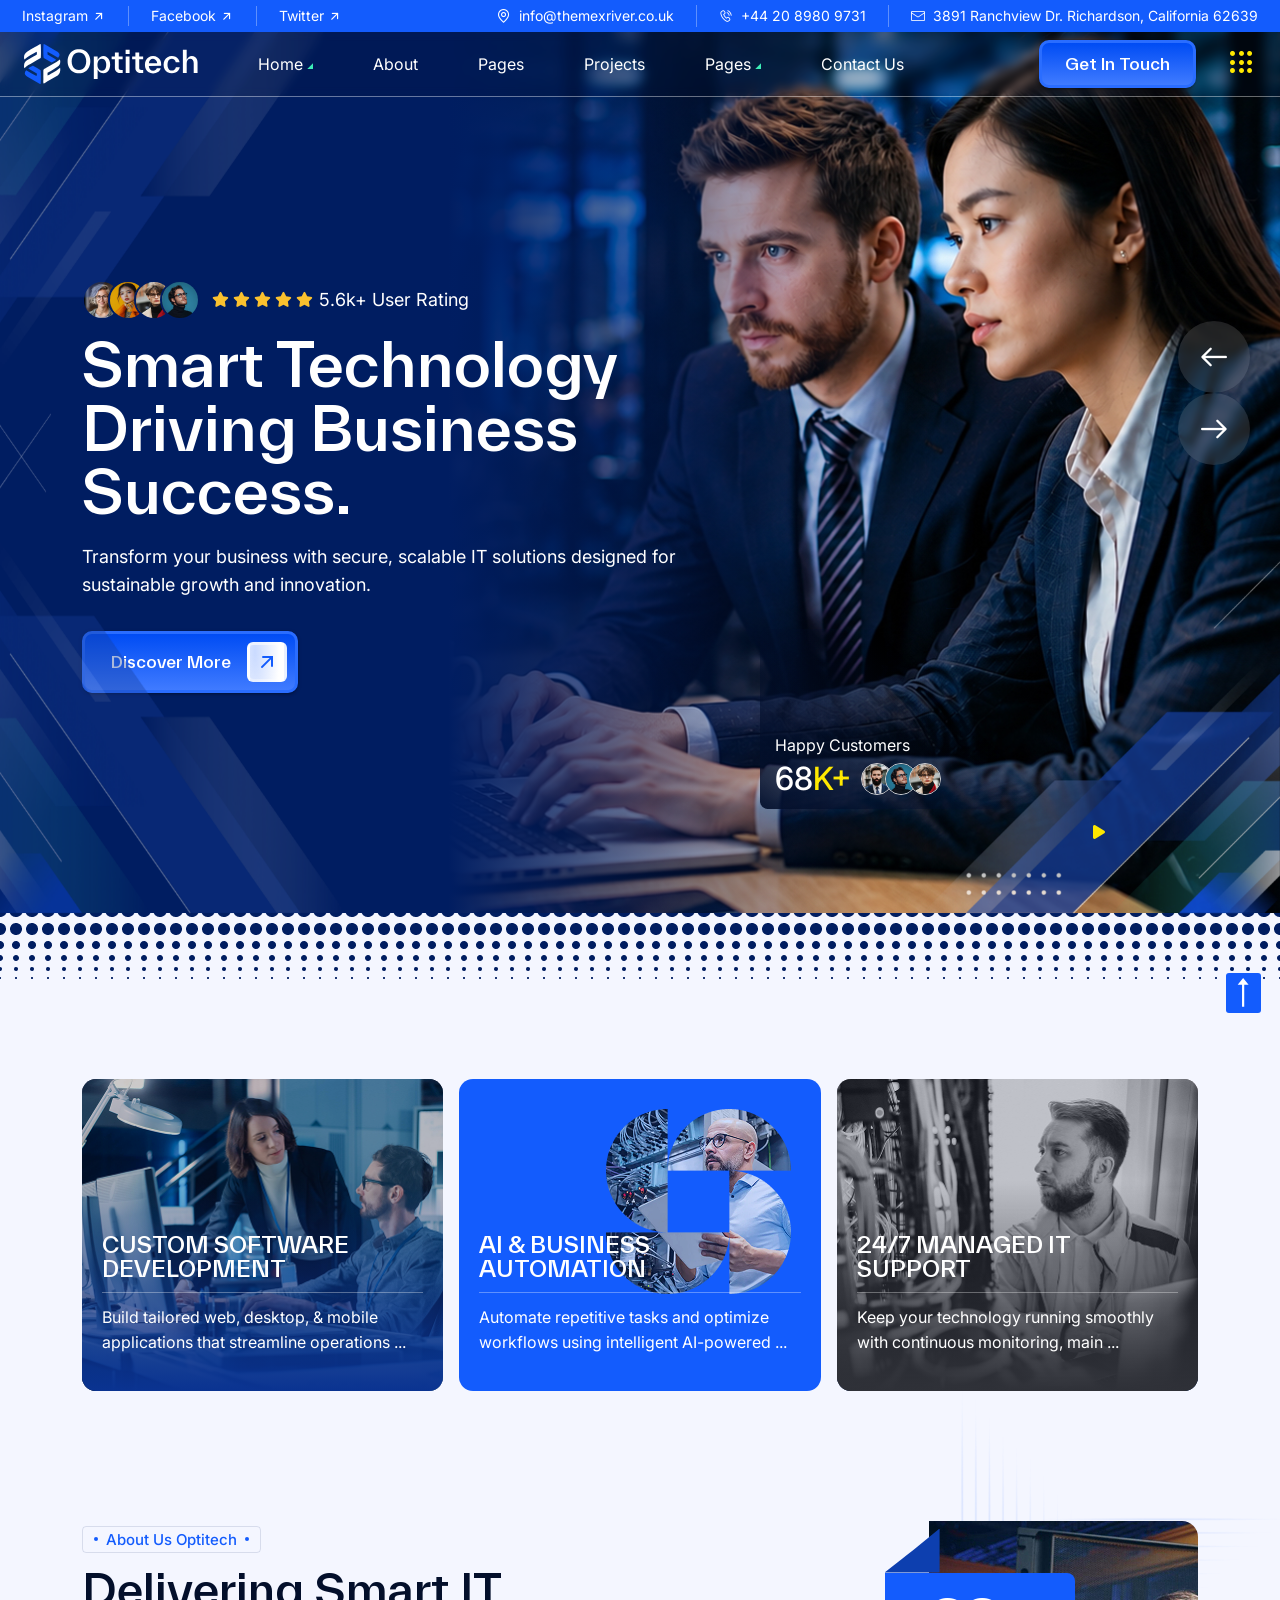
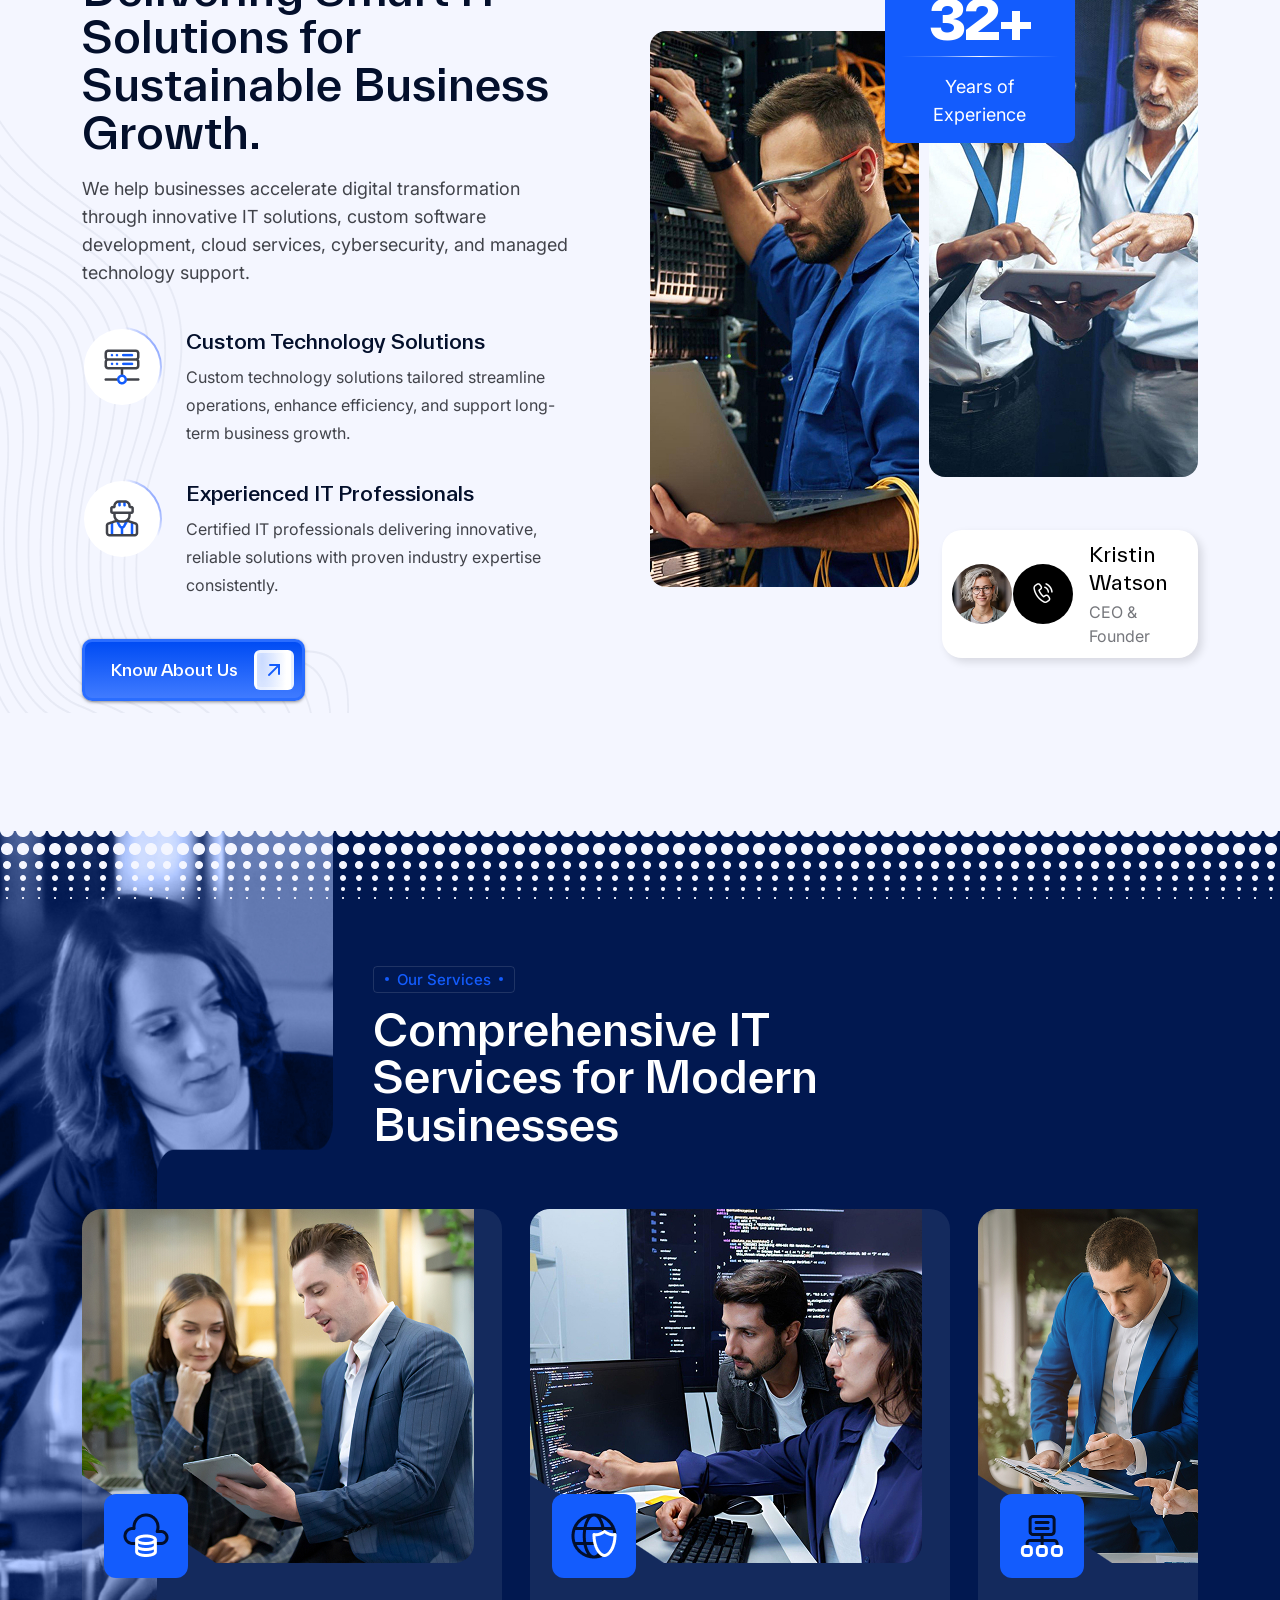
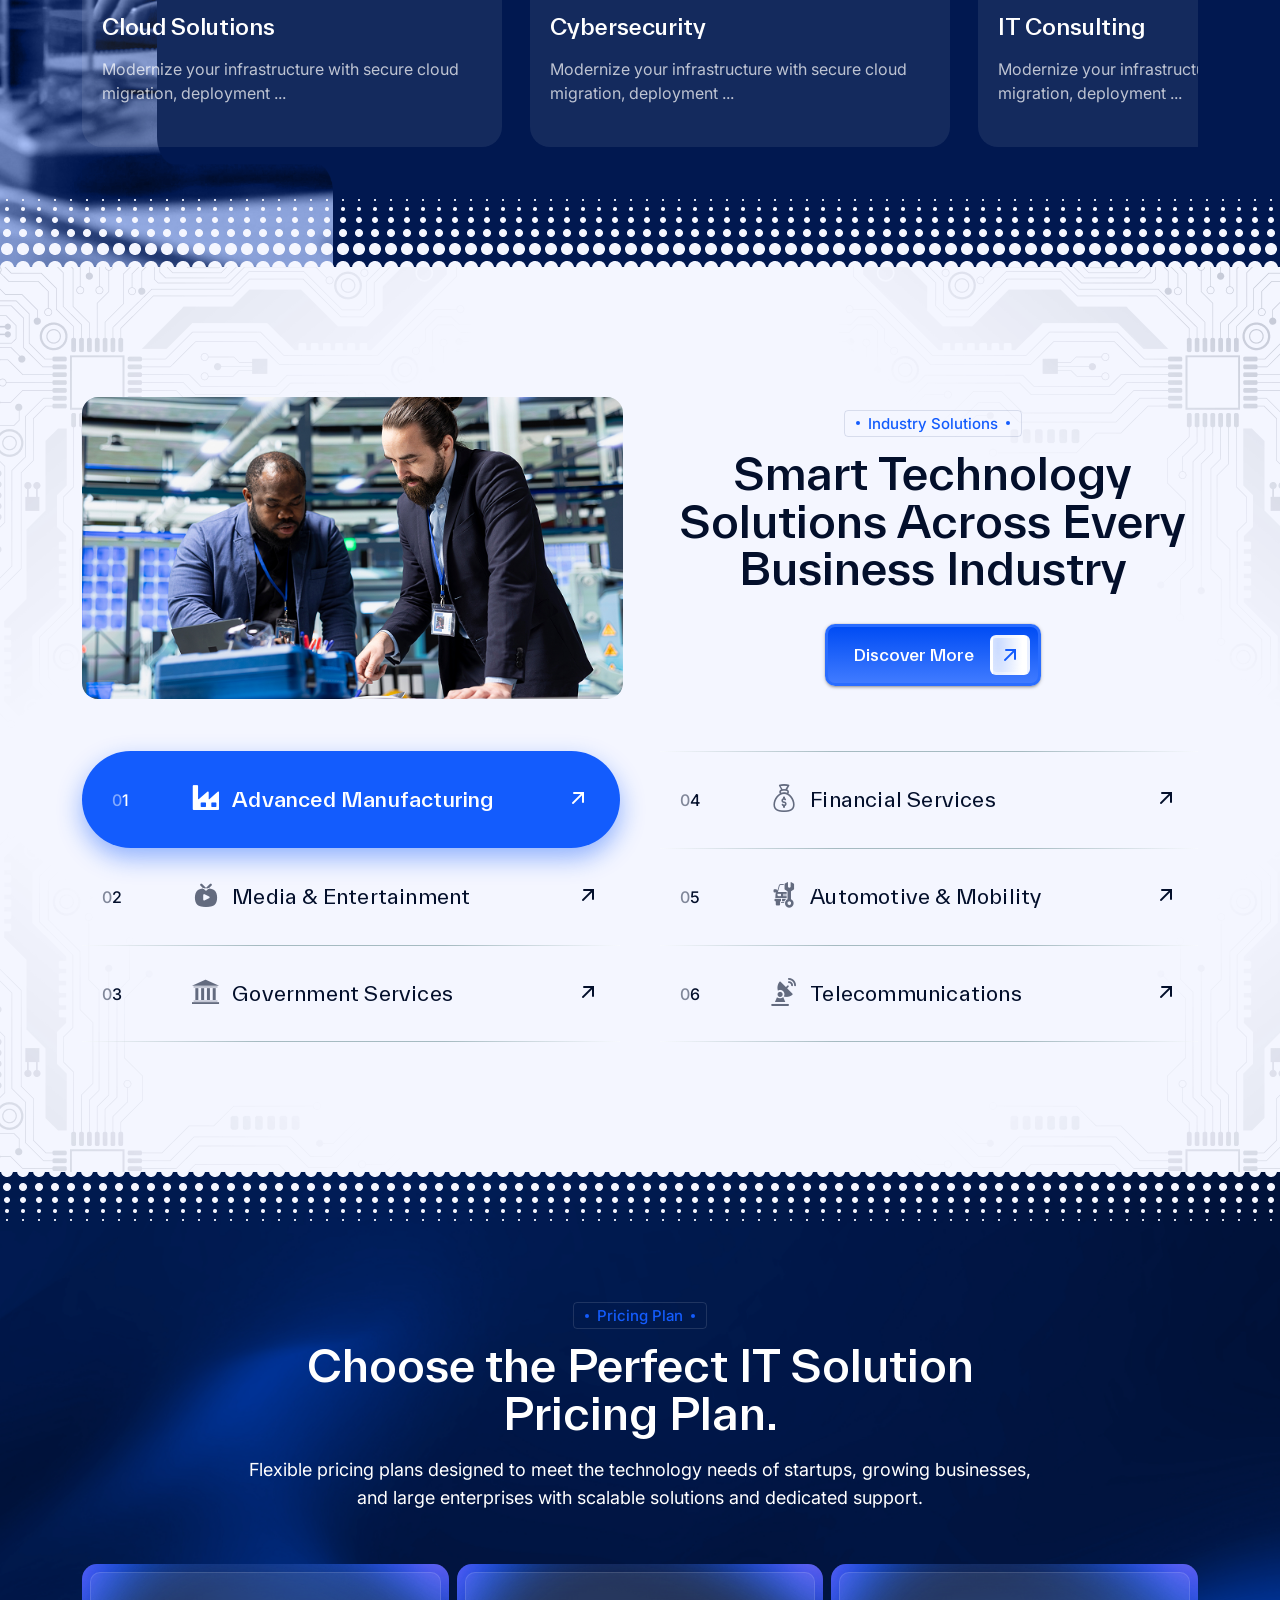
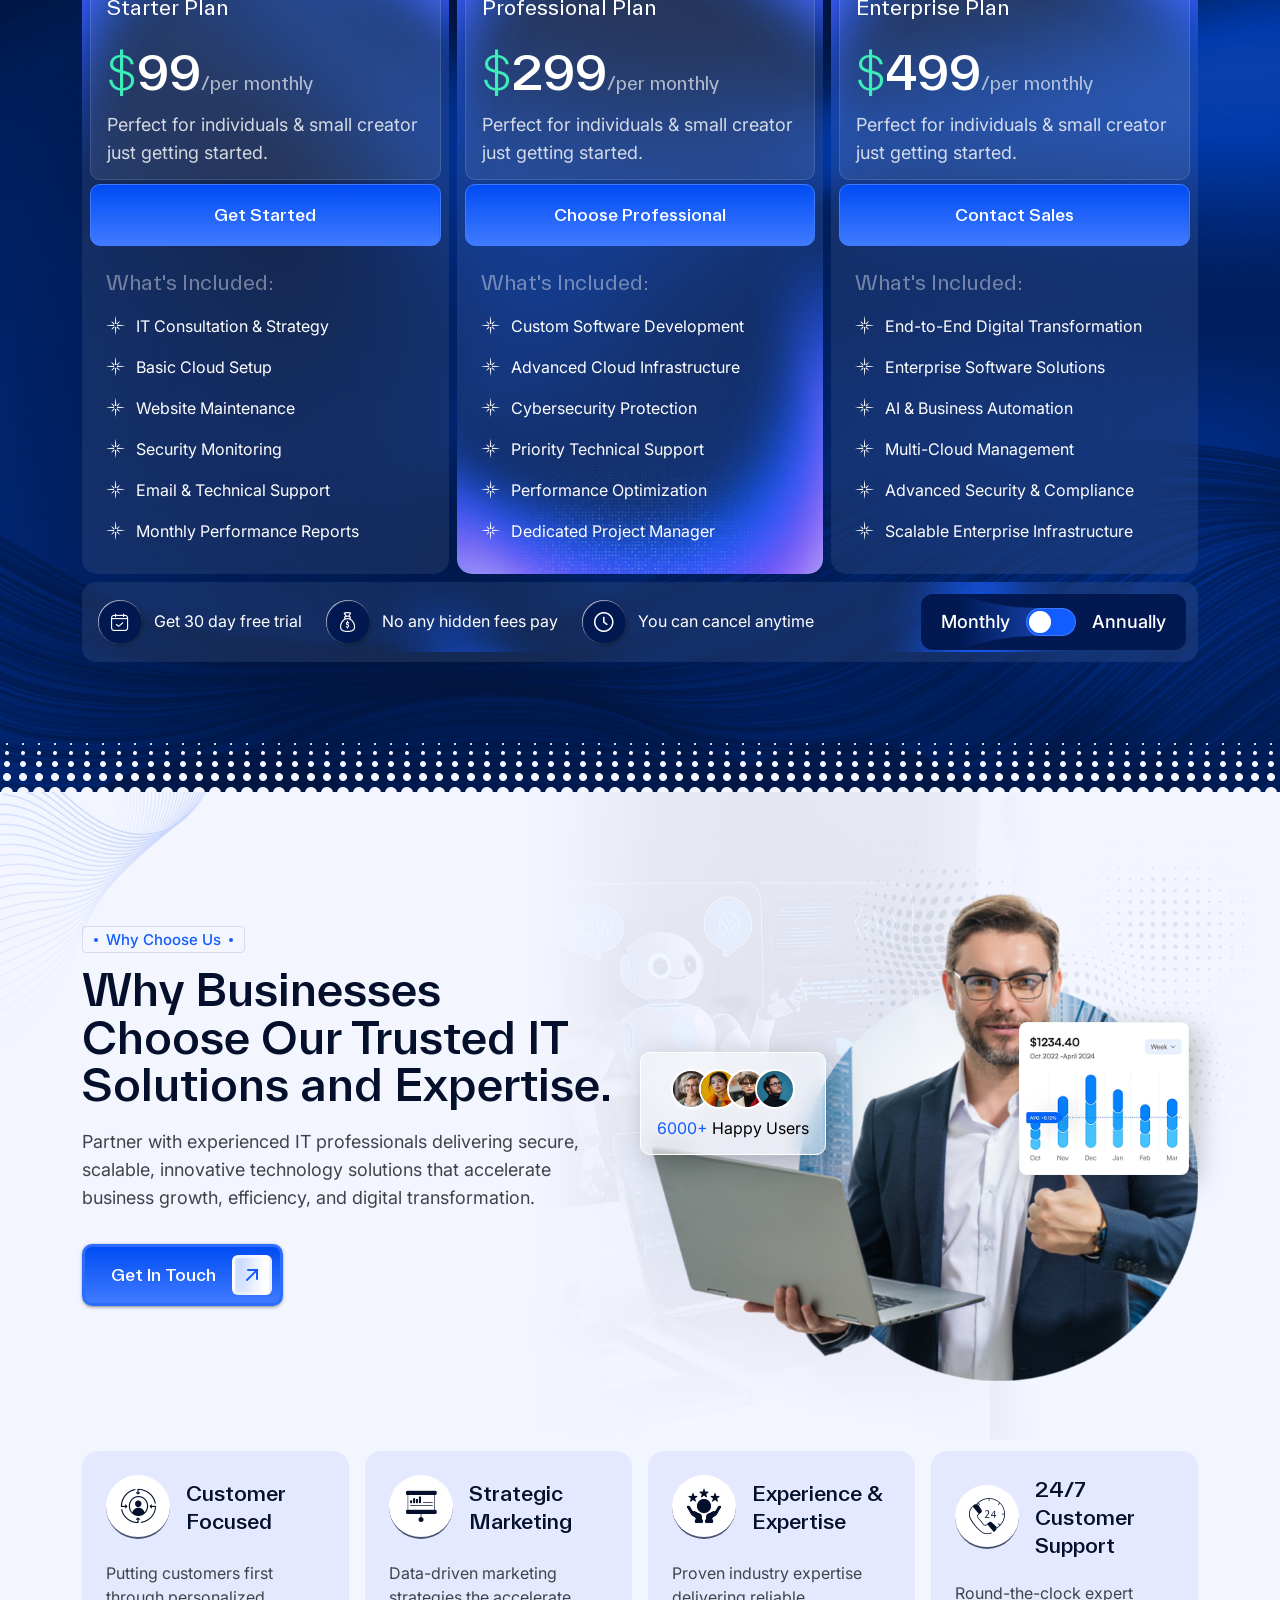
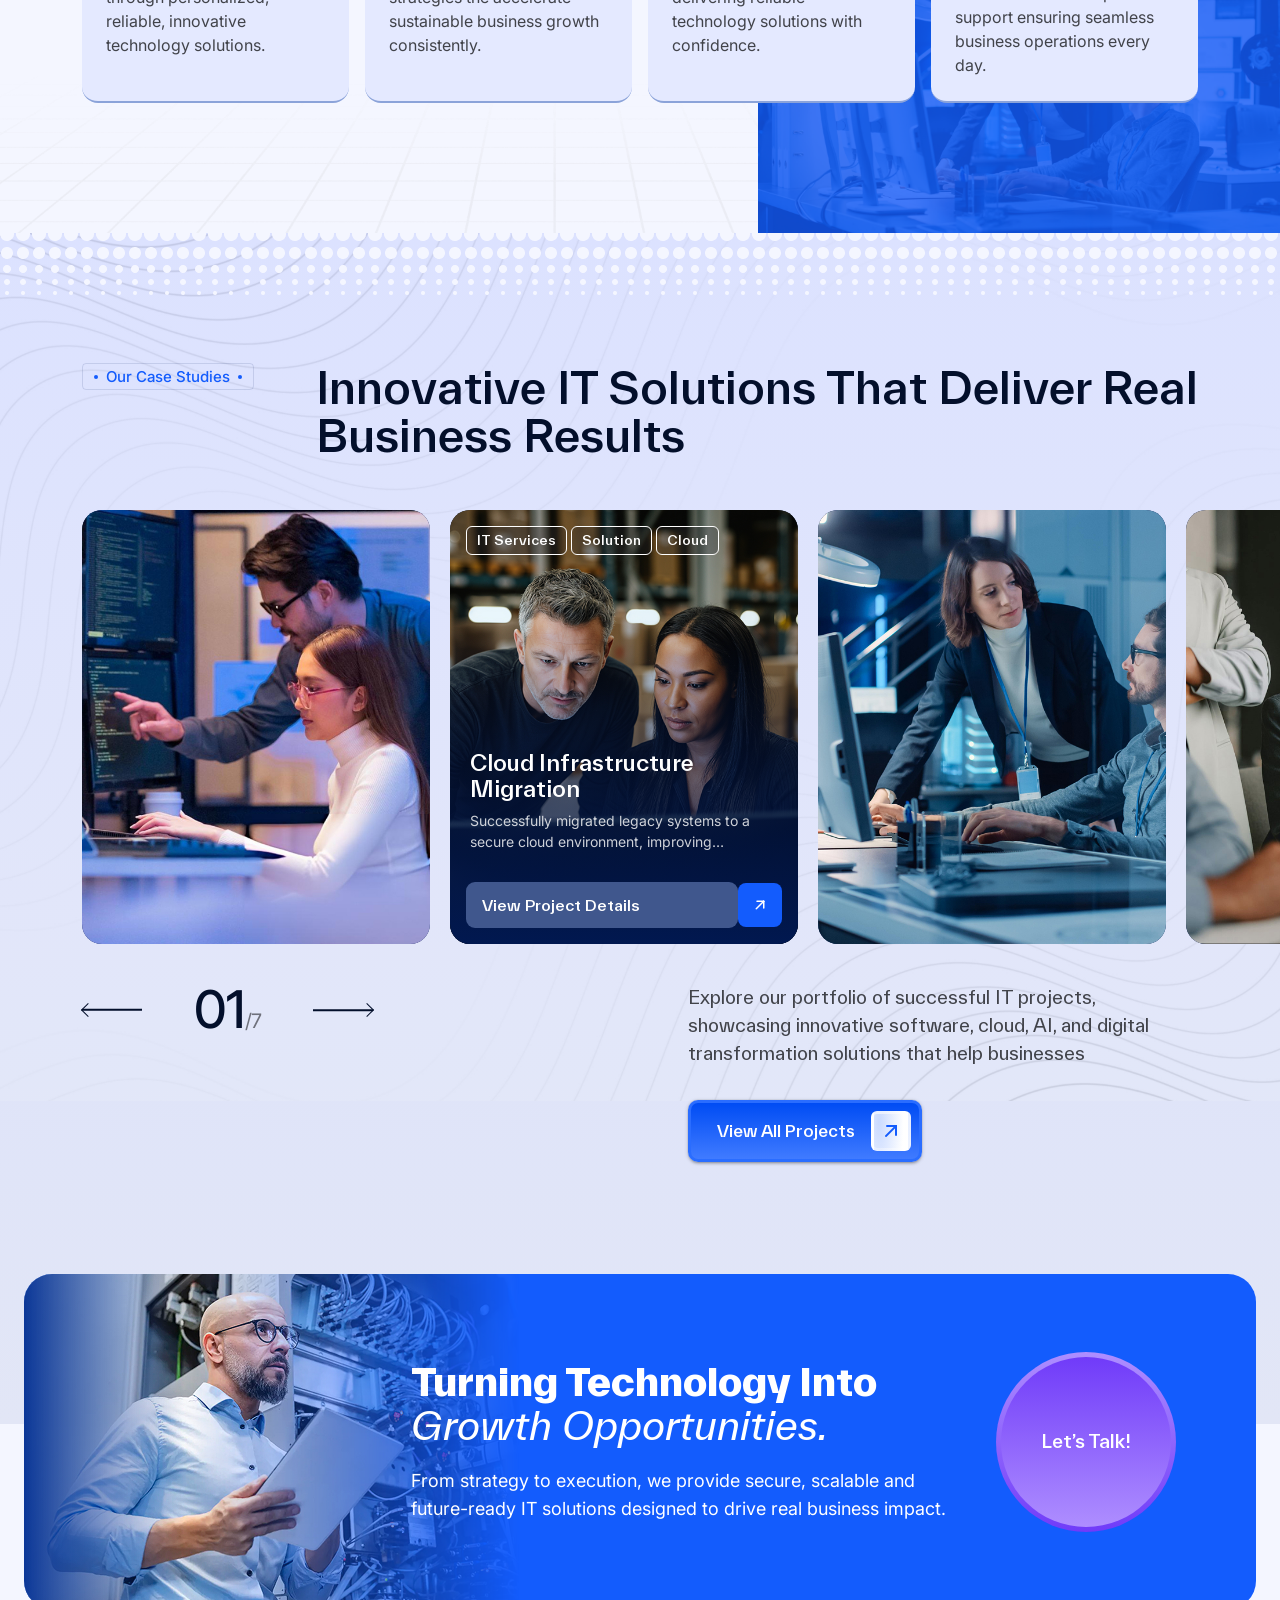
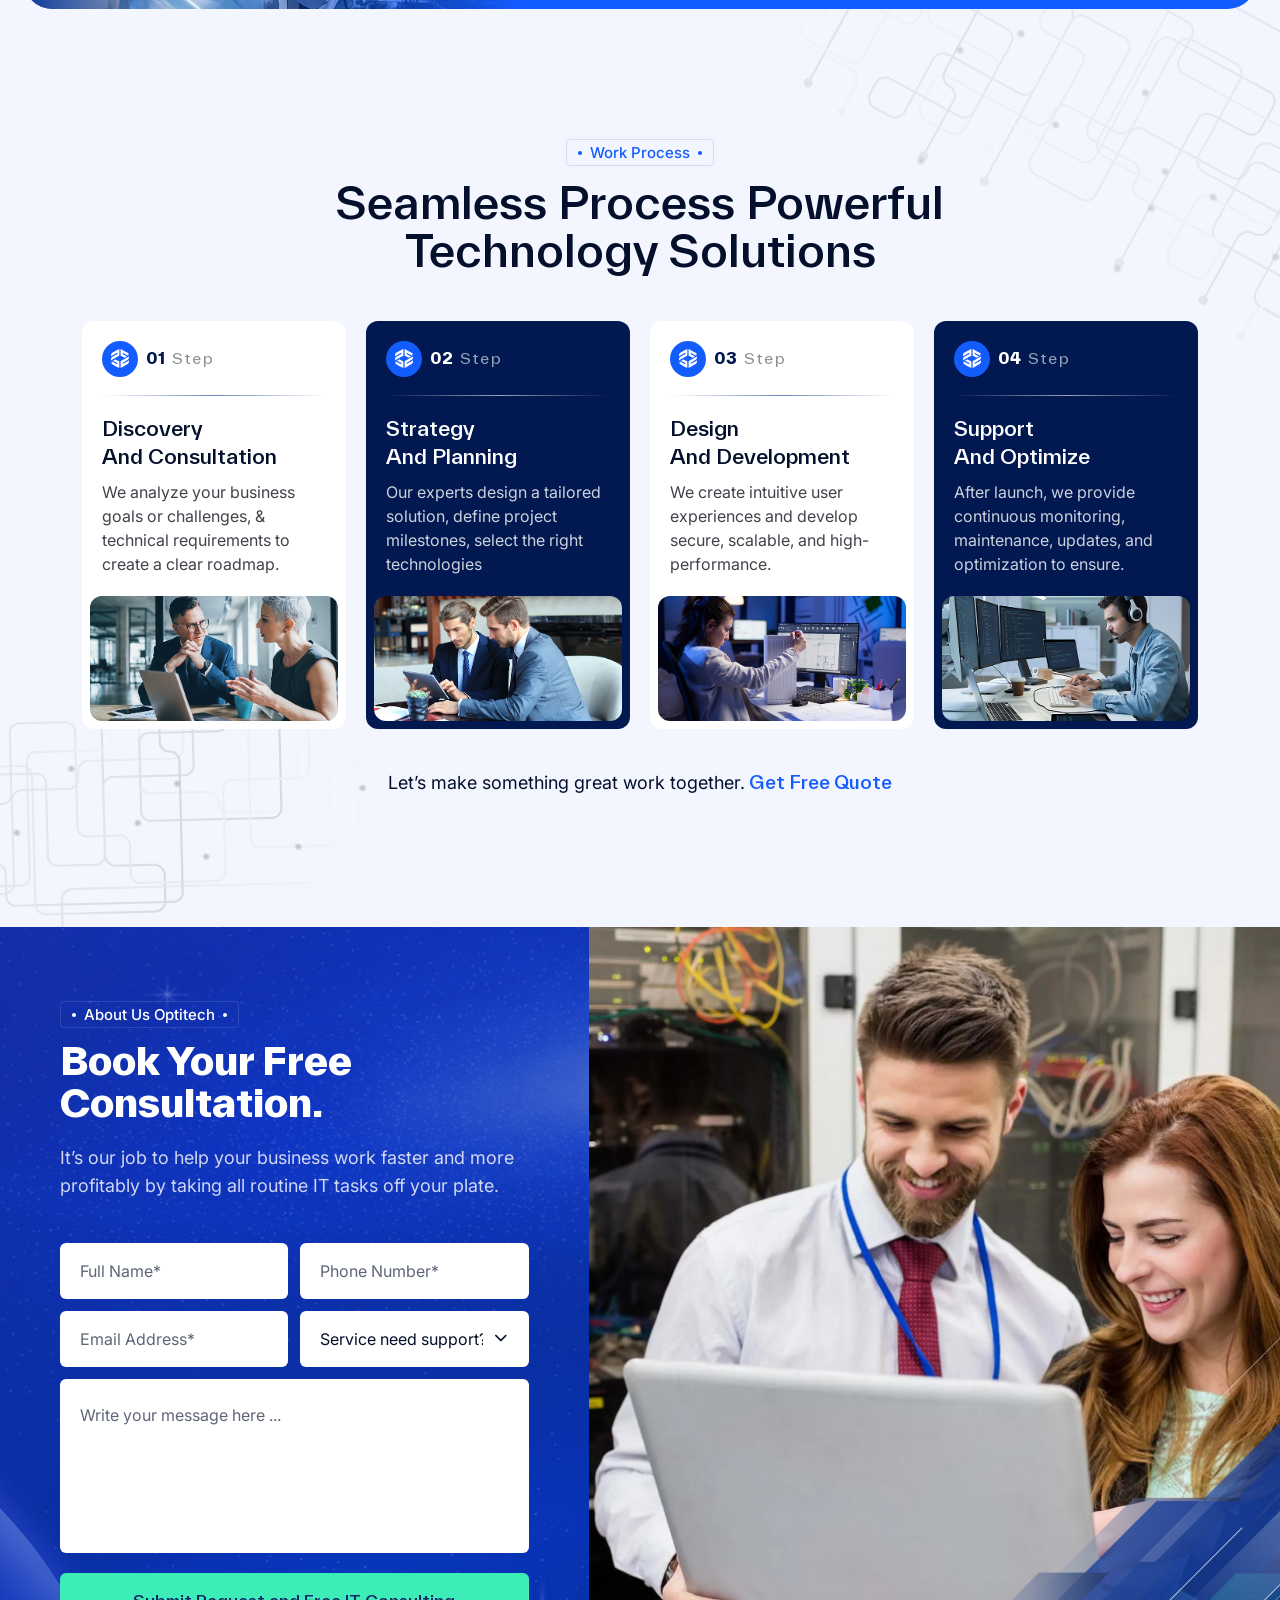
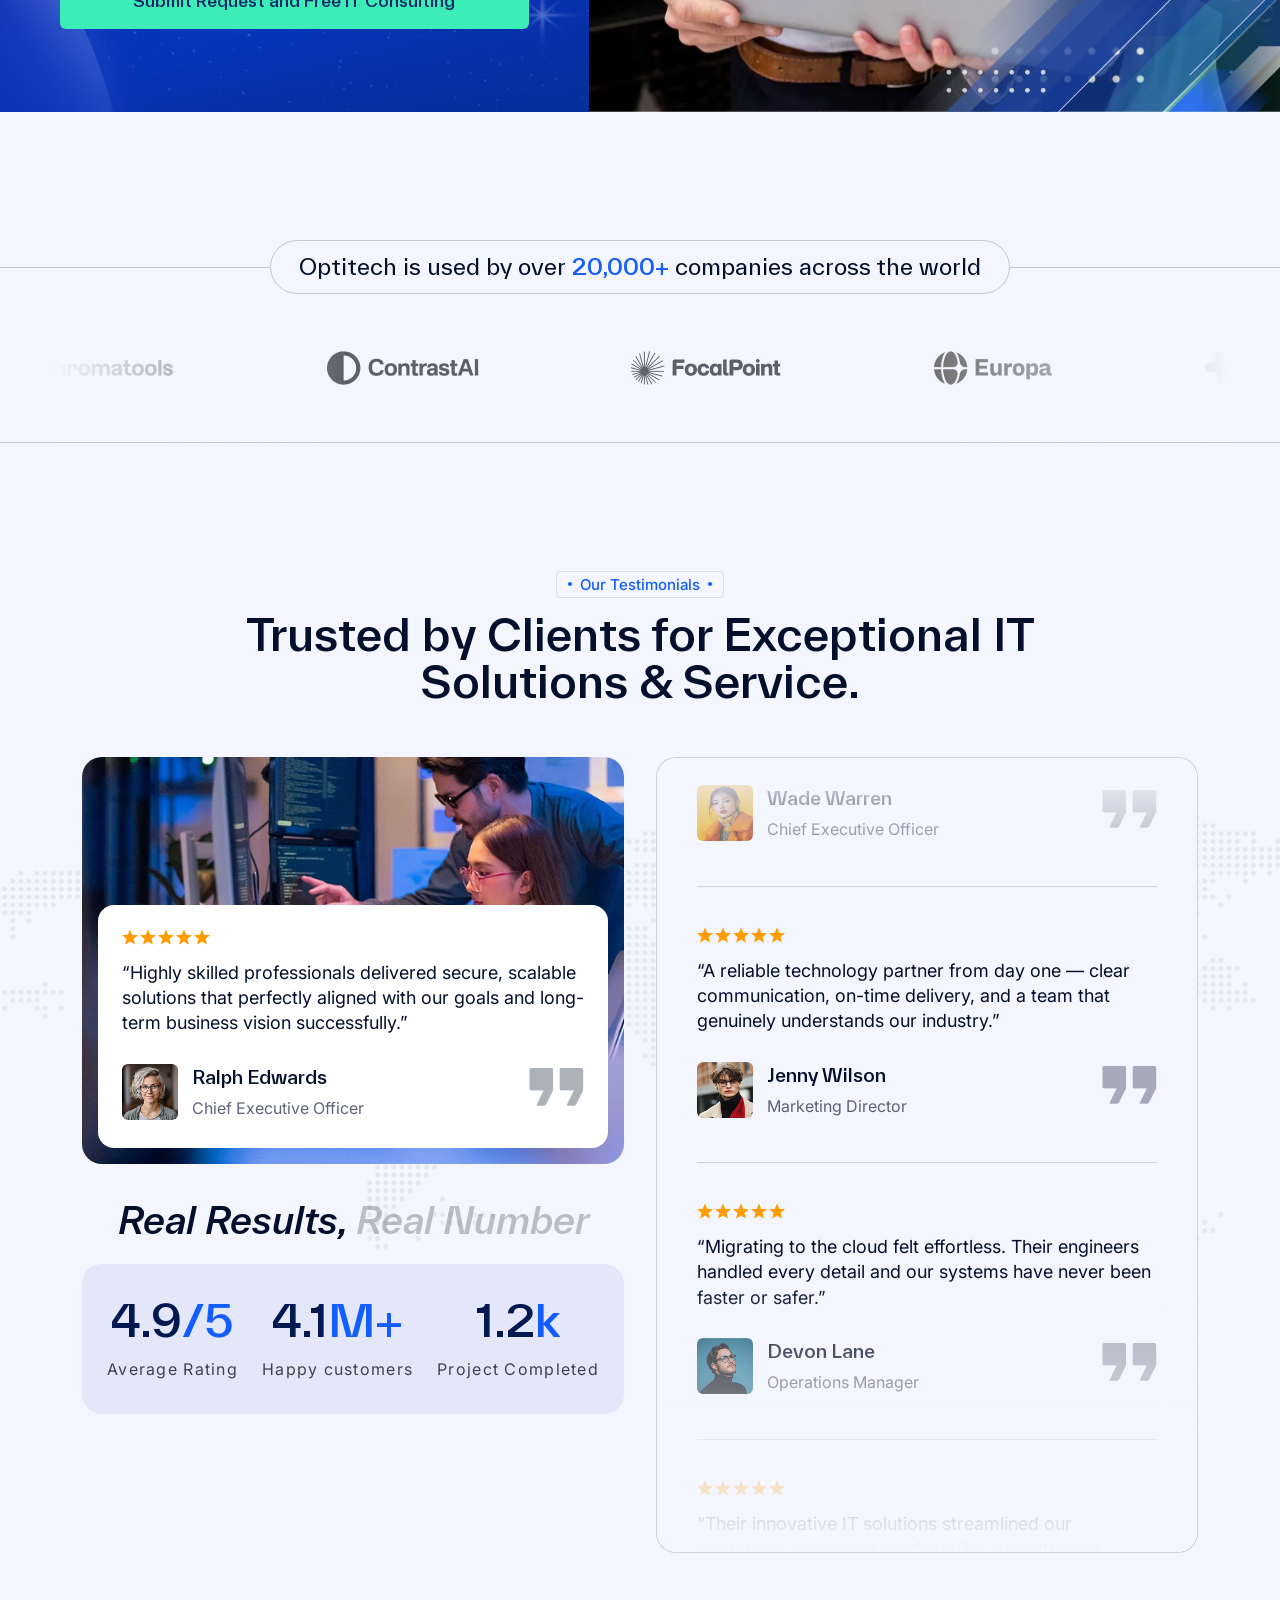
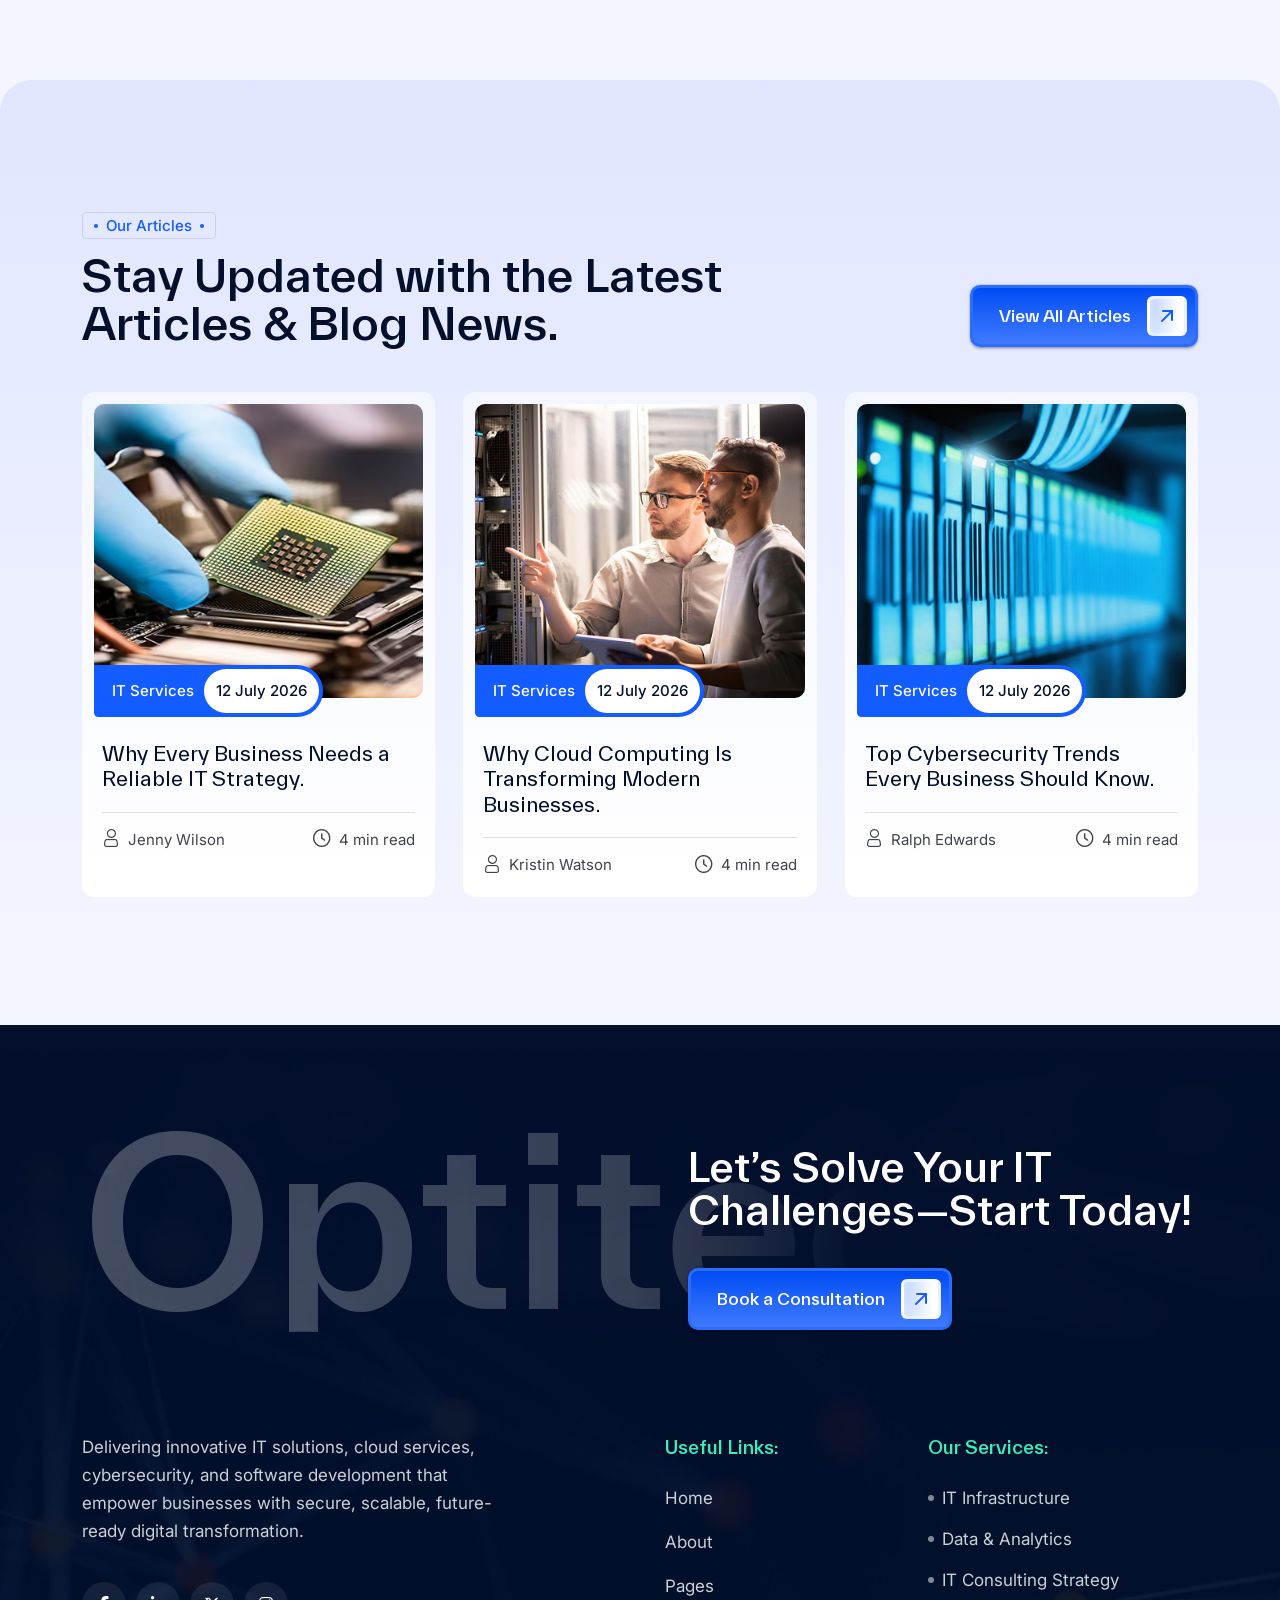
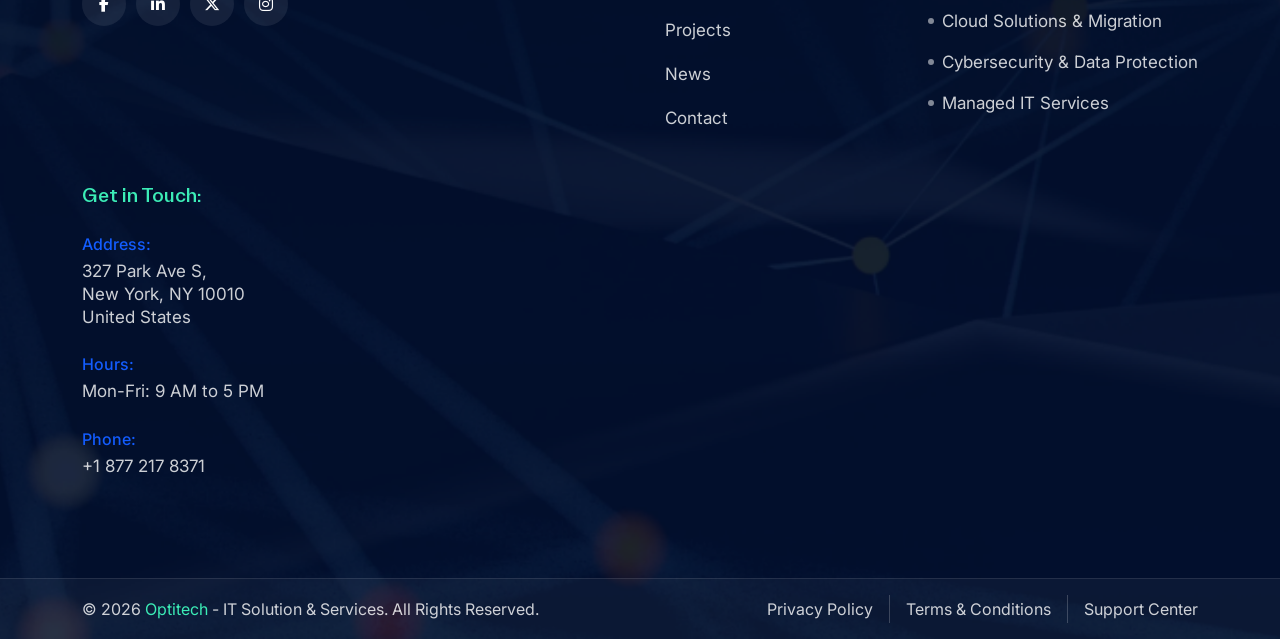
==== commit 55942f99: "h1-bdc-done" ====
--- a/index.html
+++ b/index.html
@@ -415,8 +415,8 @@
                 
                 <!-- video -->
                 <div class="ot-hero-1-video wow fadeInUp2" data-wow-delay=".3s" data-mask-image="assets/img/hero/h1-video-mask.png">
-                    <div class="bg-img wa-img-cover wa-fix">
-                        <img src="assets/img/hero/h2-video.jpg" alt="">
+                    <div class="bg-img wa-img-cover wa-fix wa-video-cover">
+                        <video src="assets/img/hero/h1-video.mp4" autoplay muted loop></video>
                     </div>
                     <div class="elm-wrap">
                         <div class="elm-wrap-left">
@@ -461,10 +461,10 @@
                 </div>
 
                 <div class="bg-shape-1">
-                    <img src="assets/img/hero/h1-bg-shape-1.png" alt="">
+                    <img class="wow fadeInLeft2" data-wow-delay=".5s" src="assets/img/hero/h1-bg-shape-1.png" alt="">
                 </div>
                 <div class="bg-shape-2">
-                    <img src="assets/img/hero/h1-bg-shape-2.png" alt="">
+                    <img class="wow fadeInRight2" data-wow-delay=".5s" src="assets/img/hero/h1-bg-shape-2.png" alt="">
                 </div>
             </section>
             <!-- hero-end -->
@@ -1180,6 +1180,8 @@
 
             <!-- project-start -->
             <section class="ot-project-1-area pt-130">
+                <div class="bg-dot-shape-1 " data-background="assets/img/services/s1-dot-shape-1.png"></div>
+                
                 <div class="bg-shape">
                     <img src="assets/img/projects/p1-bg-shape.png" alt="">
                 </div>
@@ -1973,7 +1975,6 @@
 
             </footer>
             <!-- footer-end -->
-
 
 
             <!-- offcanvas-start -->
--- a/assets/css/main.css
+++ b/assets/css/main.css
@@ -2380,7 +2380,7 @@
 }
 .ot-hero-1-slider-item-title {
   color: #fff;
-  font-weight: 700;
+  font-weight: 500;
   font-size: 64px;
   line-height: 1.062;
   margin-bottom: 20px;
@@ -2498,6 +2498,7 @@
   justify-content: space-between;
   mask-size: 100% 100%;
   padding: 0 15px;
+  color: #fde700;
 }
 @media (max-width: 767px) {
   .ot-hero-1-video {
@@ -2778,7 +2779,7 @@
   z-index: -1;
   background: linear-gradient(#fff, #fff) padding-box, linear-gradient(60deg, rgba(0, 76, 244, 0) 70%, #406CFF 100%) border-box;
   border: 2px solid transparent;
-  animation: wa-rotated 10s linear infinite;
+  animation: wa-rotated 4s linear infinite;
 }
 @media (max-width: 767px) {
   .ot-about-1-service-item .icon {
@@ -2798,8 +2799,8 @@
   font-size: 16px;
   line-height: 1.75;
 }
-.ot-about-1-service-item:nth-child(2) .icon {
-  animation-delay: 4s;
+.ot-about-1-service-item:nth-child(2) .icon::after {
+  animation-delay: 2s;
 }
 .ot-about-1-img {
   display: grid;
@@ -3498,6 +3499,21 @@
   .ot-price-1-wrap {
     grid-template-columns: 1fr;
   }
+}
+.ot-price-1-wrap {
+  /* the middle plan carries the featured wash on its own … */
+}
+.ot-price-1-wrap .ot-price-1-card:nth-child(2) .card-bg:is(.has-hover) {
+  opacity: 1;
+}
+.ot-price-1-wrap {
+  /* … and hands it over to whichever card the pointer is on */
+}
+.ot-price-1-wrap:hover .ot-price-1-card:nth-child(2) .card-bg:is(.has-hover) {
+  opacity: 0;
+}
+.ot-price-1-wrap:hover .ot-price-1-card:hover .card-bg:is(.has-hover) {
+  opacity: 1;
 }
 .ot-price-1-card {
   position: relative;
@@ -4103,6 +4119,15 @@
 }
 .ot-project-1-area .bg-shape img {
   width: 100%;
+}
+.ot-project-1-area .bg-dot-shape-1 {
+  position: absolute;
+  top: -6px;
+  left: 0;
+  width: 100%;
+  height: 73px;
+  z-index: 1;
+  pointer-events: none;
 }
 .ot-project-1-title-wrap {
   max-width: 1231px;
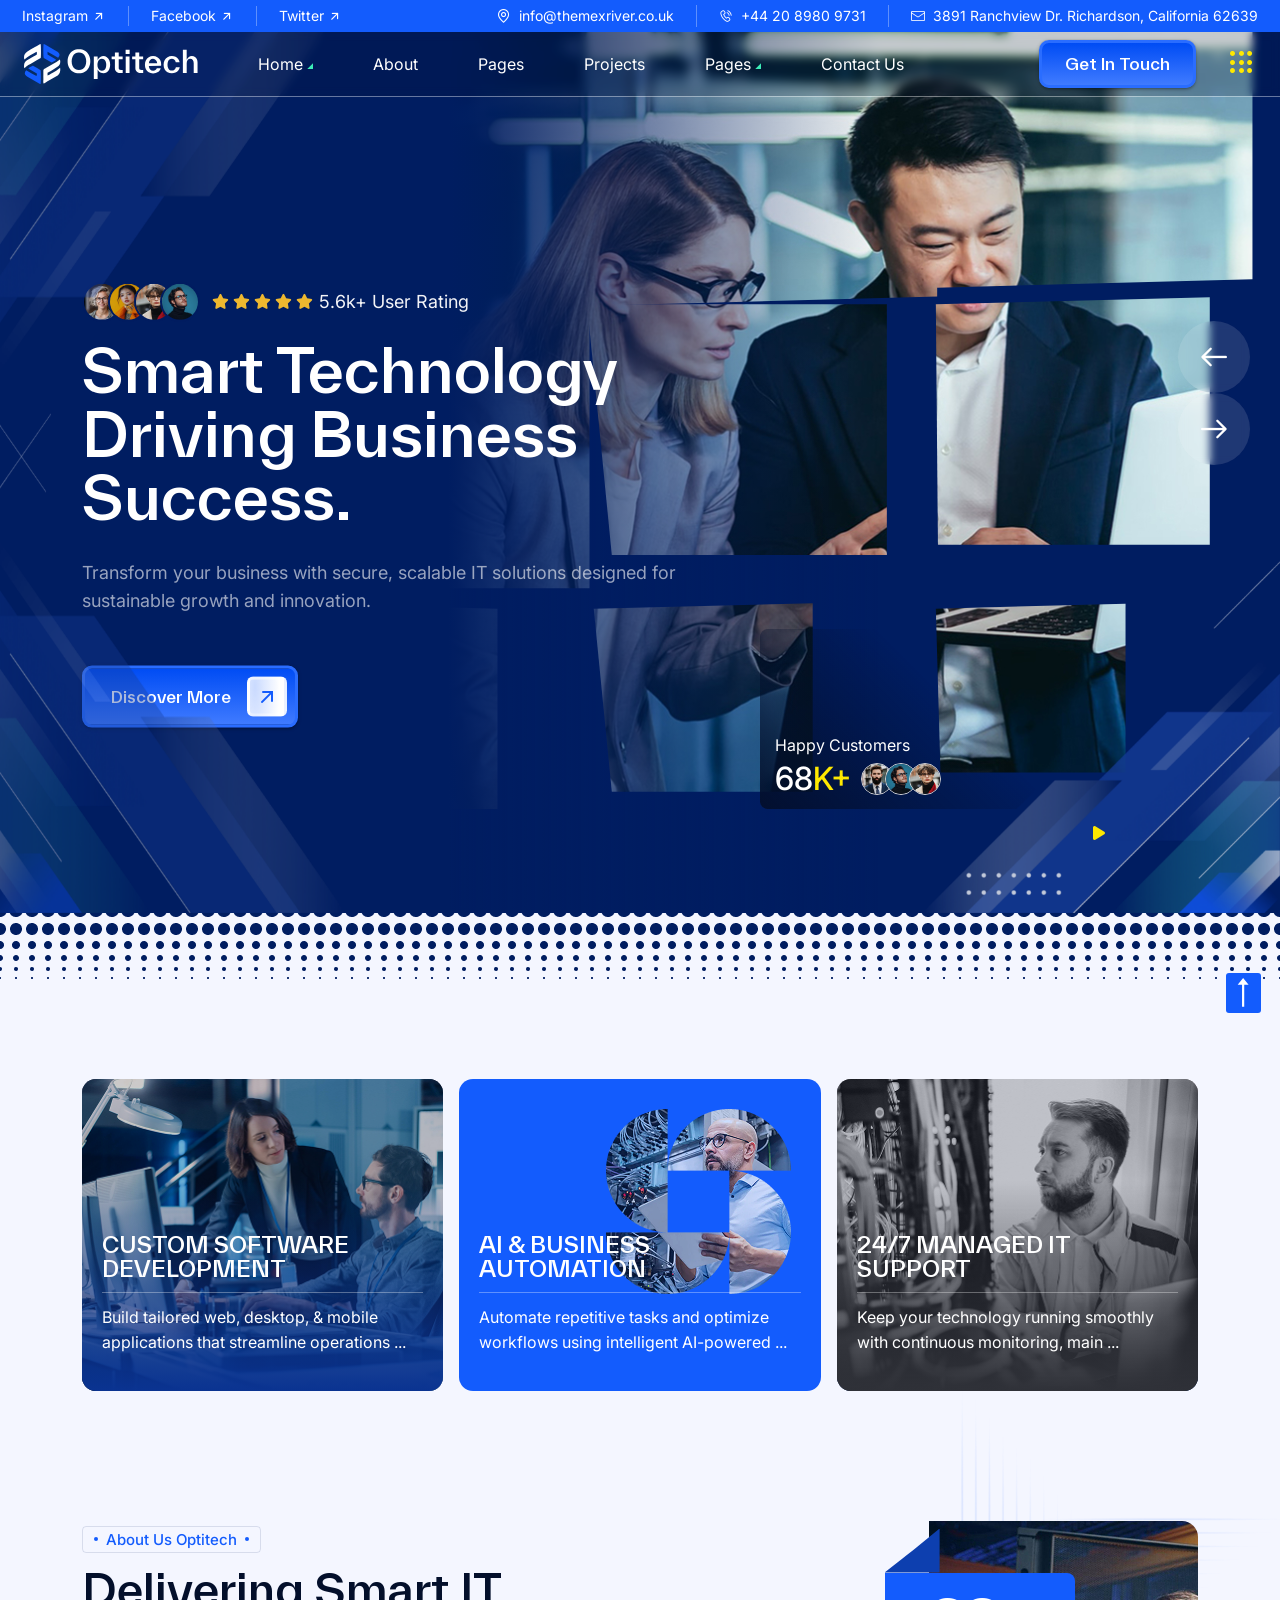
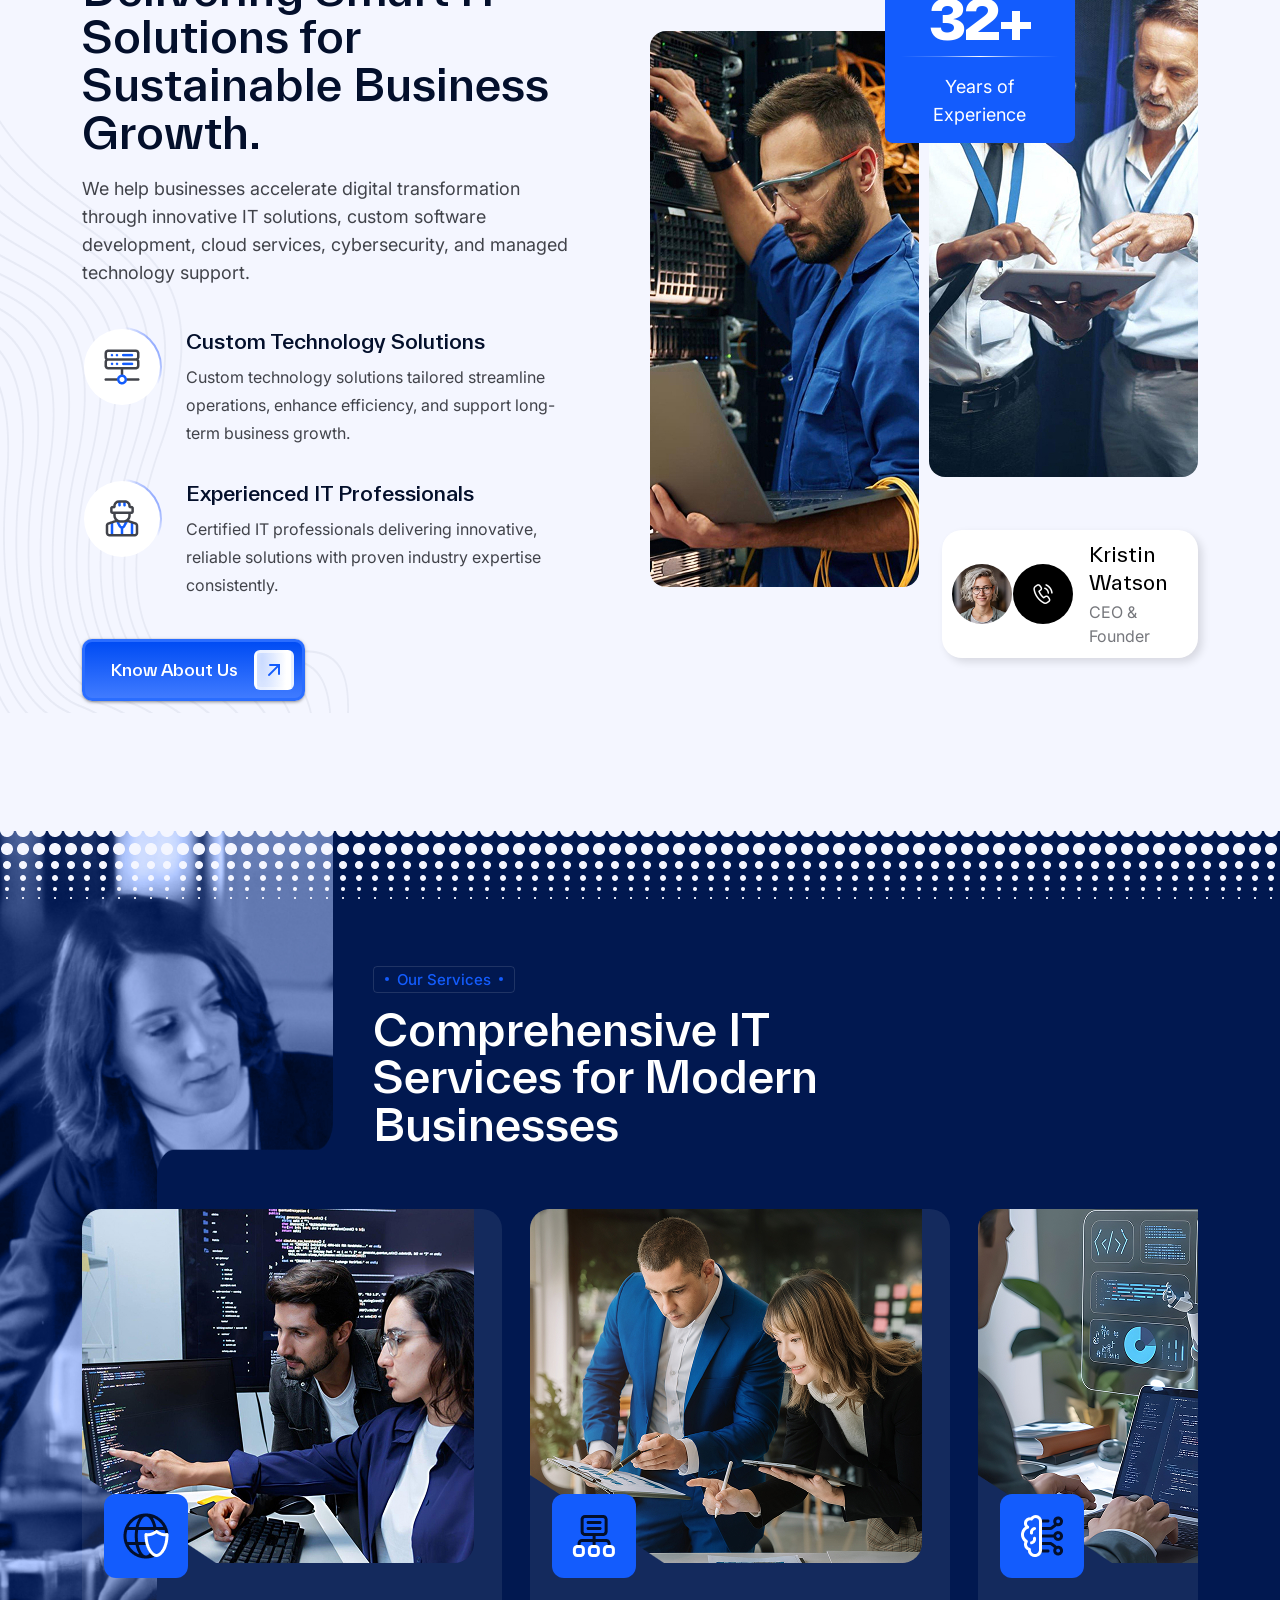
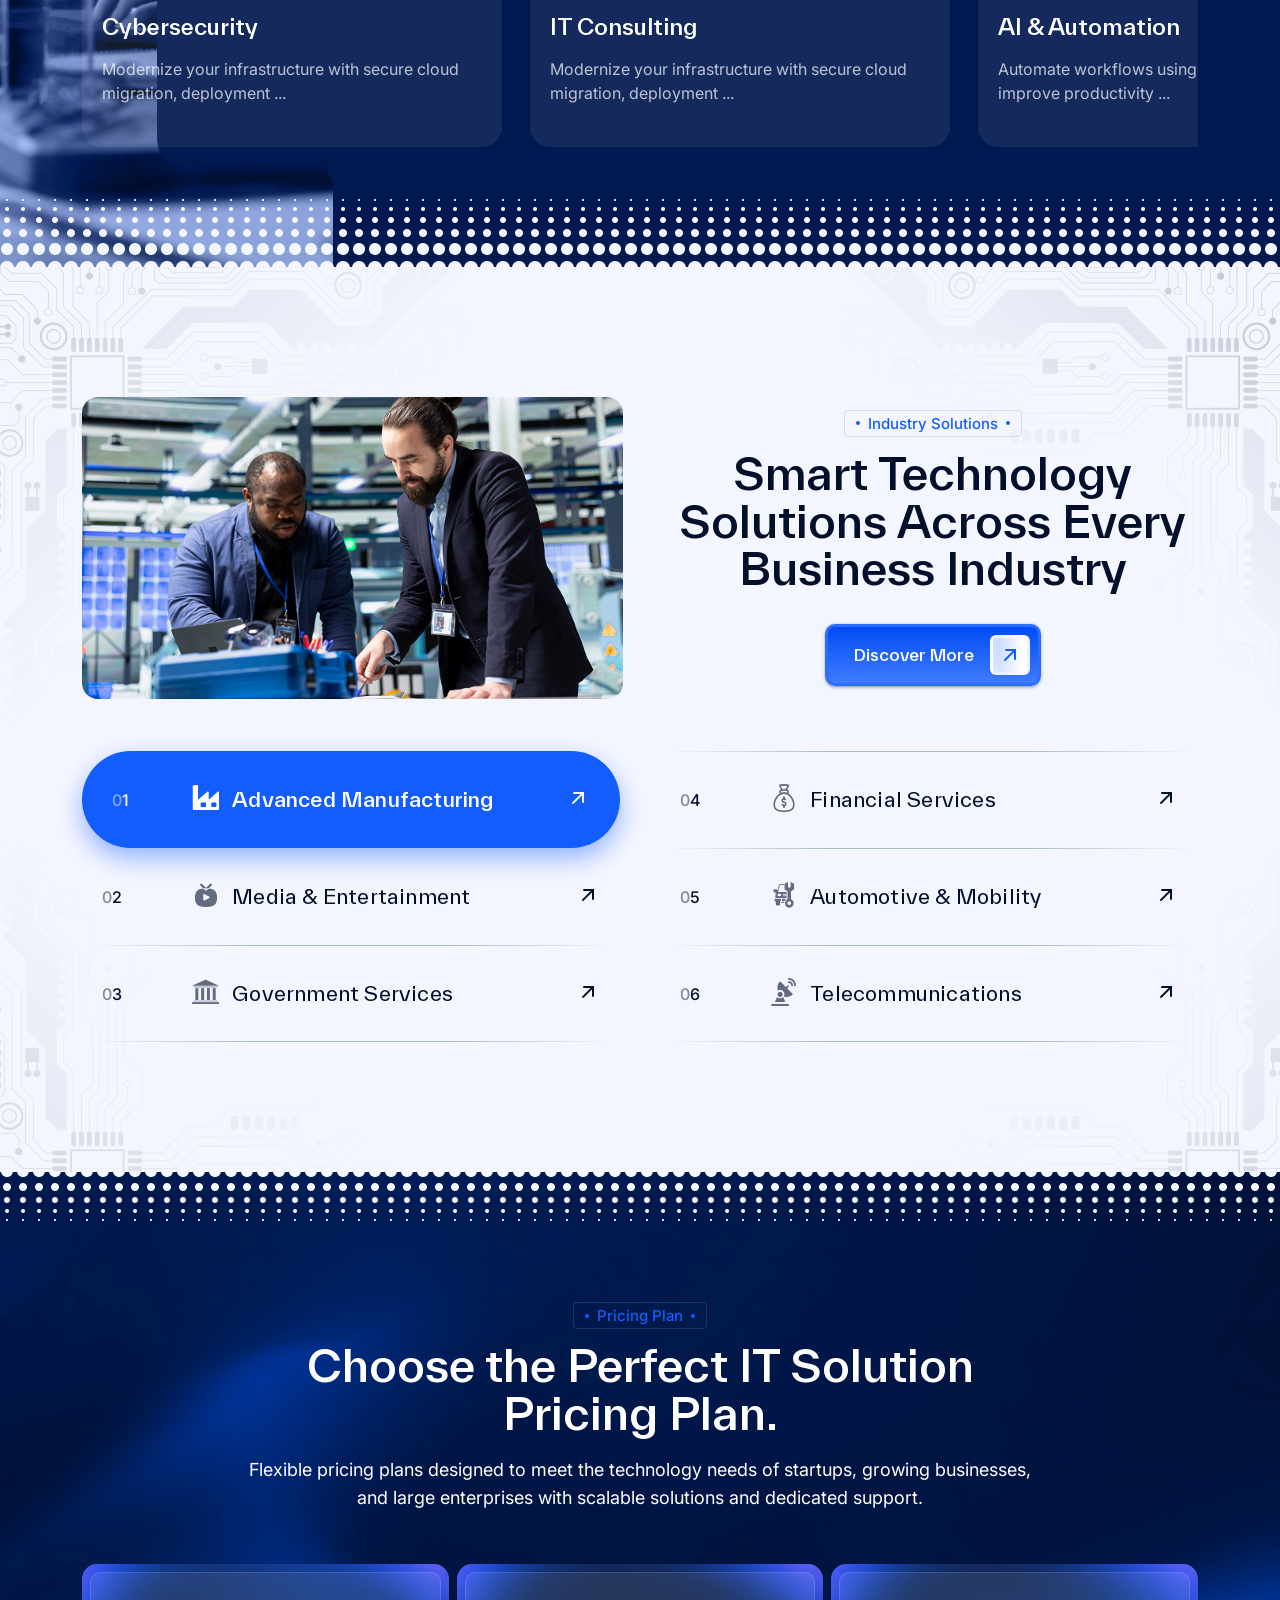
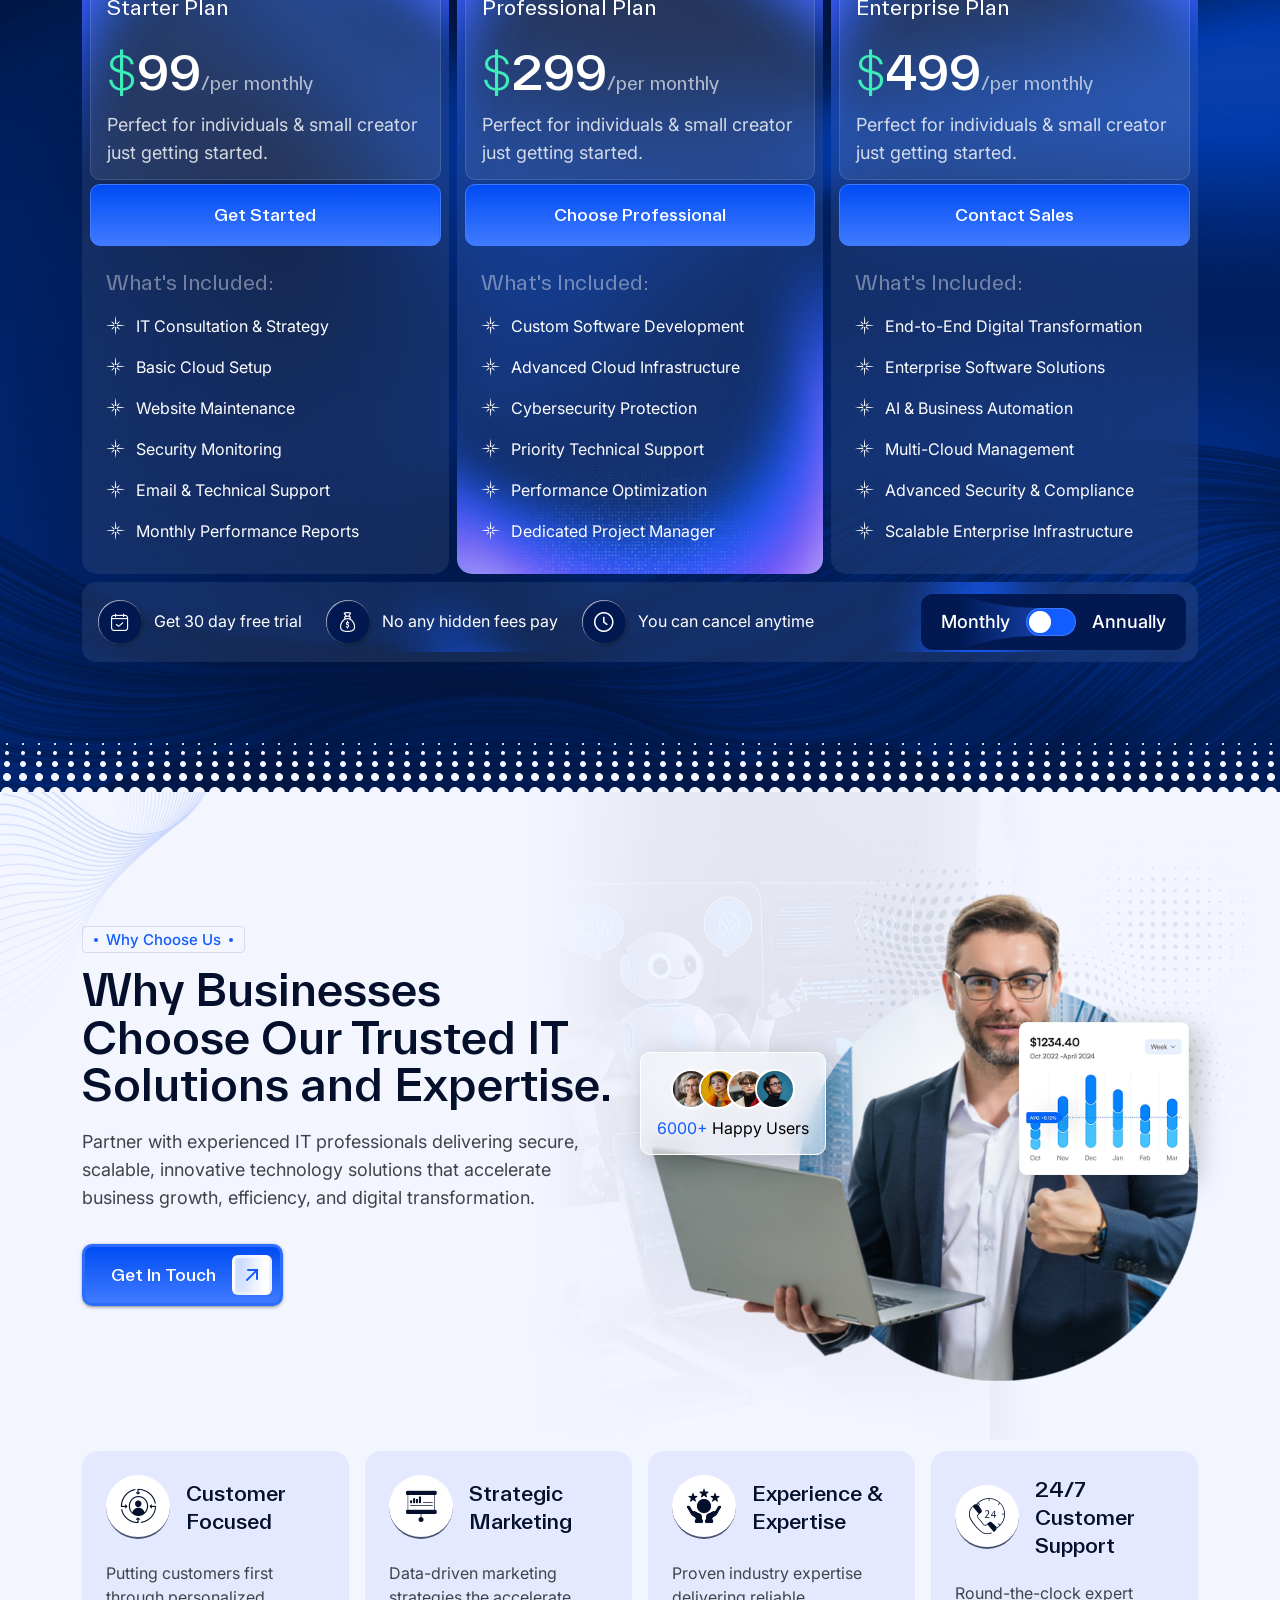
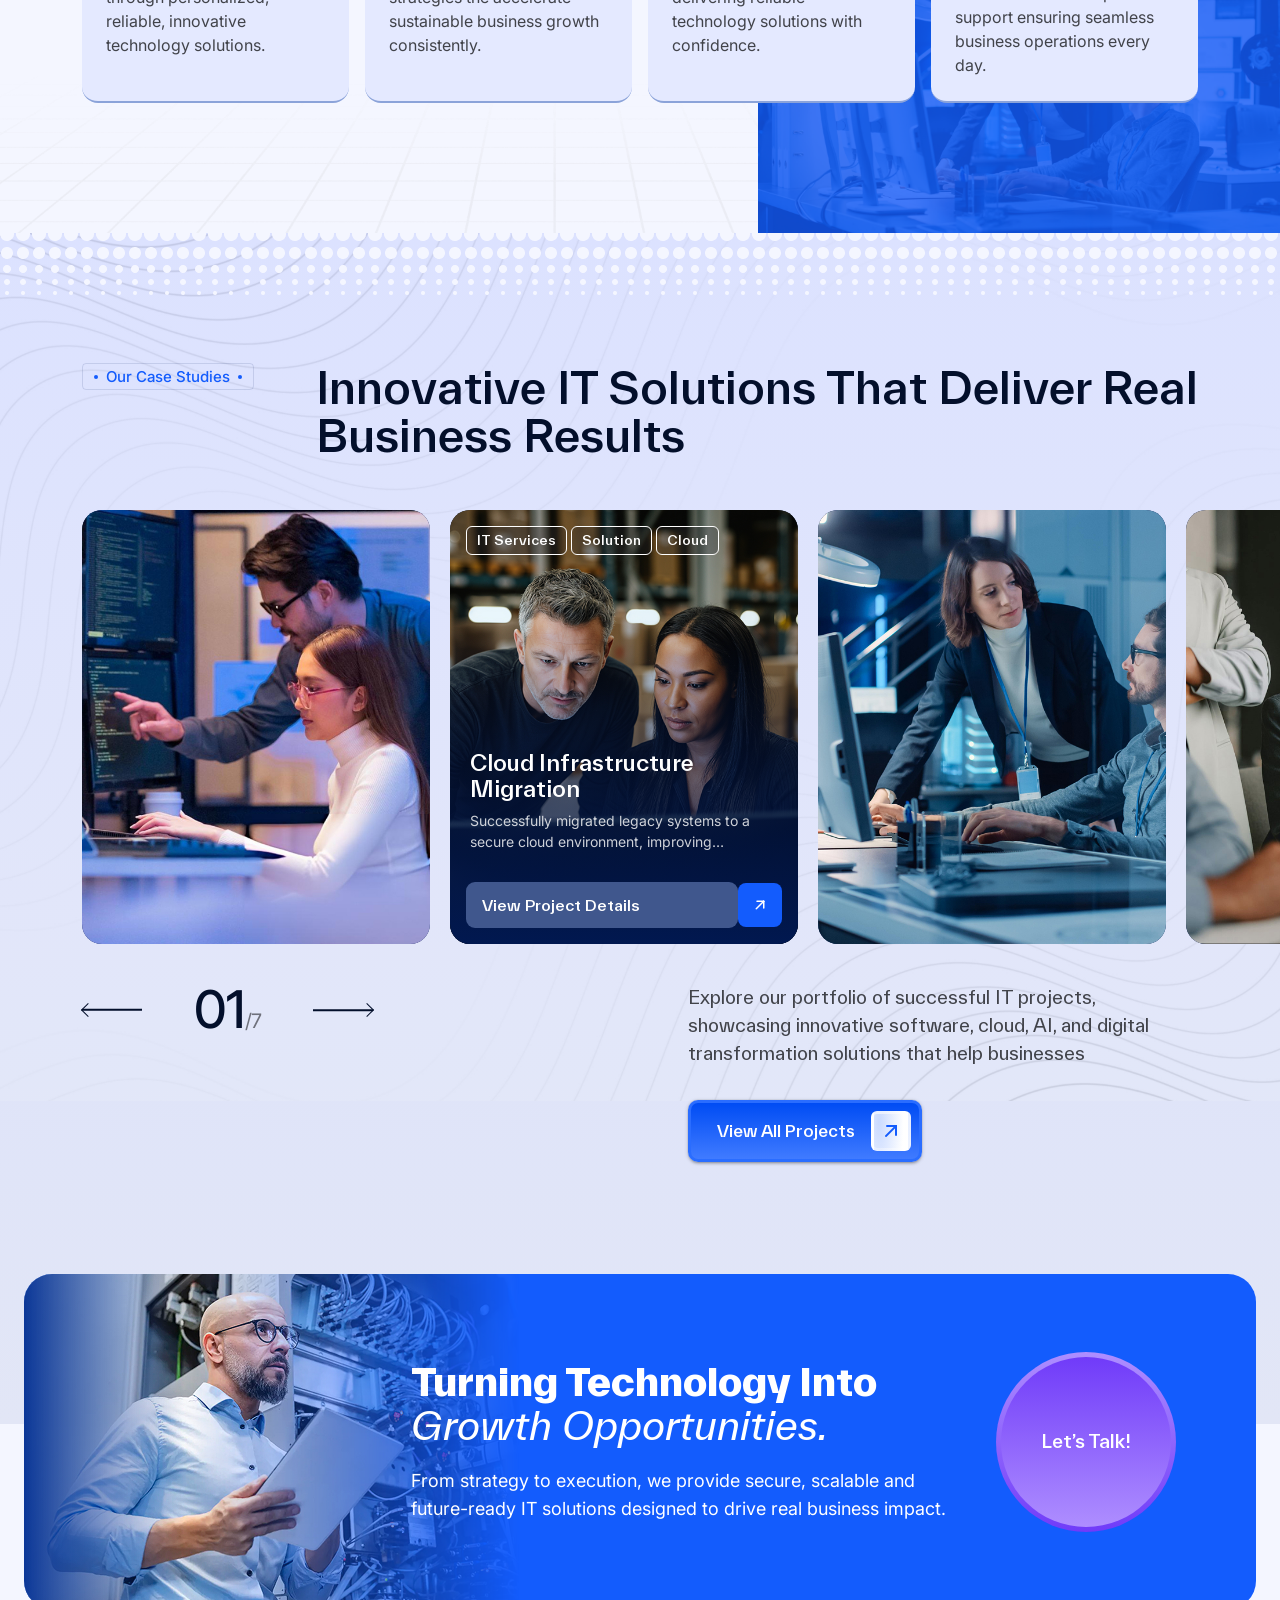
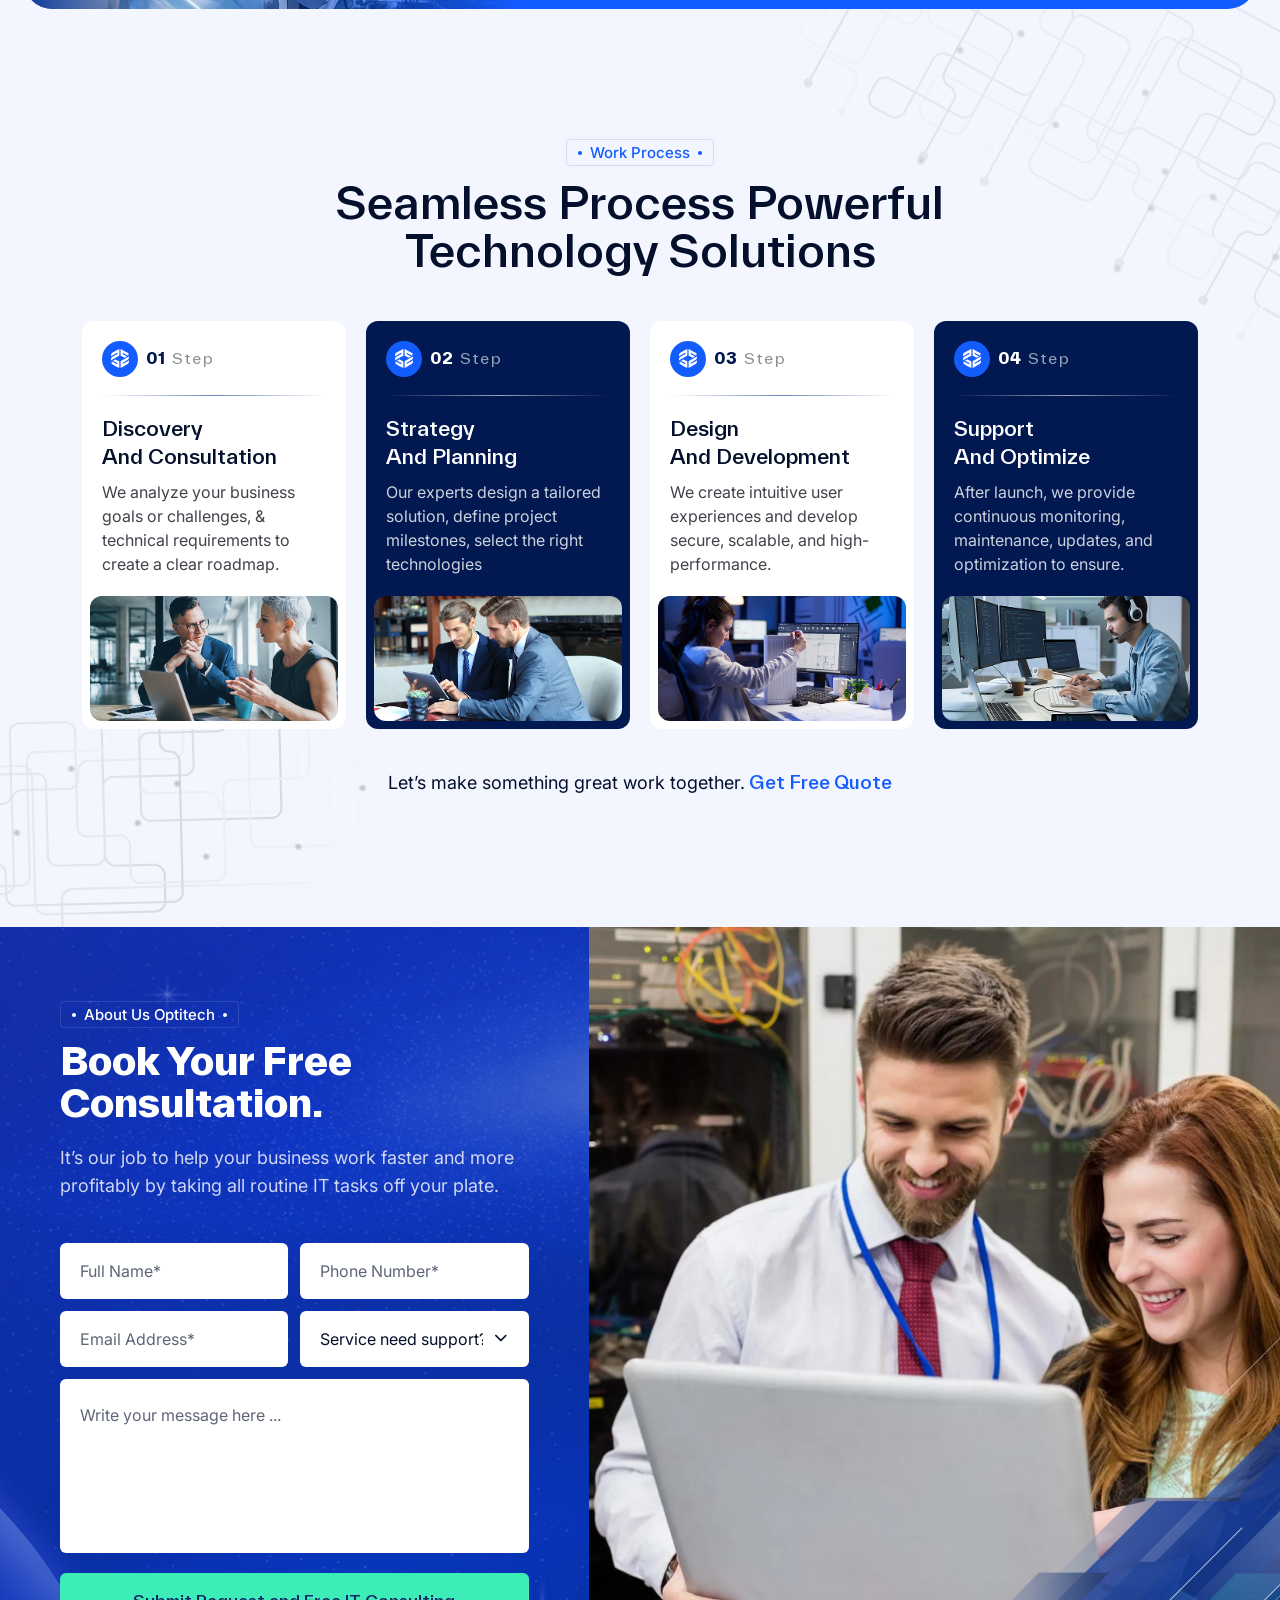
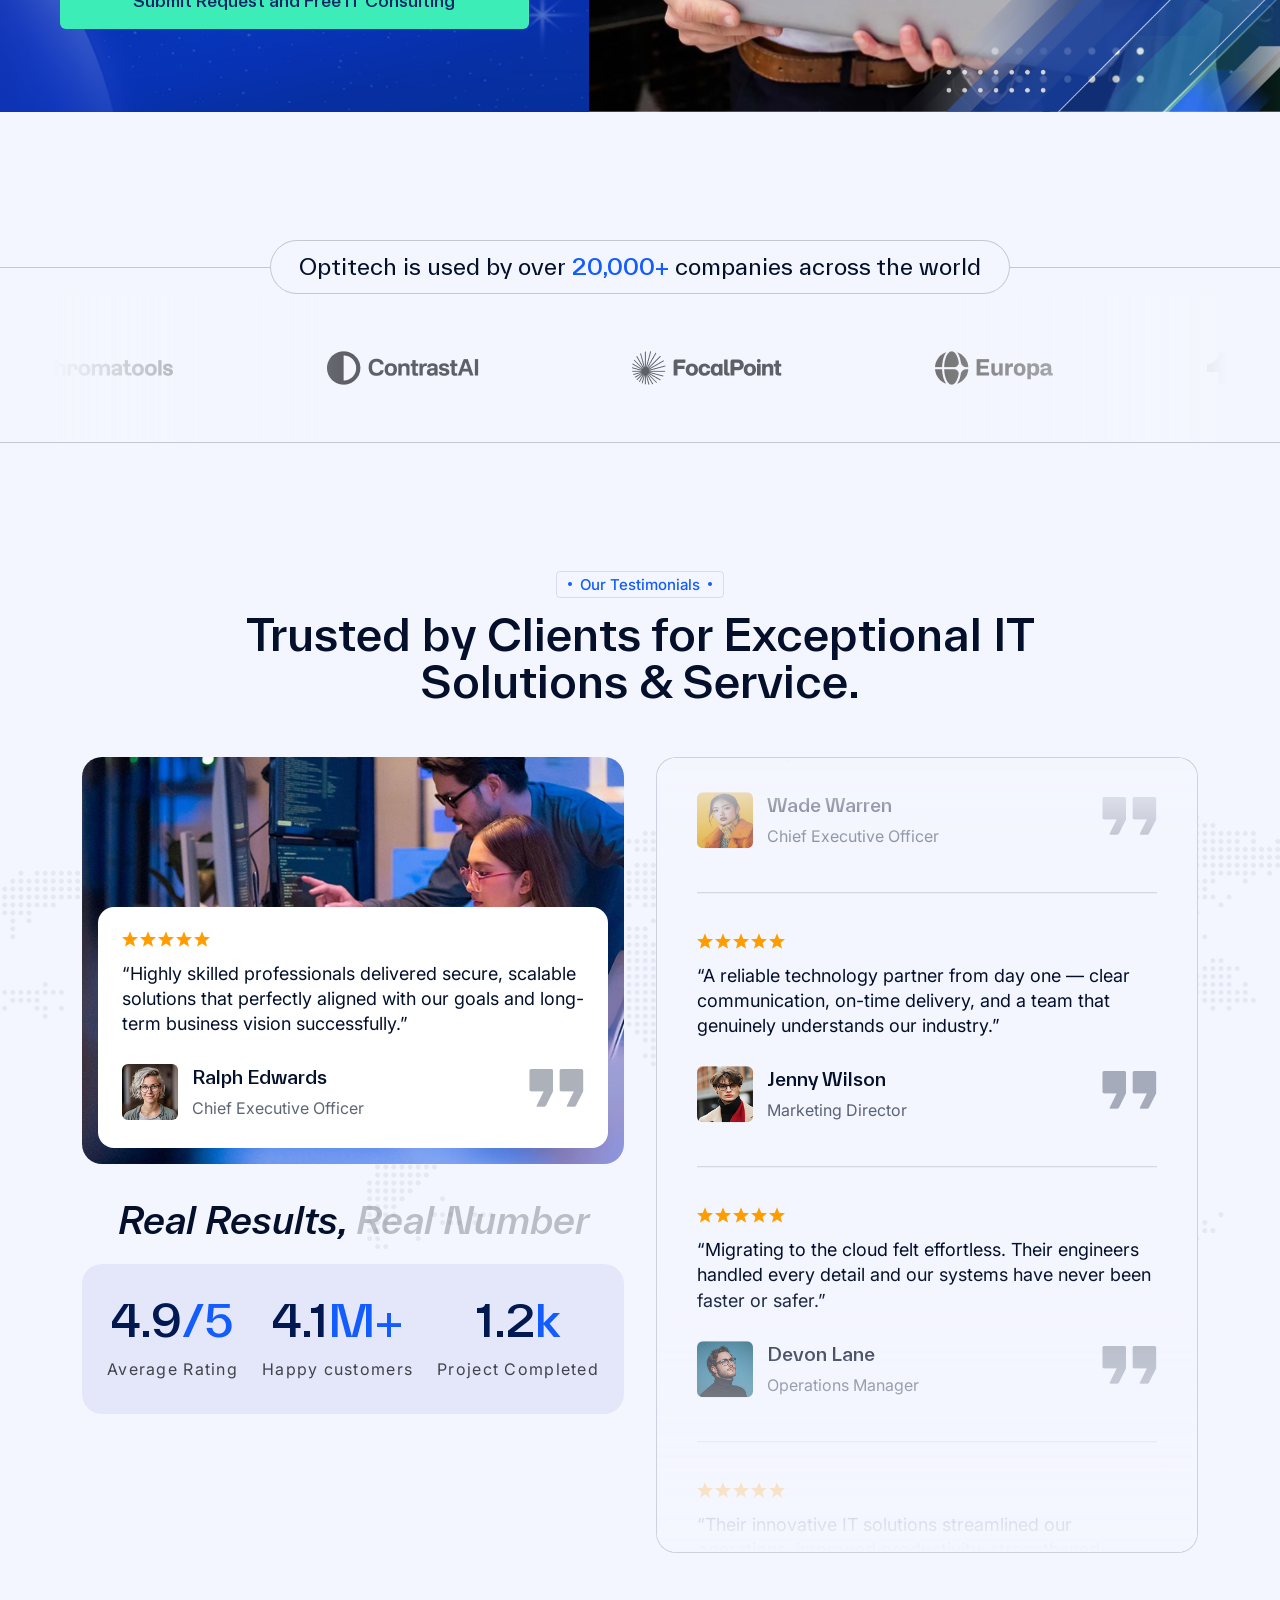
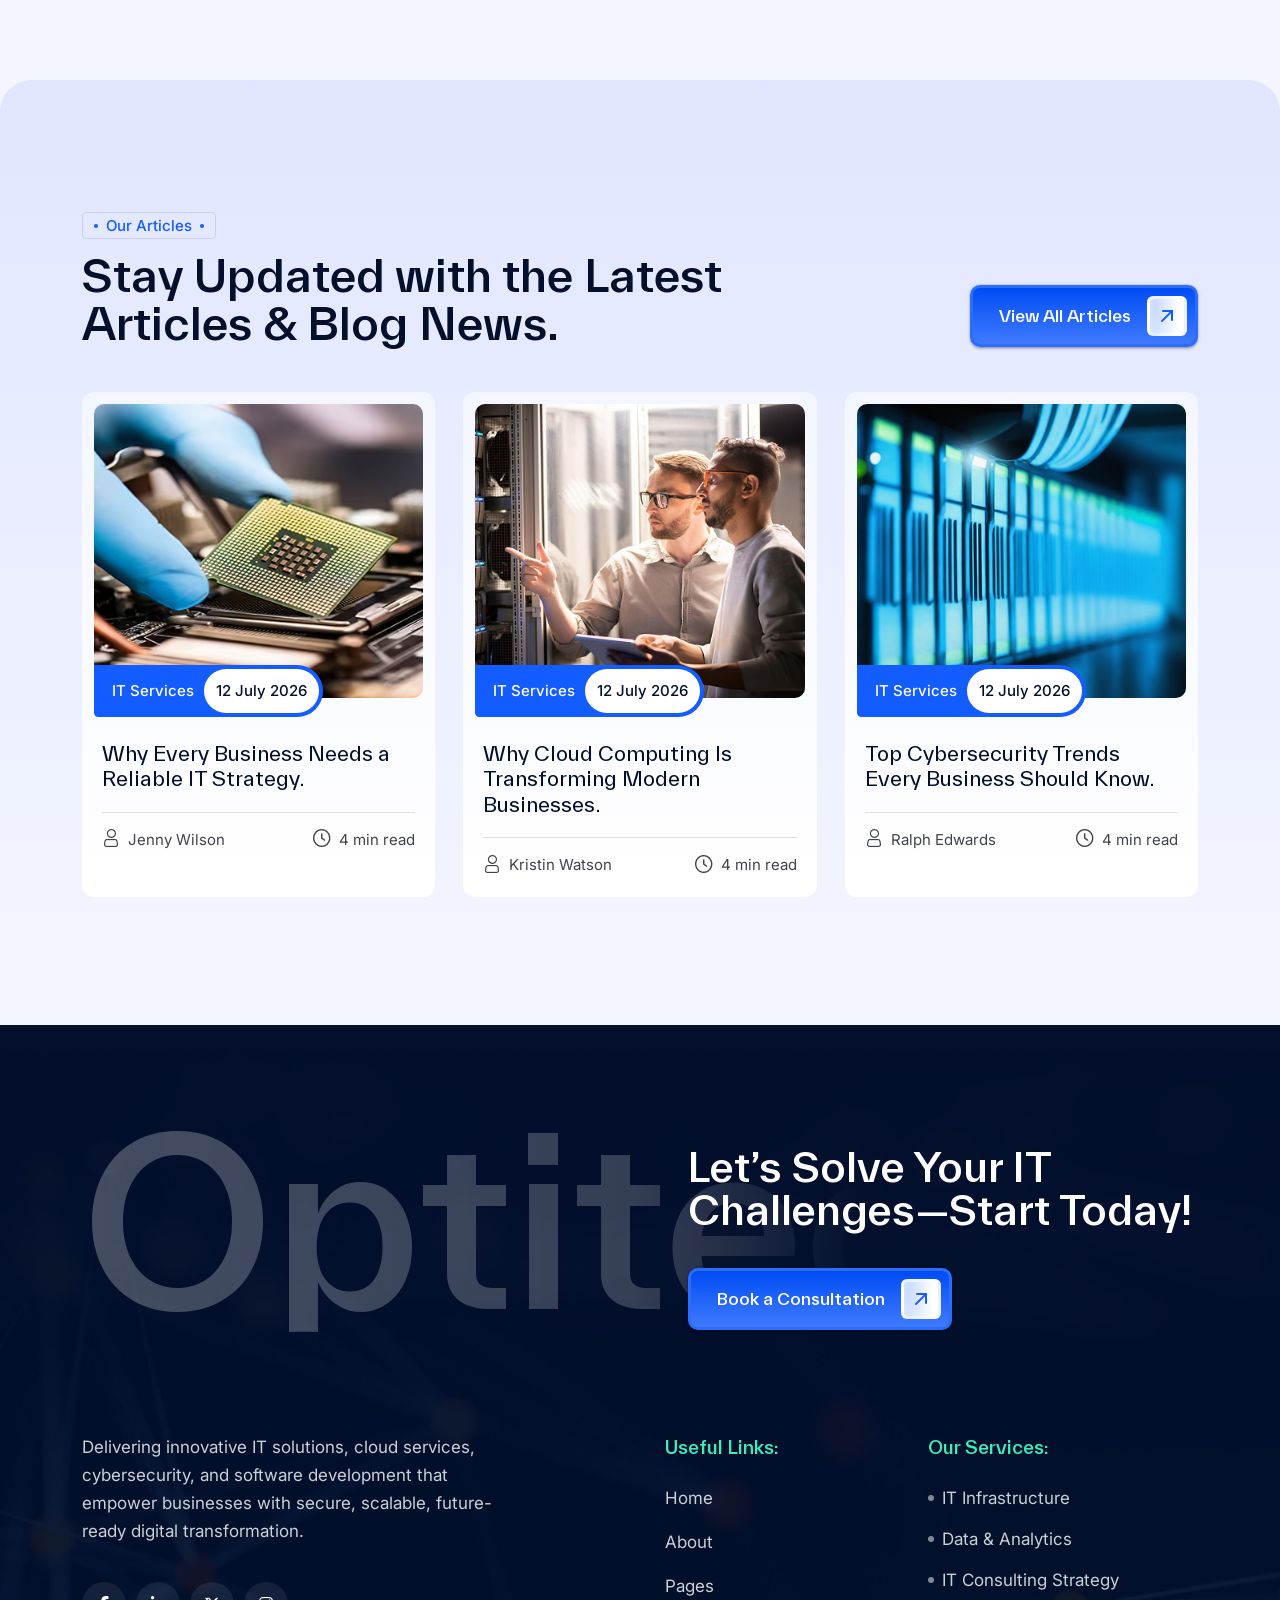
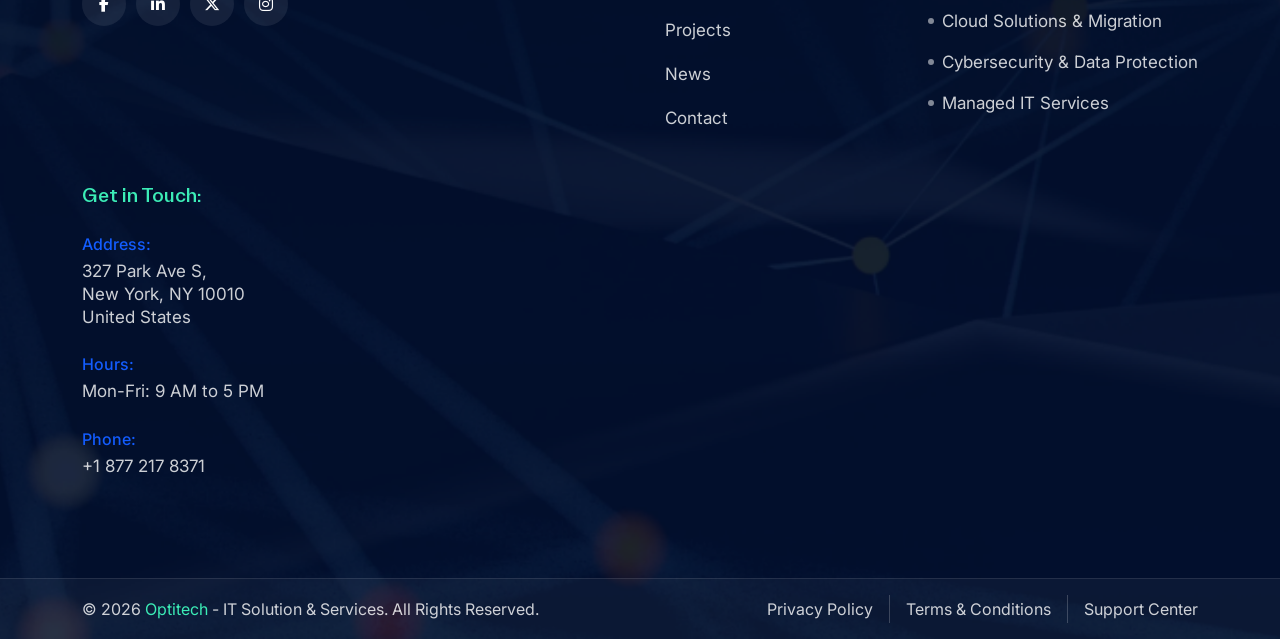
==== commit e1e8a970: "hero overflow add" ====
--- a/index.html
+++ b/index.html
@@ -202,7 +202,7 @@
             <!-- header-end -->
 
             <!-- hero-start -->
-            <section class="ot-hero-1-area">
+            <section class="ot-hero-1-area wa-fix">
                 <!-- slider -->
                 <div class="ot-hero-1-slider ot_hero1_slider">
                     <div class="swiper-wrapper">
--- a/assets/css/main.css
+++ b/assets/css/main.css
@@ -81,7 +81,7 @@
 }
 
 body {
-  font-family: var(--sk-font-1);
+  font-family: var(--ot-font-1);
   font-size: 18px;
   font-weight: 400;
   -moz-osx-font-smoothing: grayscale;
@@ -1114,6 +1114,11 @@
 @media (min-width: 1600px) {
   .container.ot-container-1 {
     max-width: 1424px;
+  }
+}
+@media (min-width: 1800px) {
+  .container.ot-container-2 {
+    max-width: 1720px;
   }
 }
 /* 
@@ -1167,6 +1172,15 @@
 .ot-subtitle-1:is(.has-v2) {
   border-color: rgba(255, 255, 255, 0.12);
 }
+.ot-subtitle-1 {
+  /* solid mint chip, used on the deep navy bands */
+}
+.ot-subtitle-1:is(.has-v3) {
+  padding: 3px 10px;
+  border-color: transparent;
+  background-color: var(--ot-clr-sd-1);
+  color: var(--ot-clr-h-1);
+}
 
 .ot-sec-title-1 {
   font-family: var(--ot-font-2);
@@ -1323,6 +1337,94 @@
 }
 .ot-pr-btn-1:hover .icon::after {
   transform: translate(-50%, -50%);
+}
+
+.ot-pr-btn-2 {
+  font-family: var(--ot-font-2);
+  color: #fff;
+  background-color: var(--ot-clr-pr-1);
+  font-weight: 500;
+  font-size: 16px;
+  display: inline-flex;
+  align-items: center;
+  gap: 10px;
+  padding: 14px 25px;
+  border-radius: 100px;
+  position: relative;
+  z-index: 1;
+}
+.ot-pr-btn-2::after {
+  content: "";
+  width: 48px;
+  height: 48px;
+  position: absolute;
+  left: 5px;
+  top: 50%;
+  transform: translateY(-50%);
+  background: linear-gradient(45deg, rgb(53, 196, 254) 0%, rgb(18, 94, 254) 50%, rgb(204, 127, 254) 100%);
+  border-radius: 50%;
+  z-index: -1;
+  transition: all 0.5s cubic-bezier(0.16, 1, 0.3, 1);
+}
+.ot-pr-btn-2 {
+  /* the label can carry a trailing arrow */
+}
+.ot-pr-btn-2 .icon {
+  position: relative;
+  overflow: hidden;
+  width: 16px;
+  height: 16px;
+  display: inline-flex;
+  align-items: center;
+  justify-content: center;
+  line-height: 1;
+  font-size: 14px;
+}
+.ot-pr-btn-2 .icon i {
+  transition: transform 0.45s cubic-bezier(0.16, 1, 0.3, 1);
+}
+.ot-pr-btn-2 .icon {
+  /* the arrow that flies in from the left as the first one leaves */
+}
+.ot-pr-btn-2 .icon::after {
+  content: "\f061";
+  font-family: "Font Awesome 6 Free";
+  font-weight: 900;
+  font-style: normal;
+  line-height: 1;
+  position: absolute;
+  left: 50%;
+  top: 50%;
+  transform: translate(-260%, -50%);
+  transition: transform 0.45s cubic-bezier(0.16, 1, 0.3, 1);
+}
+.ot-pr-btn-2:hover {
+  color: #fff;
+  /* the little orb opens out into a full gradient wash */
+}
+.ot-pr-btn-2:hover::after {
+  width: calc(100% - 10px);
+  border-radius: 100px;
+}
+.ot-pr-btn-2:hover .icon i {
+  transform: translateX(260%);
+}
+.ot-pr-btn-2:hover .icon::after {
+  transform: translate(-50%, -50%);
+}
+.ot-pr-btn-2:is(.has-v2) {
+  background: rgba(255, 255, 255, 0.08);
+  backdrop-filter: blur(4px);
+  transition: background-color 0.5s cubic-bezier(0.16, 1, 0.3, 1);
+}
+.ot-pr-btn-2:is(.has-v2)::after {
+  display: none;
+}
+.ot-pr-btn-2:is(.has-v2) {
+  /* no orb to open out, so the glass itself lifts on hover */
+}
+.ot-pr-btn-2:is(.has-v2):hover {
+  background-color: rgba(255, 255, 255, 0.18);
 }
 
 /* 
@@ -1783,6 +1885,1258 @@
 /*
     preloader-1-end
 */
+.cd-title {
+  position: relative;
+  text-align: center;
+}
+
+.cd-intro {
+  width: 90%;
+  max-width: 768px;
+  text-align: center;
+}
+
+.cd-intro {
+  margin: 4em auto;
+}
+
+@media only screen and (min-width: 768px) {
+  .cd-intro {
+    margin: 5em auto;
+  }
+}
+@media only screen and (min-width: 1170px) {
+  .cd-intro {
+    margin: 6em auto;
+  }
+}
+.cd-words-wrapper {
+  display: inline-block;
+  position: relative;
+  text-align: left;
+}
+
+.cd-words-wrapper b {
+  display: inline-block;
+  position: absolute;
+  white-space: nowrap;
+  left: 0;
+  top: 0;
+}
+
+.cd-words-wrapper b.is-visible {
+  position: relative;
+}
+
+.no-js .cd-words-wrapper b {
+  opacity: 0;
+}
+
+.no-js .cd-words-wrapper b.is-visible {
+  opacity: 1;
+}
+
+/* -------------------------------- 
+
+  xrotate-1 
+
+  -------------------------------- */
+.cd-headline.rotate-1 .cd-words-wrapper {
+  -webkit-perspective: 300px;
+  -moz-perspective: 300px;
+  perspective: 300px;
+}
+
+.cd-headline.rotate-1 b {
+  opacity: 0;
+  -webkit-transform-origin: 50% 100%;
+  -moz-transform-origin: 50% 100%;
+  -ms-transform-origin: 50% 100%;
+  -o-transform-origin: 50% 100%;
+  transform-origin: 50% 100%;
+  -webkit-transform: rotateX(180deg);
+  -moz-transform: rotateX(180deg);
+  -ms-transform: rotateX(180deg);
+  -o-transform: rotateX(180deg);
+  transform: rotateX(180deg);
+}
+
+.cd-headline.rotate-1 b.is-visible {
+  opacity: 1;
+  -webkit-transform: rotateX(0deg);
+  -moz-transform: rotateX(0deg);
+  -ms-transform: rotateX(0deg);
+  -o-transform: rotateX(0deg);
+  transform: rotateX(0deg);
+  -webkit-animation: cd-rotate-1-in 1.2s;
+  -moz-animation: cd-rotate-1-in 1.2s;
+  animation: cd-rotate-1-in 1.2s;
+}
+
+.cd-headline.rotate-1 b.is-hidden {
+  -webkit-transform: rotateX(180deg);
+  -moz-transform: rotateX(180deg);
+  -ms-transform: rotateX(180deg);
+  -o-transform: rotateX(180deg);
+  transform: rotateX(180deg);
+  -webkit-animation: cd-rotate-1-out 1.2s;
+  -moz-animation: cd-rotate-1-out 1.2s;
+  animation: cd-rotate-1-out 1.2s;
+}
+
+@-webkit-keyframes cd-rotate-1-in {
+  0% {
+    -webkit-transform: rotateX(180deg);
+    opacity: 0;
+  }
+  35% {
+    -webkit-transform: rotateX(120deg);
+    opacity: 0;
+  }
+  65% {
+    opacity: 0;
+  }
+  100% {
+    -webkit-transform: rotateX(360deg);
+    opacity: 1;
+  }
+}
+@-moz-keyframes cd-rotate-1-in {
+  0% {
+    -moz-transform: rotateX(180deg);
+    opacity: 0;
+  }
+  35% {
+    -moz-transform: rotateX(120deg);
+    opacity: 0;
+  }
+  65% {
+    opacity: 0;
+  }
+  100% {
+    -moz-transform: rotateX(360deg);
+    opacity: 1;
+  }
+}
+@keyframes cd-rotate-1-in {
+  0% {
+    -webkit-transform: rotateX(180deg);
+    -moz-transform: rotateX(180deg);
+    -ms-transform: rotateX(180deg);
+    -o-transform: rotateX(180deg);
+    transform: rotateX(180deg);
+    opacity: 0;
+  }
+  35% {
+    -webkit-transform: rotateX(120deg);
+    -moz-transform: rotateX(120deg);
+    -ms-transform: rotateX(120deg);
+    -o-transform: rotateX(120deg);
+    transform: rotateX(120deg);
+    opacity: 0;
+  }
+  65% {
+    opacity: 0;
+  }
+  100% {
+    -webkit-transform: rotateX(360deg);
+    -moz-transform: rotateX(360deg);
+    -ms-transform: rotateX(360deg);
+    -o-transform: rotateX(360deg);
+    transform: rotateX(360deg);
+    opacity: 1;
+  }
+}
+@-webkit-keyframes cd-rotate-1-out {
+  0% {
+    -webkit-transform: rotateX(0deg);
+    opacity: 1;
+  }
+  35% {
+    -webkit-transform: rotateX(-40deg);
+    opacity: 1;
+  }
+  65% {
+    opacity: 0;
+  }
+  100% {
+    -webkit-transform: rotateX(180deg);
+    opacity: 0;
+  }
+}
+@-moz-keyframes cd-rotate-1-out {
+  0% {
+    -moz-transform: rotateX(0deg);
+    opacity: 1;
+  }
+  35% {
+    -moz-transform: rotateX(-40deg);
+    opacity: 1;
+  }
+  65% {
+    opacity: 0;
+  }
+  100% {
+    -moz-transform: rotateX(180deg);
+    opacity: 0;
+  }
+}
+@keyframes cd-rotate-1-out {
+  0% {
+    -webkit-transform: rotateX(0deg);
+    -moz-transform: rotateX(0deg);
+    -ms-transform: rotateX(0deg);
+    -o-transform: rotateX(0deg);
+    transform: rotateX(0deg);
+    opacity: 1;
+  }
+  35% {
+    -webkit-transform: rotateX(-40deg);
+    -moz-transform: rotateX(-40deg);
+    -ms-transform: rotateX(-40deg);
+    -o-transform: rotateX(-40deg);
+    transform: rotateX(-40deg);
+    opacity: 1;
+  }
+  65% {
+    opacity: 0;
+  }
+  100% {
+    -webkit-transform: rotateX(180deg);
+    -moz-transform: rotateX(180deg);
+    -ms-transform: rotateX(180deg);
+    -o-transform: rotateX(180deg);
+    transform: rotateX(180deg);
+    opacity: 0;
+  }
+}
+/* -------------------------------- 
+
+  xtype 
+
+  -------------------------------- */
+.cd-headline.type .cd-words-wrapper {
+  vertical-align: top;
+  overflow: hidden;
+}
+
+.cd-headline.type .cd-words-wrapper::after {
+  /* vertical bar */
+  content: "";
+  position: absolute;
+  right: 0;
+  top: 50%;
+  bottom: auto;
+  -webkit-transform: translateY(-50%);
+  -moz-transform: translateY(-50%);
+  -ms-transform: translateY(-50%);
+  -o-transform: translateY(-50%);
+  transform: translateY(-50%);
+  height: 90%;
+  width: 1px;
+  background-color: #aebcb9;
+}
+
+.cd-headline.type .cd-words-wrapper.waiting::after {
+  -webkit-animation: cd-pulse 1s infinite;
+  -moz-animation: cd-pulse 1s infinite;
+  animation: cd-pulse 1s infinite;
+}
+
+.cd-headline.type .cd-words-wrapper.selected {
+  background-color: #aebcb9;
+}
+
+.cd-headline.type .cd-words-wrapper.selected::after {
+  visibility: hidden;
+}
+
+.cd-headline.type .cd-words-wrapper.selected b {
+  color: #0d0d0d;
+}
+
+.cd-headline.type b {
+  visibility: hidden;
+}
+
+.cd-headline.type b.is-visible {
+  visibility: visible;
+}
+
+.cd-headline.type i {
+  position: absolute;
+  visibility: hidden;
+}
+
+.cd-headline.type i.in {
+  position: relative;
+  visibility: visible;
+}
+
+@-webkit-keyframes cd-pulse {
+  0% {
+    -webkit-transform: translateY(-50%) scale(1);
+    opacity: 1;
+  }
+  40% {
+    -webkit-transform: translateY(-50%) scale(0.9);
+    opacity: 0;
+  }
+  100% {
+    -webkit-transform: translateY(-50%) scale(0);
+    opacity: 0;
+  }
+}
+@-moz-keyframes cd-pulse {
+  0% {
+    -moz-transform: translateY(-50%) scale(1);
+    opacity: 1;
+  }
+  40% {
+    -moz-transform: translateY(-50%) scale(0.9);
+    opacity: 0;
+  }
+  100% {
+    -moz-transform: translateY(-50%) scale(0);
+    opacity: 0;
+  }
+}
+@keyframes cd-pulse {
+  0% {
+    -webkit-transform: translateY(-50%) scale(1);
+    -moz-transform: translateY(-50%) scale(1);
+    -ms-transform: translateY(-50%) scale(1);
+    -o-transform: translateY(-50%) scale(1);
+    transform: translateY(-50%) scale(1);
+    opacity: 1;
+  }
+  40% {
+    -webkit-transform: translateY(-50%) scale(0.9);
+    -moz-transform: translateY(-50%) scale(0.9);
+    -ms-transform: translateY(-50%) scale(0.9);
+    -o-transform: translateY(-50%) scale(0.9);
+    transform: translateY(-50%) scale(0.9);
+    opacity: 0;
+  }
+  100% {
+    -webkit-transform: translateY(-50%) scale(0);
+    -moz-transform: translateY(-50%) scale(0);
+    -ms-transform: translateY(-50%) scale(0);
+    -o-transform: translateY(-50%) scale(0);
+    transform: translateY(-50%) scale(0);
+    opacity: 0;
+  }
+}
+/* -------------------------------- 
+
+  xrotate-2 
+
+  -------------------------------- */
+.cd-headline.rotate-2 .cd-words-wrapper {
+  -webkit-perspective: 300px;
+  -moz-perspective: 300px;
+  perspective: 300px;
+}
+
+.cd-headline.rotate-2 i,
+.cd-headline.rotate-2 em {
+  display: inline-block;
+  -webkit-backface-visibility: hidden;
+  backface-visibility: hidden;
+}
+
+.cd-headline.rotate-2 b {
+  opacity: 0;
+}
+
+.cd-headline.rotate-2 i {
+  -webkit-transform-style: preserve-3d;
+  -moz-transform-style: preserve-3d;
+  -ms-transform-style: preserve-3d;
+  -o-transform-style: preserve-3d;
+  transform-style: preserve-3d;
+  -webkit-transform: translateZ(-20px) rotateX(90deg);
+  -moz-transform: translateZ(-20px) rotateX(90deg);
+  -ms-transform: translateZ(-20px) rotateX(90deg);
+  -o-transform: translateZ(-20px) rotateX(90deg);
+  transform: translateZ(-20px) rotateX(90deg);
+  opacity: 0;
+}
+
+.is-visible .cd-headline.rotate-2 i {
+  opacity: 1;
+}
+
+.cd-headline.rotate-2 i.in {
+  -webkit-animation: cd-rotate-2-in 0.4s forwards;
+  -moz-animation: cd-rotate-2-in 0.4s forwards;
+  animation: cd-rotate-2-in 0.4s forwards;
+}
+
+.cd-headline.rotate-2 i.out {
+  -webkit-animation: cd-rotate-2-out 0.4s forwards;
+  -moz-animation: cd-rotate-2-out 0.4s forwards;
+  animation: cd-rotate-2-out 0.4s forwards;
+}
+
+.cd-headline.rotate-2 em {
+  -webkit-transform: translateZ(20px);
+  -moz-transform: translateZ(20px);
+  -ms-transform: translateZ(20px);
+  -o-transform: translateZ(20px);
+  transform: translateZ(20px);
+}
+
+.no-csstransitions .cd-headline.rotate-2 i {
+  -webkit-transform: rotateX(0deg);
+  -moz-transform: rotateX(0deg);
+  -ms-transform: rotateX(0deg);
+  -o-transform: rotateX(0deg);
+  transform: rotateX(0deg);
+  opacity: 0;
+}
+
+.no-csstransitions .cd-headline.rotate-2 i em {
+  -webkit-transform: scale(1);
+  -moz-transform: scale(1);
+  -ms-transform: scale(1);
+  -o-transform: scale(1);
+  transform: scale(1);
+}
+
+.no-csstransitions .cd-headline.rotate-2 .is-visible i {
+  opacity: 1;
+}
+
+@-webkit-keyframes cd-rotate-2-in {
+  0% {
+    opacity: 0;
+    -webkit-transform: translateZ(-20px) rotateX(90deg);
+  }
+  60% {
+    opacity: 1;
+    -webkit-transform: translateZ(-20px) rotateX(-10deg);
+  }
+  100% {
+    opacity: 1;
+    -webkit-transform: translateZ(-20px) rotateX(0deg);
+  }
+}
+@-moz-keyframes cd-rotate-2-in {
+  0% {
+    opacity: 0;
+    -moz-transform: translateZ(-20px) rotateX(90deg);
+  }
+  60% {
+    opacity: 1;
+    -moz-transform: translateZ(-20px) rotateX(-10deg);
+  }
+  100% {
+    opacity: 1;
+    -moz-transform: translateZ(-20px) rotateX(0deg);
+  }
+}
+@keyframes cd-rotate-2-in {
+  0% {
+    opacity: 0;
+    -webkit-transform: translateZ(-20px) rotateX(90deg);
+    -moz-transform: translateZ(-20px) rotateX(90deg);
+    -ms-transform: translateZ(-20px) rotateX(90deg);
+    -o-transform: translateZ(-20px) rotateX(90deg);
+    transform: translateZ(-20px) rotateX(90deg);
+  }
+  60% {
+    opacity: 1;
+    -webkit-transform: translateZ(-20px) rotateX(-10deg);
+    -moz-transform: translateZ(-20px) rotateX(-10deg);
+    -ms-transform: translateZ(-20px) rotateX(-10deg);
+    -o-transform: translateZ(-20px) rotateX(-10deg);
+    transform: translateZ(-20px) rotateX(-10deg);
+  }
+  100% {
+    opacity: 1;
+    -webkit-transform: translateZ(-20px) rotateX(0deg);
+    -moz-transform: translateZ(-20px) rotateX(0deg);
+    -ms-transform: translateZ(-20px) rotateX(0deg);
+    -o-transform: translateZ(-20px) rotateX(0deg);
+    transform: translateZ(-20px) rotateX(0deg);
+  }
+}
+@-webkit-keyframes cd-rotate-2-out {
+  0% {
+    opacity: 1;
+    -webkit-transform: translateZ(-20px) rotateX(0);
+  }
+  60% {
+    opacity: 0;
+    -webkit-transform: translateZ(-20px) rotateX(-100deg);
+  }
+  100% {
+    opacity: 0;
+    -webkit-transform: translateZ(-20px) rotateX(-90deg);
+  }
+}
+@-moz-keyframes cd-rotate-2-out {
+  0% {
+    opacity: 1;
+    -moz-transform: translateZ(-20px) rotateX(0);
+  }
+  60% {
+    opacity: 0;
+    -moz-transform: translateZ(-20px) rotateX(-100deg);
+  }
+  100% {
+    opacity: 0;
+    -moz-transform: translateZ(-20px) rotateX(-90deg);
+  }
+}
+@keyframes cd-rotate-2-out {
+  0% {
+    opacity: 1;
+    -webkit-transform: translateZ(-20px) rotateX(0);
+    -moz-transform: translateZ(-20px) rotateX(0);
+    -ms-transform: translateZ(-20px) rotateX(0);
+    -o-transform: translateZ(-20px) rotateX(0);
+    transform: translateZ(-20px) rotateX(0);
+  }
+  60% {
+    opacity: 0;
+    -webkit-transform: translateZ(-20px) rotateX(-100deg);
+    -moz-transform: translateZ(-20px) rotateX(-100deg);
+    -ms-transform: translateZ(-20px) rotateX(-100deg);
+    -o-transform: translateZ(-20px) rotateX(-100deg);
+    transform: translateZ(-20px) rotateX(-100deg);
+  }
+  100% {
+    opacity: 0;
+    -webkit-transform: translateZ(-20px) rotateX(-90deg);
+    -moz-transform: translateZ(-20px) rotateX(-90deg);
+    -ms-transform: translateZ(-20px) rotateX(-90deg);
+    -o-transform: translateZ(-20px) rotateX(-90deg);
+    transform: translateZ(-20px) rotateX(-90deg);
+  }
+}
+/* -------------------------------- 
+
+  xloading-bar 
+
+  -------------------------------- */
+.cd-headline.loading-bar span {
+  display: inline-block;
+  padding: 0.2em 0;
+}
+
+.cd-headline.loading-bar .cd-words-wrapper {
+  overflow: hidden;
+  vertical-align: top;
+}
+
+.cd-headline.loading-bar .cd-words-wrapper::after {
+  /* loading bar */
+  content: "";
+  position: absolute;
+  left: 0;
+  bottom: 0;
+  height: 2px;
+  width: 0;
+  background: var(--color-primary);
+  z-index: 2;
+  -webkit-transition: width 0.3s -0.1s;
+  -moz-transition: width 0.3s -0.1s;
+  transition: width 0.3s -0.1s;
+}
+
+.cd-headline.loading-bar .cd-words-wrapper.is-loading::after {
+  width: 100%;
+  -webkit-transition: width 3s;
+  -moz-transition: width 3s;
+  transition: width 3s;
+}
+
+.cd-headline.loading-bar b {
+  top: 0.2em;
+  opacity: 0;
+  -webkit-transition: opacity 0.3s;
+  -moz-transition: opacity 0.3s;
+  transition: opacity 0.3s;
+}
+
+.cd-headline.loading-bar b.is-visible {
+  opacity: 1;
+  top: 0;
+}
+
+/* -------------------------------- 
+
+  xslide 
+
+  -------------------------------- */
+.cd-headline.slide span {
+  display: inline-block;
+}
+
+.cd-headline.slide .cd-words-wrapper {
+  overflow: hidden;
+  vertical-align: top;
+}
+
+.cd-headline.slide b {
+  opacity: 0;
+  top: 0.2em;
+}
+
+.cd-headline.slide b.is-visible {
+  top: 0;
+  opacity: 1;
+  -webkit-animation: slide-in 0.6s;
+  -moz-animation: slide-in 0.6s;
+  animation: slide-in 0.6s;
+}
+
+.cd-headline.slide b.is-hidden {
+  -webkit-animation: slide-out 0.6s;
+  -moz-animation: slide-out 0.6s;
+  animation: slide-out 0.6s;
+}
+
+@-webkit-keyframes slide-in {
+  0% {
+    opacity: 0;
+    -webkit-transform: translateY(-100%);
+  }
+  60% {
+    opacity: 1;
+    -webkit-transform: translateY(20%);
+  }
+  100% {
+    opacity: 1;
+    -webkit-transform: translateY(0);
+  }
+}
+@-moz-keyframes slide-in {
+  0% {
+    opacity: 0;
+    -moz-transform: translateY(-100%);
+  }
+  60% {
+    opacity: 1;
+    -moz-transform: translateY(20%);
+  }
+  100% {
+    opacity: 1;
+    -moz-transform: translateY(0);
+  }
+}
+@keyframes slide-in {
+  0% {
+    opacity: 0;
+    -webkit-transform: translateY(-100%);
+    -moz-transform: translateY(-100%);
+    -ms-transform: translateY(-100%);
+    -o-transform: translateY(-100%);
+    transform: translateY(-100%);
+  }
+  60% {
+    opacity: 1;
+    -webkit-transform: translateY(20%);
+    -moz-transform: translateY(20%);
+    -ms-transform: translateY(20%);
+    -o-transform: translateY(20%);
+    transform: translateY(20%);
+  }
+  100% {
+    opacity: 1;
+    -webkit-transform: translateY(0);
+    -moz-transform: translateY(0);
+    -ms-transform: translateY(0);
+    -o-transform: translateY(0);
+    transform: translateY(0);
+  }
+}
+@-webkit-keyframes slide-out {
+  0% {
+    opacity: 1;
+    -webkit-transform: translateY(0);
+  }
+  60% {
+    opacity: 0;
+    -webkit-transform: translateY(120%);
+  }
+  100% {
+    opacity: 0;
+    -webkit-transform: translateY(100%);
+  }
+}
+@-moz-keyframes slide-out {
+  0% {
+    opacity: 1;
+    -moz-transform: translateY(0);
+  }
+  60% {
+    opacity: 0;
+    -moz-transform: translateY(120%);
+  }
+  100% {
+    opacity: 0;
+    -moz-transform: translateY(100%);
+  }
+}
+@keyframes slide-out {
+  0% {
+    opacity: 1;
+    -webkit-transform: translateY(0);
+    -moz-transform: translateY(0);
+    -ms-transform: translateY(0);
+    -o-transform: translateY(0);
+    transform: translateY(0);
+  }
+  60% {
+    opacity: 0;
+    -webkit-transform: translateY(120%);
+    -moz-transform: translateY(120%);
+    -ms-transform: translateY(120%);
+    -o-transform: translateY(120%);
+    transform: translateY(120%);
+  }
+  100% {
+    opacity: 0;
+    -webkit-transform: translateY(100%);
+    -moz-transform: translateY(100%);
+    -ms-transform: translateY(100%);
+    -o-transform: translateY(100%);
+    transform: translateY(100%);
+  }
+}
+/* -------------------------------- 
+
+  xclip 
+
+  -------------------------------- */
+.cd-headline.clip span {
+  display: inline-block;
+}
+
+.cd-headline.clip .cd-words-wrapper {
+  overflow: hidden;
+  vertical-align: top;
+}
+
+.cd-headline.clip .cd-words-wrapper::after {
+  /* line */
+  content: "";
+  position: absolute;
+  top: 0;
+  right: 0;
+  width: 2px;
+  height: 100%;
+  background-color: #fff;
+}
+
+.cd-headline.clip b {
+  opacity: 0;
+}
+
+.cd-headline.clip b.is-visible {
+  opacity: 1;
+}
+
+/* -------------------------------- 
+
+  xzoom 
+
+  -------------------------------- */
+.cd-headline.zoom .cd-words-wrapper {
+  -webkit-perspective: 300px;
+  -moz-perspective: 300px;
+  perspective: 300px;
+}
+
+.cd-headline.zoom b {
+  opacity: 0;
+}
+
+.cd-headline.zoom b.is-visible {
+  opacity: 1;
+  -webkit-animation: zoom-in 0.8s;
+  -moz-animation: zoom-in 0.8s;
+  animation: zoom-in 0.8s;
+}
+
+.cd-headline.zoom b.is-hidden {
+  -webkit-animation: zoom-out 0.8s;
+  -moz-animation: zoom-out 0.8s;
+  animation: zoom-out 0.8s;
+}
+
+@-webkit-keyframes zoom-in {
+  0% {
+    opacity: 0;
+    -webkit-transform: translateZ(100px);
+  }
+  100% {
+    opacity: 1;
+    -webkit-transform: translateZ(0);
+  }
+}
+@-moz-keyframes zoom-in {
+  0% {
+    opacity: 0;
+    -moz-transform: translateZ(100px);
+  }
+  100% {
+    opacity: 1;
+    -moz-transform: translateZ(0);
+  }
+}
+@keyframes zoom-in {
+  0% {
+    opacity: 0;
+    -webkit-transform: translateZ(100px);
+    -moz-transform: translateZ(100px);
+    -ms-transform: translateZ(100px);
+    -o-transform: translateZ(100px);
+    transform: translateZ(100px);
+  }
+  100% {
+    opacity: 1;
+    -webkit-transform: translateZ(0);
+    -moz-transform: translateZ(0);
+    -ms-transform: translateZ(0);
+    -o-transform: translateZ(0);
+    transform: translateZ(0);
+  }
+}
+@-webkit-keyframes zoom-out {
+  0% {
+    opacity: 1;
+    -webkit-transform: translateZ(0);
+  }
+  100% {
+    opacity: 0;
+    -webkit-transform: translateZ(-100px);
+  }
+}
+@-moz-keyframes zoom-out {
+  0% {
+    opacity: 1;
+    -moz-transform: translateZ(0);
+  }
+  100% {
+    opacity: 0;
+    -moz-transform: translateZ(-100px);
+  }
+}
+@keyframes zoom-out {
+  0% {
+    opacity: 1;
+    -webkit-transform: translateZ(0);
+    -moz-transform: translateZ(0);
+    -ms-transform: translateZ(0);
+    -o-transform: translateZ(0);
+    transform: translateZ(0);
+  }
+  100% {
+    opacity: 0;
+    -webkit-transform: translateZ(-100px);
+    -moz-transform: translateZ(-100px);
+    -ms-transform: translateZ(-100px);
+    -o-transform: translateZ(-100px);
+    transform: translateZ(-100px);
+  }
+}
+/* -------------------------------- 
+
+  xrotate-3 
+
+  -------------------------------- */
+.cd-headline.rotate-3 .cd-words-wrapper {
+  -webkit-perspective: 300px;
+  -moz-perspective: 300px;
+  perspective: 300px;
+}
+
+.cd-headline.rotate-3 b {
+  opacity: 0;
+}
+
+.cd-headline.rotate-3 i {
+  display: inline-block;
+  -webkit-transform: rotateY(180deg);
+  -moz-transform: rotateY(180deg);
+  -ms-transform: rotateY(180deg);
+  -o-transform: rotateY(180deg);
+  transform: rotateY(180deg);
+  -webkit-backface-visibility: hidden;
+  backface-visibility: hidden;
+}
+
+.is-visible .cd-headline.rotate-3 i {
+  -webkit-transform: rotateY(0deg);
+  -moz-transform: rotateY(0deg);
+  -ms-transform: rotateY(0deg);
+  -o-transform: rotateY(0deg);
+  transform: rotateY(0deg);
+}
+
+.cd-headline.rotate-3 i.in {
+  -webkit-animation: cd-rotate-3-in 0.6s forwards;
+  -moz-animation: cd-rotate-3-in 0.6s forwards;
+  animation: cd-rotate-3-in 0.6s forwards;
+}
+
+.cd-headline.rotate-3 i.out {
+  -webkit-animation: cd-rotate-3-out 0.6s forwards;
+  -moz-animation: cd-rotate-3-out 0.6s forwards;
+  animation: cd-rotate-3-out 0.6s forwards;
+}
+
+.no-csstransitions .cd-headline.rotate-3 i {
+  -webkit-transform: rotateY(0deg);
+  -moz-transform: rotateY(0deg);
+  -ms-transform: rotateY(0deg);
+  -o-transform: rotateY(0deg);
+  transform: rotateY(0deg);
+  opacity: 0;
+}
+
+.no-csstransitions .cd-headline.rotate-3 .is-visible i {
+  opacity: 1;
+}
+
+@-webkit-keyframes cd-rotate-3-in {
+  0% {
+    -webkit-transform: rotateY(180deg);
+  }
+  100% {
+    -webkit-transform: rotateY(0deg);
+  }
+}
+@-moz-keyframes cd-rotate-3-in {
+  0% {
+    -moz-transform: rotateY(180deg);
+  }
+  100% {
+    -moz-transform: rotateY(0deg);
+  }
+}
+@keyframes cd-rotate-3-in {
+  0% {
+    -webkit-transform: rotateY(180deg);
+    -moz-transform: rotateY(180deg);
+    -ms-transform: rotateY(180deg);
+    -o-transform: rotateY(180deg);
+    transform: rotateY(180deg);
+  }
+  100% {
+    -webkit-transform: rotateY(0deg);
+    -moz-transform: rotateY(0deg);
+    -ms-transform: rotateY(0deg);
+    -o-transform: rotateY(0deg);
+    transform: rotateY(0deg);
+  }
+}
+@-webkit-keyframes cd-rotate-3-out {
+  0% {
+    -webkit-transform: rotateY(0);
+  }
+  100% {
+    -webkit-transform: rotateY(-180deg);
+  }
+}
+@-moz-keyframes cd-rotate-3-out {
+  0% {
+    -moz-transform: rotateY(0);
+  }
+  100% {
+    -moz-transform: rotateY(-180deg);
+  }
+}
+@keyframes cd-rotate-3-out {
+  0% {
+    -webkit-transform: rotateY(0);
+    -moz-transform: rotateY(0);
+    -ms-transform: rotateY(0);
+    -o-transform: rotateY(0);
+    transform: rotateY(0);
+  }
+  100% {
+    -webkit-transform: rotateY(-180deg);
+    -moz-transform: rotateY(-180deg);
+    -ms-transform: rotateY(-180deg);
+    -o-transform: rotateY(-180deg);
+    transform: rotateY(-180deg);
+  }
+}
+/* -------------------------------- 
+
+  xscale 
+
+  -------------------------------- */
+.cd-headline.scale b {
+  opacity: 0;
+}
+
+.cd-headline.scale i {
+  display: inline-block;
+  opacity: 0;
+  -webkit-transform: scale(0);
+  -moz-transform: scale(0);
+  -ms-transform: scale(0);
+  -o-transform: scale(0);
+  transform: scale(0);
+}
+
+.is-visible .cd-headline.scale i {
+  opacity: 1;
+}
+
+.cd-headline.scale i.in {
+  -webkit-animation: scale-up 0.6s forwards;
+  -moz-animation: scale-up 0.6s forwards;
+  animation: scale-up 0.6s forwards;
+}
+
+.cd-headline.scale i.out {
+  -webkit-animation: scale-down 0.6s forwards;
+  -moz-animation: scale-down 0.6s forwards;
+  animation: scale-down 0.6s forwards;
+}
+
+.no-csstransitions .cd-headline.scale i {
+  -webkit-transform: scale(1);
+  -moz-transform: scale(1);
+  -ms-transform: scale(1);
+  -o-transform: scale(1);
+  transform: scale(1);
+  opacity: 0;
+}
+
+.no-csstransitions .cd-headline.scale .is-visible i {
+  opacity: 1;
+}
+
+@-webkit-keyframes scale-up {
+  0% {
+    -webkit-transform: scale(0);
+    opacity: 0;
+  }
+  60% {
+    -webkit-transform: scale(1.2);
+    opacity: 1;
+  }
+  100% {
+    -webkit-transform: scale(1);
+    opacity: 1;
+  }
+}
+@-moz-keyframes scale-up {
+  0% {
+    -moz-transform: scale(0);
+    opacity: 0;
+  }
+  60% {
+    -moz-transform: scale(1.2);
+    opacity: 1;
+  }
+  100% {
+    -moz-transform: scale(1);
+    opacity: 1;
+  }
+}
+@keyframes scale-up {
+  0% {
+    -webkit-transform: scale(0);
+    -moz-transform: scale(0);
+    -ms-transform: scale(0);
+    -o-transform: scale(0);
+    transform: scale(0);
+    opacity: 0;
+  }
+  60% {
+    -webkit-transform: scale(1.2);
+    -moz-transform: scale(1.2);
+    -ms-transform: scale(1.2);
+    -o-transform: scale(1.2);
+    transform: scale(1.2);
+    opacity: 1;
+  }
+  100% {
+    -webkit-transform: scale(1);
+    -moz-transform: scale(1);
+    -ms-transform: scale(1);
+    -o-transform: scale(1);
+    transform: scale(1);
+    opacity: 1;
+  }
+}
+@-webkit-keyframes scale-down {
+  0% {
+    -webkit-transform: scale(1);
+    opacity: 1;
+  }
+  60% {
+    -webkit-transform: scale(0);
+    opacity: 0;
+  }
+}
+@-moz-keyframes scale-down {
+  0% {
+    -moz-transform: scale(1);
+    opacity: 1;
+  }
+  60% {
+    -moz-transform: scale(0);
+    opacity: 0;
+  }
+}
+@keyframes scale-down {
+  0% {
+    -webkit-transform: scale(1);
+    -moz-transform: scale(1);
+    -ms-transform: scale(1);
+    -o-transform: scale(1);
+    transform: scale(1);
+    opacity: 1;
+  }
+  60% {
+    -webkit-transform: scale(0);
+    -moz-transform: scale(0);
+    -ms-transform: scale(0);
+    -o-transform: scale(0);
+    transform: scale(0);
+    opacity: 0;
+  }
+}
+/* -------------------------------- 
+
+  xpush 
+
+  -------------------------------- */
+.cd-headline.push b {
+  opacity: 0;
+}
+
+.cd-headline.push b.is-visible {
+  opacity: 1;
+  -webkit-animation: push-in 0.6s;
+  -moz-animation: push-in 0.6s;
+  animation: push-in 0.6s;
+}
+
+.cd-headline.push b.is-hidden {
+  -webkit-animation: push-out 0.6s;
+  -moz-animation: push-out 0.6s;
+  animation: push-out 0.6s;
+}
+
+@-webkit-keyframes push-in {
+  0% {
+    opacity: 0;
+    -webkit-transform: translateX(-100%);
+  }
+  60% {
+    opacity: 1;
+    -webkit-transform: translateX(10%);
+  }
+  100% {
+    opacity: 1;
+    -webkit-transform: translateX(0);
+  }
+}
+@-moz-keyframes push-in {
+  0% {
+    opacity: 0;
+    -moz-transform: translateX(-100%);
+  }
+  60% {
+    opacity: 1;
+    -moz-transform: translateX(10%);
+  }
+  100% {
+    opacity: 1;
+    -moz-transform: translateX(0);
+  }
+}
+@keyframes push-in {
+  0% {
+    opacity: 0;
+    -webkit-transform: translateX(-100%);
+    -moz-transform: translateX(-100%);
+    -ms-transform: translateX(-100%);
+    -o-transform: translateX(-100%);
+    transform: translateX(-100%);
+  }
+  60% {
+    opacity: 1;
+    -webkit-transform: translateX(10%);
+    -moz-transform: translateX(10%);
+    -ms-transform: translateX(10%);
+    -o-transform: translateX(10%);
+    transform: translateX(10%);
+  }
+  100% {
+    opacity: 1;
+    -webkit-transform: translateX(0);
+    -moz-transform: translateX(0);
+    -ms-transform: translateX(0);
+    -o-transform: translateX(0);
+    transform: translateX(0);
+  }
+}
+@-webkit-keyframes push-out {
+  0% {
+    opacity: 1;
+    -webkit-transform: translateX(0);
+  }
+  60% {
+    opacity: 0;
+    -webkit-transform: translateX(110%);
+  }
+  100% {
+    opacity: 0;
+    -webkit-transform: translateX(100%);
+  }
+}
+@-moz-keyframes push-out {
+  0% {
+    opacity: 1;
+    -moz-transform: translateX(0);
+  }
+  60% {
+    opacity: 0;
+    -moz-transform: translateX(110%);
+  }
+  100% {
+    opacity: 0;
+    -moz-transform: translateX(100%);
+  }
+}
+@keyframes push-out {
+  0% {
+    opacity: 1;
+    -webkit-transform: translateX(0);
+    -moz-transform: translateX(0);
+    -ms-transform: translateX(0);
+    -o-transform: translateX(0);
+    transform: translateX(0);
+  }
+  60% {
+    opacity: 0;
+    -webkit-transform: translateX(110%);
+    -moz-transform: translateX(110%);
+    -ms-transform: translateX(110%);
+    -o-transform: translateX(110%);
+    transform: translateX(110%);
+  }
+  100% {
+    opacity: 0;
+    -webkit-transform: translateX(100%);
+    -moz-transform: translateX(100%);
+    -ms-transform: translateX(100%);
+    -o-transform: translateX(100%);
+    transform: translateX(100%);
+  }
+}
 /*
     wow-plus-start
 */
@@ -2264,6 +3618,228 @@
     header-1-end
 */
 /* 
+    header-2-start
+*/
+.ot-header-2-area {
+  position: absolute;
+  top: 0;
+  left: 0;
+  width: 100%;
+  z-index: 3;
+}
+.ot-header-2-wrap {
+  display: flex;
+  align-items: center;
+  justify-content: space-between;
+  gap: 30px;
+}
+@media only screen and (min-width: 992px) and (max-width: 1199px), only screen and (min-width: 768px) and (max-width: 991px), (max-width: 767px) {
+  .ot-header-2-wrap {
+    padding: 15px 0;
+  }
+}
+.ot-header-2-menu {
+  position: relative;
+  z-index: 1;
+  padding: 0 110px;
+}
+@media only screen and (min-width: 1200px) and (max-width: 1399px) {
+  .ot-header-2-menu {
+    padding: 0 43px;
+  }
+}
+.ot-header-2-menu .bg-shape {
+  position: absolute;
+  inset: 0;
+  width: 100%;
+  height: 100%;
+  z-index: -1;
+}
+.ot-header-2-menu .lt-main-navigation .navbar-nav li a {
+  color: var(--ot-clr-h-1);
+}
+.ot-header-2-menu .lt-main-navigation .navbar-nav li a::before {
+  background-color: var(--ot-clr-pr-1);
+}
+.ot-header-2-menu .lt-main-navigation .navbar-nav li .dropdown-menu {
+  background-color: #F4F6FF;
+}
+.ot-header-2-menu .lt-main-navigation .navbar-nav li .dropdown-menu li:hover {
+  background: var(--ot-clr-pr-1);
+}
+.ot-header-2-menu .lt-main-navigation .navbar-nav li .dropdown-menu li:hover > a {
+  color: #fff;
+}
+.ot-header-2-action-link {
+  display: flex;
+  align-items: center;
+  gap: 30px;
+}
+@media (min-width: 1800px), only screen and (min-width: 1600px) and (max-width: 1799px), only screen and (min-width: 1400px) and (max-width: 1599px), only screen and (min-width: 1200px) and (max-width: 1399px) {
+  .ot-header-2-action-link .ot-offcanvas-btn-1 {
+    display: none;
+  }
+}
+.ot-header-2-action-link {
+  /* the resting orb is switched off here — instead a rounded pill of the
+     same gradient opens out from the left inside the button */
+}
+.ot-header-2-action-link .ot-pr-btn-2 {
+  padding: 10px 20px;
+  transition: box-shadow 0.5s cubic-bezier(0.16, 1, 0.3, 1);
+}
+.ot-header-2-action-link .ot-pr-btn-2::after {
+  width: 0;
+  height: calc(100% - 8px);
+  left: 4px;
+  border-radius: 100px;
+  transition: 0.5s cubic-bezier(0.16, 1, 0.3, 1);
+  opacity: 0;
+}
+.ot-header-2-action-link .ot-pr-btn-2:hover {
+  box-shadow: 0 8px 20px -6px rgba(18, 94, 254, 0.55);
+}
+.ot-header-2-action-link .ot-pr-btn-2:hover::after {
+  width: calc(100% - 8px);
+  opacity: 1;
+}
+@media (max-width: 767px) {
+  .ot-header-2-action-link .ot-pr-btn-2 {
+    display: none;
+  }
+}
+@media only screen and (min-width: 576px) and (max-width: 767px) {
+  .ot-header-2-action-link .ot-pr-btn-2 {
+    display: inline-flex;
+  }
+}
+
+/* 
+    header-2-end
+*/
+/*
+    header-3-start
+*/
+.ot-header-3-area {
+  position: absolute;
+  top: 0;
+  left: 0;
+  width: 100%;
+  z-index: 3;
+}
+.ot-header-3-wrap {
+  position: relative;
+  display: flex;
+  align-items: center;
+  gap: 30px;
+  padding: 10px 24px;
+  border-bottom: 1px solid rgba(255, 255, 255, 0.4);
+  /* the bar is only a wash laid over the hero */
+}
+.ot-header-3-wrap::before {
+  content: "";
+  position: absolute;
+  inset: 0;
+  z-index: -1;
+  background: rgba(3, 15, 43, 0.18);
+  backdrop-filter: blur(4px);
+}
+@media only screen and (min-width: 992px) and (max-width: 1199px), only screen and (min-width: 768px) and (max-width: 991px), (max-width: 767px) {
+  .ot-header-3-wrap {
+    padding: 12px 24px;
+  }
+}
+@media (max-width: 767px) {
+  .ot-header-3-wrap {
+    gap: 16px;
+    padding: 12px 16px;
+  }
+}
+.ot-header-3-logo {
+  flex-shrink: 0;
+}
+.ot-header-3-logo img {
+  width: 174px;
+}
+@media (max-width: 767px) {
+  .ot-header-3-logo img {
+    width: 140px;
+  }
+}
+.ot-header-3 {
+  /* the menu holds the middle of the bar; under the full canvas it centres
+     in what is left instead, so it never runs into the search field */
+}
+.ot-header-3-menu {
+  position: absolute;
+  left: 50%;
+  top: 50%;
+  transform: translate(-50%, -50%);
+}
+@media only screen and (min-width: 1600px) and (max-width: 1799px), only screen and (min-width: 1400px) and (max-width: 1599px), only screen and (min-width: 1200px) and (max-width: 1399px), only screen and (min-width: 992px) and (max-width: 1199px), only screen and (min-width: 768px) and (max-width: 991px), (max-width: 767px) {
+  .ot-header-3-menu {
+    position: static;
+    transform: none;
+    margin: 0 auto;
+  }
+}
+.ot-header-3-menu .lt-main-navigation .navbar-nav {
+  /* the row closes up before it can reach the search field */
+}
+@media only screen and (min-width: 1600px) and (max-width: 1799px) {
+  .ot-header-3-menu .lt-main-navigation .navbar-nav {
+    gap: 50px;
+  }
+}
+@media only screen and (min-width: 1400px) and (max-width: 1599px) {
+  .ot-header-3-menu .lt-main-navigation .navbar-nav {
+    gap: 40px;
+  }
+}
+.ot-header-3-menu .lt-main-navigation .navbar-nav li a {
+  padding: 22px 0;
+}
+.ot-header-3-menu .lt-main-navigation .navbar-nav li:is(.dropdown) > a {
+  padding-right: 10px;
+}
+.ot-header-3-action-link {
+  margin-left: auto;
+  display: flex;
+  align-items: center;
+  gap: 28px;
+}
+@media (max-width: 767px) {
+  .ot-header-3-action-link {
+    gap: 16px;
+  }
+}
+.ot-header-3-action-link .ot-pr-btn-1 {
+  padding: 9px 23px;
+}
+@media (max-width: 767px) {
+  .ot-header-3-action-link .ot-pr-btn-1 {
+    display: none;
+  }
+}
+@media only screen and (min-width: 576px) and (max-width: 767px) {
+  .ot-header-3-action-link .ot-pr-btn-1 {
+    display: inline-flex;
+  }
+}
+@media only screen and (min-width: 1200px) and (max-width: 1399px), only screen and (min-width: 992px) and (max-width: 1199px), only screen and (min-width: 768px) and (max-width: 991px), (max-width: 767px) {
+  .ot-header-3-action-link .ot-search-btn-1,
+  .ot-header-3-action-link .ot-cart-btn-1 {
+    display: none;
+  }
+}
+.ot-header-3-action-link .ot-offcanvas-btn-1 {
+  color: #fff;
+}
+
+/*
+    header-3-end
+*/
+/* 
     sticky-header-css-start
 */
 .wa_sticky_header {
@@ -2291,6 +3867,182 @@
 /* 
     sticky-header-css-end
 */
+/*
+    breadcrumb-1-start
+*/
+.ot-breadcrumb-1-area {
+  position: relative;
+  z-index: 1;
+  overflow: hidden;
+  padding: 274px 0 178px;
+  background-color: #001D61;
+}
+@media only screen and (min-width: 992px) and (max-width: 1199px), only screen and (min-width: 768px) and (max-width: 991px) {
+  .ot-breadcrumb-1-area {
+    padding: 210px 0 120px;
+  }
+}
+@media (max-width: 767px) {
+  .ot-breadcrumb-1-area {
+    padding: 160px 0 80px;
+  }
+}
+.ot-breadcrumb-1-area .bg-img {
+  position: absolute;
+  inset: 0;
+  z-index: -3;
+  opacity: 20%;
+  pointer-events: none;
+}
+.ot-breadcrumb-1-area {
+  /* the photo fades out of the navy on its way left */
+}
+.ot-breadcrumb-1-area .main-img {
+  position: absolute;
+  right: 0;
+  top: 0;
+  width: 74.43%;
+  height: 100%;
+  z-index: -2;
+  mask-image: linear-gradient(to right, rgba(0, 0, 0, 0) 0%, rgb(0, 0, 0) 32%);
+  mask-size: 100% 100%;
+  mask-repeat: no-repeat;
+}
+@media only screen and (min-width: 768px) and (max-width: 991px), (max-width: 767px) {
+  .ot-breadcrumb-1-area .main-img {
+    width: 100%;
+    opacity: 40%;
+  }
+}
+.ot-breadcrumb-1-area .img-shape {
+  position: absolute;
+  right: 0;
+  bottom: 0;
+  width: 533px;
+  z-index: -1;
+  opacity: 76%;
+  pointer-events: none;
+}
+@media only screen and (min-width: 992px) and (max-width: 1199px), only screen and (min-width: 768px) and (max-width: 991px) {
+  .ot-breadcrumb-1-area .img-shape {
+    width: 380px;
+  }
+}
+@media (max-width: 767px) {
+  .ot-breadcrumb-1-area .img-shape {
+    display: none;
+  }
+}
+.ot-breadcrumb-1-content {
+  max-width: 700px;
+}
+.ot-breadcrumb-1-content .title {
+  font-family: var(--ot-font-2);
+  font-weight: 700;
+  font-size: 64px;
+  line-height: 1.062;
+  color: #fff;
+  margin-bottom: 28px;
+}
+@media only screen and (min-width: 992px) and (max-width: 1199px), only screen and (min-width: 768px) and (max-width: 991px) {
+  .ot-breadcrumb-1-content .title {
+    font-size: 48px;
+    margin-bottom: 20px;
+  }
+}
+@media (max-width: 767px) {
+  .ot-breadcrumb-1-content .title {
+    font-size: 32px;
+    margin-bottom: 16px;
+  }
+}
+.ot-breadcrumb-1-content {
+  /* the trail sits on a frosted chip */
+}
+.ot-breadcrumb-1-content .breadcrumb-elm {
+  display: inline-flex;
+  align-items: center;
+  gap: 4px;
+  padding: 12px 20px;
+  border: 1px solid rgba(255, 255, 255, 0.16);
+  border-radius: 8px;
+  background-color: rgba(255, 255, 255, 0.08);
+  backdrop-filter: blur(4px);
+  font-family: var(--ot-font-1);
+  font-size: 18px;
+  line-height: 1.555;
+  color: #fff;
+}
+@media (max-width: 767px) {
+  .ot-breadcrumb-1-content .breadcrumb-elm {
+    padding: 8px 14px;
+    font-size: 16px;
+  }
+}
+.ot-breadcrumb-1-content .breadcrumb-elm a {
+  color: #fff;
+  transition: var(--ot-cube-1);
+}
+.ot-breadcrumb-1-content .breadcrumb-elm a:hover {
+  color: var(--ot-clr-sd-1);
+}
+.ot-breadcrumb-1-content .breadcrumb-elm .icon {
+  width: 12px;
+  margin: 0 4px;
+}
+.ot-breadcrumb-1-content .breadcrumb-elm .text {
+  opacity: 60%;
+}
+
+/*
+    breadcrumb-1-end
+*/
+/*
+    error-1-start
+*/
+.ot-error-1-thumb {
+  max-width: 953px;
+  margin: 0 auto;
+}
+.ot-error-1-thumb img {
+  width: 100%;
+}
+.ot-error-1 {
+  /* the copy laps back over the bottom of the illustration */
+}
+.ot-error-1-content {
+  position: relative;
+  z-index: 1;
+  max-width: 430px;
+  margin: -89px auto 0;
+  text-align: center;
+}
+@media only screen and (min-width: 992px) and (max-width: 1199px), only screen and (min-width: 768px) and (max-width: 991px) {
+  .ot-error-1-content {
+    margin-top: -60px;
+  }
+}
+@media (max-width: 767px) {
+  .ot-error-1-content {
+    margin-top: -30px;
+  }
+}
+.ot-error-1-content .disc {
+  font-size: 20px;
+  line-height: 1.6;
+  color: #011850;
+  margin-bottom: 27px;
+}
+@media (max-width: 767px) {
+  .ot-error-1-content .disc {
+    font-size: 16px;
+    margin-bottom: 20px;
+  }
+}
+
+/*
+    error-1-end
+*/
 /* 
     hero-1-start
 */
@@ -2583,6 +4335,1046 @@
 /* 
     hero-1-end
 */
+/* the wordmark behind the hero cycles through the brand hues */
+@keyframes ot-hero-2-text-color {
+  0%, 100% {
+    filter: hue-rotate(0deg) saturate(1);
+  }
+  33% {
+    filter: hue-rotate(70deg) saturate(1.35);
+  }
+  66% {
+    filter: hue-rotate(-55deg) saturate(1.25);
+  }
+}
+/* 
+    hero-2-start
+*/
+.ot-hero-2-area {
+  mask-size: 100% 100%;
+  padding-top: 60px;
+}
+@media only screen and (min-width: 1400px) and (max-width: 1599px), only screen and (min-width: 1200px) and (max-width: 1399px), only screen and (min-width: 992px) and (max-width: 1199px), only screen and (min-width: 768px) and (max-width: 991px), (max-width: 767px) {
+  .ot-hero-2-area {
+    padding-top: 170px;
+  }
+}
+.ot-hero-2-bg-img {
+  position: absolute;
+  inset: 0;
+  width: 100%;
+  height: 100%;
+  z-index: -3;
+}
+.ot-hero-2-bg-img::after {
+  content: "";
+  position: absolute;
+  width: 868px;
+  height: 100%;
+  left: 0px;
+  top: 0px;
+  background: linear-gradient(270deg, rgba(3, 15, 43, 0) 0%, rgba(3, 15, 43, 0.81) 51.09%, #030F2B 100%);
+}
+.ot-hero-2-bg-text {
+  position: absolute;
+  bottom: 60px;
+  left: 0;
+  width: 9%;
+  mix-blend-mode: lighten;
+  z-index: -2;
+  /* the colour drifts through the wordmark on a slow loop */
+  animation: ot-hero-2-text-color 4s ease-in-out infinite;
+  /* the nine-tile reveal sits on the wordmark, so the hidden source
+     image has to keep its own height for the tiles to cover */
+}
+.ot-hero-2-bg-text .wa_clip_animation_img {
+  height: auto;
+}
+.ot-hero-2-bg-line {
+  width: 28%;
+  position: absolute;
+  top: 0;
+  left: 0;
+  z-index: -1;
+}
+.ot-hero-2-bg-line2 {
+  text-align: right;
+  width: 20%;
+  position: absolute;
+  right: 0;
+  top: 0;
+  z-index: -1;
+}
+.ot-hero-2-bg-shape {
+  position: absolute;
+  right: 0;
+  top: 0;
+  z-index: -3;
+  width: 43%;
+  text-align: right;
+  display: flex;
+  align-items: center;
+  justify-content: end;
+}
+@media (max-width: 767px) {
+  .ot-hero-2-bg-shape {
+    display: none;
+  }
+}
+.ot-hero-2-bg-glow-1 {
+  text-align: center;
+  width: 40%;
+  position: absolute;
+  right: 7%;
+  top: 5%;
+  z-index: -1;
+}
+.ot-hero-2-bg-glow-2 {
+  width: 40%;
+  text-align: right;
+  position: absolute;
+  right: -230px;
+  bottom: -230px;
+  z-index: 2;
+}
+.ot-hero-2-wrap {
+  display: flex;
+  align-items: end;
+  justify-content: space-between;
+}
+@media (min-width: 1800px), only screen and (min-width: 1600px) and (max-width: 1799px) {
+  .ot-hero-2-wrap {
+    margin-right: -145px;
+  }
+}
+@media (max-width: 767px) {
+  .ot-hero-2-wrap {
+    flex-wrap: wrap;
+    gap: 50px;
+  }
+}
+.ot-hero-2-content {
+  width: 100%;
+  margin-bottom: 276px;
+}
+@media (max-width: 767px) {
+  .ot-hero-2-content {
+    margin-bottom: 0px;
+  }
+}
+.ot-hero-2-content .btn-elm {
+  display: flex;
+  flex-wrap: wrap;
+  gap: 20px;
+}
+.ot-hero-2-title-1 {
+  font-size: 72px;
+  color: #fff;
+  margin-bottom: 13px;
+}
+@media only screen and (min-width: 1400px) and (max-width: 1599px) {
+  .ot-hero-2-title-1 {
+    font-size: 62px;
+  }
+}
+@media only screen and (min-width: 1200px) and (max-width: 1399px) {
+  .ot-hero-2-title-1 {
+    font-size: 50px;
+  }
+}
+@media only screen and (min-width: 992px) and (max-width: 1199px) {
+  .ot-hero-2-title-1 {
+    font-size: 45px;
+  }
+}
+@media only screen and (min-width: 768px) and (max-width: 991px) {
+  .ot-hero-2-title-1 {
+    font-size: 40px;
+  }
+}
+@media (max-width: 767px) {
+  .ot-hero-2-title-1 {
+    font-size: 30px;
+  }
+}
+@media only screen and (min-width: 576px) and (max-width: 767px) {
+  .ot-hero-2-title-1 {
+    font-size: 35px;
+  }
+}
+.ot-hero-2-title-2 {
+  font-size: 100px;
+  color: #fff;
+  font-weight: 600;
+  margin-bottom: 12px;
+}
+@media only screen and (min-width: 1400px) and (max-width: 1599px) {
+  .ot-hero-2-title-2 {
+    font-size: 62px;
+  }
+}
+@media only screen and (min-width: 1200px) and (max-width: 1399px) {
+  .ot-hero-2-title-2 {
+    font-size: 50px;
+  }
+}
+@media only screen and (min-width: 992px) and (max-width: 1199px) {
+  .ot-hero-2-title-2 {
+    font-size: 45px;
+  }
+}
+@media only screen and (min-width: 768px) and (max-width: 991px) {
+  .ot-hero-2-title-2 {
+    font-size: 40px;
+  }
+}
+@media (max-width: 767px) {
+  .ot-hero-2-title-2 {
+    font-size: 30px;
+  }
+}
+@media only screen and (min-width: 576px) and (max-width: 767px) {
+  .ot-hero-2-title-2 {
+    font-size: 35px;
+  }
+}
+.ot-hero-2-title-2 .cd-headline {
+  position: relative;
+  z-index: 1;
+  background: linear-gradient(180deg, #135CFD 0%, #0B3797 100%);
+  border: 1px solid rgba(255, 255, 255, 0.6);
+  padding: 8px 18px;
+  font-weight: 500;
+}
+.ot-hero-2-title-2 .cd-headline .box-shape {
+  width: 10px;
+  height: 10px;
+  position: absolute;
+  background-color: #fff;
+  z-index: 1;
+}
+.ot-hero-2-title-2 .cd-headline .box-shape:is(.has-1) {
+  top: -10px;
+  left: -10px;
+  clip-path: polygon(100% 0, 0% 100%, 100% 100%);
+}
+.ot-hero-2-title-2 .cd-headline .box-shape:is(.has-2) {
+  top: -10px;
+  right: -10px;
+  clip-path: polygon(0 0, 0% 100%, 100% 100%);
+}
+.ot-hero-2-title-2 .cd-headline .box-shape:is(.has-3) {
+  bottom: -10px;
+  left: -10px;
+  clip-path: polygon(0 0, 100% 100%, 100% 0);
+}
+.ot-hero-2-title-2 .cd-headline .signature-pen {
+  position: absolute;
+  bottom: 0;
+  left: 100%;
+  width: 39px;
+  height: auto;
+}
+.ot-hero-2-title-2 .cd-headline .signature-pen img {
+  margin-bottom: -51px;
+}
+.ot-hero-2-title-2 .cd-words-wrapper {
+  font-weight: 500;
+}
+.ot-hero-2-title-2 .cd-words-wrapper::after {
+  display: none;
+}
+.ot-hero-2-title-3 {
+  font-size: 60px;
+  color: #fff;
+  font-style: italic;
+  margin-bottom: 20px;
+}
+@media only screen and (min-width: 1400px) and (max-width: 1599px) {
+  .ot-hero-2-title-3 {
+    font-size: 62px;
+  }
+}
+@media only screen and (min-width: 1200px) and (max-width: 1399px) {
+  .ot-hero-2-title-3 {
+    font-size: 50px;
+  }
+}
+@media only screen and (min-width: 992px) and (max-width: 1199px) {
+  .ot-hero-2-title-3 {
+    font-size: 45px;
+  }
+}
+@media only screen and (min-width: 768px) and (max-width: 991px) {
+  .ot-hero-2-title-3 {
+    font-size: 40px;
+  }
+}
+@media (max-width: 767px) {
+  .ot-hero-2-title-3 {
+    font-size: 30px;
+  }
+}
+@media only screen and (min-width: 576px) and (max-width: 767px) {
+  .ot-hero-2-title-3 {
+    font-size: 35px;
+  }
+}
+.ot-hero-2-disc {
+  color: #fff;
+  max-width: 600px;
+  margin-bottom: 32px;
+  opacity: 80%;
+  font-weight: 300;
+}
+.ot-hero-2-right {
+  flex: 0 0 auto;
+}
+@media only screen and (min-width: 1400px) and (max-width: 1599px), only screen and (min-width: 1200px) and (max-width: 1399px), only screen and (min-width: 992px) and (max-width: 1199px), only screen and (min-width: 768px) and (max-width: 991px), (max-width: 767px) {
+  .ot-hero-2-right {
+    flex: auto;
+  }
+}
+.ot-hero-2-popup {
+  display: flex;
+  align-items: start;
+  position: absolute;
+  bottom: 28%;
+  right: 0%;
+}
+@media only screen and (min-width: 1400px) and (max-width: 1599px), only screen and (min-width: 1200px) and (max-width: 1399px), only screen and (min-width: 992px) and (max-width: 1199px), only screen and (min-width: 768px) and (max-width: 991px), (max-width: 767px) {
+  .ot-hero-2-popup {
+    display: none;
+  }
+}
+.ot-hero-2-popup-text {
+  background: rgba(255, 255, 255, 0.08);
+  border: 1px solid rgba(255, 255, 255, 0.12);
+  backdrop-filter: blur(9px);
+  border-radius: 12px;
+  color: #fff;
+  padding: 9px 16px;
+  max-width: 182px;
+  font-size: 16px;
+  line-height: 24px;
+}
+.ot-hero-2-popup-line {
+  margin-top: 25px;
+  margin-right: -9px;
+  position: relative;
+  z-index: 1;
+}
+.ot-hero-2-marquee {
+  position: absolute;
+  bottom: 1.9%;
+  left: 50%;
+  transform: translateX(-50%);
+  max-width: 850px;
+  z-index: 1;
+}
+@media (max-width: 767px) {
+  .ot-hero-2-marquee {
+    display: none;
+  }
+}
+.ot-hero-2-marquee-elm {
+  display: flex;
+  align-items: center;
+  gap: 70px;
+  margin-right: 70px;
+}
+.ot-hero-2-marquee-elm .single-logo img {
+  filter: brightness(0) invert(1);
+}
+.ot-hero-2-social {
+  position: absolute;
+  right: 8px;
+  bottom: 70px;
+  width: 189px;
+  height: 198px;
+  z-index: 3;
+  /* the whole cluster keeps the hover, so the pointer can travel from the button to an icon */
+}
+.ot-hero-2-social-link {
+  position: absolute;
+  width: 56px;
+  height: 56px;
+  display: flex;
+  align-items: center;
+  justify-content: center;
+  border-radius: 50%;
+  font-size: 18px;
+  color: #fff;
+  background: rgba(3, 7, 35, 0.16);
+  box-shadow: inset 0px 0px 17px #FFFFFF;
+  opacity: 0;
+  pointer-events: none;
+  /* tucked inside the book a call circle, released on hover */
+  transform: translate(var(--tx), var(--ty)) scale(0.2);
+  transition: transform 0.5s cubic-bezier(0.34, 1.4, 0.64, 1), opacity 0.4s ease, background var(--ot-cube-1), border-color var(--ot-cube-1);
+}
+.ot-hero-2-social-link:is(.has-1) {
+  left: 132px;
+  top: 0;
+  --tx: -33px;
+  --ty: 99px;
+  transition-delay: 0.2s;
+}
+.ot-hero-2-social-link:is(.has-2) {
+  left: 48px;
+  top: 7px;
+  --tx: 51px;
+  --ty: 92px;
+  transition-delay: 0.15s;
+}
+.ot-hero-2-social-link:is(.has-3) {
+  left: 0;
+  top: 68px;
+  --tx: 99px;
+  --ty: 31px;
+  transition-delay: 0.1s;
+}
+.ot-hero-2-social-link:is(.has-4) {
+  left: 8px;
+  top: 142px;
+  --tx: 91px;
+  --ty: -43px;
+  transition-delay: 0.05s;
+}
+.ot-hero-2-social-link:hover {
+  color: #fff;
+  background: var(--ot-clr-gd-1);
+  border-color: transparent;
+}
+.ot-hero-2-social-btn {
+  position: absolute;
+  left: 65px;
+  top: 65px;
+  width: 124px;
+  height: 124px;
+  display: flex;
+  align-items: center;
+  justify-content: center;
+  border-radius: 50%;
+  background: rgba(3, 7, 35, 0.12);
+  box-shadow: inset 0px 0px 23px #FFFFFF;
+  backdrop-filter: blur(3.5px);
+  pointer-events: auto;
+  transition: var(--ot-cube-1);
+}
+.ot-hero-2-social-btn .text {
+  width: 65px;
+  font-size: 20px;
+  line-height: 27px;
+  font-weight: 500;
+  color: #fff;
+}
+.ot-hero-2-social-btn .icon {
+  position: absolute;
+  left: 67px;
+  top: 61px;
+  width: 28px;
+  height: 28px;
+  line-height: 0;
+  transition: var(--ot-cube-1);
+  transform: scaleX(-1);
+}
+.ot-hero-2-social-btn:hover {
+  background: rgba(255, 255, 255, 0.16);
+}
+.ot-hero-2-social-btn:hover .icon {
+  transform: translate(3px, -3px);
+}
+.ot-hero-2-social {
+  /* hovering the button pops the icons out one by one */
+}
+.ot-hero-2-social:hover .ot-hero-2-social-link {
+  opacity: 1;
+  pointer-events: auto;
+  transform: translate(0, 0) scale(1);
+}
+.ot-hero-2-social:hover .ot-hero-2-social-link:is(.has-1) {
+  transition-delay: 0.05s;
+}
+.ot-hero-2-social:hover .ot-hero-2-social-link:is(.has-2) {
+  transition-delay: 0.13s;
+}
+.ot-hero-2-social:hover .ot-hero-2-social-link:is(.has-3) {
+  transition-delay: 0.21s;
+}
+.ot-hero-2-social:hover .ot-hero-2-social-link:is(.has-4) {
+  transition-delay: 0.29s;
+}
+@media only screen and (min-width: 1400px) and (max-width: 1599px) {
+  .ot-hero-2-social {
+    bottom: 130px;
+  }
+}
+@media only screen and (min-width: 1200px) and (max-width: 1399px) {
+  .ot-hero-2-social {
+    bottom: 120px;
+    transform: scale(0.9);
+    transform-origin: right bottom;
+  }
+}
+@media only screen and (min-width: 992px) and (max-width: 1199px) {
+  .ot-hero-2-social {
+    right: 20px;
+    bottom: 110px;
+    transform: scale(0.85);
+    transform-origin: right bottom;
+  }
+}
+@media only screen and (min-width: 768px) and (max-width: 991px) {
+  .ot-hero-2-social {
+    right: 20px;
+    bottom: 100px;
+    transform: scale(0.8);
+    transform-origin: right bottom;
+  }
+}
+@media (max-width: 767px) {
+  .ot-hero-2-social {
+    right: 12px;
+    bottom: 80px;
+    transform: scale(0.65);
+    transform-origin: right bottom;
+  }
+}
+
+/* 
+    hero-2-end
+*/
+/* the globe behind the top row turns on its own, without stopping */
+@keyframes ot-hero-3-world-spin {
+  from {
+    transform: rotate(0deg);
+  }
+  to {
+    transform: rotate(360deg);
+  }
+}
+/*
+    hero-3-start
+*/
+.ot-hero-3-area {
+  position: relative;
+  z-index: 1;
+  overflow: hidden;
+  padding-top: 218px;
+  background-color: var(--ot-clr-h-1);
+}
+@media only screen and (min-width: 1200px) and (max-width: 1399px) {
+  .ot-hero-3-area {
+    padding-top: 190px;
+  }
+}
+@media only screen and (min-width: 992px) and (max-width: 1199px), only screen and (min-width: 768px) and (max-width: 991px) {
+  .ot-hero-3-area {
+    padding-top: 170px;
+  }
+}
+@media (max-width: 767px) {
+  .ot-hero-3-area {
+    padding-top: 140px;
+  }
+}
+.ot-hero-3-area {
+  /* the four washes the hero is built on */
+}
+.ot-hero-3-area .ot-hero-3-bg-img,
+.ot-hero-3-area .bg-color,
+.ot-hero-3-area .bg-color-2,
+.ot-hero-3-area .bg-dot-shape {
+  position: absolute;
+  z-index: -1;
+  pointer-events: none;
+}
+.ot-hero-3-area {
+  /* the circuit shot only lends its light to the navy underneath */
+}
+.ot-hero-3-area .ot-hero-3-bg-img {
+  left: 0;
+  top: 0;
+  width: 100%;
+  height: 758px;
+  z-index: -4;
+  opacity: 72%;
+  mix-blend-mode: luminosity;
+}
+.ot-hero-3-area {
+  /* both washes are flattened glows — screen drops their black */
+}
+.ot-hero-3-area .bg-color {
+  left: 0;
+  top: 0;
+  width: 100%;
+  z-index: -3;
+  opacity: 0.8;
+}
+.ot-hero-3-area {
+  /* the corner glow only lifts the bottom right of the band */
+}
+.ot-hero-3-area .bg-color-2 {
+  right: 0;
+  bottom: 0;
+  z-index: -2;
+}
+.ot-hero-3-area .bg-dot-shape {
+  left: 0;
+  bottom: 0;
+  width: 100%;
+}
+.ot-hero-3-top {
+  position: relative;
+  z-index: 1;
+  padding: 0 32px;
+}
+@media only screen and (min-width: 992px) and (max-width: 1199px), only screen and (min-width: 768px) and (max-width: 991px), (max-width: 767px) {
+  .ot-hero-3-top {
+    padding: 0;
+  }
+}
+.ot-hero-3-top {
+  /* the globe sits behind the headline, its dots lit over the navy */
+}
+.ot-hero-3-top .bg-world {
+  position: absolute;
+  left: 36.86%;
+  top: -98px;
+  width: 26.29%;
+  max-width: 368px;
+  border-radius: 50%;
+  background-color: #011850;
+  z-index: -1;
+  pointer-events: none;
+}
+.ot-hero-3-top .bg-world img {
+  width: 100%;
+  mix-blend-mode: luminosity;
+  animation: ot-hero-3-world-spin 40s linear infinite;
+}
+@media only screen and (min-width: 768px) and (max-width: 991px), (max-width: 767px) {
+  .ot-hero-3-top .bg-world {
+    top: -60px;
+    opacity: 60%;
+  }
+}
+.ot-hero-3-top-row {
+  display: flex;
+  align-items: flex-start;
+  justify-content: space-between;
+  gap: 40px;
+}
+@media only screen and (min-width: 992px) and (max-width: 1199px), only screen and (min-width: 768px) and (max-width: 991px), (max-width: 767px) {
+  .ot-hero-3-top-row {
+    flex-direction: column;
+    gap: 28px;
+  }
+}
+.ot-hero-3-top-row .left-elm {
+  padding-top: 6px;
+}
+.ot-hero-3-top-row {
+  /* the column narrows with the row, so the globe keeps clear of it */
+}
+.ot-hero-3-top-row .right-elm {
+  width: 32.9%;
+  max-width: 439px;
+}
+@media only screen and (min-width: 992px) and (max-width: 1199px), only screen and (min-width: 768px) and (max-width: 991px), (max-width: 767px) {
+  .ot-hero-3-top-row .right-elm {
+    width: 100%;
+  }
+}
+.ot-hero-3-top-row .right-elm .disc {
+  color: #fff;
+  opacity: 80%;
+  margin-bottom: 32px;
+}
+@media (max-width: 767px) {
+  .ot-hero-3-top-row .right-elm .disc {
+    font-size: 16px;
+    margin-bottom: 24px;
+  }
+}
+.ot-hero-3-top-row {
+  /* the second line of the headline, with the badge beside it */
+}
+.ot-hero-3-top-row:is(.has-v2) {
+  align-items: center;
+  justify-content: flex-start;
+  gap: 52px;
+  margin-top: -3px;
+  padding-left: 73px;
+}
+@media only screen and (min-width: 1200px) and (max-width: 1399px) {
+  .ot-hero-3-top-row:is(.has-v2) {
+    gap: 40px;
+    padding-left: 50px;
+  }
+}
+@media only screen and (min-width: 992px) and (max-width: 1199px), only screen and (min-width: 768px) and (max-width: 991px), (max-width: 767px) {
+  .ot-hero-3-top-row:is(.has-v2) {
+    align-items: flex-start;
+    gap: 24px;
+    margin-top: 12px;
+    padding-left: 0;
+  }
+}
+.ot-hero-3-top-row:is(.has-v2) {
+  /* the second line holds beside the badge instead of breaking, and
+     passes behind the globe rather than over it */
+}
+.ot-hero-3-top-row:is(.has-v2) .ot-hero-3-title {
+  white-space: nowrap;
+  position: relative;
+  z-index: -2;
+}
+@media only screen and (min-width: 768px) and (max-width: 991px), (max-width: 767px) {
+  .ot-hero-3-top-row:is(.has-v2) .ot-hero-3-title {
+    white-space: normal;
+  }
+}
+.ot-hero-3-title {
+  font-family: var(--ot-font-2);
+  font-weight: 500;
+  font-size: 160px;
+  line-height: 1.025;
+  letter-spacing: -2px;
+  color: #fff;
+  margin-bottom: 0;
+}
+.ot-hero-3-title span {
+  color: var(--ot-clr-pr-1);
+}
+@media only screen and (min-width: 1400px) and (max-width: 1599px) {
+  .ot-hero-3-title {
+    font-size: 130px;
+  }
+}
+@media only screen and (min-width: 1200px) and (max-width: 1399px) {
+  .ot-hero-3-title {
+    font-size: 110px;
+  }
+}
+@media only screen and (min-width: 992px) and (max-width: 1199px) {
+  .ot-hero-3-title {
+    font-size: 90px;
+  }
+}
+@media only screen and (min-width: 768px) and (max-width: 991px) {
+  .ot-hero-3-title {
+    font-size: 70px;
+  }
+}
+@media (max-width: 767px) {
+  .ot-hero-3-title {
+    font-size: 44px;
+    letter-spacing: -1px;
+  }
+}
+.ot-hero-3 {
+  /* the rating strip above the headline */
+}
+.ot-hero-3-top .rating-elm {
+  display: flex;
+  align-items: center;
+  gap: 12px;
+  margin-bottom: 7px;
+}
+.ot-hero-3-top .rating-elm .author-img {
+  display: flex;
+  align-items: center;
+}
+.ot-hero-3-top .rating-elm .author-img-single {
+  width: 40px;
+  height: 40px;
+  border-radius: 50%;
+  border: 2px solid rgba(255, 255, 255, 0.24);
+}
+.ot-hero-3-top .rating-elm .author-img-single:not(:first-child) {
+  margin-left: -14px;
+}
+.ot-hero-3-top .rating-elm .text-elm {
+  display: flex;
+  align-items: center;
+  flex-wrap: wrap;
+  gap: 4px 8px;
+  font-size: 16px;
+  color: #fff;
+}
+.ot-hero-3-top .rating-elm .text-elm .icon {
+  display: flex;
+  align-items: center;
+  gap: 3px;
+  font-size: 13px;
+  color: #FAC12E;
+}
+.ot-hero-3-top .rating-elm .text-elm .text {
+  flex-basis: 100%;
+}
+.ot-hero-3 {
+  /* top rated company badge */
+}
+.ot-hero-3-top .company-elm {
+  display: flex;
+  align-items: center;
+  flex-shrink: 0;
+}
+.ot-hero-3-top .company-elm .vector {
+  width: 38px;
+}
+@media (max-width: 767px) {
+  .ot-hero-3-top .company-elm .vector {
+    width: 28px;
+  }
+}
+.ot-hero-3-top .company-elm .content {
+  margin: 0 -10px;
+  text-align: center;
+}
+.ot-hero-3-top .company-elm .text {
+  font-family: var(--ot-font-2);
+  font-size: 16px;
+  line-height: 1.375;
+  color: #fff;
+  margin-bottom: 14px;
+}
+.ot-hero-3-top .company-elm .logo-elm {
+  display: flex;
+  align-items: center;
+  justify-content: center;
+}
+.ot-hero-3-top .company-elm .logo-elm svg {
+  width: 250px;
+  height: auto;
+}
+@media (max-width: 767px) {
+  .ot-hero-3-top .company-elm .logo-elm svg {
+    width: 200px;
+  }
+}
+.ot-hero-3 {
+  /* the photo band and the two cards that hang off its bottom edge */
+}
+.ot-hero-3-bottom {
+  position: relative;
+  z-index: 1;
+  margin-top: 60px;
+  padding: 0 32px 68px;
+}
+@media only screen and (min-width: 992px) and (max-width: 1199px) {
+  .ot-hero-3-bottom {
+    padding-bottom: 56px;
+  }
+}
+@media only screen and (min-width: 768px) and (max-width: 991px), (max-width: 767px) {
+  .ot-hero-3-bottom {
+    margin-top: 40px;
+    padding: 0 16px;
+  }
+}
+.ot-hero-3-bottom .video-elm {
+  position: relative;
+  z-index: 1;
+  aspect-ratio: 1856/796;
+  border-radius: 20px;
+}
+@media only screen and (min-width: 768px) and (max-width: 991px), (max-width: 767px) {
+  .ot-hero-3-bottom .video-elm {
+    aspect-ratio: 16/10;
+  }
+}
+.ot-hero-3-bottom .video-elm .shape {
+  position: absolute;
+  left: 0;
+  bottom: 0;
+  width: 18.48%;
+  height: auto;
+  opacity: 30%;
+  pointer-events: none;
+}
+.ot-hero-3-bottom .card-wrap {
+  position: absolute;
+  left: 32px;
+  right: 32px;
+  bottom: 0;
+  display: flex;
+  align-items: flex-end;
+  padding-left: 221px;
+}
+@media only screen and (min-width: 1200px) and (max-width: 1399px) {
+  .ot-hero-3-bottom .card-wrap {
+    padding-left: 120px;
+  }
+}
+@media only screen and (min-width: 992px) and (max-width: 1199px) {
+  .ot-hero-3-bottom .card-wrap {
+    padding-left: 60px;
+  }
+}
+.ot-hero-3-bottom .card-wrap {
+  /* on a narrow screen the pair drops below the photo */
+}
+@media only screen and (min-width: 768px) and (max-width: 991px), (max-width: 767px) {
+  .ot-hero-3-bottom .card-wrap {
+    position: static;
+    flex-direction: column;
+    align-items: stretch;
+    gap: 16px;
+    margin-top: -60px;
+    padding-left: 0;
+  }
+}
+.ot-hero-3-card {
+  position: relative;
+  z-index: 1;
+  overflow: hidden;
+  width: 463px;
+  height: 386px;
+  flex-shrink: 0;
+  display: flex;
+  flex-direction: column;
+  justify-content: space-between;
+  padding: 43px 44px 44px;
+  background-color: var(--ot-clr-sd-1);
+}
+@media only screen and (min-width: 1200px) and (max-width: 1399px) {
+  .ot-hero-3-card {
+    width: 400px;
+    height: 340px;
+    padding: 32px;
+  }
+}
+@media only screen and (min-width: 992px) and (max-width: 1199px) {
+  .ot-hero-3-card {
+    width: 340px;
+    height: 300px;
+    padding: 28px;
+  }
+}
+@media only screen and (min-width: 768px) and (max-width: 991px), (max-width: 767px) {
+  .ot-hero-3-card {
+    width: 100%;
+    height: auto;
+    padding: 32px 24px;
+  }
+}
+.ot-hero-3-card .watermark {
+  position: absolute;
+  left: 20.5%;
+  top: 43px;
+  width: 273px;
+  pointer-events: none;
+}
+.ot-hero-3-card .title {
+  font-size: 64px;
+  line-height: 1.125;
+}
+@media only screen and (min-width: 992px) and (max-width: 1199px), only screen and (min-width: 768px) and (max-width: 991px) {
+  .ot-hero-3-card .title {
+    font-size: 52px;
+  }
+}
+@media (max-width: 767px) {
+  .ot-hero-3-card .title {
+    font-size: 40px;
+  }
+}
+.ot-hero-3-card .text {
+  font-size: 28px;
+  line-height: 1.285;
+  margin-bottom: 0;
+}
+@media only screen and (min-width: 1200px) and (max-width: 1399px), only screen and (min-width: 992px) and (max-width: 1199px) {
+  .ot-hero-3-card .text {
+    font-size: 24px;
+  }
+}
+@media only screen and (min-width: 768px) and (max-width: 991px), (max-width: 767px) {
+  .ot-hero-3-card .text {
+    font-size: 20px;
+    margin-top: 20px;
+  }
+}
+.ot-hero-3-form {
+  flex-grow: 1;
+  display: flex;
+  align-items: flex-end;
+  gap: 12px;
+  padding: 33px 44px;
+  background-color: #011850;
+  position: relative;
+  z-index: 1;
+}
+@media only screen and (min-width: 1200px) and (max-width: 1399px), only screen and (min-width: 992px) and (max-width: 1199px) {
+  .ot-hero-3-form {
+    padding: 28px;
+  }
+}
+@media only screen and (min-width: 768px) and (max-width: 991px), (max-width: 767px) {
+  .ot-hero-3-form {
+    flex-wrap: wrap;
+    padding: 24px 20px;
+  }
+}
+.ot-hero-3-form .form-grp {
+  flex: 1;
+  min-width: 0;
+}
+@media only screen and (min-width: 768px) and (max-width: 991px), (max-width: 767px) {
+  .ot-hero-3-form .form-grp {
+    flex: 1 1 100%;
+  }
+}
+.ot-hero-3-form .form-grp label {
+  display: block;
+  font-family: var(--ot-font-2);
+  font-size: 18px;
+  line-height: 1.555;
+  color: #fff;
+  margin-bottom: 4px;
+}
+.ot-hero-3-form .form-grp label span {
+  color: var(--ot-clr-sd-1);
+}
+.ot-hero-3-form .form-grp input {
+  width: 100%;
+  height: 56px;
+  padding: 0 20px;
+  border: 1px solid rgba(255, 255, 255, 0.16);
+  border-radius: 10px;
+  background-color: #011850;
+  font-family: var(--ot-font-2);
+  font-size: 16px;
+  line-height: 1.75;
+  color: #fff;
+  outline: 0;
+  transition: border-color var(--ot-cube-1);
+  font-weight: 300;
+}
+.ot-hero-3-form .form-grp input::placeholder {
+  color: #fff;
+  opacity: 52%;
+}
+.ot-hero-3-form .form-grp input:focus {
+  border-color: var(--ot-clr-pr-1);
+}
+.ot-hero-3-form .ot-pr-btn-1 {
+  flex-shrink: 0;
+  padding: 13px 28px;
+}
+@media only screen and (min-width: 768px) and (max-width: 991px), (max-width: 767px) {
+  .ot-hero-3-form .ot-pr-btn-1 {
+    width: 100%;
+    justify-content: center;
+  }
+}
+
+/*
+    hero-3-end
+*/
 /* 
     core-features-1-start
 */
@@ -2694,6 +5486,233 @@
 
 /* 
     core-features-1-end
+*/
+/* 
+    core-features-2-start
+*/
+.ot-core-features-2-area {
+  background-color: #F1F5FE;
+}
+.ot-core-features-2-wrap {
+  display: grid;
+  grid-template-columns: 1.59fr 1fr 1fr;
+  gap: 24px;
+}
+@media only screen and (min-width: 1200px) and (max-width: 1399px), only screen and (min-width: 992px) and (max-width: 1199px), only screen and (min-width: 768px) and (max-width: 991px) {
+  .ot-core-features-2-wrap {
+    grid-template-columns: 1fr 1fr;
+  }
+  .ot-core-features-2-wrap .ot-core-features-2-media {
+    grid-column: span 2;
+  }
+}
+@media (max-width: 767px) {
+  .ot-core-features-2-wrap {
+    grid-template-columns: 1fr;
+  }
+  .ot-core-features-2-wrap .ot-core-features-2-media {
+    grid-column: span 1;
+  }
+}
+.ot-core-features-2 {
+  /* photo + play button + the open circle that closes the shape */
+}
+.ot-core-features-2-media {
+  display: flex;
+  align-items: center;
+  margin-right: 16px;
+}
+.ot-core-features-2-media .thumb {
+  flex: 1 1 auto;
+  height: 348px;
+  border-radius: 174px 0 0 174px;
+}
+@media only screen and (min-width: 992px) and (max-width: 1199px), only screen and (min-width: 768px) and (max-width: 991px) {
+  .ot-core-features-2-media .thumb {
+    height: 300px;
+    border-radius: 150px 0 0 150px;
+  }
+}
+@media (max-width: 767px) {
+  .ot-core-features-2-media .thumb {
+    height: 240px;
+    border-radius: 120px 0 0 120px;
+  }
+}
+.ot-core-features-2-media .playbtn {
+  flex: 0 0 auto;
+  width: 104px;
+  height: 104px;
+  border-radius: 50%;
+  display: flex;
+  align-items: center;
+  justify-content: center;
+  background-color: var(--ot-clr-h-1);
+  transition: var(--ot-cube-1);
+}
+.ot-core-features-2-media .playbtn svg {
+  margin-left: 4px;
+}
+.ot-core-features-2-media .playbtn:hover {
+  background-color: var(--ot-clr-pr-1);
+}
+@media (max-width: 767px) {
+  .ot-core-features-2-media .playbtn {
+    width: 76px;
+    height: 76px;
+  }
+  .ot-core-features-2-media .playbtn svg {
+    width: 18px;
+    height: 21px;
+  }
+}
+.ot-core-features-2-media .circle-shape {
+  flex: 0 0 180px;
+  height: 348px;
+  border: 1px solid rgba(13, 38, 101, 0.12);
+  border-radius: 0 174px 174px 0;
+}
+@media only screen and (min-width: 992px) and (max-width: 1199px), only screen and (min-width: 768px) and (max-width: 991px) {
+  .ot-core-features-2-media .circle-shape {
+    flex-basis: 155px;
+    height: 300px;
+    border-radius: 0 150px 150px 0;
+  }
+}
+@media (max-width: 767px) {
+  .ot-core-features-2-media .circle-shape {
+    display: none;
+  }
+}
+.ot-core-features-2-card {
+  display: flex;
+  gap: 24px;
+  min-height: 348px;
+  padding: 40px 40px 33px 38px;
+  border-radius: 16px;
+  background-color: #DCE7FB;
+  transition: background-color var(--ot-cube-1), box-shadow var(--ot-cube-1);
+  /* the tile brightens and the whole card sits on a soft shadow */
+}
+.ot-core-features-2-card:hover {
+  background-color: #D0DFFA;
+  box-shadow: 0 24px 48px -24px rgba(13, 38, 101, 0.28);
+}
+.ot-core-features-2-card:hover .icon {
+  background: rgba(255, 255, 255, 0.75);
+  transform: scale(1.06);
+}
+.ot-core-features-2-card:hover .icon img {
+  transform: rotate(-6deg);
+}
+@media only screen and (min-width: 1200px) and (max-width: 1399px), only screen and (min-width: 992px) and (max-width: 1199px), only screen and (min-width: 768px) and (max-width: 991px), (max-width: 767px) {
+  .ot-core-features-2-card {
+    padding: 32px 28px;
+    gap: 20px;
+  }
+}
+@media (max-width: 767px) {
+  .ot-core-features-2-card {
+    flex-wrap: wrap;
+  }
+}
+.ot-core-features-2-card .icon {
+  flex: 0 0 80px;
+  width: 80px;
+  height: 80px;
+  border-radius: 12px;
+  background: rgba(255, 255, 255, 0.4);
+  backdrop-filter: blur(7px);
+  border-radius: 8px;
+  display: flex;
+  align-items: center;
+  justify-content: center;
+  transition: background var(--ot-cube-1), transform var(--ot-cube-1);
+}
+.ot-core-features-2-card .icon img {
+  transition: transform var(--ot-cube-1);
+}
+.ot-core-features-2-card .content {
+  display: flex;
+  flex-direction: column;
+  align-items: start;
+  padding-top: 8px;
+}
+.ot-core-features-2-card .title {
+  font-family: var(--ot-font-2);
+  font-size: 24px;
+  font-weight: 500;
+  line-height: 1.166;
+  color: var(--ot-clr-h-1);
+  margin-bottom: 20px;
+}
+@media only screen and (min-width: 1200px) and (max-width: 1399px), only screen and (min-width: 992px) and (max-width: 1199px), only screen and (min-width: 768px) and (max-width: 991px), (max-width: 767px) {
+  .ot-core-features-2-card .title {
+    font-size: 22px;
+    margin-bottom: 16px;
+  }
+}
+.ot-core-features-2-card .disc {
+  margin-bottom: 12px;
+}
+@media only screen and (min-width: 1200px) and (max-width: 1399px), only screen and (min-width: 992px) and (max-width: 1199px), only screen and (min-width: 768px) and (max-width: 991px), (max-width: 767px) {
+  .ot-core-features-2-card .disc {
+    font-size: 16px;
+  }
+}
+.ot-core-features-2-card {
+  /* icon-only pill that unfolds into the green read more on hover */
+}
+.ot-core-features-2-card .read-btn {
+  display: inline-flex;
+  align-items: center;
+  justify-content: center;
+  gap: 2px;
+  height: 48px;
+  margin-top: 12px;
+  padding: 12px 22px;
+  border-radius: 60px;
+  border: 1px solid rgba(3, 15, 43, 0.12);
+  background-color: transparent;
+  font-family: var(--ot-font-2);
+  font-size: 16px;
+  font-weight: 500;
+  line-height: 1;
+  color: var(--ot-clr-h-1);
+  transition: background-color var(--ot-cube-1), border-color var(--ot-cube-1), color var(--ot-cube-1);
+}
+.ot-core-features-2-card .read-btn svg {
+  flex: 0 0 auto;
+}
+.ot-core-features-2-card .read-btn .text {
+  max-width: 0;
+  opacity: 0;
+  overflow: hidden;
+  white-space: nowrap;
+  transition: max-width 0.4s cubic-bezier(0.16, 1, 0.3, 1), opacity 0.25s ease;
+}
+.ot-core-features-2-card .read-btn:hover {
+  background-color: #52B92F;
+  border-color: transparent;
+  color: #fff;
+}
+.ot-core-features-2-card .read-btn:hover .text {
+  max-width: 140px;
+  opacity: 1;
+}
+.ot-core-features-2-card {
+  /* the green one carries the full read more pill */
+}
+.ot-core-features-2-card:is(.has-v2) {
+  background-color: #D8F9CD;
+}
+.ot-core-features-2-card:is(.has-v2):hover {
+  background-color: #CCF5BD;
+  box-shadow: 0 24px 48px -24px rgba(47, 156, 59, 0.32);
+}
+
+/* 
+    core-features-2-end
 */
 /* 
     about-1-start
@@ -2978,6 +5997,336 @@
 
 /* 
     about-1-end
+*/
+/*
+    about-2-start
+*/
+.ot-about-2-area {
+  position: relative;
+  z-index: 1;
+  overflow: hidden;
+  background-color: #F1F5FE;
+}
+.ot-about-2-area .bg-shape {
+  position: absolute;
+  left: 0;
+  top: 0;
+  width: 534px;
+  z-index: -1;
+  pointer-events: none;
+}
+@media only screen and (min-width: 992px) and (max-width: 1199px), only screen and (min-width: 768px) and (max-width: 991px), (max-width: 767px) {
+  .ot-about-2-area .bg-shape {
+    width: 360px;
+  }
+}
+.ot-about-2-wrap {
+  position: relative;
+  min-height: 730px;
+}
+@media only screen and (min-width: 992px) and (max-width: 1199px), only screen and (min-width: 768px) and (max-width: 991px), (max-width: 767px) {
+  .ot-about-2-wrap {
+    min-height: 0;
+  }
+}
+.ot-about-2-content {
+  position: relative;
+  z-index: 2;
+  max-width: 864px;
+}
+@media only screen and (min-width: 992px) and (max-width: 1199px), only screen and (min-width: 768px) and (max-width: 991px), (max-width: 767px) {
+  .ot-about-2-content {
+    max-width: 100%;
+  }
+}
+.ot-about-2-title {
+  max-width: 755px;
+  margin-bottom: 40px;
+}
+@media only screen and (min-width: 768px) and (max-width: 991px), (max-width: 767px) {
+  .ot-about-2-title {
+    margin-bottom: 32px;
+  }
+}
+.ot-about-2 {
+  /* the photo card and the tick list share one row */
+}
+.ot-about-2-exp-wrap {
+  display: flex;
+  align-items: center;
+  gap: 32px;
+  margin-bottom: 40px;
+}
+@media only screen and (min-width: 1200px) and (max-width: 1399px) {
+  .ot-about-2-exp-wrap {
+    gap: 24px;
+  }
+}
+@media only screen and (min-width: 992px) and (max-width: 1199px), only screen and (min-width: 768px) and (max-width: 991px), (max-width: 767px) {
+  .ot-about-2-exp-wrap {
+    flex-wrap: wrap;
+    gap: 32px;
+    margin-bottom: 32px;
+  }
+}
+.ot-about-2 {
+  /* photo with the frosted experience plate dropped in the corner */
+}
+.ot-about-2-exp-card {
+  position: relative;
+  z-index: 1;
+  flex: 0 0 408px;
+  height: 238px;
+}
+@media only screen and (min-width: 1200px) and (max-width: 1399px) {
+  .ot-about-2-exp-card {
+    flex-basis: 340px;
+  }
+}
+@media only screen and (min-width: 992px) and (max-width: 1199px), only screen and (min-width: 768px) and (max-width: 991px) {
+  .ot-about-2-exp-card {
+    flex: 0 0 100%;
+    height: 300px;
+  }
+}
+@media (max-width: 767px) {
+  .ot-about-2-exp-card {
+    flex: 0 0 100%;
+    height: 240px;
+  }
+}
+.ot-about-2-exp-card .thumb {
+  width: 100%;
+  height: 100%;
+  border-radius: 16px;
+}
+.ot-about-2-exp-card .exp-content {
+  position: absolute;
+  left: 10px;
+  bottom: 10px;
+  display: flex;
+  align-items: center;
+}
+.ot-about-2-exp-card .icon {
+  flex: 0 0 64px;
+  width: 64px;
+  height: 64px;
+  display: flex;
+  align-items: center;
+  justify-content: center;
+  border-radius: 8px;
+  background-color: var(--ot-clr-pr-1);
+  color: #fff;
+  font-size: 36px;
+  line-height: 1;
+}
+.ot-about-2-exp-card .text {
+  display: flex;
+  align-items: center;
+  gap: 8px;
+  height: 64px;
+  padding: 10px 18px;
+  border-radius: 10px;
+  background-color: rgba(255, 255, 255, 0.12);
+  backdrop-filter: blur(22px);
+}
+.ot-about-2-exp-card .count {
+  font-family: var(--ot-font-2);
+  font-size: 40px;
+  line-height: 44px;
+  color: #fff;
+  margin-bottom: 0;
+}
+.ot-about-2-exp-card .count .plus {
+  color: var(--ot-clr-sd-1);
+}
+.ot-about-2-exp-card .label {
+  font-family: var(--ot-font-1);
+  font-size: 16px;
+  font-weight: 400;
+  line-height: 20px;
+  color: #fff;
+  margin-bottom: 0;
+}
+.ot-about-2-feature-list {
+  flex: 1 1 auto;
+}
+.ot-about-2-feature-list li {
+  display: flex;
+  align-items: flex-start;
+  gap: 10px;
+  font-family: var(--ot-font-1);
+  font-size: 18px;
+  line-height: 28px;
+  color: var(--ot-clr-h-1);
+}
+.ot-about-2-feature-list li:not(:last-child) {
+  margin-bottom: 12px;
+}
+.ot-about-2-feature-list li .flaticon {
+  flex: 0 0 20px;
+  font-size: 20px;
+  line-height: 28px;
+  color: var(--ot-clr-pr-1);
+}
+@media only screen and (min-width: 1200px) and (max-width: 1399px) {
+  .ot-about-2-feature-list li {
+    font-size: 16px;
+  }
+}
+@media (max-width: 767px) {
+  .ot-about-2-feature-list li {
+    font-size: 16px;
+  }
+  .ot-about-2-feature-list li:not(:last-child) {
+    margin-bottom: 8px;
+  }
+}
+.ot-about-2 {
+  /* copy and button on the left, the little keyword cloud on the right */
+}
+.ot-about-2-bottom-wrap {
+  display: flex;
+  align-items: flex-end;
+  gap: 24px;
+}
+@media only screen and (min-width: 992px) and (max-width: 1199px), only screen and (min-width: 768px) and (max-width: 991px), (max-width: 767px) {
+  .ot-about-2-bottom-wrap {
+    flex-wrap: wrap;
+    align-items: flex-start;
+    gap: 32px;
+  }
+}
+.ot-about-2-bottom-wrap .disc-elm {
+  flex: 0 0 554px;
+}
+@media only screen and (min-width: 1200px) and (max-width: 1399px) {
+  .ot-about-2-bottom-wrap .disc-elm {
+    flex-basis: 460px;
+  }
+}
+@media only screen and (min-width: 992px) and (max-width: 1199px), only screen and (min-width: 768px) and (max-width: 991px), (max-width: 767px) {
+  .ot-about-2-bottom-wrap .disc-elm {
+    flex: 0 0 100%;
+  }
+}
+.ot-about-2-bottom-wrap .disc {
+  margin-bottom: 32px;
+}
+@media (max-width: 767px) {
+  .ot-about-2-bottom-wrap .disc {
+    font-size: 16px;
+    margin-bottom: 24px;
+  }
+}
+.ot-about-2-tag-list {
+  flex: 0 0 auto;
+  margin-bottom: -21px;
+}
+@media only screen and (min-width: 992px) and (max-width: 1199px), only screen and (min-width: 768px) and (max-width: 991px), (max-width: 767px) {
+  .ot-about-2-tag-list {
+    margin-bottom: 0;
+  }
+}
+.ot-about-2-tag-list .tag-row {
+  display: flex;
+  align-items: center;
+  gap: 1px;
+}
+.ot-about-2-tag-list .tag-row:not(:last-child) {
+  margin-bottom: 1px;
+}
+.ot-about-2-tag-list .tag {
+  display: inline-flex;
+  align-items: center;
+  justify-content: center;
+  height: 32px;
+  padding: 0 20px;
+  border-radius: 70px;
+  background-color: rgba(1, 24, 80, 0.12);
+  font-family: var(--ot-font-1);
+  font-size: 15px;
+  font-weight: 400;
+  line-height: 24px;
+  color: #011850;
+}
+.ot-about-2-tag-list .tag:is(.has-v1) {
+  background-color: #9BEED5;
+}
+.ot-about-2-tag-list .tag:is(.has-v2) {
+  background-color: #CBD4FF;
+}
+.ot-about-2 {
+  /* hand drawn arrow pointing from the copy up to the photo */
+}
+.ot-about-2-arrow-shape {
+  position: absolute;
+  left: 52%;
+  top: 68%;
+  width: 87px;
+  pointer-events: none;
+  /* the faint wash sits on the image so wow can fade the wrapper */
+}
+.ot-about-2-arrow-shape img {
+  opacity: 12%;
+}
+@media only screen and (min-width: 1200px) and (max-width: 1399px), only screen and (min-width: 992px) and (max-width: 1199px), only screen and (min-width: 768px) and (max-width: 991px), (max-width: 767px) {
+  .ot-about-2-arrow-shape {
+    display: none;
+  }
+}
+.ot-about-2-media {
+  position: absolute;
+  right: 0;
+  top: 0;
+  width: 638px;
+  z-index: 1;
+}
+.ot-about-2-media img {
+  width: 100%;
+}
+@media only screen and (min-width: 1400px) and (max-width: 1599px) {
+  .ot-about-2-media {
+    width: 560px;
+  }
+}
+@media only screen and (min-width: 1200px) and (max-width: 1399px) {
+  .ot-about-2-media {
+    width: 470px;
+  }
+}
+@media only screen and (min-width: 992px) and (max-width: 1199px), only screen and (min-width: 768px) and (max-width: 991px), (max-width: 767px) {
+  .ot-about-2-media {
+    position: relative;
+    width: 100%;
+    max-width: 638px;
+    margin: 48px auto 0;
+  }
+}
+.ot-about-2-media .dot-shape {
+  position: absolute;
+  right: -260px;
+  top: -76px;
+  width: 730px;
+  z-index: -1;
+  pointer-events: none;
+}
+@media only screen and (min-width: 1400px) and (max-width: 1599px) {
+  .ot-about-2-media .dot-shape {
+    right: -180px;
+    width: 640px;
+  }
+}
+@media only screen and (min-width: 1200px) and (max-width: 1399px), only screen and (min-width: 992px) and (max-width: 1199px), only screen and (min-width: 768px) and (max-width: 991px), (max-width: 767px) {
+  .ot-about-2-media .dot-shape {
+    right: -80px;
+    top: -40px;
+    width: 520px;
+  }
+}
+
+/*
+    about-2-end
 */
 /* 
     services-1-start
@@ -3165,6 +6514,1150 @@
 
 /* 
     services-1-end
+*/
+/* the two corner glows drift through the brand hues once the section
+   has scrolled into view */
+@keyframes ot-services-2-shape-color {
+  0%, 100% {
+    filter: hue-rotate(0deg) saturate(1);
+  }
+  33% {
+    filter: hue-rotate(65deg) saturate(1.4);
+  }
+  66% {
+    filter: hue-rotate(-50deg) saturate(1.3);
+  }
+}
+/*
+    services-2-start
+*/
+.ot-services-2-area {
+  position: relative;
+  z-index: 1;
+  overflow: hidden;
+  background-color: #011850;
+  border-radius: 40px;
+}
+.ot-services-2-area .bg-img {
+  position: absolute;
+  inset: 0;
+  z-index: -1;
+  mix-blend-mode: overlay;
+}
+.ot-services-2-area .bg-shape-1,
+.ot-services-2-area .bg-shape-2 {
+  position: absolute;
+  z-index: -1;
+  pointer-events: none;
+  /* wow handles the slide in, so the colour drift lives on the image
+     inside — held still until wa_add_class marks the section seen */
+}
+.ot-services-2-area .bg-shape-1 img,
+.ot-services-2-area .bg-shape-2 img {
+  display: block;
+  width: 100%;
+  animation: ot-services-2-shape-color 5s ease-in-out infinite;
+  animation-play-state: paused;
+}
+@media only screen and (min-width: 768px) and (max-width: 991px), (max-width: 767px) {
+  .ot-services-2-area .bg-shape-1,
+  .ot-services-2-area .bg-shape-2 {
+    display: none;
+  }
+}
+.ot-services-2-area {
+  /* the second glow runs half a colour cycle behind the first */
+}
+.ot-services-2-area.active .bg-shape-1 img,
+.ot-services-2-area.active .bg-shape-2 img {
+  animation-play-state: running;
+}
+.ot-services-2-area.active .bg-shape-2 img {
+  animation-delay: -2.5s;
+}
+.ot-services-2-area .bg-shape-1 {
+  left: 0;
+  top: 0;
+  width: 534px;
+}
+@media only screen and (min-width: 1400px) and (max-width: 1599px), only screen and (min-width: 1200px) and (max-width: 1399px), only screen and (min-width: 992px) and (max-width: 1199px) {
+  .ot-services-2-area .bg-shape-1 {
+    width: 400px;
+  }
+}
+.ot-services-2-area .bg-shape-2 {
+  right: 0;
+  bottom: 0;
+  width: 567px;
+}
+@media only screen and (min-width: 1400px) and (max-width: 1599px), only screen and (min-width: 1200px) and (max-width: 1399px), only screen and (min-width: 992px) and (max-width: 1199px) {
+  .ot-services-2-area .bg-shape-2 {
+    width: 420px;
+  }
+}
+.ot-services-2-title-wrap {
+  text-align: center;
+  margin-bottom: 60px;
+}
+@media only screen and (min-width: 768px) and (max-width: 991px), (max-width: 767px) {
+  .ot-services-2-title-wrap {
+    margin-bottom: 40px;
+  }
+}
+.ot-services-2-title {
+  max-width: 812px;
+  margin: 0 auto;
+  color: #fff;
+}
+.ot-services-2-list {
+  border-bottom: 1px solid rgba(255, 255, 255, 0.24);
+}
+.ot-services-2 {
+  /* every row lights up on hover: blue icon plate, copy at full strength, floating photo */
+}
+.ot-services-2-item {
+  position: relative;
+  z-index: 1;
+  display: flex;
+  align-items: center;
+  min-height: 120px;
+  border-top: 1px solid rgba(255, 255, 255, 0.24);
+  /* the small blue tick pinned to the top-left corner — it grows into the icon plate */
+}
+.ot-services-2-item::before {
+  content: "";
+  position: absolute;
+  left: 0;
+  top: 0;
+  width: 14px;
+  height: 14px;
+  background-color: var(--ot-clr-pr-1);
+  transition: width 0.45s cubic-bezier(0.16, 1, 0.3, 1), height 0.45s cubic-bezier(0.16, 1, 0.3, 1);
+}
+.ot-services-2-item {
+  /* rides on top of the plate, collapsed to nothing until the row is hovered */
+}
+.ot-services-2-item .icon {
+  position: relative;
+  z-index: 1;
+  flex: 0 0 auto;
+  width: 0;
+  height: 119px;
+  overflow: hidden;
+  display: flex;
+  align-items: center;
+  justify-content: center;
+  color: #fff;
+  font-size: 60px;
+  line-height: 1;
+  opacity: 0;
+  transition: width 0.45s cubic-bezier(0.16, 1, 0.3, 1), opacity 0.3s ease 0.15s;
+}
+.ot-services-2-item .title {
+  flex: 0 0 471px;
+  padding-left: 34px;
+  font-family: var(--ot-font-2);
+  font-size: 32px;
+  font-weight: 500;
+  line-height: 36px;
+  color: #fff;
+  opacity: 60%;
+  margin-bottom: 0;
+  transition: flex-basis 0.45s cubic-bezier(0.16, 1, 0.3, 1), padding-left 0.45s cubic-bezier(0.16, 1, 0.3, 1), opacity var(--ot-cube-1);
+}
+.ot-services-2-item .disc {
+  flex: 0 1 531px;
+  font-family: var(--ot-font-1);
+  font-size: 18px;
+  font-weight: 400;
+  line-height: 28px;
+  color: #fff;
+  opacity: 40%;
+  margin-bottom: 0;
+  transition: opacity var(--ot-cube-1);
+}
+.ot-services-2-item .read-btn {
+  flex: 0 0 auto;
+  margin-left: auto;
+  display: inline-flex;
+  align-items: center;
+  justify-content: center;
+  gap: 2px;
+  min-width: 80px;
+  height: 48px;
+  padding: 12px 22px;
+  border-radius: 60px;
+  border: 1px solid rgba(255, 255, 255, 0.12);
+  font-family: var(--ot-font-2);
+  font-size: 16px;
+  font-weight: 500;
+  line-height: 1;
+  color: #fff;
+  transition: background-color var(--ot-cube-1), border-color var(--ot-cube-1);
+}
+.ot-services-2-item .read-btn .text {
+  max-width: 0;
+  opacity: 0;
+  overflow: hidden;
+  white-space: nowrap;
+  transition: max-width 0.4s cubic-bezier(0.16, 1, 0.3, 1), opacity 0.25s ease;
+}
+.ot-services-2-item {
+  /* the masked photo floats out of the row, top and bottom, tipped off the vertical */
+}
+.ot-services-2-item .hover-img {
+  position: absolute;
+  right: 180px;
+  top: -137px;
+  width: 352px;
+  height: 448px;
+  padding: 5px;
+  background-color: rgba(255, 255, 255, 0.24);
+  mask-size: 100% 100%;
+  mask-repeat: no-repeat;
+  mask-position: center;
+  opacity: 0;
+  visibility: hidden;
+  transform: rotate(12.46deg) scale(0.96) translateY(24px);
+  transition: opacity 0.5s cubic-bezier(0.16, 1, 0.3, 1), transform 0.5s cubic-bezier(0.16, 1, 0.3, 1), visibility 0.5s;
+  pointer-events: none;
+}
+.ot-services-2-item .hover-img .img-inner {
+  width: 100%;
+  height: 100%;
+  mask-size: 100% 100%;
+  mask-repeat: no-repeat;
+  mask-position: center;
+}
+.ot-services-2-item:hover {
+  z-index: 2;
+}
+.ot-services-2-item:hover::before {
+  width: 119px;
+  height: 119px;
+}
+.ot-services-2-item:hover .icon {
+  width: 119px;
+  opacity: 1;
+}
+.ot-services-2-item:hover .title {
+  flex-basis: 493px;
+  padding-left: 24px;
+  opacity: 100%;
+}
+.ot-services-2-item:hover .disc {
+  opacity: 100%;
+}
+.ot-services-2-item:hover .read-btn {
+  background-color: var(--ot-clr-pr-1);
+  border-color: transparent;
+}
+.ot-services-2-item:hover .read-btn .text {
+  max-width: 140px;
+  opacity: 1;
+}
+.ot-services-2-item:hover .hover-img {
+  opacity: 1;
+  visibility: visible;
+  transform: rotate(12.46deg);
+}
+@media only screen and (min-width: 1400px) and (max-width: 1599px) {
+  .ot-services-2-item .icon {
+    height: 100px;
+    font-size: 50px;
+  }
+  .ot-services-2-item .title {
+    flex-basis: 420px;
+    font-size: 28px;
+  }
+  .ot-services-2-item .disc {
+    flex-basis: 470px;
+    font-size: 16px;
+  }
+  .ot-services-2-item:hover::before {
+    width: 100px;
+    height: 100px;
+  }
+  .ot-services-2-item:hover .icon {
+    width: 100px;
+  }
+  .ot-services-2-item:hover .title {
+    flex-basis: 440px;
+  }
+  .ot-services-2-item .hover-img {
+    right: 70px;
+    top: -121px;
+    width: 326px;
+    height: 415px;
+  }
+}
+@media only screen and (min-width: 1200px) and (max-width: 1399px) {
+  .ot-services-2-item {
+    min-height: 104px;
+  }
+  .ot-services-2-item .icon {
+    height: 90px;
+    font-size: 44px;
+  }
+  .ot-services-2-item .title {
+    flex-basis: 350px;
+    padding-left: 24px;
+    font-size: 26px;
+    line-height: 32px;
+  }
+  .ot-services-2-item .disc {
+    flex-basis: 400px;
+    font-size: 16px;
+  }
+  .ot-services-2-item:hover::before {
+    width: 90px;
+    height: 90px;
+  }
+  .ot-services-2-item:hover .icon {
+    width: 90px;
+  }
+  .ot-services-2-item:hover .title {
+    flex-basis: 366px;
+    padding-left: 20px;
+  }
+  .ot-services-2-item .hover-img {
+    right: 50px;
+    top: -100px;
+    width: 280px;
+    height: 357px;
+  }
+}
+.ot-services-2-item {
+  /* no room for the copy column or the photo from here down */
+}
+@media only screen and (min-width: 992px) and (max-width: 1199px) {
+  .ot-services-2-item {
+    min-height: 96px;
+  }
+  .ot-services-2-item .icon {
+    height: 82px;
+    font-size: 38px;
+  }
+  .ot-services-2-item .title {
+    flex: 1 1 auto;
+    padding-left: 24px;
+    font-size: 24px;
+    line-height: 32px;
+  }
+  .ot-services-2-item .disc,
+  .ot-services-2-item .hover-img {
+    display: none;
+  }
+  .ot-services-2-item:hover::before {
+    width: 82px;
+    height: 82px;
+  }
+  .ot-services-2-item:hover .icon {
+    width: 82px;
+  }
+  .ot-services-2-item:hover .title {
+    flex: 1 1 auto;
+    padding-left: 20px;
+  }
+}
+@media only screen and (min-width: 768px) and (max-width: 991px), (max-width: 767px) {
+  .ot-services-2-item {
+    flex-wrap: wrap;
+    align-items: flex-start;
+    gap: 12px;
+    min-height: 0;
+    padding: 28px 0;
+  }
+  .ot-services-2-item .icon,
+  .ot-services-2-item .hover-img {
+    display: none;
+  }
+  .ot-services-2-item {
+    /* the tick stays a tick — there is no plate to grow into */
+  }
+  .ot-services-2-item:hover::before {
+    width: 14px;
+    height: 14px;
+  }
+  .ot-services-2-item .title, .ot-services-2-item:hover .title {
+    flex: 0 0 100%;
+    padding-left: 0;
+    font-size: 24px;
+    line-height: 32px;
+    opacity: 100%;
+  }
+  .ot-services-2-item .disc {
+    flex: 0 0 100%;
+    font-size: 16px;
+    opacity: 60%;
+  }
+  .ot-services-2-item .read-btn {
+    margin-left: 0;
+  }
+}
+.ot-services-2-btn-wrap {
+  text-align: center;
+  margin-top: 52px;
+}
+@media only screen and (min-width: 768px) and (max-width: 991px), (max-width: 767px) {
+  .ot-services-2-btn-wrap {
+    margin-top: 40px;
+  }
+}
+
+/*
+    services-2-end
+*/
+/*
+    mission-2-start
+*/
+.ot-mission-2-area {
+  position: relative;
+  z-index: 1;
+  overflow: hidden;
+  padding-top: 453px;
+  background-color: #F1F5FE;
+}
+@media only screen and (min-width: 1400px) and (max-width: 1599px) {
+  .ot-mission-2-area {
+    padding-top: 400px;
+  }
+}
+@media only screen and (min-width: 1200px) and (max-width: 1399px) {
+  .ot-mission-2-area {
+    padding-top: 350px;
+  }
+}
+@media only screen and (min-width: 992px) and (max-width: 1199px) {
+  .ot-mission-2-area {
+    padding-top: 300px;
+  }
+}
+@media only screen and (min-width: 768px) and (max-width: 991px) {
+  .ot-mission-2-area {
+    padding-top: 260px;
+  }
+}
+@media (max-width: 767px) {
+  .ot-mission-2-area {
+    padding-top: 190px;
+  }
+}
+.ot-mission-2 {
+  /* full bleed footage, rounded off at the bottom, with the teal flare sitting in the corner */
+}
+.ot-mission-2-video {
+  position: absolute;
+  left: 0;
+  top: 0;
+  z-index: -1;
+  width: 100%;
+  height: 692px;
+  overflow: hidden;
+  border-radius: 40px;
+  /* the nine-tile clip reveal replaces the bare image, so the wrapper
+     has to hold the frame and the source image fill it */
+}
+.ot-mission-2-video .video-img {
+  width: 100%;
+  height: 100%;
+}
+.ot-mission-2-video .video-img img {
+  width: 100%;
+  height: 100%;
+  object-fit: cover;
+}
+.ot-mission-2-video .glow {
+  position: absolute;
+  left: 0;
+  bottom: 0;
+  width: 401px;
+  pointer-events: none;
+}
+@media only screen and (min-width: 1400px) and (max-width: 1599px) {
+  .ot-mission-2-video {
+    height: 620px;
+  }
+  .ot-mission-2-video .glow {
+    top: 390px;
+  }
+}
+@media only screen and (min-width: 1200px) and (max-width: 1399px) {
+  .ot-mission-2-video {
+    height: 540px;
+  }
+  .ot-mission-2-video .glow {
+    top: 330px;
+  }
+}
+@media only screen and (min-width: 992px) and (max-width: 1199px) {
+  .ot-mission-2-video {
+    height: 460px;
+  }
+  .ot-mission-2-video .glow {
+    left: -120px;
+    top: 270px;
+    width: 320px;
+  }
+}
+@media only screen and (min-width: 768px) and (max-width: 991px) {
+  .ot-mission-2-video {
+    height: 400px;
+  }
+  .ot-mission-2-video .glow {
+    left: -120px;
+    top: 230px;
+    width: 300px;
+  }
+}
+@media (max-width: 767px) {
+  .ot-mission-2-video {
+    height: 300px;
+  }
+  .ot-mission-2-video .glow {
+    left: -90px;
+    top: 160px;
+    width: 240px;
+  }
+}
+.ot-mission-2-wrap {
+  display: flex;
+  gap: 16px;
+}
+@media only screen and (min-width: 992px) and (max-width: 1199px), only screen and (min-width: 768px) and (max-width: 991px), (max-width: 767px) {
+  .ot-mission-2-wrap {
+    flex-wrap: wrap;
+  }
+}
+.ot-mission-2 {
+  /* counters riding on the blue art board */
+}
+.ot-mission-2-stat {
+  flex: 0 0 524px;
+  padding: 16px;
+  border-radius: 24px;
+  background-repeat: no-repeat;
+  background-position: center;
+  background-size: cover;
+}
+@media only screen and (min-width: 1400px) and (max-width: 1599px) {
+  .ot-mission-2-stat {
+    flex-basis: 480px;
+  }
+}
+@media only screen and (min-width: 1200px) and (max-width: 1399px) {
+  .ot-mission-2-stat {
+    flex-basis: 430px;
+  }
+}
+@media only screen and (min-width: 992px) and (max-width: 1199px), only screen and (min-width: 768px) and (max-width: 991px), (max-width: 767px) {
+  .ot-mission-2-stat {
+    flex: 0 0 100%;
+  }
+}
+@media (max-width: 767px) {
+  .ot-mission-2-stat {
+    padding: 12px;
+    border-radius: 16px;
+  }
+}
+.ot-mission-2-stat .client-card {
+  position: relative;
+  z-index: 1;
+  height: 174px;
+  margin-bottom: 8px;
+  border-radius: 12px;
+  overflow: hidden;
+  background-color: #011850;
+  /* the photo dissolves into the card before the copy starts */
+}
+.ot-mission-2-stat .client-card .thumb {
+  position: absolute;
+  left: 0;
+  top: 0;
+  width: 61%;
+  height: 100%;
+  mask-image: linear-gradient(90deg, #000 62%, transparent 100%);
+}
+.ot-mission-2-stat .client-card .content {
+  position: absolute;
+  left: 47%;
+  top: 26%;
+  width: 47%;
+}
+.ot-mission-2-stat .client-card .top {
+  display: flex;
+  align-items: center;
+  gap: 3px;
+  margin-bottom: 5px;
+  flex-wrap: wrap;
+}
+.ot-mission-2-stat .client-card .count {
+  font-size: 44px;
+  line-height: 52px;
+}
+@media (max-width: 767px) {
+  .ot-mission-2-stat .client-card {
+    height: 150px;
+  }
+}
+.ot-mission-2-stat .author-list {
+  display: flex;
+  align-items: center;
+}
+.ot-mission-2-stat .author-list-single {
+  width: 40px;
+  height: 40px;
+  border-radius: 50%;
+  border: 2px solid #011850;
+}
+.ot-mission-2-stat .author-list-single:not(:first-child) {
+  margin-left: -9px;
+}
+@media only screen and (min-width: 1200px) and (max-width: 1399px), (max-width: 767px) {
+  .ot-mission-2-stat .author-list-single {
+    width: 32px;
+    height: 32px;
+  }
+}
+.ot-mission-2-stat .counter-wrap {
+  display: flex;
+  gap: 8px;
+}
+.ot-mission-2-stat .counter-card {
+  flex: 1 1 0;
+  height: 174px;
+  display: flex;
+  flex-direction: column;
+  align-items: center;
+  justify-content: center;
+  text-align: center;
+  border-radius: 12px;
+  background-size: 100% 100%;
+}
+.ot-mission-2-stat .counter-card .count {
+  margin-bottom: 5px;
+}
+@media (max-width: 767px) {
+  .ot-mission-2-stat .counter-card {
+    height: 140px;
+  }
+}
+.ot-mission-2-stat .count {
+  font-family: var(--ot-font-2);
+  font-size: 56px;
+  line-height: 64px;
+  color: #fff;
+  margin-bottom: 0;
+}
+.ot-mission-2-stat .count .plus {
+  color: var(--ot-clr-sd-1);
+}
+@media only screen and (min-width: 1200px) and (max-width: 1399px), (max-width: 767px) {
+  .ot-mission-2-stat .count {
+    font-size: 40px;
+    line-height: 48px;
+  }
+}
+.ot-mission-2-stat .label {
+  font-family: var(--ot-font-1);
+  font-size: 18px;
+  font-weight: 400;
+  line-height: 28px;
+  color: #fff;
+  margin-bottom: 0;
+}
+@media only screen and (min-width: 1200px) and (max-width: 1399px), (max-width: 767px) {
+  .ot-mission-2-stat .label {
+    font-size: 15px;
+  }
+}
+.ot-mission-2 {
+  /* the mint statement panel */
+}
+.ot-mission-2-card {
+  position: relative;
+  z-index: 1;
+  overflow: hidden;
+  flex: 1 1 auto;
+  padding: 48px;
+  border-radius: 24px;
+  background-color: #91EFD2;
+}
+@media only screen and (min-width: 1200px) and (max-width: 1399px) {
+  .ot-mission-2-card {
+    padding: 40px;
+  }
+}
+@media only screen and (min-width: 992px) and (max-width: 1199px), only screen and (min-width: 768px) and (max-width: 991px), (max-width: 767px) {
+  .ot-mission-2-card {
+    flex: 0 0 100%;
+  }
+}
+@media (max-width: 767px) {
+  .ot-mission-2-card {
+    padding: 28px 20px;
+    border-radius: 16px;
+  }
+}
+.ot-mission-2-card .arrow-shape {
+  position: absolute;
+  right: 48px;
+  bottom: 57px;
+  width: 80px;
+  pointer-events: none;
+}
+@media only screen and (min-width: 1200px) and (max-width: 1399px) {
+  .ot-mission-2-card .arrow-shape {
+    right: 32px;
+    bottom: 40px;
+    width: 64px;
+  }
+}
+@media only screen and (min-width: 768px) and (max-width: 991px), (max-width: 767px) {
+  .ot-mission-2-card .arrow-shape {
+    display: none;
+  }
+}
+.ot-mission-2-card {
+  /* the rounded chips sit edge to edge — their curves do the spacing */
+}
+.ot-mission-2-card .tag-list {
+  display: flex;
+  align-items: center;
+  flex-wrap: wrap;
+  margin-bottom: 74px;
+}
+@media only screen and (min-width: 1200px) and (max-width: 1399px), only screen and (min-width: 992px) and (max-width: 1199px) {
+  .ot-mission-2-card .tag-list {
+    margin-bottom: 48px;
+  }
+}
+@media only screen and (min-width: 768px) and (max-width: 991px), (max-width: 767px) {
+  .ot-mission-2-card .tag-list {
+    margin-bottom: 32px;
+  }
+}
+.ot-mission-2-card .tag-group {
+  display: flex;
+  align-items: center;
+}
+.ot-mission-2-card .tag-group:is(.has-v2) .icon,
+.ot-mission-2-card .tag-group:is(.has-v2) .tag {
+  border: 1px solid var(--ot-clr-h-1);
+  background-color: transparent;
+  color: var(--ot-clr-h-1);
+}
+.ot-mission-2-card .icon {
+  flex: 0 0 40px;
+  width: 40px;
+  height: 40px;
+  display: inline-flex;
+  align-items: center;
+  justify-content: center;
+  border-radius: 50%;
+  background-color: var(--ot-clr-h-1);
+  color: #fff;
+  font-size: 24px;
+  line-height: 1;
+}
+.ot-mission-2-card .tag {
+  display: inline-flex;
+  align-items: center;
+  height: 40px;
+  padding: 0 22px;
+  border-radius: 120px;
+  background-color: var(--ot-clr-h-1);
+  font-family: var(--ot-font-1);
+  font-size: 18px;
+  font-weight: 400;
+  line-height: 1;
+  color: #fff;
+}
+@media (max-width: 767px) {
+  .ot-mission-2-card .tag {
+    padding: 0 16px;
+    font-size: 16px;
+  }
+}
+.ot-mission-2-card .title {
+  margin-bottom: 24px;
+}
+.ot-mission-2-card .br-line {
+  width: 100%;
+  max-width: 597px;
+  height: 1px;
+  margin-bottom: 16px;
+  background-color: rgba(3, 15, 43, 0.16);
+}
+.ot-mission-2-card .disc {
+  max-width: 597px;
+  color: var(--ot-clr-h-1);
+}
+@media (max-width: 767px) {
+  .ot-mission-2-card .disc {
+    font-size: 16px;
+  }
+}
+
+/*
+    mission-2-end
+*/
+/*
+    team-2-start
+*/
+.ot-team-2-box {
+  position: relative;
+  z-index: 1;
+  overflow: hidden;
+  display: flex;
+  align-items: center;
+  justify-content: center;
+  height: 100vh;
+}
+.ot-team-2-box .bg-shape-1,
+.ot-team-2-box .bg-shape-2 {
+  position: absolute;
+  bottom: 0;
+  width: 329px;
+  z-index: -1;
+  pointer-events: none;
+}
+@media only screen and (min-width: 992px) and (max-width: 1199px) {
+  .ot-team-2-box .bg-shape-1,
+  .ot-team-2-box .bg-shape-2 {
+    width: 240px;
+  }
+}
+@media only screen and (min-width: 768px) and (max-width: 991px), (max-width: 767px) {
+  .ot-team-2-box .bg-shape-1,
+  .ot-team-2-box .bg-shape-2 {
+    display: none;
+  }
+}
+.ot-team-2-box .bg-shape-1 {
+  left: 0;
+}
+.ot-team-2-box .bg-shape-2 {
+  right: 0;
+}
+.ot-team-2-title-wrap {
+  text-align: center;
+  margin-bottom: 52px;
+}
+@media only screen and (min-width: 768px) and (max-width: 991px), (max-width: 767px) {
+  .ot-team-2-title-wrap {
+    margin-bottom: 40px;
+  }
+}
+.ot-team-2-title {
+  max-width: 725px;
+  margin-left: auto;
+  margin-right: auto;
+  /* the tail of the headline picks up the brand blue */
+}
+.ot-team-2-title span {
+  color: var(--ot-clr-pr-1);
+}
+.ot-team-2-list {
+  display: grid;
+  grid-template-columns: repeat(4, 1fr);
+  gap: 20px;
+}
+@media only screen and (min-width: 992px) and (max-width: 1199px) {
+  .ot-team-2-list {
+    grid-template-columns: repeat(3, 1fr);
+  }
+}
+@media only screen and (min-width: 768px) and (max-width: 991px) {
+  .ot-team-2-list {
+    grid-template-columns: repeat(2, 1fr);
+  }
+}
+@media (max-width: 767px) {
+  .ot-team-2-list {
+    grid-template-columns: 1fr;
+    max-width: 335px;
+    margin-left: auto;
+    margin-right: auto;
+  }
+}
+.ot-team-2-item {
+  position: relative;
+  z-index: 1;
+  aspect-ratio: 335/468;
+  background-color: var(--ot-clr-h-1);
+  /* the notched card silhouette, cut out of the whole card */
+  mask-size: 100% 100%;
+  mask-repeat: no-repeat;
+  mask-position: center;
+}
+.ot-team-2-item .thumb {
+  position: absolute;
+  inset: 0;
+  z-index: 0;
+  overflow: hidden;
+  background-color: var(--ot-clr-h-1);
+  /* resting scrim */
+}
+.ot-team-2-item .thumb::after, .ot-team-2-item .thumb::before {
+  content: "";
+  position: absolute;
+  left: 0;
+  width: 100%;
+  bottom: 0;
+  transition: opacity var(--ot-cube-1) linear;
+}
+.ot-team-2-item .thumb::after {
+  height: 53%;
+  background: linear-gradient(180deg, rgba(1, 24, 80, 0) 0%, rgba(1, 24, 80, 0.72) 65.37%, rgb(1, 24, 80) 100%);
+}
+.ot-team-2-item .thumb {
+  /* the blue wash that takes over on hover */
+}
+.ot-team-2-item .thumb::before {
+  height: 68.4%;
+  background: linear-gradient(180deg, rgba(0, 76, 244, 0) 0%, rgba(0, 76, 244, 0.72) 65.37%, rgb(0, 76, 244) 100%);
+  opacity: 0;
+  z-index: 1;
+}
+.ot-team-2-item .content {
+  position: absolute;
+  left: 24px;
+  right: 24px;
+  bottom: 24px;
+  display: flex;
+  flex-direction: column;
+  gap: 6px;
+  transition: transform 0.4s cubic-bezier(0.16, 1, 0.3, 1);
+}
+@media only screen and (min-width: 1200px) and (max-width: 1399px), only screen and (min-width: 992px) and (max-width: 1199px) {
+  .ot-team-2-item .content {
+    left: 20px;
+    right: 20px;
+  }
+}
+.ot-team-2-item .name {
+  font-family: var(--ot-font-2);
+  font-size: 22px;
+  line-height: 1.09;
+  color: #fff;
+  margin-bottom: 0;
+}
+.ot-team-2-item .name a {
+  color: inherit;
+}
+.ot-team-2-item .name a:hover {
+  color: var(--ot-clr-sd-1);
+}
+.ot-team-2-item .designation {
+  font-family: var(--ot-font-1);
+  font-weight: 400;
+  font-size: 16px;
+  line-height: 1.75;
+  color: #F4F6FF;
+}
+.ot-team-2-item {
+  /* social rail: a slanted white banner tucked against the right edge */
+}
+.ot-team-2-item .social {
+  position: absolute;
+  top: 2.35%;
+  right: -2px;
+  width: 47px;
+  height: 63.4%;
+  display: flex;
+  flex-direction: column;
+  align-items: center;
+  justify-content: center;
+  gap: 8px;
+  background-color: #F4F6FF;
+  border-radius: 4px;
+  opacity: 0;
+  visibility: hidden;
+  transform: translateX(100%);
+  transition: transform 0.5s cubic-bezier(0.16, 1, 0.3, 1), opacity var(--ot-cube-1) linear, visibility var(--ot-cube-1) linear;
+  mask-size: 100% 100%;
+  /* closing hairline under the last icon */
+}
+.ot-team-2-item .social::after {
+  content: "";
+  width: 1px;
+  height: 16px;
+  background-color: rgba(1, 23, 79, 0.16);
+  flex: none;
+}
+.ot-team-2-item .social-link {
+  font-size: 18px;
+  line-height: 22px;
+  color: #011850;
+  display: inline-flex;
+  flex-direction: column;
+  align-items: center;
+  gap: 8px;
+  transition: color var(--ot-cube-1) linear;
+}
+.ot-team-2-item .social-link:hover {
+  color: var(--ot-clr-pr-1);
+}
+.ot-team-2-item .social-link {
+  /* every icon carries the hairline that sits above it */
+}
+.ot-team-2-item .social-link::before {
+  content: "";
+  width: 1px;
+  height: 16px;
+  background-color: rgba(1, 23, 79, 0.16);
+  flex: none;
+}
+.ot-team-2-item .details-btn {
+  position: absolute;
+  left: 24px;
+  bottom: 9px;
+  width: 218px;
+  max-width: calc(100% - 48px);
+  height: 40px;
+  display: flex;
+  align-items: center;
+  background-color: #F4F6FF;
+  border-radius: 4px;
+  overflow: hidden;
+  opacity: 0;
+  visibility: hidden;
+  transform: translateY(12px);
+  transition: transform 0.4s cubic-bezier(0.16, 1, 0.3, 1), opacity var(--ot-cube-1) linear, visibility var(--ot-cube-1) linear;
+  mask-size: 100% 100%;
+}
+@media only screen and (min-width: 1200px) and (max-width: 1399px), only screen and (min-width: 992px) and (max-width: 1199px) {
+  .ot-team-2-item .details-btn {
+    left: 20px;
+    max-width: calc(100% - 40px);
+  }
+}
+.ot-team-2-item .details-btn .text {
+  font-family: var(--ot-font-2);
+  font-weight: 400;
+  font-size: 16px;
+  line-height: 1.375;
+  color: var(--ot-clr-pr-1);
+  padding-left: 15px;
+  transition: var(--ot-cube-1);
+}
+.ot-team-2-item .details-btn .icon {
+  position: absolute;
+  right: 0;
+  top: 0;
+  width: 51px;
+  height: 100%;
+  display: flex;
+  align-items: center;
+  justify-content: center;
+  padding-right: 9px;
+  color: #fff;
+  background-color: var(--ot-clr-pr-1);
+}
+.ot-team-2-item .details-btn:hover {
+  background-color: var(--ot-clr-sd-1);
+}
+.ot-team-2-item .details-btn:hover .text {
+  color: #000;
+}
+.ot-team-2-item:hover .thumb::before {
+  opacity: 1;
+}
+.ot-team-2-item:hover .thumb::after {
+  opacity: 0;
+}
+.ot-team-2-item:hover .thumb img {
+  mix-blend-mode: luminosity;
+}
+.ot-team-2-item:hover .social {
+  opacity: 1;
+  visibility: visible;
+  transform: translateX(0);
+}
+.ot-team-2-item:hover .content {
+  transform: translateY(-41px);
+}
+.ot-team-2-item:hover .details-btn {
+  opacity: 1;
+  visibility: visible;
+  transform: translateY(0);
+}
+.ot-team-2-title-x-member {
+  overflow: hidden;
+}
+.ot-team-2-title-big-posi {
+  position: absolute;
+  top: 50%;
+  transform: translateY(-50%);
+  z-index: -1;
+  width: 100%;
+}
+.ot-team-2-title-big-elm {
+  font-size: 168px;
+  text-align: center;
+  color: var(--ot-clr-pr-1);
+}
+@media only screen and (min-width: 1400px) and (max-width: 1599px) {
+  .ot-team-2-title-big-elm {
+    font-size: 140px;
+  }
+}
+@media only screen and (min-width: 1200px) and (max-width: 1399px) {
+  .ot-team-2-title-big-elm {
+    font-size: 120px;
+  }
+}
+@media only screen and (min-width: 992px) and (max-width: 1199px) {
+  .ot-team-2-title-big-elm {
+    font-size: 96px;
+  }
+}
+@media only screen and (min-width: 768px) and (max-width: 991px) {
+  .ot-team-2-title-big-elm {
+    font-size: 72px;
+  }
+}
+@media (max-width: 767px) {
+  .ot-team-2-title-big-elm {
+    font-size: 44px;
+  }
+}
+@media only screen and (min-width: 576px) and (max-width: 767px) {
+  .ot-team-2-title-big-elm {
+    font-size: 56px;
+  }
+}
+
+.ot-team-2-area {
+  height: 200vh;
+  /* under 1400 the scroll-through is off, so the runway collapses and
+     the section lays out as an ordinary band */
+}
+@media only screen and (min-width: 1200px) and (max-width: 1399px), only screen and (min-width: 992px) and (max-width: 1199px), only screen and (min-width: 768px) and (max-width: 991px), (max-width: 767px) {
+  .ot-team-2-area {
+    height: auto;
+  }
+}
+.ot-team-2-pin {
+  position: sticky;
+  top: 0;
+}
+@media only screen and (min-width: 1200px) and (max-width: 1399px), only screen and (min-width: 992px) and (max-width: 1199px), only screen and (min-width: 768px) and (max-width: 991px), (max-width: 767px) {
+  .ot-team-2-pin {
+    position: static;
+  }
+}
+@media only screen and (min-width: 1200px) and (max-width: 1399px), only screen and (min-width: 992px) and (max-width: 1199px), only screen and (min-width: 768px) and (max-width: 991px), (max-width: 767px) {
+  .ot-team-2-box {
+    height: auto;
+    padding: 130px 0;
+  }
+}
+
+/*
+    team-2-end
 */
 /* 
     industry-1-start
@@ -4096,8 +8589,159 @@
   border-color: var(--ot-clr-pr-1);
 }
 
+.ot-choose-1-area:is(.has-v2) {
+  background-color: #F4F6FF;
+}
+
 /*
     choose-1-end
+*/
+/*
+    choose-2-start
+*/
+.ot-choose-2-area {
+  position: relative;
+  z-index: 1;
+  overflow: hidden;
+  background: linear-gradient(180deg, #E5EAFF 0%, #F4F6FF 100%);
+  border-radius: 20px;
+}
+.ot-choose-2-wrap {
+  display: grid;
+  grid-template-columns: 1fr 1fr;
+}
+@media only screen and (min-width: 768px) and (max-width: 991px), (max-width: 767px) {
+  .ot-choose-2-wrap {
+    grid-template-columns: 1fr;
+  }
+}
+.ot-choose-2 {
+  /* the blue slab — its top-left corner is sliced back to the page ground */
+}
+.ot-choose-2-box {
+  padding: 117px 35px 120px 100px;
+  background-color: var(--ot-clr-pr-1);
+  clip-path: polygon(62% 0, 100% 51%, 100% 100%, 36% 100%, 0 51%, 0 0);
+}
+@media only screen and (min-width: 1200px) and (max-width: 1399px), only screen and (min-width: 992px) and (max-width: 1199px), only screen and (min-width: 768px) and (max-width: 991px), (max-width: 767px) {
+  .ot-choose-2-box {
+    clip-path: unset;
+    padding: 120px 20px;
+  }
+}
+.ot-choose-2-content {
+  position: relative;
+  z-index: 2;
+  max-width: 825px;
+}
+.ot-choose-2-title {
+  max-width: 560px;
+  color: #fff;
+}
+.ot-choose-2-skill-list {
+  margin-top: 40px;
+}
+.ot-choose-2-skill {
+  margin-bottom: 33px;
+}
+.ot-choose-2-skill:nth-child(1) {
+  margin-left: 4%;
+  max-width: 75%;
+}
+@media (max-width: 767px) {
+  .ot-choose-2-skill:nth-child(1) {
+    margin-left: 0;
+    max-width: 100%;
+  }
+}
+.ot-choose-2-skill:nth-child(2) {
+  margin-left: 9.8%;
+  max-width: 76%;
+}
+@media (max-width: 767px) {
+  .ot-choose-2-skill:nth-child(2) {
+    margin-left: 0;
+    max-width: 100%;
+  }
+}
+.ot-choose-2-skill:nth-child(3) {
+  margin-left: 15.7%;
+  max-width: 78%;
+}
+@media (max-width: 767px) {
+  .ot-choose-2-skill:nth-child(3) {
+    margin-left: 0;
+    max-width: 100%;
+  }
+}
+.ot-choose-2-skill:nth-child(4) {
+  margin-left: 21%;
+}
+@media (max-width: 767px) {
+  .ot-choose-2-skill:nth-child(4) {
+    margin-left: 0;
+    max-width: 100%;
+  }
+}
+.ot-choose-2-skill:last-child {
+  margin-bottom: 0;
+}
+.ot-choose-2-skill .label {
+  display: block;
+  font-family: var(--ot-font-1);
+  font-size: 18px;
+  font-weight: 400;
+  line-height: 1;
+  color: #fff;
+  margin-bottom: 14px;
+}
+.ot-choose-2-skill .bar {
+  position: relative;
+  height: 2px;
+  background-color: rgba(255, 255, 255, 0.2);
+}
+.ot-choose-2-skill .bar-fill {
+  position: absolute;
+  left: 0;
+  top: 0;
+  height: 100%;
+  background-color: #fff;
+  /* the tick that caps the filled run */
+}
+.ot-choose-2-skill .bar-fill::after {
+  content: "";
+  position: absolute;
+  right: 0;
+  top: 50%;
+  transform: translateY(-50%);
+  width: 2px;
+  height: 14px;
+  background-color: #fff;
+}
+.ot-choose-2-skill {
+  /* the reading rides at the end of the fill, not the end of the track */
+}
+.ot-choose-2-skill .percent {
+  position: absolute;
+  right: 0;
+  bottom: 16px;
+  font-family: var(--ot-font-1);
+  font-size: 18px;
+  font-weight: 400;
+  line-height: 1;
+  color: #fff;
+}
+.ot-choose-2-thumb {
+  clip-path: polygon(62% 0, 100% 51%, 100% 100%, 36% 100%, 0 51%, 0 0);
+}
+@media only screen and (min-width: 1200px) and (max-width: 1399px), only screen and (min-width: 992px) and (max-width: 1199px), only screen and (min-width: 768px) and (max-width: 991px), (max-width: 767px) {
+  .ot-choose-2-thumb {
+    clip-path: unset;
+  }
+}
+
+/*
+    choose-2-end
 */
 /*
     project-1-start
@@ -4546,8 +9190,437 @@
   }
 }
 
+.ot-project-1-area:is(.has-v2) {
+  padding-bottom: 100px;
+}
+
 /*
     project-1-end
+*/
+/*
+    project-2-start
+*/
+.ot-project-2-title-wrap {
+  text-align: center;
+}
+.ot-project-2 {
+  /* the headline sits tight on the oversized word underneath it */
+}
+.ot-project-2-title {
+  font-size: 60px;
+  line-height: 0.8;
+}
+@media only screen and (min-width: 1200px) and (max-width: 1399px) {
+  .ot-project-2-title {
+    font-size: 52px;
+  }
+}
+@media only screen and (min-width: 992px) and (max-width: 1199px) {
+  .ot-project-2-title {
+    font-size: 46px;
+  }
+}
+@media only screen and (min-width: 768px) and (max-width: 991px) {
+  .ot-project-2-title {
+    font-size: 40px;
+  }
+}
+@media (max-width: 767px) {
+  .ot-project-2-title {
+    font-size: 30px;
+  }
+}
+@media only screen and (min-width: 576px) and (max-width: 767px) {
+  .ot-project-2-title {
+    font-size: 34px;
+  }
+}
+.ot-project-2 {
+  /* the ghost word the card slides over */
+}
+.ot-project-2-title-big {
+  display: block;
+  font-family: var(--ot-font-2);
+  font-size: 186px;
+  line-height: 1;
+  color: #D6DAE5;
+  font-weight: 500;
+  letter-spacing: -3%;
+}
+@media only screen and (min-width: 1200px) and (max-width: 1399px) {
+  .ot-project-2-title-big {
+    font-size: 150px;
+  }
+}
+@media only screen and (min-width: 992px) and (max-width: 1199px) {
+  .ot-project-2-title-big {
+    font-size: 128px;
+  }
+}
+@media only screen and (min-width: 768px) and (max-width: 991px) {
+  .ot-project-2-title-big {
+    font-size: 96px;
+  }
+}
+@media (max-width: 767px) {
+  .ot-project-2-title-big {
+    font-size: 52px;
+  }
+}
+@media only screen and (min-width: 576px) and (max-width: 767px) {
+  .ot-project-2-title-big {
+    font-size: 68px;
+  }
+}
+.ot-project-2-item {
+  position: relative;
+  z-index: 1;
+  height: 600px;
+  overflow: hidden;
+  border-radius: 20px;
+  background-color: var(--ot-clr-h-1);
+}
+@media only screen and (min-width: 768px) and (max-width: 991px) {
+  .ot-project-2-item {
+    height: 560px;
+  }
+}
+@media (max-width: 767px) {
+  .ot-project-2-item {
+    height: auto;
+    padding: 12px;
+    border-radius: 12px;
+  }
+}
+.ot-project-2-item .bg-img {
+  position: absolute;
+  inset: 0;
+  z-index: -1;
+}
+.ot-project-2-item .content-card {
+  position: absolute;
+  left: 26px;
+  top: 28px;
+  width: 529px;
+}
+@media only screen and (min-width: 992px) and (max-width: 1199px) {
+  .ot-project-2-item .content-card {
+    left: 20px;
+    top: 20px;
+    width: 470px;
+  }
+}
+@media only screen and (min-width: 768px) and (max-width: 991px) {
+  .ot-project-2-item .content-card {
+    left: 20px;
+    top: 20px;
+    width: 440px;
+  }
+}
+@media (max-width: 767px) {
+  .ot-project-2-item .content-card {
+    position: static;
+    width: 100%;
+  }
+}
+.ot-project-2-item {
+  /* the strip is notched out of the card's top-right corner, so the
+     filler carries the white up to where the tags take over */
+}
+.ot-project-2-item .tag-row {
+  display: flex;
+  align-items: flex-start;
+  gap: 8px;
+  height: 40px;
+}
+@media (max-width: 767px) {
+  .ot-project-2-item .tag-row {
+    height: auto;
+    gap: 0;
+    padding: 12px 12px 0;
+    border-radius: 10px 10px 0 0;
+    background-color: #F4F6FF;
+  }
+}
+.ot-project-2-item .tag-fill {
+  flex: 1;
+  min-width: 20px;
+  height: 100%;
+  border-radius: 10px 10px 0 0;
+  background-color: #F4F6FF;
+  position: relative;
+  z-index: 1;
+}
+@media (max-width: 767px) {
+  .ot-project-2-item .tag-fill {
+    display: none;
+  }
+}
+.ot-project-2-item .tag-fill svg {
+  position: absolute;
+  bottom: 0;
+  left: 100%;
+  z-index: 1;
+  fill: #F4F6FF;
+}
+.ot-project-2-item .tag-fill svg path {
+  fill: #F4F6FF;
+}
+.ot-project-2-item .tag-elm {
+  display: flex;
+  flex-wrap: wrap;
+  gap: 2px;
+}
+.ot-project-2-item .single-tag {
+  display: inline-flex;
+  align-items: center;
+  height: 32px;
+  padding: 0 16px;
+  border-radius: 6px;
+  background-color: var(--ot-clr-pr-1);
+  font-weight: 500;
+  font-size: 16px;
+  line-height: 1;
+  color: #fff;
+}
+@media only screen and (min-width: 768px) and (max-width: 991px), (max-width: 767px) {
+  .ot-project-2-item .single-tag {
+    height: 28px;
+    padding: 0 12px;
+    font-size: 14px;
+  }
+}
+.ot-project-2-item .content-body {
+  padding: 19px 8px 8px;
+  border-radius: 0 10px 10px 10px;
+  background-color: #F4F6FF;
+}
+@media only screen and (min-width: 992px) and (max-width: 1199px), only screen and (min-width: 768px) and (max-width: 991px) {
+  .ot-project-2-item .content-body {
+    padding: 16px 8px 8px;
+  }
+}
+@media (max-width: 767px) {
+  .ot-project-2-item .content-body {
+    padding: 4px 8px 8px;
+    border-radius: 0 0 10px 10px;
+  }
+}
+.ot-project-2-item .icon {
+  display: flex;
+  align-items: center;
+  justify-content: center;
+  width: 100px;
+  height: 100px;
+  margin-left: 32px;
+  border: 2px solid #fff;
+  border-radius: 16px;
+  background: linear-gradient(270deg, #135CFD 0%, #000A5E 100%);
+}
+.ot-project-2-item .icon i {
+  font-size: 52px;
+  color: #fff;
+}
+@media only screen and (min-width: 992px) and (max-width: 1199px), only screen and (min-width: 768px) and (max-width: 991px) {
+  .ot-project-2-item .icon {
+    width: 88px;
+    height: 88px;
+    margin-left: 24px;
+  }
+  .ot-project-2-item .icon i {
+    font-size: 44px;
+  }
+}
+@media (max-width: 767px) {
+  .ot-project-2-item .icon {
+    width: 72px;
+    height: 72px;
+    margin-left: 16px;
+    border-radius: 12px;
+  }
+  .ot-project-2-item .icon i {
+    font-size: 36px;
+  }
+}
+.ot-project-2-item .content-elm {
+  margin: 69px 32px 40px;
+}
+@media only screen and (min-width: 992px) and (max-width: 1199px), only screen and (min-width: 768px) and (max-width: 991px) {
+  .ot-project-2-item .content-elm {
+    margin: 40px 24px 32px;
+  }
+}
+@media (max-width: 767px) {
+  .ot-project-2-item .content-elm {
+    margin: 28px 16px 24px;
+  }
+}
+.ot-project-2-item .title {
+  max-width: 419px;
+  font-family: var(--ot-font-2);
+  font-weight: 500;
+  font-size: 34px;
+  line-height: 1.176;
+  color: var(--ot-clr-h-1);
+  margin-bottom: 20px;
+}
+.ot-project-2-item .title a {
+  transition: var(--ot-cube-1);
+}
+.ot-project-2-item .title a:hover {
+  color: var(--ot-clr-pr-1);
+}
+@media only screen and (min-width: 992px) and (max-width: 1199px), only screen and (min-width: 768px) and (max-width: 991px) {
+  .ot-project-2-item .title {
+    font-size: 28px;
+    margin-bottom: 16px;
+  }
+}
+@media (max-width: 767px) {
+  .ot-project-2-item .title {
+    font-size: 24px;
+    margin-bottom: 12px;
+  }
+}
+.ot-project-2-item .disc {
+  font-size: 18px;
+  line-height: 1.555;
+  color: var(--ot-clr-p-1);
+  margin-bottom: 0;
+}
+@media only screen and (min-width: 992px) and (max-width: 1199px), only screen and (min-width: 768px) and (max-width: 991px), (max-width: 767px) {
+  .ot-project-2-item .disc {
+    font-size: 16px;
+  }
+}
+.ot-project-2-item {
+  /* the brand blue wipes across the bar on hover */
+}
+.ot-project-2-item .item-btn {
+  display: flex;
+  align-items: center;
+  justify-content: center;
+  height: 56px;
+  border-radius: 6px;
+  font-family: var(--ot-font-2);
+  font-weight: 500;
+  font-size: 16px;
+  line-height: 1;
+  color: #fff;
+  background-color: #011850;
+  background-image: linear-gradient(var(--ot-clr-pr-1), var(--ot-clr-pr-1));
+  background-repeat: no-repeat;
+  background-position: left center;
+  background-size: 0% 100%;
+  transition: background-size 0.5s cubic-bezier(0.16, 1, 0.3, 1);
+}
+.ot-project-2-item .item-btn:hover {
+  background-size: 100% 100%;
+}
+@media only screen and (min-width: 768px) and (max-width: 991px), (max-width: 767px) {
+  .ot-project-2-item .item-btn {
+    height: 50px;
+  }
+}
+.ot-project-2-box {
+  height: 100vh;
+  display: flex;
+  align-items: center;
+  justify-content: center;
+  padding-top: 60px;
+}
+@media only screen and (min-width: 1200px) and (max-width: 1399px), only screen and (min-width: 992px) and (max-width: 1199px), only screen and (min-width: 768px) and (max-width: 991px), (max-width: 767px) {
+  .ot-project-2-box {
+    height: auto;
+    padding-bottom: 130px;
+  }
+}
+.ot-project-2-box .bg-shape-1,
+.ot-project-2-box .bg-shape-2 {
+  position: absolute;
+  top: 0;
+  height: 100%;
+  z-index: -1;
+  pointer-events: none;
+}
+@media only screen and (min-width: 992px) and (max-width: 1199px) {
+  .ot-project-2-box .bg-shape-1,
+  .ot-project-2-box .bg-shape-2 {
+    height: 70%;
+  }
+}
+@media only screen and (min-width: 1200px) and (max-width: 1399px), only screen and (min-width: 992px) and (max-width: 1199px), only screen and (min-width: 992px) and (max-width: 1199px), md, (max-width: 767px) {
+  .ot-project-2-box .bg-shape-1,
+  .ot-project-2-box .bg-shape-2 {
+    display: none;
+  }
+}
+.ot-project-2-box .bg-shape-1 {
+  left: 0;
+}
+.ot-project-2-box .bg-shape-2 {
+  right: 0;
+}
+.ot-project-2-all-item {
+  margin-top: -50px;
+  position: relative;
+  z-index: 1;
+  min-height: 600px;
+}
+@media only screen and (min-width: 1200px) and (max-width: 1399px), only screen and (min-width: 992px) and (max-width: 1199px), only screen and (min-width: 768px) and (max-width: 991px), (max-width: 767px) {
+  .ot-project-2-all-item {
+    display: flex;
+    flex-direction: column;
+    gap: 30px;
+    margin-top: 0;
+    min-height: 0;
+  }
+}
+.ot-project-2-item-posi {
+  position: absolute;
+  top: 0;
+  left: 0;
+  width: 100%;
+}
+@media only screen and (min-width: 1200px) and (max-width: 1399px), only screen and (min-width: 992px) and (max-width: 1199px), only screen and (min-width: 768px) and (max-width: 991px), (max-width: 767px) {
+  .ot-project-2-item-posi {
+    position: static;
+  }
+}
+.ot-project-2-pin {
+  position: sticky;
+  top: 0;
+}
+@media only screen and (min-width: 1200px) and (max-width: 1399px), only screen and (min-width: 992px) and (max-width: 1199px), only screen and (min-width: 768px) and (max-width: 991px), (max-width: 767px) {
+  .ot-project-2-pin {
+    position: static;
+  }
+}
+.ot-project-2 {
+  /* one screen of scroll per card — the count is written on by the js */
+}
+.ot-project-2-area {
+  position: relative;
+  z-index: 1;
+  height: calc(var(--ot-project-2-count, 4) * 100vh);
+}
+@media (min-width: 1800px), only screen and (min-width: 1600px) and (max-width: 1799px), only screen and (min-width: 1400px) and (max-width: 1599px) {
+  .ot-project-2-area {
+    padding-bottom: 100px;
+  }
+}
+.ot-project-2-area {
+  /* under 1400 the scroll-through is off, so the runway collapses and
+     the cards lay out as an ordinary list */
+}
+@media only screen and (min-width: 1200px) and (max-width: 1399px), only screen and (min-width: 992px) and (max-width: 1199px), only screen and (min-width: 768px) and (max-width: 991px), (max-width: 767px) {
+  .ot-project-2-area {
+    height: auto;
+  }
+}
+
+/*
+    project-2-end
 */
 /*
     cta-1-start
@@ -5152,6 +10225,542 @@
     contact-1-end
 */
 /*
+    contact-2-start
+*/
+.ot-contact-2-area {
+  position: relative;
+  z-index: 1;
+  padding-top: 158px;
+}
+@media only screen and (min-width: 1200px) and (max-width: 1399px) {
+  .ot-contact-2-area {
+    padding-top: 130px;
+  }
+}
+@media only screen and (min-width: 992px) and (max-width: 1199px) {
+  .ot-contact-2-area {
+    padding-top: 120px;
+  }
+}
+@media only screen and (min-width: 768px) and (max-width: 991px) {
+  .ot-contact-2-area {
+    padding-top: 100px;
+  }
+}
+@media (max-width: 767px) {
+  .ot-contact-2-area {
+    padding-top: 80px;
+  }
+}
+.ot-contact-2-area {
+  /* the photo stops short of the bottom, so the submit bar hangs
+     past it onto the page */
+}
+.ot-contact-2-area .bg-img {
+  position: absolute;
+  left: 0;
+  top: 0;
+  right: 0;
+  bottom: 60px;
+  z-index: -1;
+  border-radius: 32px 32px 0 0;
+}
+@media (max-width: 767px) {
+  .ot-contact-2-area .bg-img {
+    bottom: 56px;
+  }
+}
+.ot-contact-2-box {
+  max-width: 670px;
+  overflow: hidden;
+  border-radius: 12px;
+  background-color: #F4F6FF;
+}
+@media only screen and (min-width: 768px) and (max-width: 991px), (max-width: 767px) {
+  .ot-contact-2-box {
+    max-width: 100%;
+  }
+}
+.ot-contact-2-inner {
+  padding: 48px;
+}
+@media only screen and (min-width: 992px) and (max-width: 1199px), only screen and (min-width: 768px) and (max-width: 991px) {
+  .ot-contact-2-inner {
+    padding: 40px;
+  }
+}
+@media (max-width: 767px) {
+  .ot-contact-2-inner {
+    padding: 24px;
+  }
+}
+.ot-contact-2-content {
+  /* column flow, so the chip does not sit on an inline baseline */
+  display: flex;
+  flex-direction: column;
+  align-items: flex-start;
+  margin-bottom: 36px;
+}
+@media (max-width: 767px) {
+  .ot-contact-2-content {
+    margin-bottom: 28px;
+  }
+}
+.ot-contact-2-content .title {
+  font-size: 36px;
+  margin-bottom: 20px;
+}
+@media only screen and (min-width: 992px) and (max-width: 1199px), only screen and (min-width: 768px) and (max-width: 991px) {
+  .ot-contact-2-content .title {
+    font-size: 32px;
+  }
+}
+@media (max-width: 767px) {
+  .ot-contact-2-content .title {
+    font-size: 26px;
+    margin-bottom: 16px;
+  }
+}
+.ot-contact-2-content .disc {
+  color: var(--ot-clr-h-1);
+  opacity: 80%;
+  margin-bottom: 0;
+}
+@media (max-width: 767px) {
+  .ot-contact-2-content .disc {
+    font-size: 16px;
+  }
+}
+.ot-contact-2-form {
+  display: grid;
+  grid-template-columns: repeat(2, 1fr);
+  gap: 8px;
+}
+@media (max-width: 767px) {
+  .ot-contact-2-form {
+    grid-template-columns: 1fr;
+  }
+}
+.ot-contact-2-form .form-grp {
+  position: relative;
+}
+.ot-contact-2-form .form-grp input,
+.ot-contact-2-form .form-grp textarea,
+.ot-contact-2-form .form-grp select {
+  display: block;
+  width: 100%;
+  height: 56px;
+  padding: 0 20px;
+  border: 1px solid rgba(3, 15, 43, 0.16);
+  border-radius: 6px;
+  background-color: #F4F6FF;
+  font-family: var(--ot-font-1);
+  font-size: 16px;
+  line-height: 1.75;
+  color: var(--ot-clr-h-1);
+  outline: 0;
+  transition: border-color var(--ot-cube-1);
+}
+.ot-contact-2-form .form-grp input::placeholder,
+.ot-contact-2-form .form-grp textarea::placeholder,
+.ot-contact-2-form .form-grp select::placeholder {
+  color: var(--ot-clr-h-1);
+  opacity: 64%;
+}
+.ot-contact-2-form .form-grp input:focus,
+.ot-contact-2-form .form-grp textarea:focus,
+.ot-contact-2-form .form-grp select:focus {
+  border-color: var(--ot-clr-pr-1);
+}
+.ot-contact-2-form .form-grp {
+  /* the picker keeps the native behaviour, only the arrow is ours */
+}
+.ot-contact-2-form .form-grp select {
+  appearance: none;
+  padding-right: 46px;
+  cursor: pointer;
+}
+.ot-contact-2-form .form-grp .icon {
+  position: absolute;
+  right: 16px;
+  top: 50%;
+  transform: translateY(-50%);
+  font-size: 20px;
+  line-height: 1;
+  color: var(--ot-clr-h-1);
+  pointer-events: none;
+}
+.ot-contact-2-form .form-grp:is(.has-textarea) {
+  grid-column: 1/-1;
+}
+.ot-contact-2-form .form-grp:is(.has-textarea) textarea {
+  height: 156px;
+  padding: 22px 20px;
+  resize: none;
+}
+@media (max-width: 767px) {
+  .ot-contact-2-form .form-grp:is(.has-textarea) textarea {
+    height: 140px;
+  }
+}
+.ot-contact-2 {
+  /* the bar sits flush in the card's bottom corners */
+}
+.ot-contact-2-box .form-btn {
+  width: 100%;
+  height: 60px;
+  display: flex;
+  align-items: center;
+  justify-content: center;
+  gap: 0;
+  border: 0;
+  border-radius: 0;
+  font-size: 16px;
+  color: #fff;
+  /* the deep navy wipes across the brand blue from the left */
+  background-image: linear-gradient(#011850, #011850), linear-gradient(var(--ot-clr-pr-1), var(--ot-clr-pr-1));
+  background-repeat: no-repeat;
+  background-position: left center, center;
+  background-size: 0% 100%, 100% 100%;
+  transition: background-size 0.5s cubic-bezier(0.16, 1, 0.3, 1), gap 0.5s cubic-bezier(0.16, 1, 0.3, 1);
+  /* the arrow unfolds out of the label */
+}
+.ot-contact-2-box .form-btn::after {
+  content: "\f103";
+  font-family: flaticon_optitech !important;
+  font-style: normal;
+  font-size: 15px;
+  line-height: 1;
+  max-width: 0;
+  opacity: 0;
+  overflow: hidden;
+  transition: max-width 0.5s cubic-bezier(0.16, 1, 0.3, 1), opacity 0.4s cubic-bezier(0.16, 1, 0.3, 1);
+}
+.ot-contact-2-box .form-btn:hover {
+  gap: 10px;
+  background-size: 100% 100%, 100% 100%;
+}
+.ot-contact-2-box .form-btn:hover::after {
+  max-width: 20px;
+  opacity: 1;
+}
+@media (max-width: 767px) {
+  .ot-contact-2-box .form-btn {
+    height: 56px;
+    font-size: 15px;
+  }
+}
+
+/*
+    contact-2-end
+*/
+/*
+    faqs-2-start
+*/
+.ot-faqs-2-area {
+  position: relative;
+  z-index: 1;
+  overflow: hidden;
+}
+.ot-faqs-2-area .bg-shape {
+  position: absolute;
+  right: 110px;
+  top: 45px;
+  width: 592px;
+  z-index: -1;
+  pointer-events: none;
+}
+@media only screen and (min-width: 1200px) and (max-width: 1399px), only screen and (min-width: 992px) and (max-width: 1199px) {
+  .ot-faqs-2-area .bg-shape {
+    right: 40px;
+    width: 460px;
+  }
+}
+@media only screen and (min-width: 768px) and (max-width: 991px), (max-width: 767px) {
+  .ot-faqs-2-area .bg-shape {
+    display: none;
+  }
+}
+.ot-faqs-2-wrap {
+  display: grid;
+  grid-template-columns: 699fr 604fr;
+  align-items: start;
+  gap: 97px;
+}
+@media only screen and (min-width: 1200px) and (max-width: 1399px) {
+  .ot-faqs-2-wrap {
+    gap: 60px;
+  }
+}
+@media only screen and (min-width: 992px) and (max-width: 1199px) {
+  .ot-faqs-2-wrap {
+    gap: 40px;
+  }
+}
+@media only screen and (min-width: 768px) and (max-width: 991px), (max-width: 767px) {
+  .ot-faqs-2-wrap {
+    grid-template-columns: 1fr;
+    gap: 60px;
+  }
+}
+.ot-faqs-2-title-wrap {
+  margin-bottom: 40px;
+}
+@media (max-width: 767px) {
+  .ot-faqs-2-title-wrap {
+    margin-bottom: 32px;
+  }
+}
+.ot-faqs-2-title {
+  max-width: 672px;
+}
+.ot-faqs-2 {
+  /* accordion */
+}
+.ot-faqs-2-accordion .accordion-item {
+  overflow: hidden;
+  border: 1px solid rgba(1, 24, 80, 0.12);
+  border-radius: 14px;
+  background-color: #fff;
+  margin-bottom: 6px;
+  transition: background-color var(--ot-cube-1);
+  border: 0;
+}
+.ot-faqs-2-accordion .accordion-item:last-child {
+  margin-bottom: 0;
+}
+.ot-faqs-2-accordion .accordion-item {
+  /* the open card turns into the navy panel its header floats on,
+     squared off at the top the way the design cuts it */
+}
+.ot-faqs-2-accordion .accordion-item:has(.accordion-button:not(.collapsed)) {
+  border-color: transparent;
+  border-radius: 0 0 14px 14px;
+  background-color: var(--ot-clr-h-1);
+}
+.ot-faqs-2-accordion .accordion-button {
+  display: flex;
+  align-items: center;
+  justify-content: space-between;
+  gap: 24px;
+  width: 100%;
+  padding: 24px;
+  border: 0;
+  border-radius: 0;
+  box-shadow: none;
+  background-color: transparent;
+  font-weight: 400;
+  font-size: 20px;
+  line-height: 1.4;
+  color: var(--ot-clr-h-1);
+  text-align: left;
+}
+@media only screen and (min-width: 992px) and (max-width: 1199px), only screen and (min-width: 768px) and (max-width: 991px) {
+  .ot-faqs-2-accordion .accordion-button {
+    padding: 20px;
+    font-size: 18px;
+  }
+}
+@media (max-width: 767px) {
+  .ot-faqs-2-accordion .accordion-button {
+    gap: 16px;
+    padding: 16px;
+    font-size: 17px;
+  }
+}
+.ot-faqs-2-accordion .accordion-button {
+  /* bootstrap's own chevron has no place here */
+}
+.ot-faqs-2-accordion .accordion-button::after {
+  content: none;
+}
+.ot-faqs-2-accordion .accordion-button .icon {
+  flex-shrink: 0;
+  display: flex;
+  align-items: center;
+  justify-content: center;
+  width: 28px;
+  height: 28px;
+  border-radius: 50%;
+  background-color: var(--ot-clr-h-1);
+  font-size: 11px;
+  line-height: 1;
+  color: #fff;
+  transition: background-color var(--ot-cube-1);
+  box-shadow: 1px 6px 10px rgba(0, 0, 0, 0.32);
+}
+.ot-faqs-2-accordion .accordion-button:is(.collapsed) .flaticon-minus, .ot-faqs-2-accordion .accordion-button:not(.collapsed) .flaticon-add {
+  display: none;
+}
+.ot-faqs-2-accordion .accordion-button {
+  /* open: the lavender header sits on the navy card, its bottom
+     corners cut back so the panel shows through */
+}
+.ot-faqs-2-accordion .accordion-button:not(.collapsed) {
+  border-radius: 0 0 14px 14px;
+  background-color: #E8ECFF;
+  color: var(--ot-clr-pr-1);
+}
+.ot-faqs-2-accordion .accordion-button:not(.collapsed) .icon {
+  background-color: var(--ot-clr-pr-1);
+}
+.ot-faqs-2-accordion .accordion-body {
+  padding: 24px;
+}
+@media only screen and (min-width: 992px) and (max-width: 1199px), only screen and (min-width: 768px) and (max-width: 991px) {
+  .ot-faqs-2-accordion .accordion-body {
+    padding: 20px;
+  }
+}
+@media (max-width: 767px) {
+  .ot-faqs-2-accordion .accordion-body {
+    padding: 16px;
+  }
+}
+.ot-faqs-2-accordion .accordion-body .disc {
+  color: #fff;
+  opacity: 80%;
+}
+@media only screen and (min-width: 992px) and (max-width: 1199px), only screen and (min-width: 768px) and (max-width: 991px), (max-width: 767px) {
+  .ot-faqs-2-accordion .accordion-body .disc {
+    font-size: 16px;
+  }
+}
+.ot-faqs-2 {
+  /* media */
+}
+.ot-faqs-2-thumb {
+  position: relative;
+  z-index: 1;
+  /* the photos carry on past the container edge */
+  width: 111.6%;
+  aspect-ratio: 674/719;
+}
+@media only screen and (min-width: 992px) and (max-width: 1199px) {
+  .ot-faqs-2-thumb {
+    width: 100%;
+  }
+}
+@media only screen and (min-width: 768px) and (max-width: 991px), (max-width: 767px) {
+  .ot-faqs-2-thumb {
+    width: 100%;
+    max-width: 560px;
+    margin-left: auto;
+    margin-right: auto;
+  }
+}
+.ot-faqs-2-thumb .main-img {
+  position: absolute;
+  left: 0;
+  top: 0;
+  width: 63.06%;
+}
+.ot-faqs-2-thumb .main-img img {
+  width: 100%;
+}
+.ot-faqs-2-thumb .img-2 {
+  position: absolute;
+  left: 49.26%;
+  top: 36.72%;
+  width: 51.93%;
+  aspect-ratio: 350/463;
+  /* the 8px frame the photo sits in, carried over the man's photo */
+  background-color: #F4F6FF;
+  /* the notch that lets the man's photo sit in front */
+  mask-size: 100% 100%;
+  mask-repeat: no-repeat;
+  mask-position: center;
+  /* same silhouette again, 8px in, so the frame follows the notch */
+}
+.ot-faqs-2-thumb .img-2 .img-inner {
+  position: absolute;
+  inset: 8px;
+  mask-size: 100% 100%;
+  mask-repeat: no-repeat;
+  mask-position: center;
+}
+.ot-faqs-2-thumb {
+  /* the thread running from the photo down to the chat card */
+}
+.ot-faqs-2-thumb .vector {
+  position: absolute;
+  left: 1.04%;
+  top: 66.48%;
+  display: flex;
+  flex-direction: column;
+  align-items: center;
+  width: 44px;
+  /* a frosted disc with the solid pip sitting in the middle of it */
+}
+.ot-faqs-2-thumb .vector .dot {
+  display: flex;
+  align-items: center;
+  justify-content: center;
+  width: 18px;
+  height: 18px;
+  border-radius: 50%;
+  background-color: rgba(255, 255, 255, 0.12);
+  backdrop-filter: blur(4px);
+  box-shadow: 4px 4px 12px rgba(0, 0, 0, 0.25);
+}
+.ot-faqs-2-thumb .vector .dot::before {
+  content: "";
+  width: 8px;
+  height: 8px;
+  border-radius: 50%;
+  background-color: #fff;
+}
+.ot-faqs-2-thumb .vector .line {
+  width: 1px;
+  height: 89px;
+  margin-top: -5px;
+  background-color: rgba(3, 15, 43, 0.12);
+}
+.ot-faqs-2-thumb .vector .icon {
+  display: flex;
+  align-items: center;
+  justify-content: center;
+  width: 44px;
+  height: 44px;
+  border-radius: 50%;
+  background-color: var(--ot-clr-pr-1);
+  color: #fff;
+  box-shadow: 6px 6px 16px rgba(0, 0, 0, 0.25);
+}
+.ot-faqs-2 {
+  /* the mint / blue wash is the two blurred blobs of the design */
+}
+.ot-faqs-2-card {
+  position: absolute;
+  left: 9.64%;
+  top: 80.67%;
+  width: 233px;
+  padding: 14px 20px;
+  border-radius: 0 12px 12px 12px;
+  background-color: #fff;
+  background-image: radial-gradient(circle at 0% 0%, rgba(60, 237, 183, 0.42) 0%, rgba(60, 237, 183, 0) 58%), radial-gradient(circle at 100% 100%, rgba(19, 92, 253, 0.3) 0%, rgba(19, 92, 253, 0) 58%);
+  filter: drop-shadow(8px 8px 24px rgba(2, 21, 65, 0.12));
+}
+.ot-faqs-2-card .text {
+  font-size: 16px;
+  line-height: 1.5;
+  color: var(--ot-clr-h-1);
+  text-align: center;
+  margin-bottom: 0;
+}
+.ot-faqs-2-card .text a {
+  display: block;
+  font-weight: 700;
+  color: var(--ot-clr-pr-1);
+  text-decoration: underline;
+  text-underline-offset: 3px;
+  margin-top: 6px;
+}
+
+/*
+    faqs-2-end
+*/
+/*
     partner-1-start
 */
 .ot-partner-1-area {
@@ -5295,6 +10904,16 @@
 }
 .ot-partner-1-marquee .single-logo:hover img {
   filter: brightness(0) saturate(100%) invert(47%) sepia(42%) saturate(2059%) hue-rotate(202deg) brightness(78%) contrast(177%);
+}
+
+.ot-partner-1-area:is(.has-v2) .ot-partner-1-top .text-elm {
+  background-color: #fff;
+}
+.ot-partner-1-area:is(.has-v2) .ot-partner-1-marquee-wrap::after {
+  background: linear-gradient(90deg, rgba(244, 246, 255, 0) 0%, #ffffff 84.8%);
+}
+.ot-partner-1-area:is(.has-v2) .ot-partner-1-marquee-wrap::before {
+  background: linear-gradient(270deg, rgba(244, 246, 255, 0) 0%, #ffffff 84.8%);
 }
 
 /*
@@ -5657,6 +11276,235 @@
 
 /*
     testimonial-1-end
+*/
+/*
+    testimonial-2-start
+*/
+.ot-testimonial-2-area {
+  position: relative;
+  z-index: 2;
+  padding-top: 8px;
+}
+.ot-testimonial-2-box {
+  position: relative;
+  z-index: 1;
+  overflow: hidden;
+  aspect-ratio: 1400/536;
+  border: 6px solid #fff;
+  border-radius: 26px;
+  background: #fff;
+}
+@media only screen and (min-width: 768px) and (max-width: 991px), (max-width: 767px) {
+  .ot-testimonial-2-box {
+    aspect-ratio: auto;
+    padding: 48px 24px;
+    border-radius: 20px;
+  }
+}
+@media (max-width: 767px) {
+  .ot-testimonial-2-box {
+    padding: 32px 16px;
+  }
+}
+.ot-testimonial-2-box .bg-img {
+  position: absolute;
+  inset: 0;
+  z-index: -1;
+}
+.ot-testimonial-2-box {
+  /* the pair of marks the quote sits on */
+}
+.ot-testimonial-2-box .quote-shape {
+  position: absolute;
+  left: 43.57%;
+  top: 8.77%;
+  width: 12.86%;
+  color: #011850;
+  opacity: 8%;
+  pointer-events: none;
+}
+.ot-testimonial-2-box .quote-shape svg {
+  width: 100%;
+  height: auto;
+}
+@media only screen and (min-width: 768px) and (max-width: 991px), (max-width: 767px) {
+  .ot-testimonial-2-box .quote-shape {
+    display: none;
+  }
+}
+.ot-testimonial-2-box {
+  /* the three frames hand their face over as the quote changes */
+}
+.ot-testimonial-2-box .active-img img,
+.ot-testimonial-2-box .next-img img,
+.ot-testimonial-2-box .prev-img img {
+  transition: opacity 0.35s ease, transform 0.6s cubic-bezier(0.16, 1, 0.3, 1);
+}
+.ot-testimonial-2-box .active-img:is(.is-changing) img,
+.ot-testimonial-2-box .next-img:is(.is-changing) img,
+.ot-testimonial-2-box .prev-img:is(.is-changing) img {
+  opacity: 0;
+  transform: scale(1.08);
+}
+.ot-testimonial-2-box {
+  /* the speaker in focus */
+}
+.ot-testimonial-2-box .active-img {
+  position: absolute;
+  left: 5.14%;
+  top: 16.42%;
+  width: 20.57%;
+  aspect-ratio: 288/360;
+  border-radius: 16px;
+}
+@media only screen and (min-width: 768px) and (max-width: 991px), (max-width: 767px) {
+  .ot-testimonial-2-box .active-img {
+    position: static;
+    width: 200px;
+    margin: 0 auto 32px;
+  }
+}
+@media (max-width: 767px) {
+  .ot-testimonial-2-box .active-img {
+    width: 160px;
+    margin-bottom: 24px;
+  }
+}
+.ot-testimonial-2-box {
+  /* the one coming up next, and the one just gone by, tucked behind it */
+}
+.ot-testimonial-2-box .next-img {
+  position: absolute;
+  left: 78.64%;
+  top: 16.42%;
+  width: 16.29%;
+  aspect-ratio: 228/285;
+  border-radius: 16px;
+}
+@media only screen and (min-width: 768px) and (max-width: 991px), (max-width: 767px) {
+  .ot-testimonial-2-box .next-img {
+    display: none;
+  }
+}
+.ot-testimonial-2-box .prev-img {
+  position: absolute;
+  left: 75.89%;
+  top: 47.76%;
+  width: 9.64%;
+  aspect-ratio: 135/200;
+  border-radius: 16px;
+  transform: rotate(15deg);
+}
+@media only screen and (min-width: 768px) and (max-width: 991px), (max-width: 767px) {
+  .ot-testimonial-2-box .prev-img {
+    display: none;
+  }
+}
+.ot-testimonial-2-content {
+  position: absolute;
+  left: 50%;
+  top: 26.68%;
+  width: 38.71%;
+  transform: translateX(-50%);
+  text-align: center;
+}
+@media only screen and (min-width: 768px) and (max-width: 991px), (max-width: 767px) {
+  .ot-testimonial-2-content {
+    position: static;
+    width: 100%;
+    transform: none;
+  }
+}
+.ot-testimonial-2-item .disc {
+  font-size: 22px;
+  line-height: 1.454;
+  color: var(--ot-clr-h-1);
+  margin-bottom: 24px;
+}
+@media only screen and (min-width: 1200px) and (max-width: 1399px) {
+  .ot-testimonial-2-item .disc {
+    font-size: 20px;
+  }
+}
+@media only screen and (min-width: 992px) and (max-width: 1199px), only screen and (min-width: 768px) and (max-width: 991px) {
+  .ot-testimonial-2-item .disc {
+    font-size: 18px;
+    margin-bottom: 20px;
+  }
+}
+@media (max-width: 767px) {
+  .ot-testimonial-2-item .disc {
+    font-size: 16px;
+    margin-bottom: 16px;
+  }
+}
+.ot-testimonial-2-item .name {
+  font-weight: 700;
+  font-size: 20px;
+  line-height: 1.4;
+  letter-spacing: 1px;
+  margin-bottom: 4px;
+}
+@media only screen and (min-width: 992px) and (max-width: 1199px), only screen and (min-width: 768px) and (max-width: 991px), (max-width: 767px) {
+  .ot-testimonial-2-item .name {
+    font-size: 18px;
+  }
+}
+.ot-testimonial-2-item .designation {
+  display: block;
+  font-size: 16px;
+  line-height: 1.5;
+  color: var(--ot-clr-pr-1);
+}
+.ot-testimonial-2-arrows {
+  display: flex;
+  align-items: center;
+  justify-content: center;
+  gap: 8px;
+  margin-top: 28px;
+}
+@media only screen and (min-width: 992px) and (max-width: 1199px), only screen and (min-width: 768px) and (max-width: 991px) {
+  .ot-testimonial-2-arrows {
+    margin-top: 20px;
+  }
+}
+@media (max-width: 767px) {
+  .ot-testimonial-2-arrows {
+    margin-top: 16px;
+  }
+}
+.ot-testimonial-2-arrows .arrow-btn {
+  display: flex;
+  align-items: center;
+  justify-content: center;
+  width: 56px;
+  height: 56px;
+  padding: 0;
+  border: 1px solid rgba(1, 24, 80, 0.2);
+  border-radius: 50%;
+  background-color: transparent;
+  color: #011850;
+  cursor: pointer;
+  transition: var(--ot-cube-1);
+  /* the same arrow, turned around for the forward button */
+}
+.ot-testimonial-2-arrows .arrow-btn:is(.next) svg {
+  transform: rotate(180deg);
+}
+.ot-testimonial-2-arrows .arrow-btn:hover {
+  border-color: transparent;
+  background-color: var(--ot-clr-pr-1);
+  color: #fff;
+}
+@media only screen and (min-width: 992px) and (max-width: 1199px), only screen and (min-width: 768px) and (max-width: 991px), (max-width: 767px) {
+  .ot-testimonial-2-arrows .arrow-btn {
+    width: 48px;
+    height: 48px;
+  }
+}
+
+/*
+    testimonial-2-end
 */
 /*
     blog-1-start
@@ -5850,6 +11698,228 @@
 
 /*
     blog-1-end
+*/
+/*
+    blog-2-start
+*/
+.ot-blog-2-area {
+  position: relative;
+  z-index: 1;
+  overflow: hidden;
+  background-color: #E4E7F5;
+  /* the band starts behind the testimonial card and runs up under it */
+  margin-top: -268px;
+  padding-top: 402px;
+}
+@media only screen and (min-width: 1200px) and (max-width: 1399px) {
+  .ot-blog-2-area {
+    margin-top: -218px;
+    padding-top: 340px;
+  }
+}
+@media only screen and (min-width: 992px) and (max-width: 1199px) {
+  .ot-blog-2-area {
+    margin-top: -184px;
+    padding-top: 300px;
+  }
+}
+@media only screen and (min-width: 768px) and (max-width: 991px), (max-width: 767px) {
+  .ot-blog-2-area {
+    margin-top: 0;
+    padding-top: 100px;
+  }
+}
+@media (max-width: 767px) {
+  .ot-blog-2-area {
+    padding-top: 80px;
+  }
+}
+.ot-blog-2-area .bg-img {
+  position: absolute;
+  inset: 0;
+  z-index: -1;
+  mix-blend-mode: color-burn;
+  pointer-events: none;
+}
+.ot-blog-2-top {
+  display: flex;
+  align-items: flex-end;
+  justify-content: space-between;
+  gap: 40px;
+  margin-bottom: 52px;
+}
+.ot-blog-2-top .btn-elm {
+  flex-shrink: 0;
+  margin-bottom: 24px;
+}
+@media only screen and (min-width: 768px) and (max-width: 991px), (max-width: 767px) {
+  .ot-blog-2-top {
+    flex-direction: column;
+    align-items: flex-start;
+    gap: 28px;
+    margin-bottom: 40px;
+  }
+  .ot-blog-2-top .btn-elm {
+    margin-bottom: 0;
+  }
+}
+.ot-blog-2-title {
+  max-width: 704px;
+}
+.ot-blog-2-list {
+  display: grid;
+  grid-template-columns: repeat(3, 1fr);
+  gap: 28px;
+}
+@media only screen and (min-width: 768px) and (max-width: 991px) {
+  .ot-blog-2-list {
+    grid-template-columns: repeat(2, 1fr);
+    gap: 24px;
+  }
+}
+@media (max-width: 767px) {
+  .ot-blog-2-list {
+    grid-template-columns: 1fr;
+    max-width: 400px;
+    margin-left: auto;
+    margin-right: auto;
+  }
+}
+.ot-blog-2-item .thumb-elm {
+  position: relative;
+  z-index: 1;
+  margin-bottom: 24px;
+}
+.ot-blog-2-item {
+  /* the shot is cut back at the bottom-left so the tags sit in the gap */
+}
+.ot-blog-2-item .thumb {
+  aspect-ratio: 448/424;
+  border-radius: 12px;
+  mask-size: 100% 100%;
+  mask-repeat: no-repeat;
+  mask-position: center;
+}
+.ot-blog-2-item .thumb img {
+  transition: transform 0.6s cubic-bezier(0.16, 1, 0.3, 1);
+}
+.ot-blog-2-item .meta-elm {
+  position: absolute;
+  left: 0;
+  bottom: 0;
+  display: flex;
+  flex-wrap: wrap;
+  gap: 4px;
+}
+.ot-blog-2-item .single-meta {
+  display: inline-flex;
+  align-items: center;
+  height: 33px;
+  padding: 0 13px;
+  border-radius: 4px;
+  backdrop-filter: blur(8px);
+  font-weight: 500;
+  font-size: 15px;
+  line-height: 1;
+}
+@media only screen and (min-width: 992px) and (max-width: 1199px), only screen and (min-width: 768px) and (max-width: 991px), (max-width: 767px) {
+  .ot-blog-2-item .single-meta {
+    height: 28px;
+    padding: 0 10px;
+    font-size: 14px;
+  }
+}
+.ot-blog-2-item .single-meta:is(.has-category) {
+  background-color: rgba(19, 92, 253, 0.12);
+  color: var(--ot-clr-pr-1);
+}
+.ot-blog-2-item .single-meta:is(.has-date) {
+  background-color: rgba(1, 24, 80, 0.12);
+  color: #011850;
+}
+.ot-blog-2-item .single-meta:is(.has-author) {
+  background-color: rgba(130, 85, 244, 0.12);
+  color: #8255F4;
+}
+.ot-blog-2-item .title {
+  font-size: 24px;
+  line-height: 1.25;
+  padding-bottom: 20px;
+  margin-bottom: 20px;
+  border-bottom: 1px solid rgba(1, 24, 80, 0.2);
+  transition: 0.2s;
+  position: relative;
+  z-index: 1;
+}
+.ot-blog-2-item .title::after {
+  content: "";
+  width: 0%;
+  height: 1px;
+  position: absolute;
+  left: auto;
+  right: 0;
+  bottom: -1px;
+  background-color: var(--ot-clr-pr-1);
+  transition: var(--ot-cube-1);
+}
+@media only screen and (min-width: 992px) and (max-width: 1199px), only screen and (min-width: 768px) and (max-width: 991px), (max-width: 767px) {
+  .ot-blog-2-item .title {
+    font-size: 20px;
+  }
+}
+.ot-blog-2-item .title {
+  /* the trailing dots stay quiet next to the headline */
+}
+.ot-blog-2-item .title .dots {
+  color: rgba(3, 15, 43, 0.4);
+}
+.ot-blog-2-item .title:hover {
+  color: var(--ot-clr-pr-1);
+}
+.ot-blog-2-item .title:hover::after {
+  width: 100%;
+  left: 0;
+  right: auto;
+}
+.ot-blog-2-item .read-btn {
+  display: inline-flex;
+  align-items: center;
+  gap: 8px;
+  font-family: var(--ot-font-2);
+  font-size: 16px;
+  line-height: 1.5;
+  color: var(--ot-clr-h-1);
+  transition: color var(--ot-cube-1);
+}
+.ot-blog-2-item .read-btn .icon {
+  display: flex;
+  align-items: center;
+  justify-content: center;
+  width: 40px;
+  height: 40px;
+  border-radius: 50%;
+  background-color: #fff;
+  font-size: 16px;
+  line-height: 1;
+  color: var(--ot-clr-pr-1);
+  transition: var(--ot-cube-1);
+}
+.ot-blog-2-item {
+  /* the card in focus takes the blue */
+}
+.ot-blog-2-item:hover .thumb img {
+  transform: scale(1.06);
+}
+.ot-blog-2-item:hover .read-btn {
+  color: var(--ot-clr-pr-1);
+}
+.ot-blog-2-item:hover .read-btn .icon {
+  background-color: var(--ot-clr-pr-1);
+  color: #fff;
+}
+
+/*
+    blog-2-end
 */
 /*
     footer-1-start
@@ -6124,6 +12194,549 @@
 /*
     footer-1-end
 */
+/*
+    footer-2-start
+*/
+.ot-footer-2-area {
+  position: relative;
+  z-index: 1;
+  overflow: hidden;
+  background-color: var(--ot-clr-h-1);
+  /* the wash behind the headline — black reads as nothing over the navy */
+}
+.ot-footer-2-area .bg-color {
+  position: absolute;
+  left: 50%;
+  top: 0;
+  width: 123%;
+  min-width: 1920px;
+  height: 620px;
+  overflow: hidden;
+  transform: translateX(-50%);
+  mix-blend-mode: screen;
+  z-index: -1;
+  pointer-events: none;
+}
+.ot-footer-2-area .bg-color img {
+  width: 100%;
+  height: 100%;
+  object-fit: cover;
+  object-position: top center;
+}
+@media only screen and (min-width: 768px) and (max-width: 991px), (max-width: 767px) {
+  .ot-footer-2-area .bg-color {
+    height: 340px;
+  }
+}
+.ot-footer-2 {
+  /* the headline runs on past both edges */
+}
+.ot-footer-2-marquee {
+  /* also keeps the plugin's floated track from pushing the row below */
+  overflow: hidden;
+  padding: 100px 0 80px;
+}
+@media only screen and (min-width: 1200px) and (max-width: 1399px), only screen and (min-width: 992px) and (max-width: 1199px) {
+  .ot-footer-2-marquee {
+    padding: 80px 0 60px;
+  }
+}
+@media only screen and (min-width: 768px) and (max-width: 991px), (max-width: 767px) {
+  .ot-footer-2-marquee {
+    padding: 60px 0 40px;
+  }
+}
+.ot-footer-2-marquee .text {
+  display: inline-block;
+  padding-right: 80px;
+  font-family: var(--ot-font-2);
+  font-weight: 700;
+  font-size: 180px;
+  line-height: 1;
+  color: #F4F6FF;
+  text-transform: uppercase;
+  text-shadow: 13px 0 2px #073EB7;
+  margin-bottom: 0;
+}
+@media only screen and (min-width: 1400px) and (max-width: 1599px) {
+  .ot-footer-2-marquee .text {
+    font-size: 150px;
+  }
+}
+@media only screen and (min-width: 1200px) and (max-width: 1399px) {
+  .ot-footer-2-marquee .text {
+    font-size: 130px;
+  }
+}
+@media only screen and (min-width: 992px) and (max-width: 1199px) {
+  .ot-footer-2-marquee .text {
+    font-size: 110px;
+  }
+}
+@media only screen and (min-width: 768px) and (max-width: 991px) {
+  .ot-footer-2-marquee .text {
+    font-size: 90px;
+    text-shadow: 8px 0 2px #073EB7;
+  }
+}
+@media (max-width: 767px) {
+  .ot-footer-2-marquee .text {
+    font-size: 60px;
+    padding-right: 40px;
+    text-shadow: 6px 0 2px #073EB7;
+  }
+}
+.ot-footer-2-wrap {
+  display: flex;
+  align-items: stretch;
+}
+.ot-footer-2-thumb {
+  width: 384px;
+  flex-shrink: 0;
+}
+@media only screen and (min-width: 1400px) and (max-width: 1599px) {
+  .ot-footer-2-thumb {
+    width: 340px;
+  }
+}
+@media only screen and (min-width: 1200px) and (max-width: 1399px) {
+  .ot-footer-2-thumb {
+    width: 300px;
+  }
+}
+@media only screen and (min-width: 992px) and (max-width: 1199px) {
+  .ot-footer-2-thumb {
+    width: 240px;
+  }
+}
+@media only screen and (min-width: 768px) and (max-width: 991px), (max-width: 767px) {
+  .ot-footer-2-thumb {
+    display: none;
+  }
+}
+.ot-footer-2-right {
+  flex-grow: 1;
+  min-width: 0;
+}
+.ot-footer-2-widgets {
+  display: grid;
+  grid-template-columns: 360px 301px 1fr;
+  border-top: 1px solid rgba(255, 255, 255, 0.24);
+  padding-right: 260px;
+  /* the wide right gutter is a 1920 luxury — below that the newsletter
+     needs the room more than the margin does */
+}
+@media only screen and (min-width: 1400px) and (max-width: 1599px) {
+  .ot-footer-2-widgets {
+    grid-template-columns: 300px 240px 1fr;
+    padding-right: 40px;
+  }
+}
+.ot-footer-2-widgets {
+  /* under 1400 there is no width left for three columns */
+}
+@media only screen and (min-width: 1200px) and (max-width: 1399px) {
+  .ot-footer-2-widgets {
+    grid-template-columns: 1fr 1fr;
+    column-gap: 32px;
+    padding: 0 40px 0 24px;
+  }
+}
+@media only screen and (min-width: 992px) and (max-width: 1199px) {
+  .ot-footer-2-widgets {
+    grid-template-columns: 1fr 1fr;
+    column-gap: 40px;
+    padding: 0 40px 0 24px;
+  }
+}
+@media only screen and (min-width: 768px) and (max-width: 991px) {
+  .ot-footer-2-widgets {
+    grid-template-columns: 1fr 1fr;
+    column-gap: 40px;
+    padding: 0 40px;
+  }
+}
+@media (max-width: 767px) {
+  .ot-footer-2-widgets {
+    grid-template-columns: 1fr;
+    padding: 0 20px;
+  }
+}
+.ot-footer-2-widgets {
+  /* the two columns on the right sit inside their own rules */
+}
+.ot-footer-2-widgets .social-widget,
+.ot-footer-2-widgets .subscribe-widget {
+  padding: 41px 0 41px 41px;
+  border-left: 1px solid rgba(255, 255, 255, 0.24);
+}
+@media only screen and (min-width: 1400px) and (max-width: 1599px), only screen and (min-width: 1200px) and (max-width: 1399px) {
+  .ot-footer-2-widgets .social-widget,
+  .ot-footer-2-widgets .subscribe-widget {
+    padding-left: 32px;
+  }
+}
+@media only screen and (min-width: 992px) and (max-width: 1199px), only screen and (min-width: 768px) and (max-width: 991px), (max-width: 767px) {
+  .ot-footer-2-widgets .social-widget,
+  .ot-footer-2-widgets .subscribe-widget {
+    padding: 40px 0;
+    border-left: 0;
+  }
+}
+.ot-footer-2-widgets {
+  /* once the grid is two wide the newsletter takes a row of its own */
+}
+@media only screen and (min-width: 1200px) and (max-width: 1399px), only screen and (min-width: 992px) and (max-width: 1199px), only screen and (min-width: 768px) and (max-width: 991px) {
+  .ot-footer-2-widgets .subscribe-widget {
+    grid-column: 1/-1;
+    padding: 40px 0;
+    border-left: 0;
+    border-top: 1px solid rgba(255, 255, 255, 0.24);
+  }
+}
+.ot-footer-2 {
+  /* page-links */
+}
+.ot-footer-2-widgets .page-link .single-link {
+  display: flex;
+  align-items: center;
+  justify-content: space-between;
+  gap: 20px;
+  padding: 27px 28px;
+  border-bottom: 1px solid rgba(255, 255, 255, 0.24);
+  color: #fff;
+  transition: var(--ot-cube-1);
+}
+.ot-footer-2-widgets .page-link .single-link:last-child {
+  border-bottom: 0;
+}
+@media only screen and (min-width: 992px) and (max-width: 1199px), only screen and (min-width: 768px) and (max-width: 991px), (max-width: 767px) {
+  .ot-footer-2-widgets .page-link .single-link:last-child {
+    border-bottom: 1px solid rgba(255, 255, 255, 0.24);
+  }
+}
+@media only screen and (min-width: 1200px) and (max-width: 1399px), only screen and (min-width: 992px) and (max-width: 1199px), only screen and (min-width: 768px) and (max-width: 991px), (max-width: 767px) {
+  .ot-footer-2-widgets .page-link .single-link {
+    padding: 20px 0;
+  }
+}
+.ot-footer-2-widgets .page-link .single-link .text {
+  /* ot-h-1 carries the dark heading colour, so the row keeps its own */
+  color: inherit;
+  font-size: 20px;
+  line-height: 1.4;
+  font-weight: 400;
+}
+@media only screen and (min-width: 992px) and (max-width: 1199px), only screen and (min-width: 768px) and (max-width: 991px), (max-width: 767px) {
+  .ot-footer-2-widgets .page-link .single-link .text {
+    font-size: 18px;
+  }
+}
+.ot-footer-2-widgets .page-link .single-link .icon {
+  display: flex;
+  align-items: center;
+  line-height: 1;
+  transition: var(--ot-cube-1);
+}
+.ot-footer-2-widgets .page-link .single-link:hover {
+  color: var(--ot-clr-sd-1);
+}
+.ot-footer-2-widgets .page-link .single-link:hover .icon {
+  transform: translateX(6px);
+}
+.ot-footer-2 {
+  /* social */
+}
+.ot-footer-2-widgets .social-widget .widget-title {
+  font-family: var(--ot-font-2);
+  font-weight: 500;
+  font-size: 16px;
+  line-height: 1.25;
+  letter-spacing: 2px;
+  color: var(--ot-clr-sd-1);
+  margin-bottom: 28px;
+}
+.ot-footer-2-widgets .social-widget .social-link {
+  display: flex;
+  flex-direction: column;
+  align-items: flex-start;
+  gap: 12px;
+}
+.ot-footer-2-widgets .social-widget .social-link a {
+  font-family: var(--ot-font-1);
+  font-size: 20px;
+  line-height: 1.4;
+  color: #fff;
+  transition: var(--ot-cube-1);
+  font-weight: 300;
+}
+.ot-footer-2-widgets .social-widget .social-link a:hover {
+  color: var(--ot-clr-sd-1);
+}
+@media only screen and (min-width: 992px) and (max-width: 1199px), only screen and (min-width: 768px) and (max-width: 991px), (max-width: 767px) {
+  .ot-footer-2-widgets .social-widget .social-link a {
+    font-size: 18px;
+  }
+}
+.ot-footer-2 {
+  /* newsletter */
+}
+.ot-footer-2-widgets .subscribe-widget {
+  max-width: 615px;
+}
+.ot-footer-2-widgets .subscribe-widget .icon {
+  width: 104px;
+  margin: 0 auto 32px;
+}
+@media (max-width: 767px) {
+  .ot-footer-2-widgets .subscribe-widget .icon {
+    width: 80px;
+    margin-bottom: 24px;
+  }
+}
+.ot-footer-2-widgets .subscribe-widget .title {
+  font-size: 28px;
+  line-height: 1.142;
+  color: #fff;
+  margin-bottom: 12px;
+}
+@media only screen and (min-width: 1200px) and (max-width: 1399px), only screen and (min-width: 992px) and (max-width: 1199px), only screen and (min-width: 768px) and (max-width: 991px) {
+  .ot-footer-2-widgets .subscribe-widget .title {
+    font-size: 24px;
+  }
+}
+@media (max-width: 767px) {
+  .ot-footer-2-widgets .subscribe-widget .title {
+    font-size: 22px;
+  }
+}
+.ot-footer-2-widgets .subscribe-widget .disc {
+  font-family: var(--ot-font-1);
+  font-size: 18px;
+  line-height: 1.555;
+  color: #fff;
+  opacity: 72%;
+  margin-bottom: 24px;
+}
+@media (max-width: 767px) {
+  .ot-footer-2-widgets .subscribe-widget .disc {
+    font-size: 16px;
+  }
+}
+.ot-footer-2-widgets .subscribe-widget .subscribe-form {
+  position: relative;
+  z-index: 1;
+  max-width: 574px;
+}
+.ot-footer-2-widgets .subscribe-widget .subscribe-form input {
+  width: 100%;
+  height: 60px;
+  padding: 0 165px 0 20px;
+  border: 1px solid rgba(255, 255, 255, 0.16);
+  border-radius: 10px;
+  background-color: rgba(255, 255, 255, 0.08);
+  font-family: var(--ot-font-1);
+  font-size: 16px;
+  line-height: 1.5;
+  color: #fff;
+  outline: 0;
+}
+.ot-footer-2-widgets .subscribe-widget .subscribe-form input::placeholder {
+  color: #fff;
+  opacity: 52%;
+}
+@media (max-width: 767px) {
+  .ot-footer-2-widgets .subscribe-widget .subscribe-form input {
+    padding-right: 140px;
+  }
+}
+.ot-footer-2-widgets .subscribe-widget .subscribe-form .form-btn {
+  position: absolute;
+  right: 4px;
+  top: 4px;
+  bottom: 4px;
+  width: 137px;
+  display: flex;
+  align-items: center;
+  justify-content: center;
+  border: 0;
+  border-radius: 6px;
+  background: url(.png), linear-gradient(180deg, #004CF4 0%, #407BFF 100%);
+  background-blend-mode: plus-lighter, normal;
+  box-shadow: inset 0px 1px 10px 2px rgba(210, 234, 255, 0.6), inset 0px 1px 4px 2px #D2EAFF;
+  font-size: 16px;
+  color: #fff;
+  transition: var(--ot-cube-1);
+}
+.ot-footer-2-widgets .subscribe-widget .subscribe-form .form-btn:hover {
+  background: var(--ot-clr-sd-1);
+  color: var(--ot-clr-h-1);
+}
+@media (max-width: 767px) {
+  .ot-footer-2-widgets .subscribe-widget .subscribe-form .form-btn {
+    width: 120px;
+  }
+}
+.ot-footer-2 {
+  /* the blue bar closes the footer off */
+}
+.ot-footer-2-bottom {
+  display: flex;
+  align-items: center;
+  justify-content: space-between;
+  gap: 40px;
+  padding: 21px 260px 21px 25px;
+  background-color: var(--ot-clr-pr-1);
+  /* the three blocks stop fitting on one line under 1600, so the bar
+     is allowed to wrap the copyright onto its own row */
+}
+@media only screen and (min-width: 1400px) and (max-width: 1599px), only screen and (min-width: 1200px) and (max-width: 1399px) {
+  .ot-footer-2-bottom {
+    flex-wrap: wrap;
+    gap: 24px;
+    padding: 24px 40px 24px 25px;
+  }
+}
+@media only screen and (min-width: 992px) and (max-width: 1199px) {
+  .ot-footer-2-bottom {
+    flex-wrap: wrap;
+    gap: 24px;
+    padding: 24px 40px;
+  }
+}
+@media only screen and (min-width: 768px) and (max-width: 991px) {
+  .ot-footer-2-bottom {
+    flex-wrap: wrap;
+    gap: 24px;
+    padding: 24px 40px;
+  }
+}
+@media (max-width: 767px) {
+  .ot-footer-2-bottom {
+    flex-direction: column;
+    align-items: flex-start;
+    gap: 20px;
+    padding: 24px 20px;
+  }
+}
+.ot-footer-2-bottom .single-info {
+  display: flex;
+  align-items: center;
+  gap: 16px;
+}
+@media (max-width: 767px) {
+  .ot-footer-2-bottom .single-info {
+    gap: 12px;
+  }
+}
+.ot-footer-2-bottom .icon {
+  display: flex;
+  align-items: center;
+  justify-content: center;
+  width: 64px;
+  height: 64px;
+  flex-shrink: 0;
+  border-radius: 6px;
+  background-color: #011850;
+  font-size: 32px;
+  line-height: 1;
+  color: #fff;
+}
+@media (max-width: 767px) {
+  .ot-footer-2-bottom .icon {
+    width: 52px;
+    height: 52px;
+    font-size: 26px;
+  }
+}
+.ot-footer-2-bottom .text {
+  display: flex;
+  flex-direction: column;
+  align-items: flex-start;
+  max-width: 251px;
+  font-family: var(--ot-font-1);
+  font-size: 18px;
+  line-height: 1.555;
+  color: #fff;
+  margin-bottom: 0;
+}
+.ot-footer-2-bottom .text a {
+  color: #fff;
+  transition: var(--ot-cube-1);
+}
+.ot-footer-2-bottom .text a:hover {
+  color: var(--ot-clr-sd-1);
+}
+@media only screen and (min-width: 1200px) and (max-width: 1399px), only screen and (min-width: 992px) and (max-width: 1199px), only screen and (min-width: 768px) and (max-width: 991px), (max-width: 767px) {
+  .ot-footer-2-bottom .text {
+    font-size: 16px;
+  }
+}
+.ot-footer-2-bottom .copyright {
+  max-width: 369px;
+  font-family: var(--ot-font-1);
+  font-size: 18px;
+  line-height: 1.555;
+  color: rgba(255, 255, 255, 0.72);
+  text-align: right;
+  margin-bottom: 0;
+}
+.ot-footer-2-bottom .copyright a {
+  color: #fff;
+}
+.ot-footer-2-bottom .copyright {
+  /* wrapped onto its own row it reads from the left like the rest */
+}
+@media only screen and (min-width: 1400px) and (max-width: 1599px), only screen and (min-width: 1200px) and (max-width: 1399px), only screen and (min-width: 992px) and (max-width: 1199px), only screen and (min-width: 768px) and (max-width: 991px) {
+  .ot-footer-2-bottom .copyright {
+    font-size: 16px;
+    text-align: left;
+  }
+}
+@media (max-width: 767px) {
+  .ot-footer-2-bottom .copyright {
+    font-size: 15px;
+    text-align: left;
+  }
+}
+
+/*
+    footer-2-end
+*/
+/*
+    footer-3-start
+*/
+.ot-footer-2-area .ot-footer-1-top {
+  margin-top: 130px;
+  padding-bottom: 70px;
+}
+
+.ot-footer-2-area:is(.has-footer-3) .ot-footer-2-bottom {
+  background-color: #34D09F;
+}
+.ot-footer-2-area:is(.has-footer-3) .ot-footer-2-bottom .icon {
+  background-color: rgba(255, 255, 255, 0.4);
+  color: var(--ot-clr-h-1);
+}
+.ot-footer-2-area:is(.has-footer-3) .ot-footer-2-bottom .text {
+  color: var(--ot-clr-h-1);
+}
+.ot-footer-2-area:is(.has-footer-3) .ot-footer-2-bottom .text a {
+  color: var(--ot-clr-h-1);
+}
+.ot-footer-2-area:is(.has-footer-3) .ot-footer-2-bottom .text a:hover {
+  color: var(--ot-clr-pr-1);
+}
+.ot-footer-2-area:is(.has-footer-3) .ot-footer-2-bottom .copyright {
+  color: rgba(3, 15, 43, 0.8);
+}
+.ot-footer-2-area:is(.has-footer-3) .ot-footer-2-bottom .copyright a {
+  color: var(--ot-clr-h-1);
+}
+
+/*
+    footer-3-end
+*/
 /* 
     pages
 */
@@ -6134,6 +12747,10 @@
   background-color: #F4F6FF;
 }
 
+.ot-home-2 {
+  background-color: #F4F6FF;
+}
+
 .ag-home-3 {
   background-color: #F5F5F5;
 }
